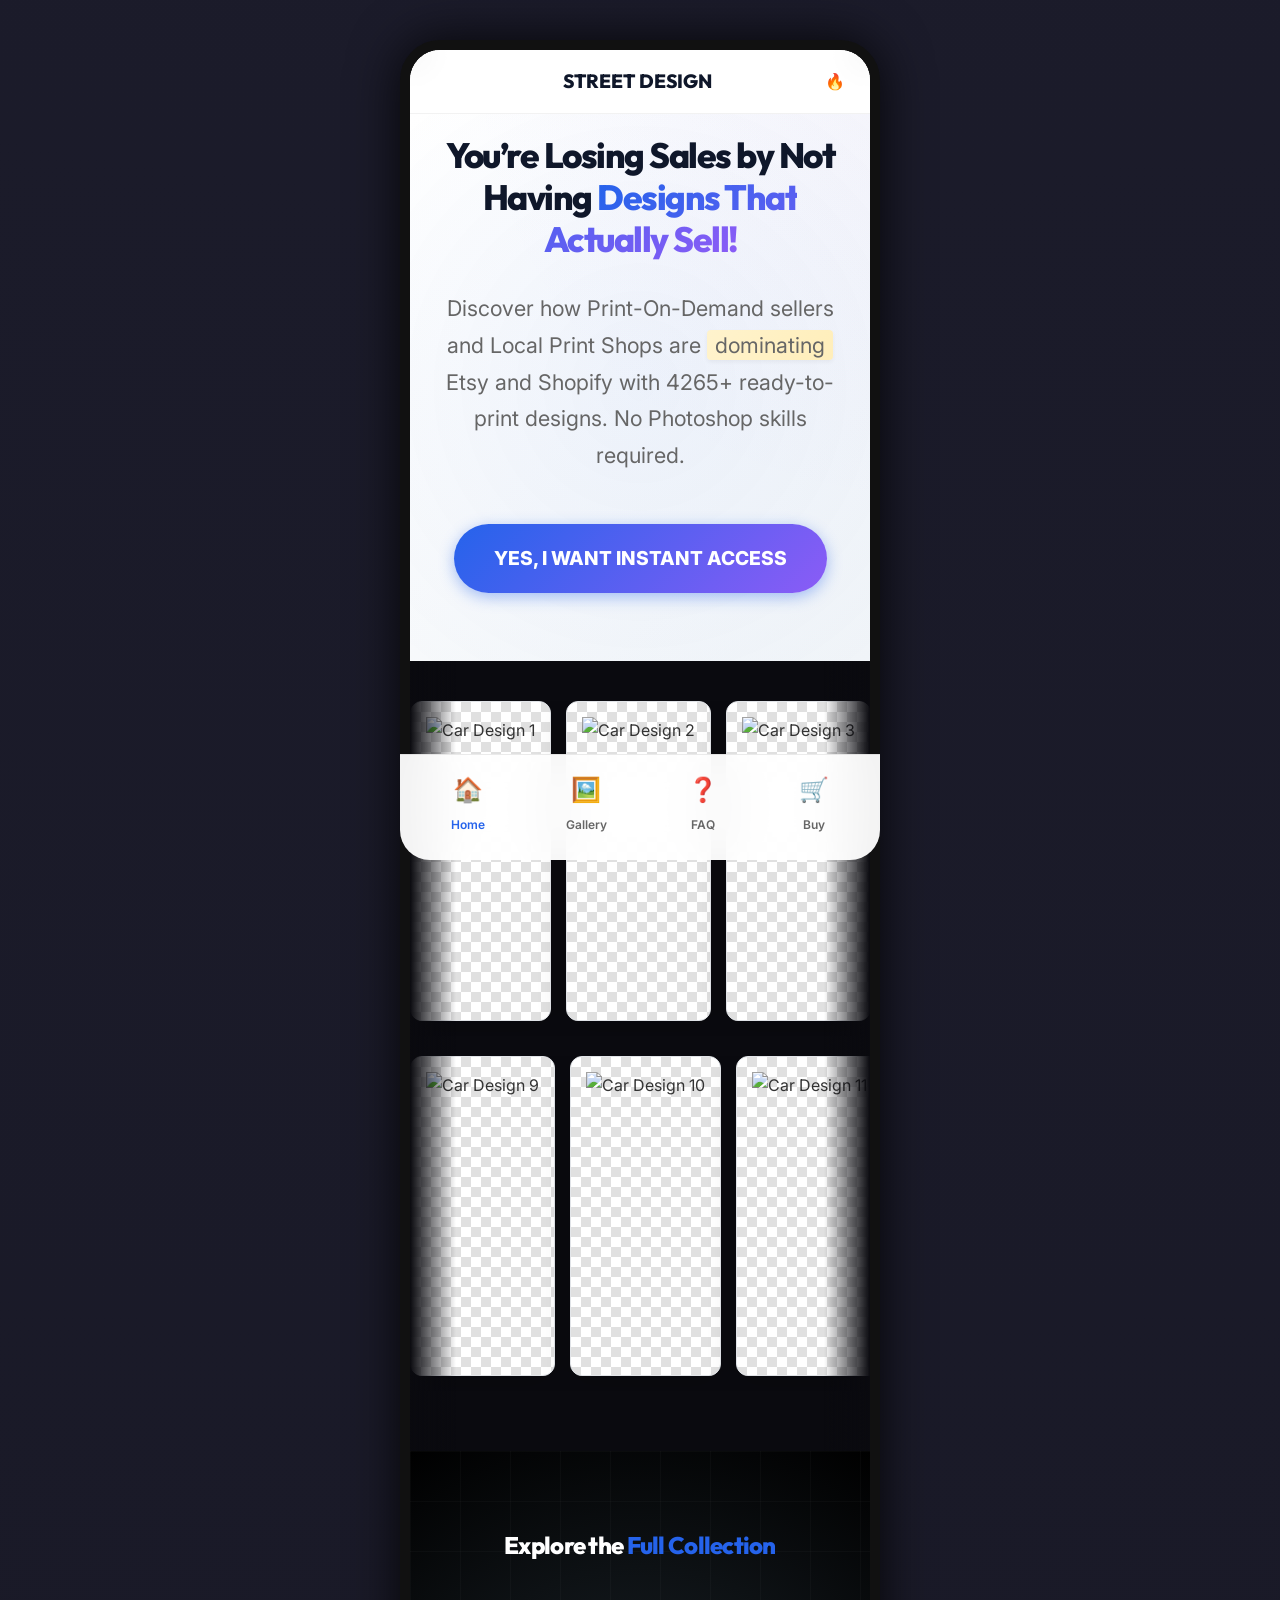
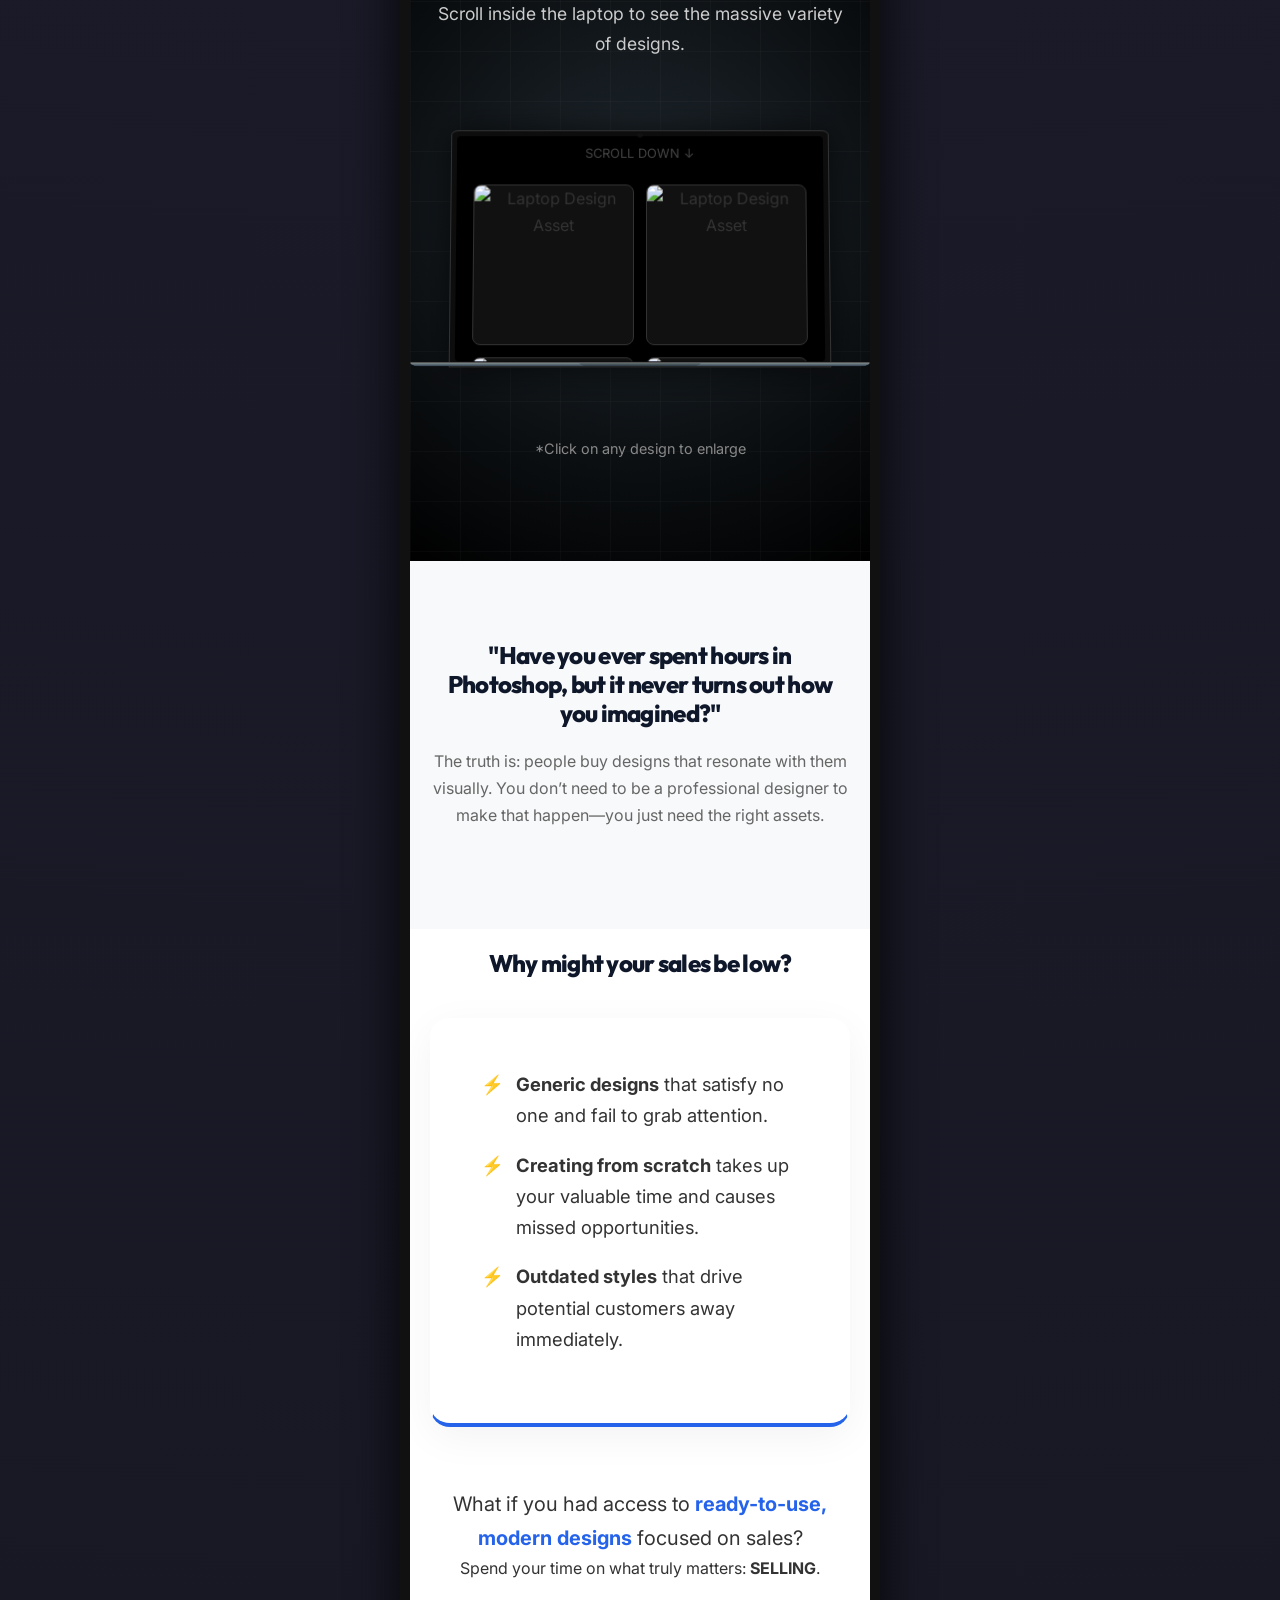
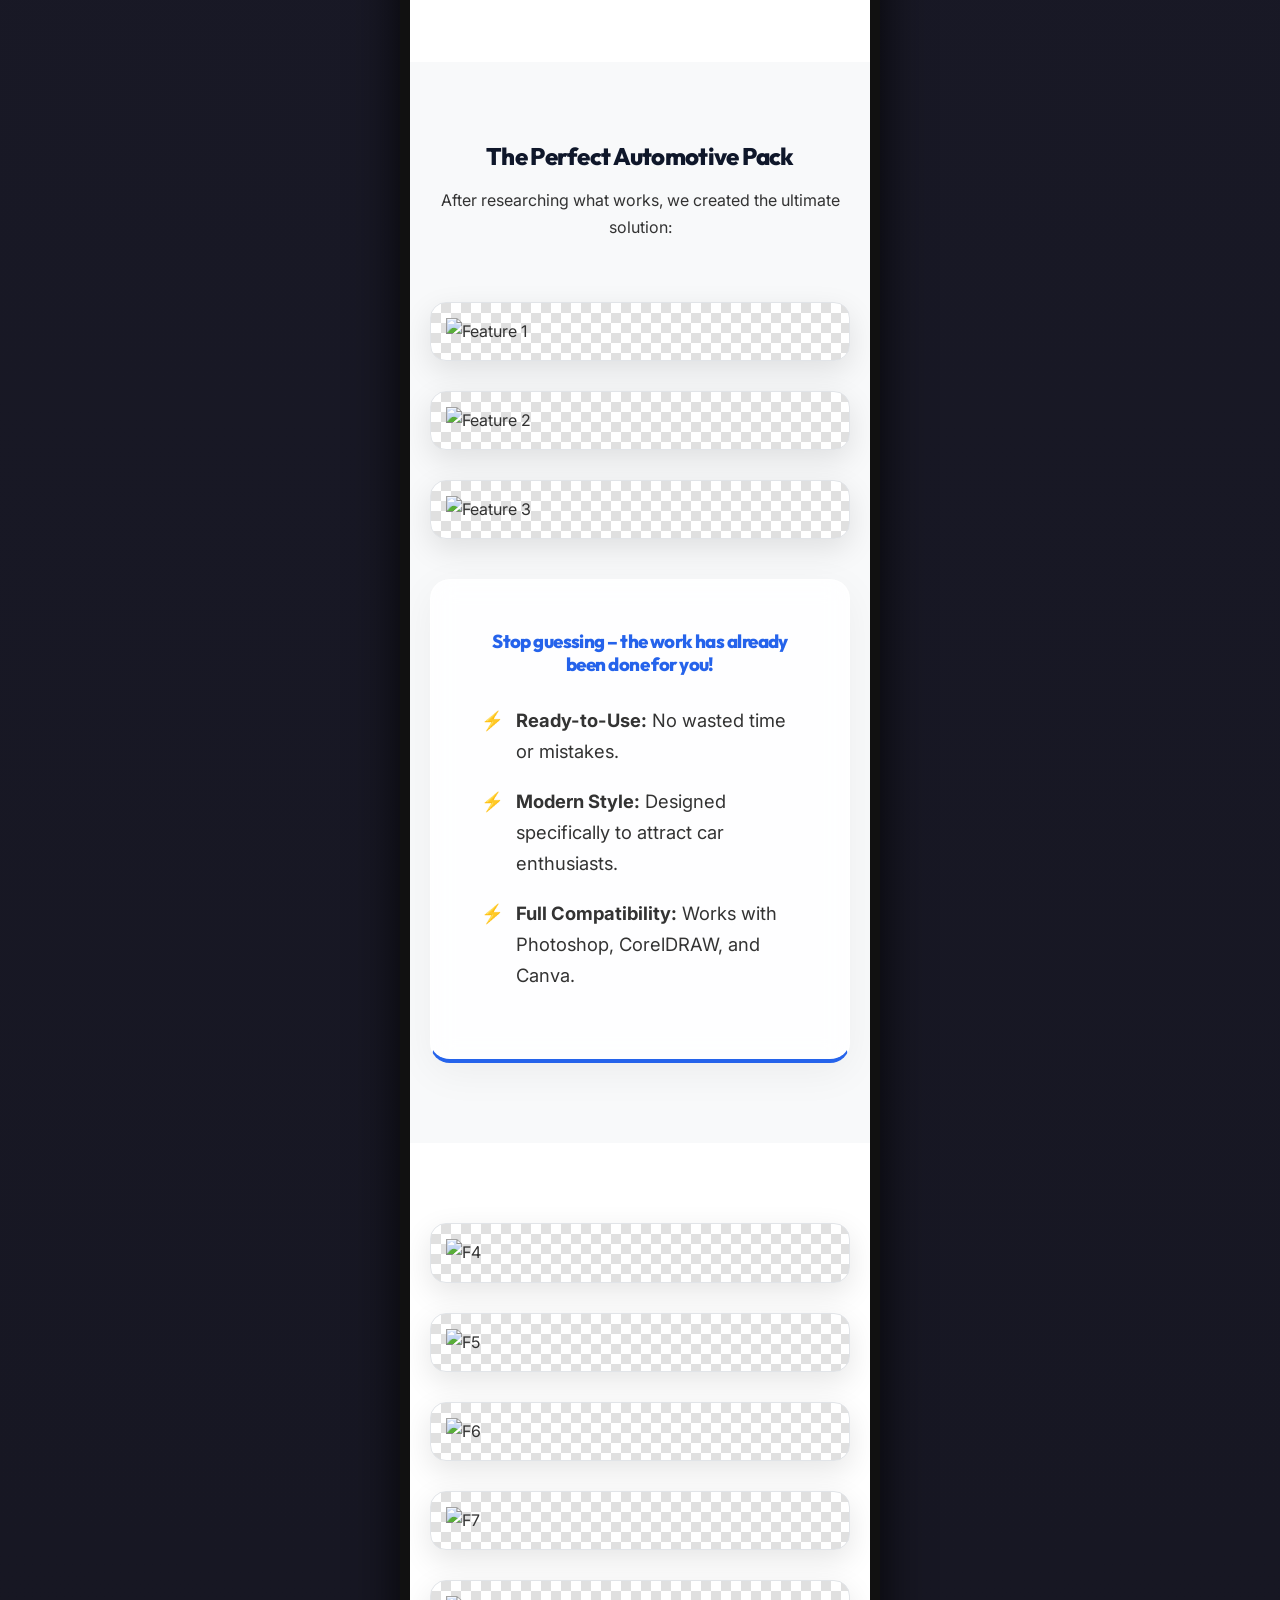
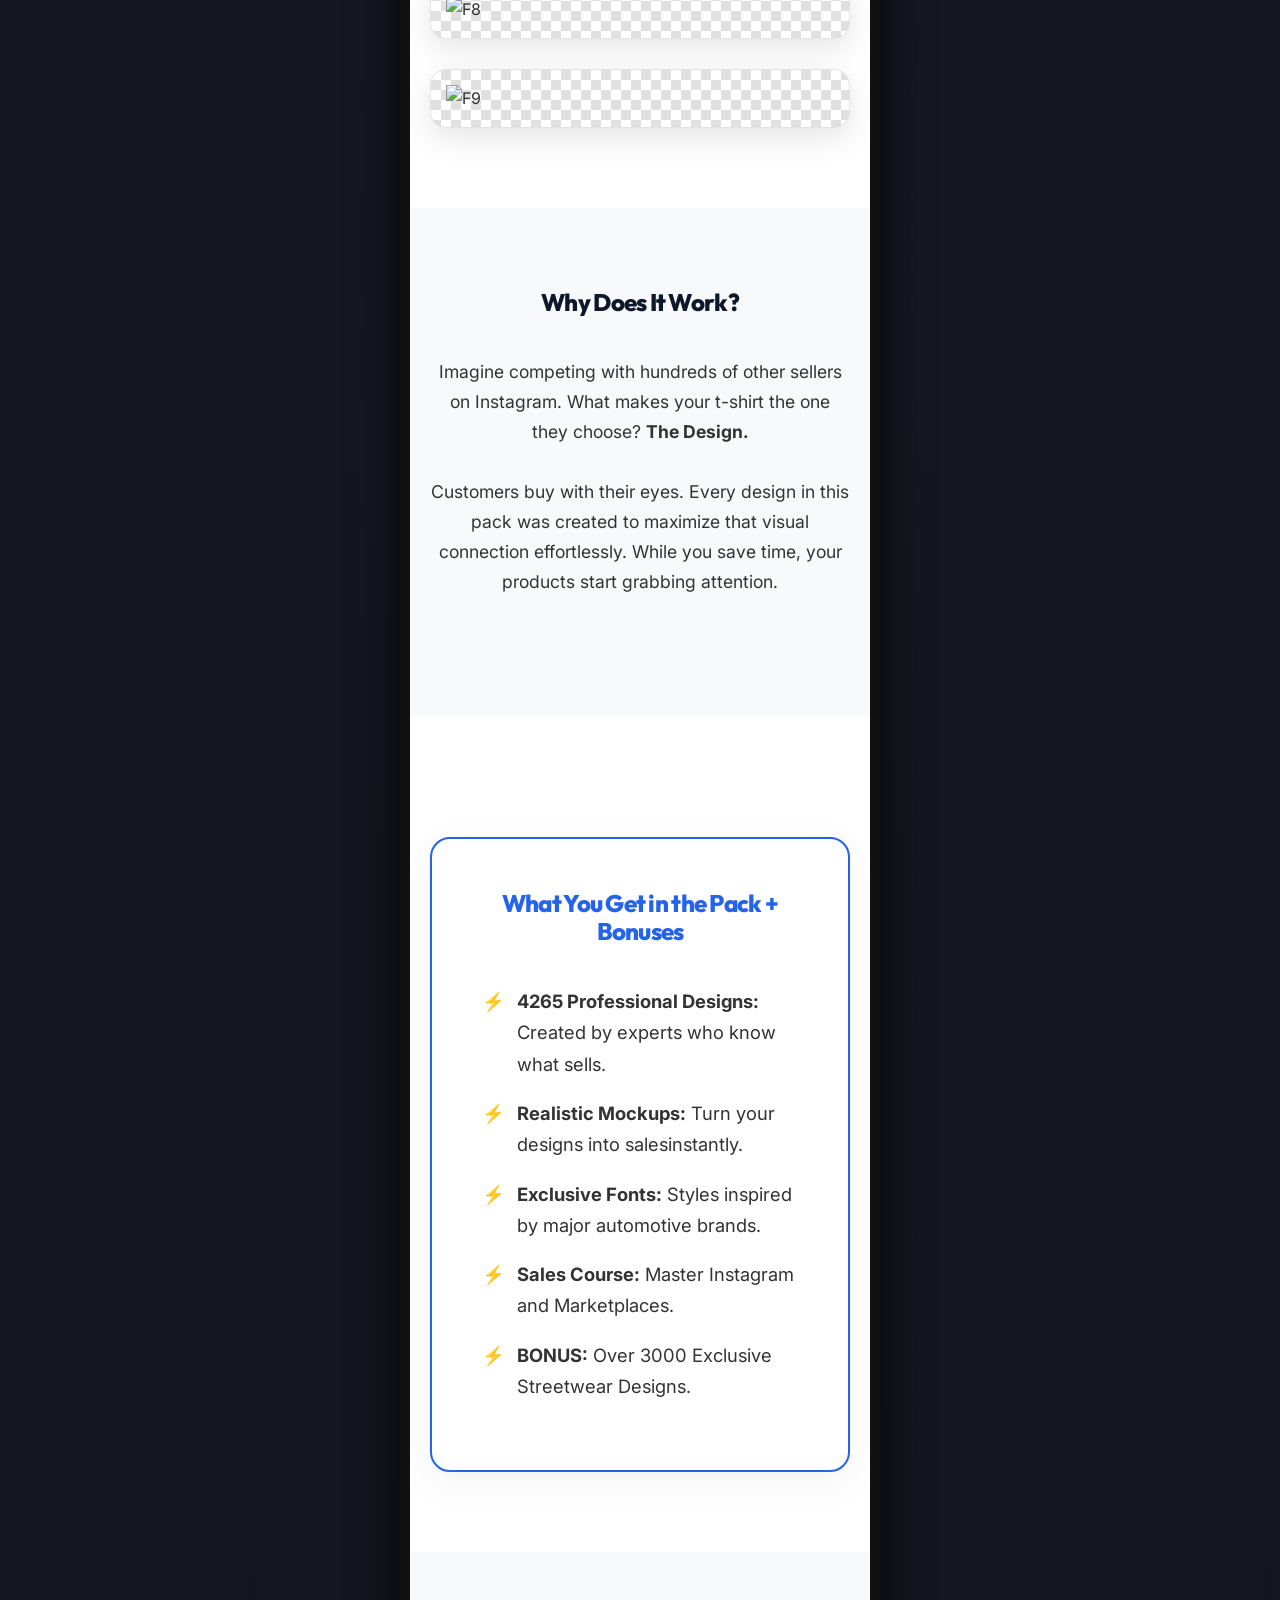
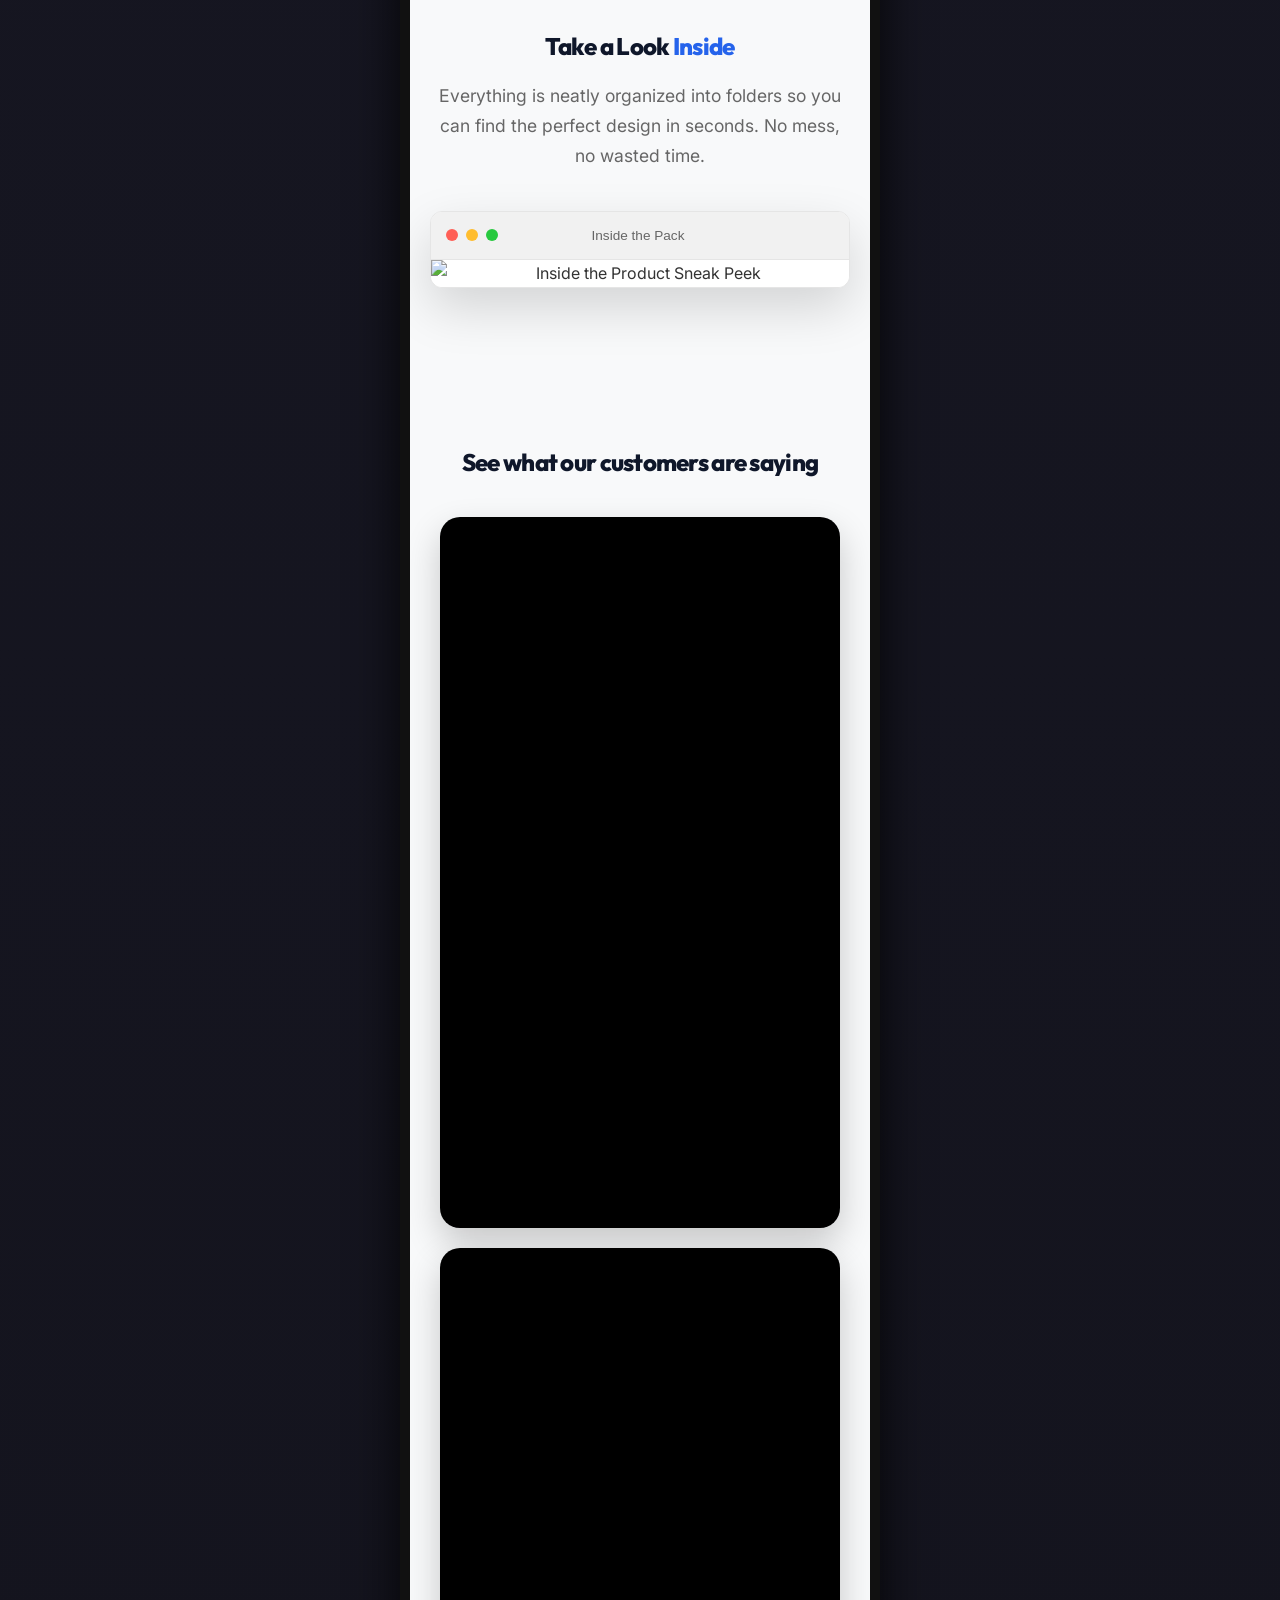
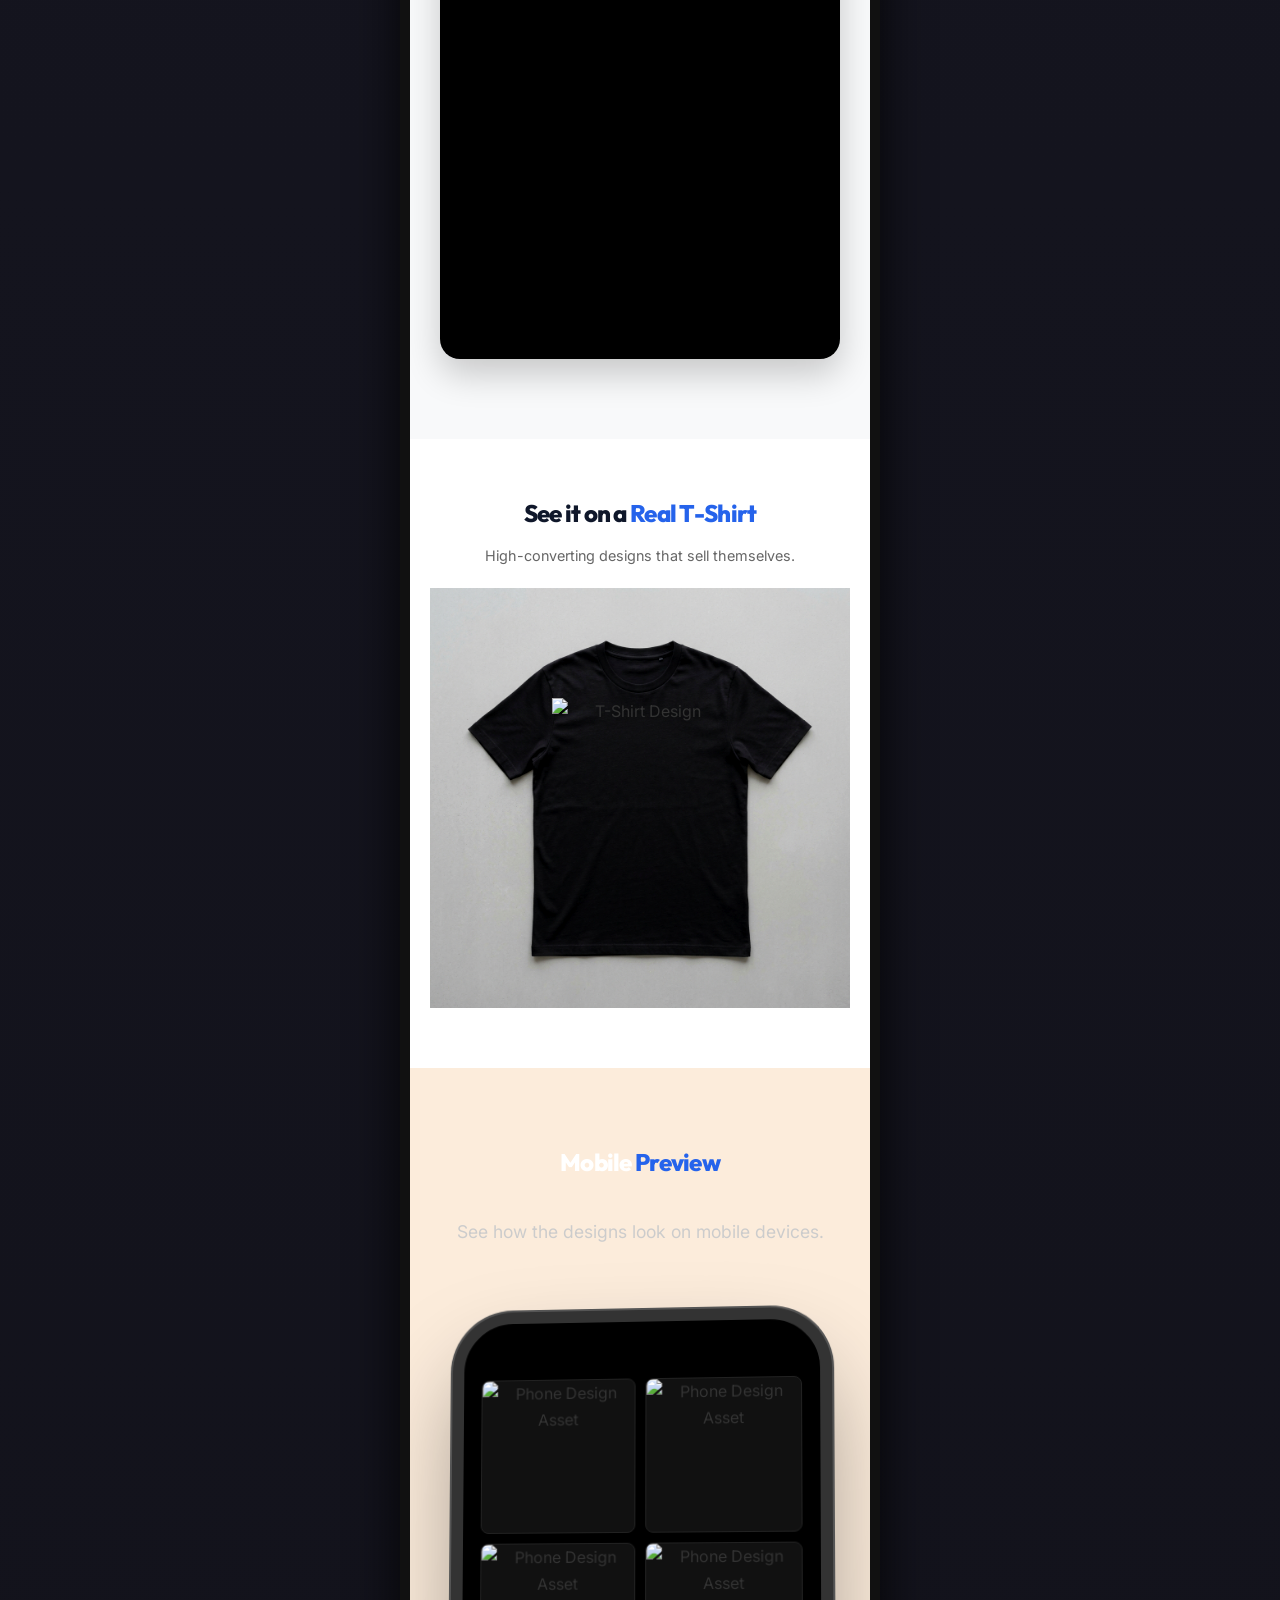
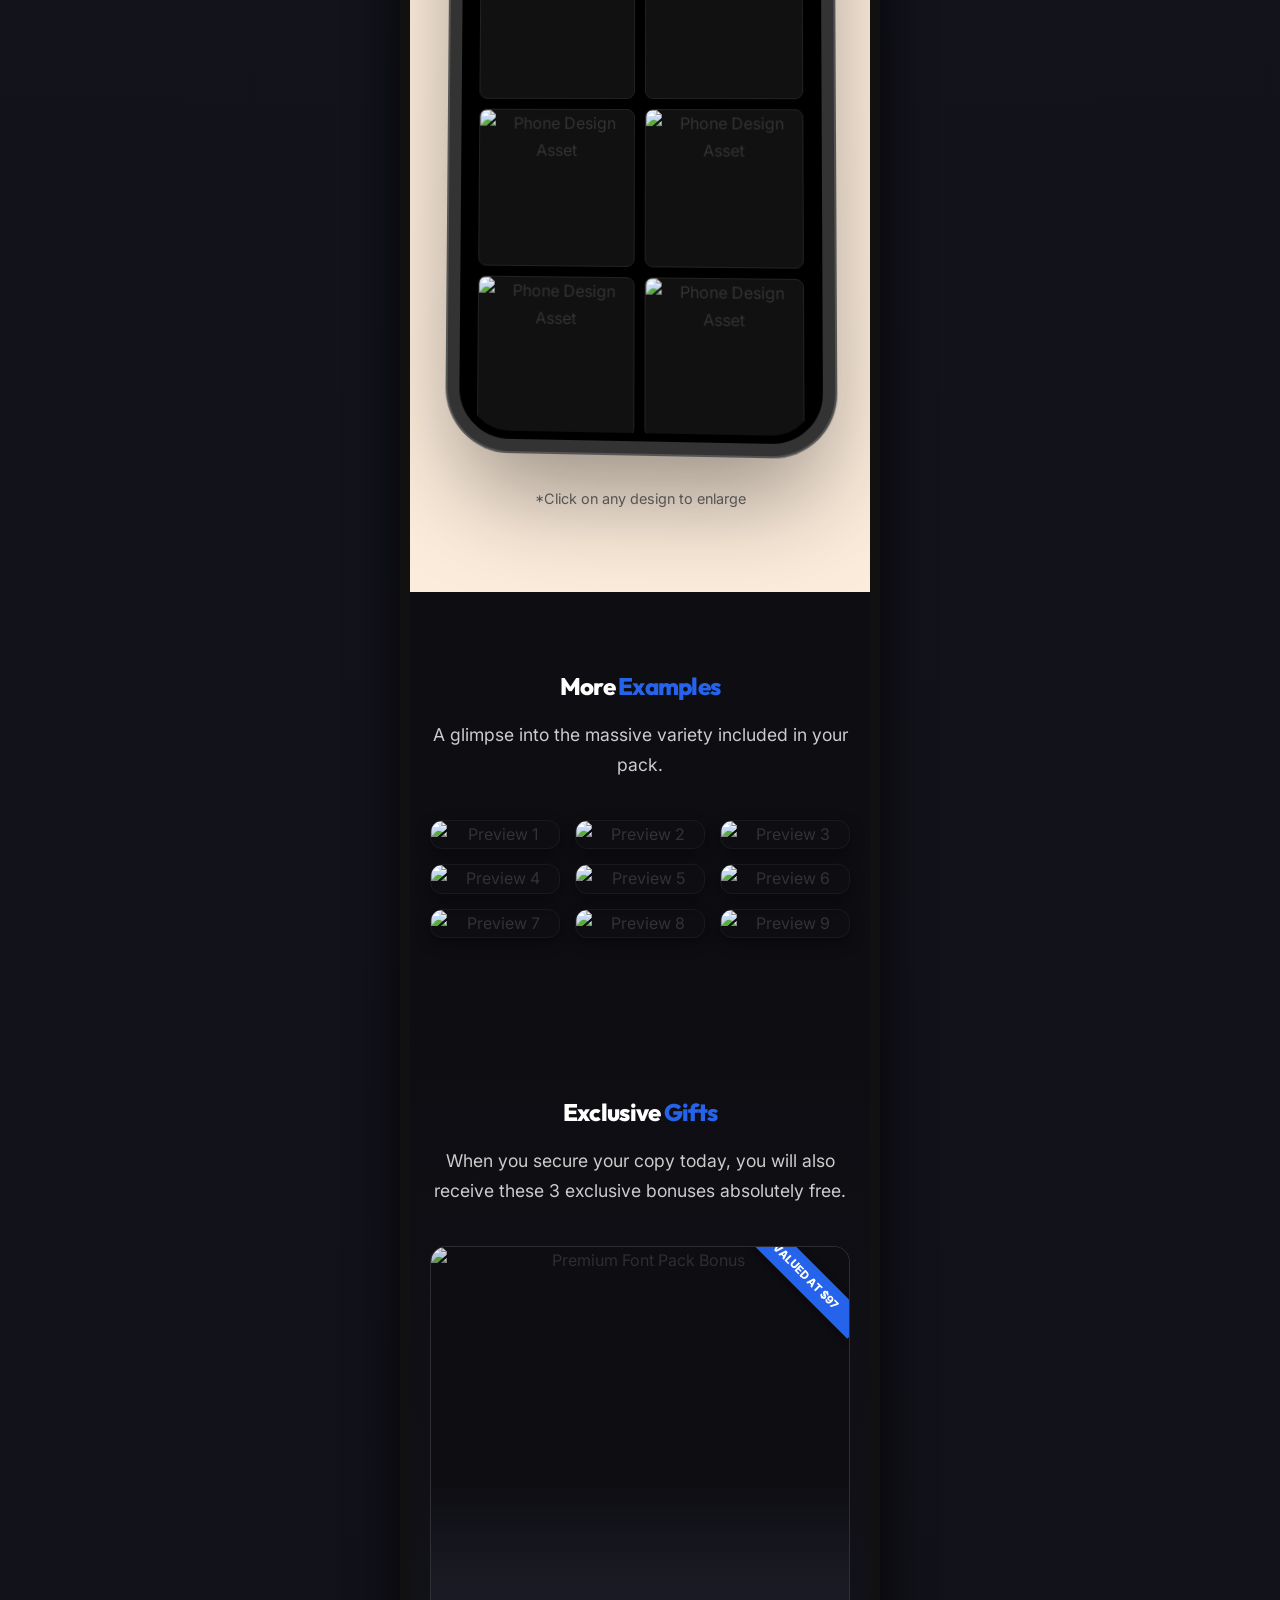
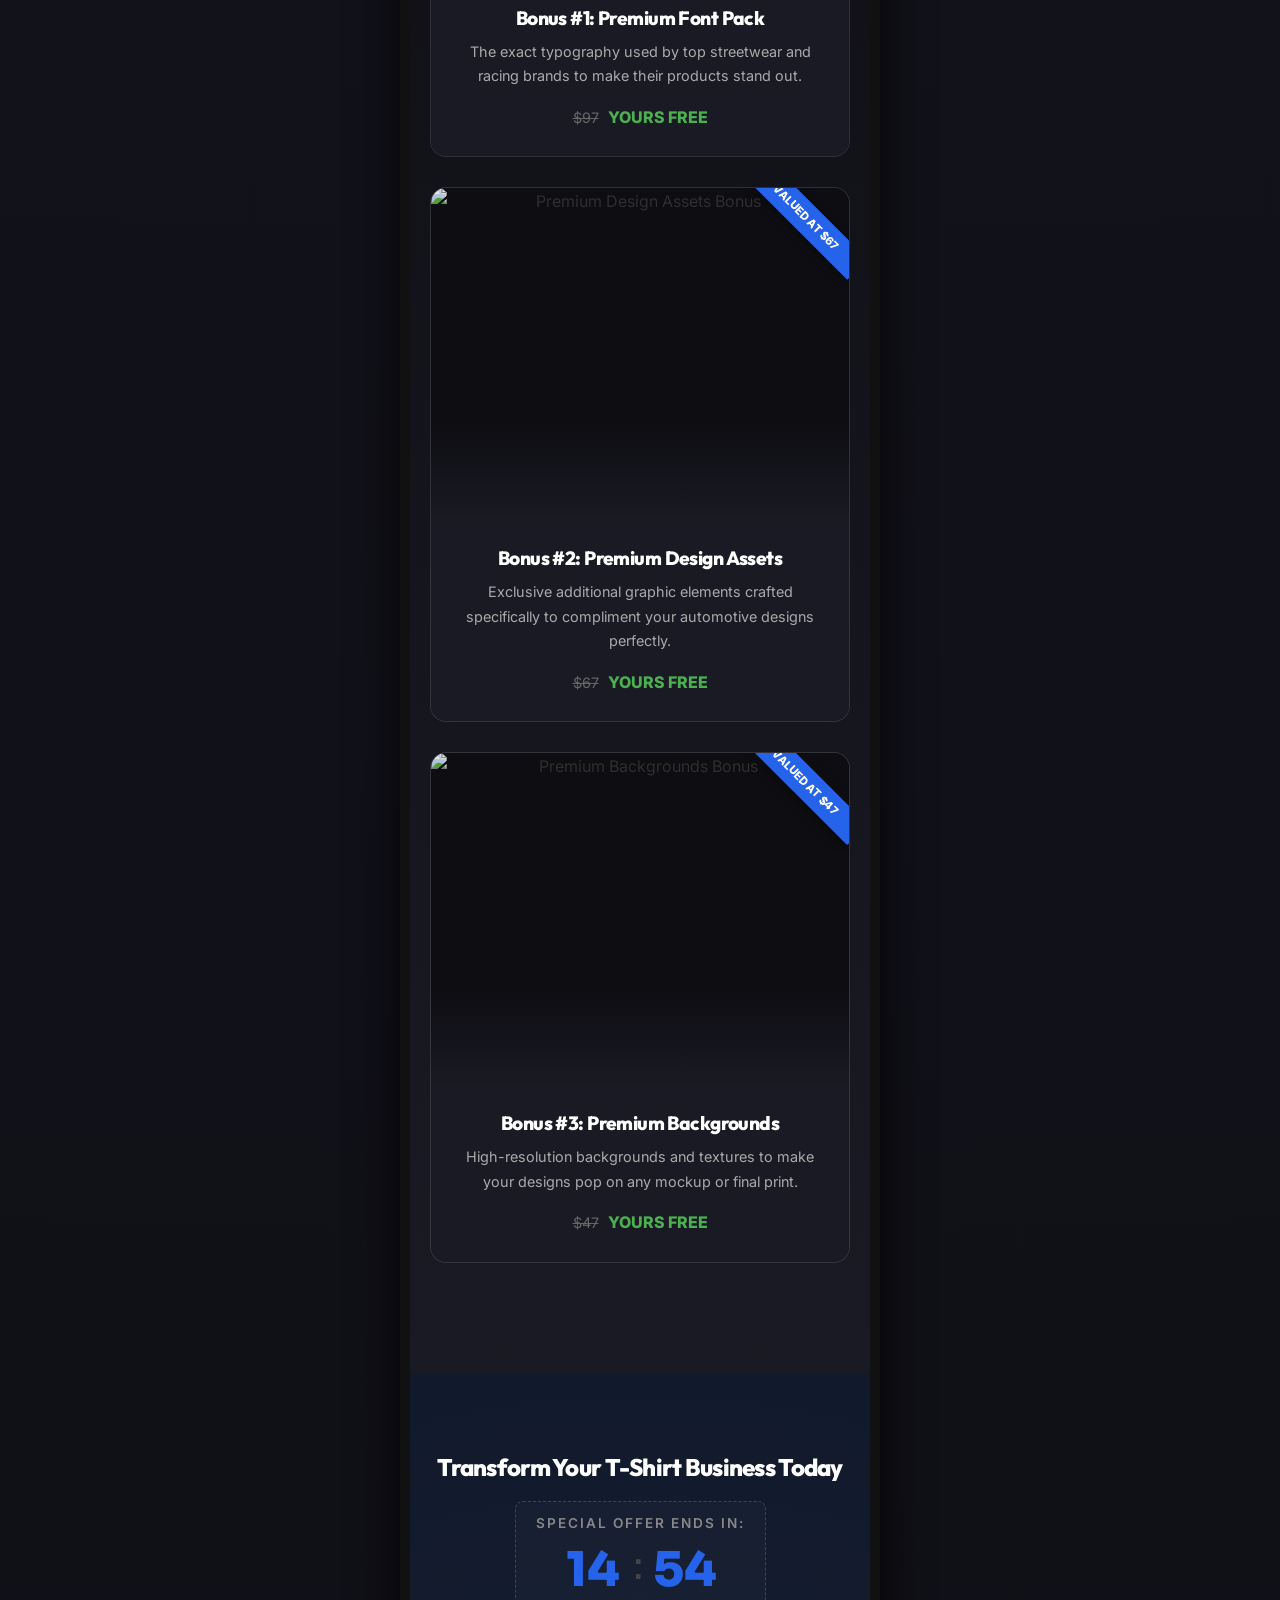
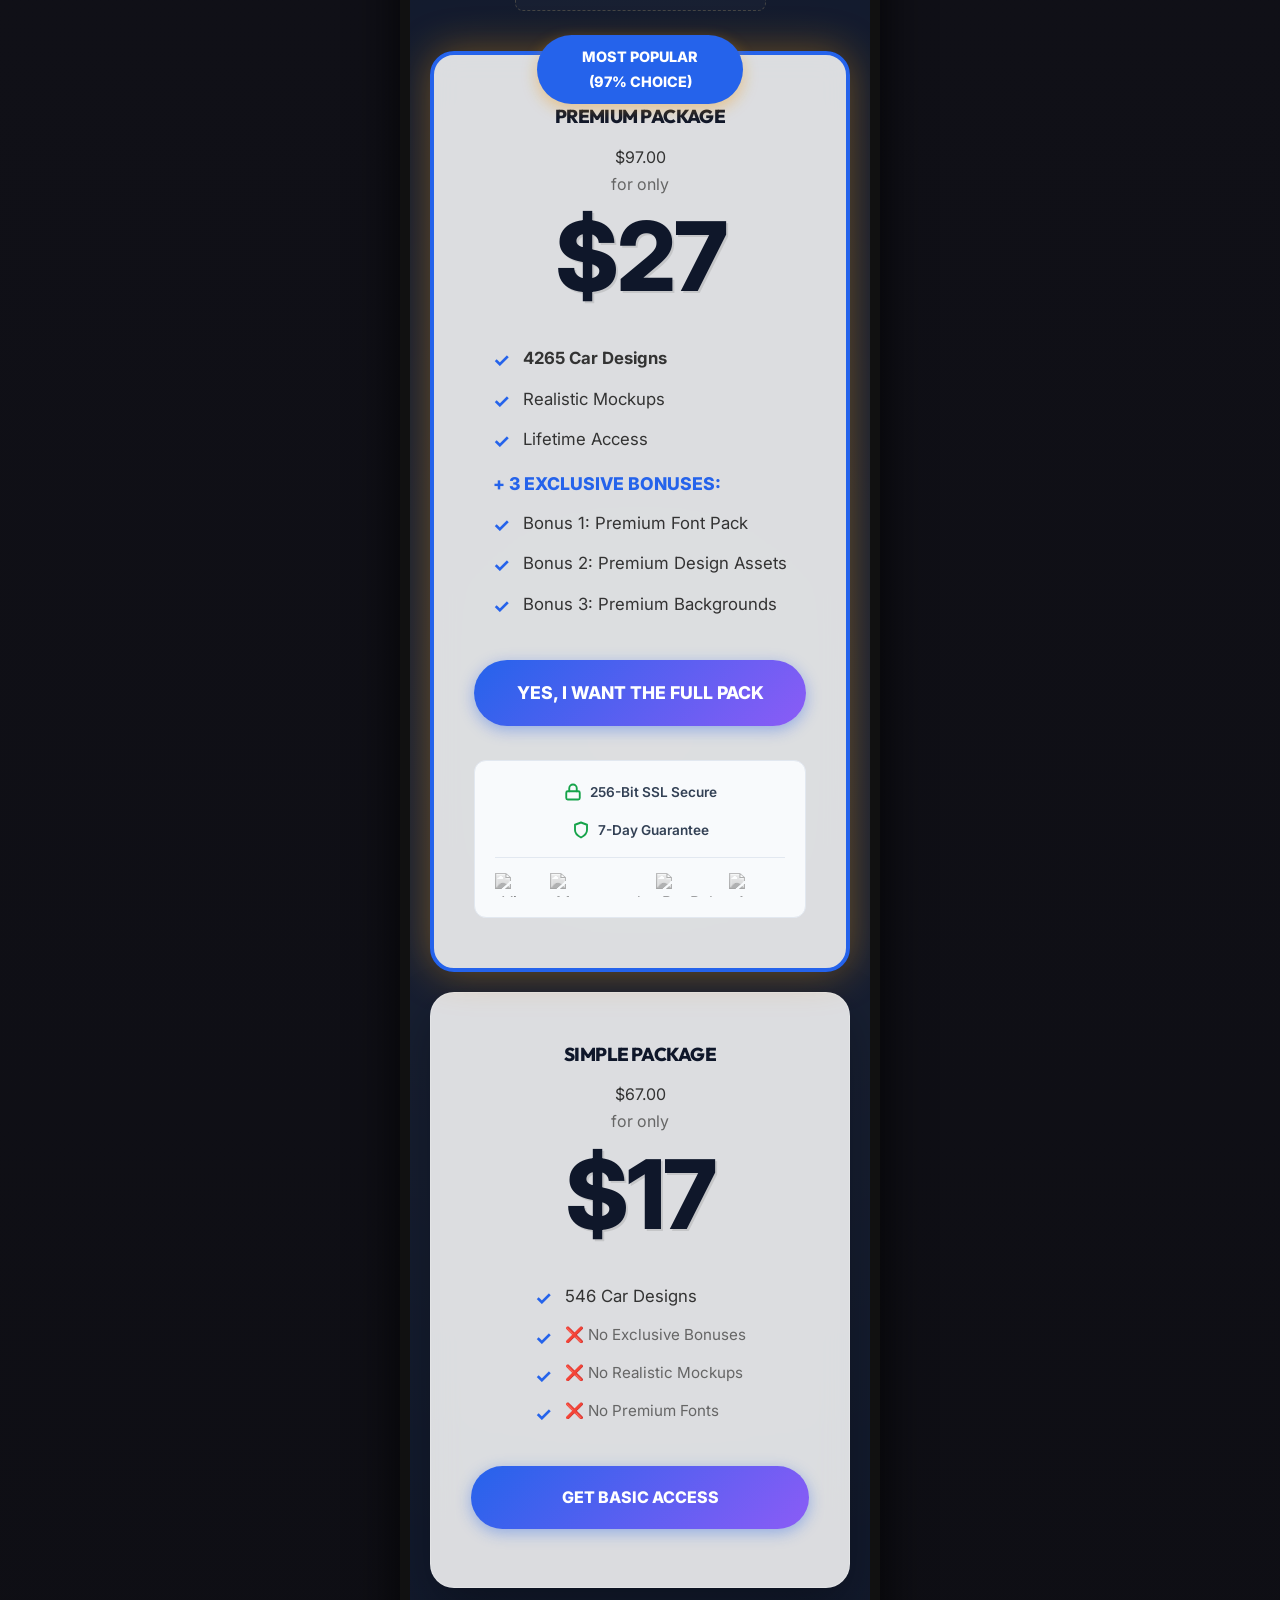
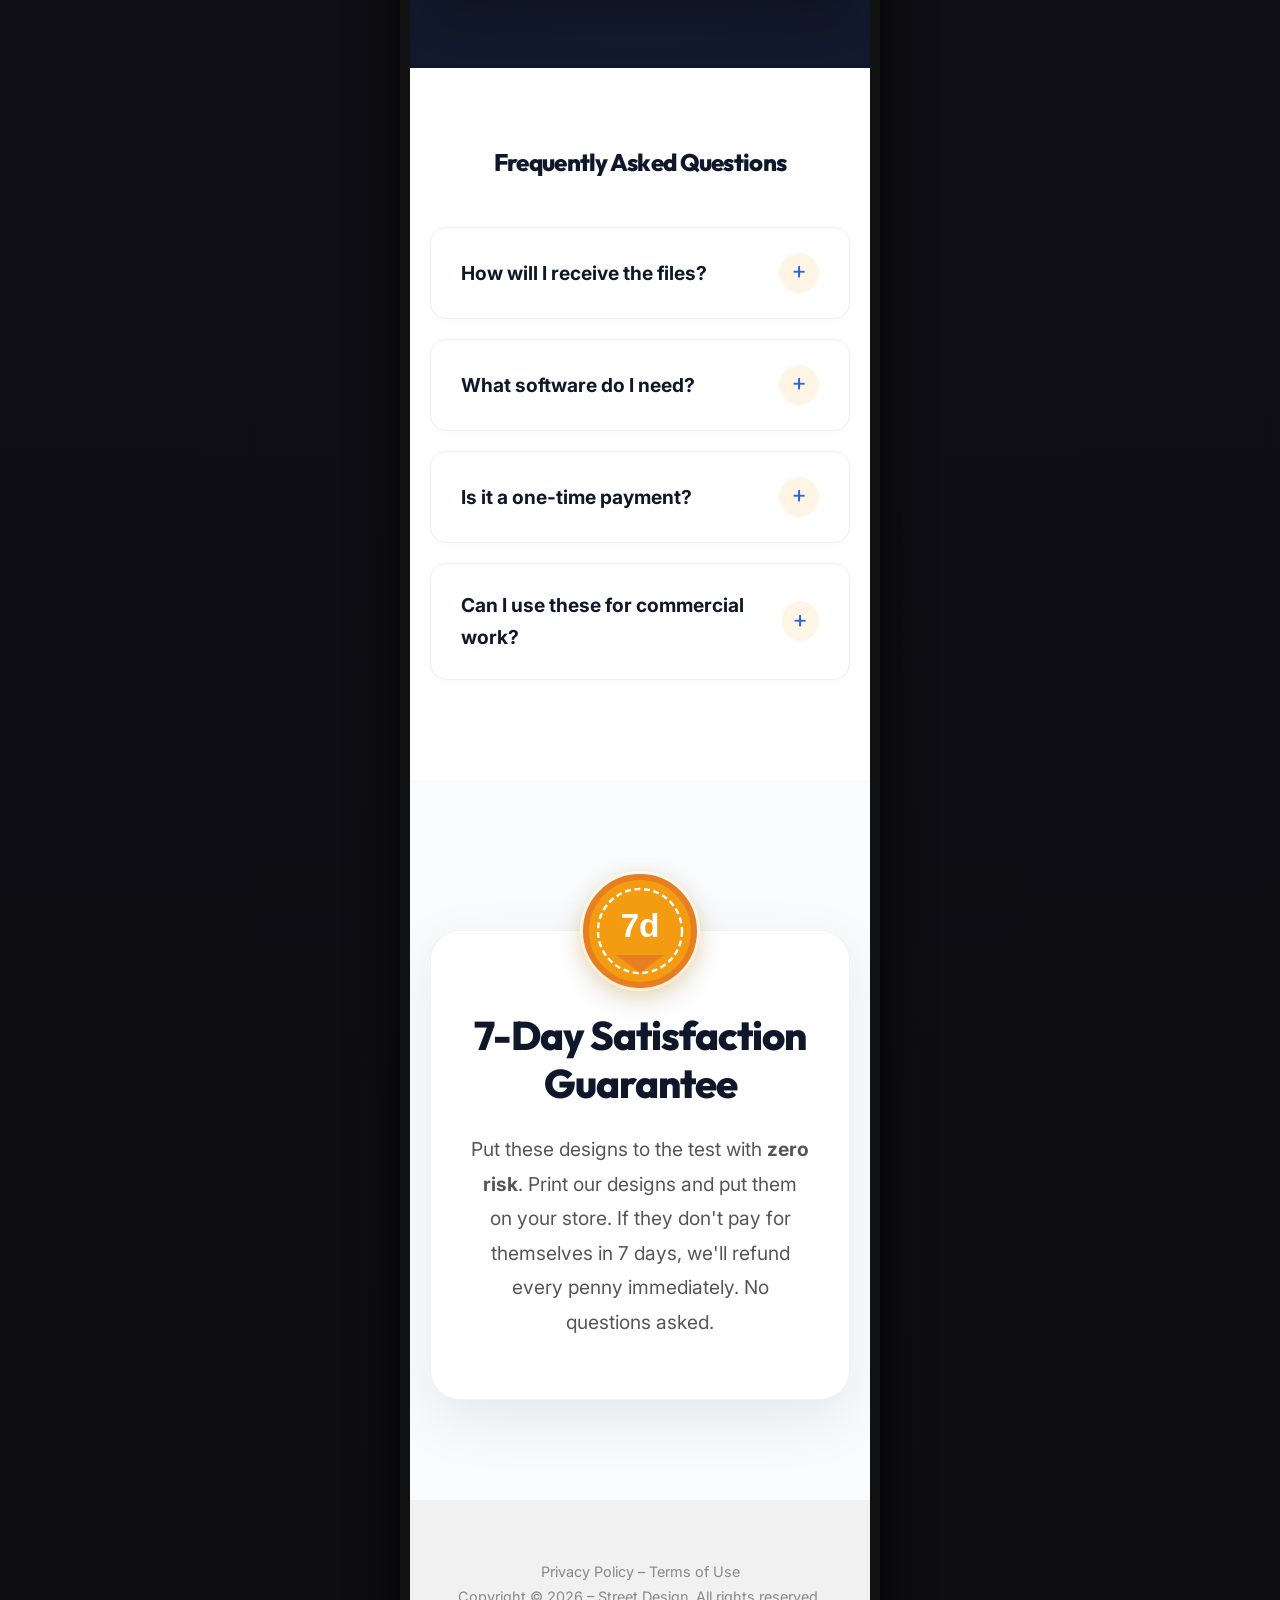
==== index.html @ c2069fb3 "Add files via upload" ====
<!DOCTYPE html>
<html lang="en">

<head>
    <meta charset="UTF-8">
    <meta name="viewport" content="width=device-width, initial-scale=1.0">
    <title>Car Design Pack - Professional Automotive Assets</title>
    <link rel="preconnect" href="https://fonts.googleapis.com">
    <link rel="preconnect" href="https://fonts.gstatic.com" crossorigin>
    <link rel="preconnect" href="https://i.ibb.co">
    <link rel="preconnect" href="https://assets.makefunnels.com.br">
    <link
        href="https://fonts.googleapis.com/css2?family=Inter:wght@400;500;700&family=Outfit:wght@400;600;700;800&family=Sora:wght@400;700;800&display=swap"
        rel="stylesheet">
    <link rel="stylesheet" href="style.css">
    <meta name="description"
        content="4265+ Professional Car Designs for Printers. Boost your sales with clean, ready-to-use vector assets.">

    <!-- Meta Pixel Code -->
    <script>
        !function (f, b, e, v, n, t, s) {
            if (f.fbq) return; n = f.fbq = function () {
                n.callMethod ?
                    n.callMethod.apply(n, arguments) : n.queue.push(arguments)
            };
            if (!f._fbq) f._fbq = n; n.push = n; n.loaded = !0; n.version = '2.0';
            n.queue = []; t = b.createElement(e); t.async = !0;
            t.src = v; s = b.getElementsByTagName(e)[0];
            s.parentNode.insertBefore(t, s)
        }(window, document, 'script',
            'https://connect.facebook.net/en_US/fbevents.js');
        fbq('init', '1552267532691395');
        fbq('track', 'PageView');
    </script>
    <noscript><img height="1" width="1" style="display:none"
            src="https://www.facebook.com/tr?id=1552267532691395&ev=PageView&noscript=1" /></noscript>
    <!-- End Meta Pixel Code -->
</head>

<body>



    <!-- App Container -->
    <main id="app-container">

        <!-- App Header (Sticky Top Bar) -->
        <div class="app-header">
            <div class="app-header-icon" style="opacity: 0;">☰</div> <!-- Placeholder for balance -->
            <div class="app-header-title">STREET DESIGN</div>
            <div class="app-header-icon">🔥</div>
        </div>

        <!-- Hero Section -->
        <header class="text-center">
        <div class="container reveal">
            <h1 class="hero-headline">You’re Losing Sales by Not Having <span class="text-gradient">Designs That Actually
                    Sell!</span></h1>
            <div class="sub-headline reveal reveal-delay-2">
                <p>Discover how Print-On-Demand sellers and Local Print Shops are <span class="highlight-box">dominating</span> Etsy and Shopify with
                    4265+ ready-to-print designs. No Photoshop skills required.</p>
            </div>
            <a href="#pricing" class="btn-cta" style="margin-top: 50px;">YES, I WANT INSTANT ACCESS</a>
        </div>
    </header>

    <!-- Marquee Scroller (Infinite Loop) -->
    <div class="marquee-container">
        <!-- Row 1: Scrolling Left -->
        <div class="marquee-row">
            <div class="marquee-track scroll-left">
                <!-- Group 1 (Images 1-8) -->
                <img src="https://wsrv.nl/?url=i.ibb.co/5gxFddry/1-664.png&w=320&output=webp" alt="Car Design 1" class="marquee-img" fetchpriority="high">
                <img src="https://wsrv.nl/?url=i.ibb.co/tw2442zL/1-667.png&w=320&output=webp" alt="Car Design 2" class="marquee-img" fetchpriority="high">
                <img src="https://wsrv.nl/?url=i.ibb.co/DHF2Kpsx/1-683.png&w=320&output=webp" alt="Car Design 3" class="marquee-img" fetchpriority="high">
                <img src="https://wsrv.nl/?url=i.ibb.co/PZF5z6kv/1-705.png&w=320&output=webp" alt="Car Design 4" class="marquee-img" fetchpriority="high">
                <img src="https://wsrv.nl/?url=i.ibb.co/HpM3Ky6Z/1-712.png&w=320&output=webp" alt="Car Design 5" class="marquee-img">
                <img src="https://wsrv.nl/?url=i.ibb.co/3yQdDx9c/1-713.png&w=320&output=webp" alt="Car Design 6" class="marquee-img">
                <img src="https://wsrv.nl/?url=i.ibb.co/wXP37xv/1-720.png&w=320&output=webp" alt="Car Design 7" class="marquee-img">
                <img src="https://wsrv.nl/?url=i.ibb.co/hxNTkGqR/1-741.png&w=320&output=webp" alt="Car Design 8" class="marquee-img">
                <!-- Duplicate Group 1 -->
                <img src="https://wsrv.nl/?url=i.ibb.co/5gxFddry/1-664.png&w=320&output=webp" alt="Car Design 1" class="marquee-img">
                <img src="https://wsrv.nl/?url=i.ibb.co/tw2442zL/1-667.png&w=320&output=webp" alt="Car Design 2" class="marquee-img">
                <img src="https://wsrv.nl/?url=i.ibb.co/DHF2Kpsx/1-683.png&w=320&output=webp" alt="Car Design 3" class="marquee-img">
                <img src="https://wsrv.nl/?url=i.ibb.co/PZF5z6kv/1-705.png&w=320&output=webp" alt="Car Design 4" class="marquee-img">
                <img src="https://wsrv.nl/?url=i.ibb.co/HpM3Ky6Z/1-712.png&w=320&output=webp" alt="Car Design 5" class="marquee-img">
                <img src="https://wsrv.nl/?url=i.ibb.co/3yQdDx9c/1-713.png&w=320&output=webp" alt="Car Design 6" class="marquee-img">
                <img src="https://wsrv.nl/?url=i.ibb.co/wXP37xv/1-720.png&w=320&output=webp" alt="Car Design 7" class="marquee-img">
                <img src="https://wsrv.nl/?url=i.ibb.co/hxNTkGqR/1-741.png&w=320&output=webp" alt="Car Design 8" class="marquee-img">
            </div>
        </div>

        <!-- Row 2: Scrolling Right -->
        <div class="marquee-row">
            <div class="marquee-track reverse scroll-right">
                <!-- Group 2 (Images 9-16) -->
                <img src="https://wsrv.nl/?url=i.ibb.co/BKYRJXZd/1-780.png&w=320&output=webp" alt="Car Design 9" class="marquee-img">
                <img src="https://wsrv.nl/?url=i.ibb.co/qFYgrXz8/1-823.png&w=320&output=webp" alt="Car Design 10" class="marquee-img">
                <img src="https://wsrv.nl/?url=i.ibb.co/5XnnPRFd/1-849.png&w=320&output=webp" alt="Car Design 11" class="marquee-img">
                <img src="https://wsrv.nl/?url=i.ibb.co/dJ7BkhK9/1-892.png&w=320&output=webp" alt="Car Design 12" class="marquee-img">
                <img src="https://wsrv.nl/?url=i.ibb.co/Tx89Jn6f/1-1076.png&w=320&output=webp" alt="Car Design 13" class="marquee-img">
                <img src="https://wsrv.nl/?url=i.ibb.co/93WTNhCk/1-1222.png&w=320&output=webp" alt="Car Design 14" class="marquee-img">
                <img src="https://wsrv.nl/?url=i.ibb.co/PGQv5PYq/1-1272.png&w=320&output=webp" alt="Car Design 15" class="marquee-img">
                <img src="https://wsrv.nl/?url=i.ibb.co/tw6hYY7Z/1-1353.png&w=320&output=webp" alt="Car Design 16" class="marquee-img">
                <!-- Duplicate Group 2 -->
                <img src="https://wsrv.nl/?url=i.ibb.co/BKYRJXZd/1-780.png&w=320&output=webp" alt="Car Design 9" class="marquee-img">
                <img src="https://wsrv.nl/?url=i.ibb.co/qFYgrXz8/1-823.png&w=320&output=webp" alt="Car Design 10" class="marquee-img">
                <img src="https://wsrv.nl/?url=i.ibb.co/5XnnPRFd/1-849.png&w=320&output=webp" alt="Car Design 11" class="marquee-img">
                <img src="https://wsrv.nl/?url=i.ibb.co/dJ7BkhK9/1-892.png&w=320&output=webp" alt="Car Design 12" class="marquee-img">
                <img src="https://wsrv.nl/?url=i.ibb.co/Tx89Jn6f/1-1076.png&w=320&output=webp" alt="Car Design 13" class="marquee-img">
                <img src="https://wsrv.nl/?url=i.ibb.co/93WTNhCk/1-1222.png&w=320&output=webp" alt="Car Design 14" class="marquee-img">
                <img src="https://wsrv.nl/?url=i.ibb.co/PGQv5PYq/1-1272.png&w=320&output=webp" alt="Car Design 15" class="marquee-img">
                <img src="https://wsrv.nl/?url=i.ibb.co/tw6hYY7Z/1-1353.png&w=320&output=webp" alt="Car Design 16" class="marquee-img">
            </div>
        </div>
    </div>

    <!-- Laptop Showcase Section (Moved to Top) -->
    <section class="section-padding laptop-section text-center">
        <div class="container">
            <h2 class="text-secondary reveal" style="color: #fff; margin-bottom: 40px;">Explore the <span
                    class="text-primary">Full Collection</span></h2>
            <p class="reveal reveal-delay-1" style="color: #ccc; margin-bottom: 50px; font-size: 1.1rem;">Scroll inside
                the laptop to see the massive variety of designs.</p>

            <div class="laptop-container reveal reveal-delay-2">
                <div class="laptop-frame">
                    <div class="laptop-screen-bezel">
                        <div class="laptop-screen-content">
                            <!-- Helper text for user inside screen -->
                            <p style="color: #444; font-size: 0.8rem; margin-bottom: 10px;">SCROLL DOWN &darr;</p>
                            <div class="img-grid-laptop" id="laptopGrid">
                                <!-- Images will be injected here via JS -->
                            </div>
                        </div>
                    </div>
                    <div class="laptop-base"></div>
                </div>
            </div>

            <p style="margin-top: 50px; font-size: 0.9rem; color: #888;">*Click on any design to enlarge</p>
        </div>
    </section>

    <!-- Gallery / Problem Section -->
    <section class="section-padding bg-light">
        <div class="container">
            <div class="text-center reveal">
                <h2>"Have you ever spent hours in Photoshop, but it never turns out how you imagined?"</h2>
                <p class="mt-50" style="color: #666; max-width: 700px; margin: 20px auto;">The truth is: people buy
                    designs that resonate with them visually. You don’t need to be a professional designer to make that
                    happen—you just need the right assets.</p>
            </div>
        </div>
    </section>

    <!-- Agitation Section -->
    <section class="section-padding" style="padding-top: 20px;">
        <div class="container text-center">
            <h2 class="text-secondary reveal">Why might your sales be low?</h2>
            <div class="feature-box reveal reveal-delay-2">
                <ul class="features-list">
                    <li><strong>Generic designs</strong> that satisfy no one and fail to grab attention.</li>
                    <li><strong>Creating from scratch</strong> takes up your valuable time and causes missed
                        opportunities.</li>
                    <li><strong>Outdated styles</strong> that drive potential customers away immediately.</li>
                </ul>
            </div>

            <div class="reveal reveal-delay-3" style="margin-top: 60px;">
                <p style="font-size: 1.25rem;">What if you had access to <span class="text-primary"
                        style="font-weight: bold;">ready-to-use, modern designs</span> focused on sales?</p>
                <p>Spend your time on what truly matters: <strong>SELLING</strong>.</p>
            </div>
        </div>
    </section>

    <!-- Solution Gallery -->
    <section class="section-padding bg-light">
        <div class="container">
            <div class="text-center reveal" style="margin-bottom: 60px;">
                <h2>The Perfect Automotive Pack</h2>
                <p>After researching what works, we created the ultimate solution:</p>
            </div>

            <div class="gallery-grid">
                <div class="gallery-item reveal reveal-delay-1"><img
                        src="https://assets.makefunnels.com.br/media/users/u2955/media-2955-323677ef198982f9918-vp-default-lg-377px.webp"
                        alt="Feature 1"></div>
                <div class="gallery-item reveal reveal-delay-2"><img
                        src="https://assets.makefunnels.com.br/media/users/u2955/media-2955-321677ef1900c6fe364-vp-default-lg-377px.webp"
                        alt="Feature 2"></div>
                <div class="gallery-item reveal reveal-delay-3"><img
                        src="https://assets.makefunnels.com.br/media/users/u2955/media-2955-320677ef18bc76d071-vp-default-lg-377px.webp"
                        alt="Feature 3"></div>
            </div>

            <div class="feature-box text-center reveal">
                <h3 class="text-primary">Stop guessing – the work has already been done for you!</h3>
                <ul class="features-list mt-50" style="margin-top: 30px;">
                    <li><strong>Ready-to-Use:</strong> No wasted time or mistakes.</li>
                    <li><strong>Modern Style:</strong> Designed specifically to attract car enthusiasts.</li>
                    <li><strong>Full Compatibility:</strong> Works with Photoshop, CorelDRAW, and Canva.</li>
                </ul>
            </div>
        </div>
    </section>

    <!-- Massive Gallery Grid -->
    <section class="section-padding">
        <div class="container">
            <div class="gallery-grid" style="grid-template-columns: repeat(auto-fit, minmax(250px, 1fr));">
                <div class="gallery-item reveal"><img
                        src="https://assets.makefunnels.com.br/media/users/u2955/media-2955-363678269693cd64216-vp-default-lg-377px.webp"
                        alt="F4"></div>
                <div class="gallery-item reveal reveal-delay-1"><img
                        src="https://assets.makefunnels.com.br/media/users/u2955/media-2955-35767826950ba68e171-vp-default-lg-377px.webp"
                        alt="F5"></div>
                <div class="gallery-item reveal reveal-delay-2"><img
                        src="https://assets.makefunnels.com.br/media/users/u2955/media-2955-35967826958ab41f754-vp-default-lg-377px.webp"
                        alt="F6"></div>
                <div class="gallery-item reveal"><img
                        src="https://assets.makefunnels.com.br/media/users/u2955/media-2955-317677ef17ea0851876-vp-default-lg-377px.webp"
                        alt="F7"></div>
                <div class="gallery-item reveal reveal-delay-1"><img
                        src="https://assets.makefunnels.com.br/media/users/u2955/media-2955-312677ef16814b96485-vp-default-lg-377px.webp"
                        alt="F8"></div>
                <div class="gallery-item reveal reveal-delay-2"><img
                        src="https://assets.makefunnels.com.br/media/users/u2955/media-2955-315677ef17573266120-vp-default-lg-377px.webp"
                        alt="F9"></div>
            </div>
        </div>
    </section>

    <!-- Why it Works -->
    <section class="section-padding bg-light text-center">
        <div class="container reveal">
            <h2 class="text-secondary">Why Does It Work?</h2>
            <div style="max-width: 800px; margin: 40px auto; font-size: 1.1rem;">
                <p>Imagine competing with hundreds of other sellers on Instagram. What makes your t-shirt the one they
                    choose? <strong>The Design.</strong></p>
                <br>
                <p>Customers buy with their eyes. Every design in this pack was created to maximize that visual
                    connection effortlessly. While you save time, your products start grabbing attention.</p>
            </div>
        </div>
    </section>

    <!-- What You Get -->
    <section class="section-padding">
        <div class="container reveal">
            <div class="feature-box text-center" style="border: 2px solid var(--primary-color);">
                <h2 class="text-primary">What You Get in the Pack + Bonuses</h2>
                <ul class="features-list mt-50" style="margin-top: 40px;">
                    <li><strong>4265 Professional Designs:</strong> Created by experts who know what sells.</li>
                    <li><strong>Realistic Mockups:</strong> Turn your designs into salesinstantly.</li>
                    <li><strong>Exclusive Fonts:</strong> Styles inspired by major automotive brands.</li>
                    <li><strong>Sales Course:</strong> Master Instagram and Marketplaces.</li>
                    <li><strong>BONUS:</strong> Over 3000 Exclusive Streetwear Designs.</li>
                </ul>
            </div>
        </div>
    </section>

    <!-- Inside Look (Sneak Peek) -->
    <section class="section-padding bg-light text-center">
        <div class="container reveal">
            <h2 class="text-secondary" style="margin-bottom: 20px;">Take a Look <span class="text-primary">Inside</span></h2>
            <p style="margin-bottom: 40px; color: #666; font-size: 1.1rem; max-width: 600px; margin-left: auto; margin-right: auto;">Everything is neatly organized into folders so you can find the perfect design in seconds. No mess, no wasted time.</p>
            
            <!-- Mac OS Style Window Frame -->
            <div class="macos-window">
                <div class="macos-header">
                    <div class="macos-buttons">
                        <span class="close"></span>
                        <span class="minimize"></span>
                        <span class="maximize"></span>
                    </div>
                    <div class="macos-title">Inside the Pack</div>
                </div>
                <div class="macos-body">
                    <img src="https://wsrv.nl/?url=i.ibb.co/zWS9XZn7/Pacote-de-arquivos-SVG-de-carros-de-F-rmula-1-Designs-de-corrida.gif&n=-1" alt="Inside the Product Sneak Peek" class="sneak-peek-gif">
                </div>
            </div>
        </div>
    </section>

    <!-- Social Proof (Videos) -->
    <section class="section-padding bg-light text-center">
        <div class="container">
            <h2 class="text-secondary mb-50 reveal">See what our customers are saying</h2>
            <div class="d-flex justify-center gap-20" style="margin-top: 40px;">
                <div class="video-wrapper reveal" style="flex: 1; min-width: 300px;">
                    <iframe src="https://www.youtube.com/embed/xgQaAJuh1Ac?rel=0&modestbranding=1&playsinline=1"
                        allowfullscreen loading="lazy"></iframe>
                </div>
                <div class="video-wrapper reveal reveal-delay-2" style="flex: 1; min-width: 300px;">
                    <iframe src="https://www.youtube.com/embed/u66i_Djf1Sc?rel=0&modestbranding=1&playsinline=1"
                        allowfullscreen loading="lazy"></iframe>
                </div>
            </div>
        </div>
    </section>

    <!-- Animated T-Shirt Mockup Section -->
    <section class="tshirt-section reveal">
        <div class="container">
            <h2 class="text-secondary" style="font-size: 1.5rem;">See it on a <span class="text-primary">Real T-Shirt</span></h2>
            <p style="margin-bottom: 20px; font-size: 0.9rem; color: #666;">High-converting designs that sell themselves.</p>
            
            <div class="tshirt-mockup-wrapper">
                <!-- Background Mockup -->
                <img src="tshirt-mockup.png" alt="Black T-Shirt Mockup" class="tshirt-mockup-img">
                
                <!-- Overlay Design -->
                <img src="https://wsrv.nl/?url=i.ibb.co/zT8yCRCp/1-894.png" alt="T-Shirt Design" class="tshirt-design-overlay" id="tshirtOverlay">
            </div>
        </div>
    </section>

    <!-- Smartphone Showcase Section -->
    <section class="section-padding phone-section text-center">
        <div class="container">
            <h2 class="text-secondary reveal" style="margin-bottom: 40px; color: #fff;">Mobile <span
                    class="text-primary">Preview</span></h2>
            <p class="reveal reveal-delay-1" style="margin-bottom: 50px; font-size: 1.1rem; color: #ccc;">See how the
                designs look on mobile devices.</p>

            <div class="phone-container reveal reveal-delay-2">
                <div class="iphone-frame">
                    <div class="iphone-notch"></div> <!-- Authentic Notch -->
                    <div class="phone-screen">
                        <div class="img-grid-phone" id="phoneGrid">
                            <!-- Images will be injected here via JS -->
                        </div>
                    </div>
                </div>
            </div>

            <p style="margin-top: 30px; font-size: 0.9rem; color: #666;">*Click on any design to enlarge</p>
        </div>
    </section>

    <!-- Lightbox Modal -->
    <div class="lightbox" id="lightbox">
        <span class="lightbox-close">&times;</span>
        <img class="lightbox-content" id="lightboxImg" src="" alt="Full Viewer">
    </div>

    <!-- More Product Previews Section (The 9 New Images) -->
    <section class="section-padding new-gallery-section text-center">
        <div class="container reveal">
            <h2 class="text-secondary" style="margin-bottom: 20px; color: #fff;">More <span class="text-primary">Examples</span></h2>
            <p style="margin-bottom: 40px; color: #ccc; font-size: 1.1rem;">A glimpse into the massive variety included in your pack.</p>
            
            <div class="premium-image-grid">
                <img src="https://wsrv.nl/?url=i.ibb.co/QjQqsVZq/1-1.png" alt="Preview 1" class="premium-grid-img">
                <img src="https://wsrv.nl/?url=i.ibb.co/qFsTNwwp/1-1.jpg" alt="Preview 2" class="premium-grid-img">
                <img src="https://wsrv.nl/?url=i.ibb.co/tTrxb778/1-2.jpg" alt="Preview 3" class="premium-grid-img">
                <img src="https://wsrv.nl/?url=i.ibb.co/WN5Htpzq/1-3.jpg" alt="Preview 4" class="premium-grid-img">
                <img src="https://wsrv.nl/?url=i.ibb.co/MxWFBGK3/1-4.jpg" alt="Preview 5" class="premium-grid-img">
                <img src="https://wsrv.nl/?url=i.ibb.co/ycjtfbg8/1-5.jpg" alt="Preview 6" class="premium-grid-img">
                <img src="https://wsrv.nl/?url=i.ibb.co/fYfCHG5m/1-6.jpg" alt="Preview 7" class="premium-grid-img">
                <img src="https://wsrv.nl/?url=i.ibb.co/Kc0zFj7b/1-7.jpg" alt="Preview 8" class="premium-grid-img">
                <img src="https://wsrv.nl/?url=i.ibb.co/nMszYCd2/1-8.jpg" alt="Preview 9" class="premium-grid-img">
            </div>
        </div>
    </section>

    <!-- Bonus Stacking Section -->
    <section class="section-padding bonus-section">
        <div class="container reveal">
            <h2 class="text-secondary text-center" style="margin-bottom: 20px; color: #fff;">Exclusive <span class="text-primary">Gifts</span></h2>
            <p class="text-center" style="margin-bottom: 40px; color: #ccc; font-size: 1.1rem; max-width: 600px; margin-left: auto; margin-right: auto;">When you secure your copy today, you will also receive these 3 exclusive bonuses absolutely free.</p>

            <!-- Bonus 1 -->
            <div class="bonus-card">
                <div class="bonus-tag">VALUED AT $97</div>
                <div class="bonus-img-wrapper">
                    <img src="https://wsrv.nl/?url=i.ibb.co/h1D7WQRk/il-fullxfull-7124734073-ozs1.jpg" alt="Premium Font Pack Bonus" class="bonus-img">
                </div>
                <div class="bonus-content">
                    <h3>Bonus #1: Premium Font Pack</h3>
                    <p>The exact typography used by top streetwear and racing brands to make their products stand out.</p>
                    <div class="bonus-value"><s>$97</s> <span>YOURS FREE</span></div>
                </div>
            </div>

            <!-- Bonus 2 -->
            <div class="bonus-card">
                <div class="bonus-tag">VALUED AT $67</div>
                <div class="bonus-img-wrapper">
                    <img src="https://wsrv.nl/?url=i.ibb.co/twBhZNSH/il-1588x-N-7670395355-30bb.avif" alt="Premium Design Assets Bonus" class="bonus-img">
                </div>
                <div class="bonus-content">
                    <h3>Bonus #2: Premium Design Assets</h3>
                    <p>Exclusive additional graphic elements crafted specifically to compliment your automotive designs perfectly.</p>
                    <div class="bonus-value"><s>$67</s> <span>YOURS FREE</span></div>
                </div>
            </div>

            <!-- Bonus 3 -->
            <div class="bonus-card">
                <div class="bonus-tag">VALUED AT $47</div>
                <div class="bonus-img-wrapper">
                    <img src="https://wsrv.nl/?url=i.ibb.co/pjt2R9gN/il-1588x-N-7767391574-4kc0.jpg" alt="Premium Backgrounds Bonus" class="bonus-img">
                </div>
                <div class="bonus-content">
                    <h3>Bonus #3: Premium Backgrounds</h3>
                    <p>High-resolution backgrounds and textures to make your designs pop on any mockup or final print.</p>
                    <div class="bonus-value"><s>$47</s> <span>YOURS FREE</span></div>
                </div>
            </div>

        </div>
    </section>

    <!-- Pricing Section -->
    <section class="section-padding pricing-section" id="pricing">
        <div class="container text-center">
            <h2 style="margin-bottom: 20px; position: relative; z-index: 10;" class="reveal">Transform Your T-Shirt
                Business Today</h2>

            <!-- Urgency Countdown -->
            <div class="countdown-wrapper reveal reveal-delay-1">
                <div class="countdown-title">Special Offer Ends In:</div>
                <div class="countdown-timer">
                    <div class="countdown-box" id="minBox">15</div>
                    <div class="countdown-colon">:</div>
                    <div class="countdown-box" id="secBox">00</div>
                </div>
            </div>

            <div class="d-flex justify-center gap-20 align-center" style="align-items: stretch;">
                <!-- Premium Package (Now First) -->
                <div class="pricing-card best-value reveal">
                    <div class="best-value-badge">MOST POPULAR (97% CHOICE)</div>
                    <h3>PREMIUM PACKAGE</h3>
                    <div class="price-original">$97.00</div>
                    <p style="color: #666;">for only</p>
                    <div class="price-final">$27</div>
                    <ul class="pricing-features">
                        <li><strong>4265 Car Designs</strong></li>
                        <li>Realistic Mockups</li>
                        <li>Lifetime Access</li>
                        <div style="margin-top: 15px; margin-bottom: 10px; color: var(--primary-color); font-weight: 800; font-size: 1.1rem; text-align: left; padding-left: 0;">+ 3 EXCLUSIVE BONUSES:</div>
                        <li>Bonus 1: Premium Font Pack</li>
                        <li>Bonus 2: Premium Design Assets</li>
                        <li>Bonus 3: Premium Backgrounds</li>
                    </ul>
                    <a href="https://pay.hotmart.com/G102281667M?checkoutMode=10" class="btn-cta" target="_blank"
                        onclick="fbq('track', 'InitiateCheckout');" style="width: 100%; margin-top: auto; font-size: 1.1rem; padding: 18px;">YES, I WANT THE FULL PACK</a>

                    <!-- Ultimate Security Block -->
                    <div class="security-block">
                        <div class="security-badges-container">
                            <div class="security-badge">
                                <!-- Secure Lock SVG -->
                                <svg xmlns="http://www.w3.org/2000/svg" viewBox="0 0 24 24"><rect x="3" y="11" width="18" height="11" rx="2" ry="2"></rect><path d="M7 11V7a5 5 0 0 1 10 0v4"></path></svg>
                                256-Bit SSL Secure
                            </div>
                            <div class="security-badge">
                                <!-- Shield SVG -->
                                <svg xmlns="http://www.w3.org/2000/svg" viewBox="0 0 24 24"><path d="M12 22s8-4 8-10V5l-8-3-8 3v7c0 6 8 10 8 10z"></path></svg>
                                7-Day Guarantee
                            </div>
                        </div>
                        <div class="payment-methods">
                            <img src="https://unpkg.com/simple-icons@v11/icons/visa.svg" alt="Visa">
                            <img src="https://unpkg.com/simple-icons@v11/icons/mastercard.svg" alt="Mastercard">
                            <img src="https://unpkg.com/simple-icons@v11/icons/paypal.svg" alt="PayPal">
                            <img src="https://unpkg.com/simple-icons@v11/icons/americanexpress.svg" alt="Amex">
                        </div>
                    </div>
                </div>

                <!-- Simple Package -->
                <div class="pricing-card reveal reveal-delay-2">
                    <h3>SIMPLE PACKAGE</h3>
                    <div class="price-original">$67.00</div>
                    <p style="color: #666;">for only</p>
                    <div class="price-final">$17</div>
                    <ul class="pricing-features">
                        <li>546 Car Designs</li>
                        <li style="color: #666; font-size: 0.95rem;">❌ No Exclusive Bonuses</li>
                        <li style="color: #666; font-size: 0.95rem;">❌ No Realistic Mockups</li>
                        <li style="color: #666; font-size: 0.95rem;">❌ No Premium Fonts</li>
                    </ul>
                    <a href="https://pay.hotmart.com/G102281667M?checkoutMode=10" class="btn-cta" target="_blank"
                        onclick="fbq('track', 'InitiateCheckout');"
                        style="width: 100%; margin-top: auto; font-size: 1rem; background-color: #444; border-bottom-color: #222;">GET BASIC
                        ACCESS</a>
                </div>
            </div>
        </div>
    </section>

    <!-- FAQ Section -->
    <section class="section-padding bg-light faq-section">
        <div class="container">
            <h2 class="text-center text-secondary reveal" style="margin-bottom: 50px;">Frequently Asked Questions</h2>
            <div class="faq-container reveal">
                <!-- item 1 -->
                <div class="faq-item">
                    <div class="faq-question">How will I receive the files?</div>
                    <div class="faq-answer">
                        <p>Immediately after payment confirmation, you will receive an email with your access link. It's
                            instant and automatic.</p>
                    </div>
                </div>
                <!-- item 2 -->
                <div class="faq-item">
                    <div class="faq-question">What software do I need?</div>
                    <div class="faq-answer">
                        <p>The files are compatible with Photoshop, CorelDRAW, Illustrator, and Canva. We provide
                            formats like .PSD, .AI, .CDR, .PNG that work in almost any design software.</p>
                    </div>
                </div>
                <!-- item 3 -->
                <div class="faq-item">
                    <div class="faq-question">Is it a one-time payment?</div>
                    <div class="faq-answer">
                        <p>Yes! You pay only once and get lifetime access to the pack and all future updates included.
                        </p>
                    </div>
                </div>
                <!-- item 4 -->
                <div class="faq-item">
                    <div class="faq-question">Can I use these for commercial work?</div>
                    <div class="faq-answer">
                        <p>Absolutely. You have full commercial rights to use these designs on t-shirts, hoodies, mugs,
                            stickers, and any print-on-demand products you sell.</p>
                    </div>
                </div>
            </div>
        </div>
    </section>

    <!-- Guarantee -->
    <!-- Guarantee -->
    <section class="section-padding guarantee-section">
        <div class="container">
            <div class="guarantee-wrapper reveal">
                <div class="guarantee-badge-container">
                    <!-- SVG Badge Icon -->
                    <svg class="guarantee-badge-img" viewBox="0 0 100 100" xmlns="http://www.w3.org/2000/svg">
                        <circle cx="50" cy="50" r="45" fill="#f39c12" stroke="#e67e22" stroke-width="5" />
                        <circle cx="50" cy="50" r="35" fill="none" stroke="#fff" stroke-width="2"
                            stroke-dasharray="5,3" />
                        <text x="50" y="55" font-family="Arial, sans-serif" font-size="28" fill="#fff"
                            text-anchor="middle" font-weight="bold">7d</text>
                        <path d="M50 85 L30 70 L70 70 Z" fill="#e67e22" /> <!-- Ribbon tail stub -->
                    </svg>
                </div>
                <div class="guarantee-content">
                    <h2 class="text-secondary">7-Day Satisfaction Guarantee</h2>
                    <p style="margin-top: 15px;">
                        Put these designs to the test with <strong>zero risk</strong>. Print our designs and put them on your store. If they don't pay for themselves in 7 days, we'll refund every penny immediately. No questions
                        asked.
                    </p>
                </div>
            </div>
        </div>
    </section>

    <!-- Footer -->
    <footer>
        <div class="container">
            <p>Privacy Policy – Terms of Use</p>
            <p>Copyright © 2026 – Street Design. All rights reserved.</p>
        </div>
    </footer>

    <!-- App Bottom Navigation Bar -->
    <nav class="bottom-nav">
        <a href="#" class="nav-item active">
            <span class="nav-icon">🏠</span>
            <span>Home</span>
        </a>
        <a href="#gallery" class="nav-item" onclick="document.querySelector('.laptop-section').scrollIntoView({behavior: 'smooth'})">
            <span class="nav-icon">🖼️</span>
            <span>Gallery</span>
        </a>
        <a href="#faq" class="nav-item" onclick="document.querySelector('.faq-section').scrollIntoView({behavior: 'smooth'})">
            <span class="nav-icon">❓</span>
            <span>FAQ</span>
        </a>
        <a href="#pricing" class="nav-item">
            <span class="nav-icon">🛒</span>
            <span>Buy</span>
        </a>
    </nav>

    </main> <!-- End App Container -->

    <!-- Sticky CTA Bar -->
    <div class="sticky-cta">
        <div class="sticky-text">Running out of time! Get <span class="text-primary">97% OFF</span> now:</div>
        <a href="#pricing" class="btn-sticky">SECURE MY DISCOUNT</a>
    </div>

    <script>
        // Scroll Reveal Logic
        document.addEventListener("DOMContentLoaded", function () {
            const reveals = document.querySelectorAll(".reveal");

            const observer = new IntersectionObserver((entries) => {
                entries.forEach((entry) => {
                    if (entry.isIntersecting) {
                        entry.target.classList.add("active");
                        // Optional: Unobserve after revealing if you want it to trigger only once
                        // observer.unobserve(entry.target);
                    }
                });
            }, {
                threshold: 0.1, // Trigger when 10% of element is visible
                rootMargin: "0px 0px -50px 0px"
            });

            reveals.forEach((element) => {
                observer.observe(element);
            });

            // Add a little smooth scroll for anchor links
            document.querySelectorAll('a[href^="#"]').forEach(anchor => {
                anchor.addEventListener('click', function (e) {
                    e.preventDefault();
                    document.querySelector(this.getAttribute('href')).scrollIntoView({
                        behavior: 'smooth'
                    });
                });
            });

            // FAQ Accordion
            document.querySelectorAll('.faq-question').forEach(question => {
                question.addEventListener('click', () => {
                    const item = question.parentNode;
                    // Close others (optional - keeps unique open)
                    document.querySelectorAll('.faq-item').forEach(otherItem => {
                        if (otherItem !== item) otherItem.classList.remove('active');
                    });
                    item.classList.toggle('active');
                });
            });

            // --- SMARTPHONE GRID LOGIC ---
            const imageUrls = [
                "https://wsrv.nl/?url=i.ibb.co/DDS2npbf/1-690.png", "https://wsrv.nl/?url=i.ibb.co/M5MMbDBm/1-696.png", "https://wsrv.nl/?url=i.ibb.co/KjDXCn5D/1-700.png",
                "https://wsrv.nl/?url=i.ibb.co/0RMhgghp/1-704.png", "https://wsrv.nl/?url=i.ibb.co/20FbPX3P/1-716.png", "https://wsrv.nl/?url=i.ibb.co/MxHSqms3/1-717.png",
                "https://wsrv.nl/?url=i.ibb.co/93Z0DZPL/1-721.png", "https://wsrv.nl/?url=i.ibb.co/v6TYKPCp/1-722.png", "https://wsrv.nl/?url=i.ibb.co/TBBBVMvy/1-740.png",
                "https://wsrv.nl/?url=i.ibb.co/mVDYXXMW/1-752.png", "https://wsrv.nl/?url=i.ibb.co/MxgS2tnx/1-760.png", "https://wsrv.nl/?url=i.ibb.co/YBzFDH4L/1-762.png",
                "https://wsrv.nl/?url=i.ibb.co/C3PXMr3B/1-764.png", "https://wsrv.nl/?url=i.ibb.co/bMx9vJ9f/1-766.png", "https://wsrv.nl/?url=i.ibb.co/JRDtK5FR/1-767.png",
                "https://wsrv.nl/?url=i.ibb.co/1YRv1JKG/1-774.png", "https://wsrv.nl/?url=i.ibb.co/DHgc59VZ/1-781.png", "https://wsrv.nl/?url=i.ibb.co/B5kgqRWw/1-782.png",
                "https://wsrv.nl/?url=i.ibb.co/21hPt2d6/1-784.png", "https://wsrv.nl/?url=i.ibb.co/xtfKG9Sf/1-786.png", "https://wsrv.nl/?url=i.ibb.co/rKvzBG50/1-791.png",
                "https://wsrv.nl/?url=i.ibb.co/hxLs3K68/1-792.png", "https://wsrv.nl/?url=i.ibb.co/23PMvc8d/1-810.png", "https://wsrv.nl/?url=i.ibb.co/fzj1d6L7/1-822.png",
                "https://wsrv.nl/?url=i.ibb.co/SXp2LxMd/1-824.png", "https://wsrv.nl/?url=i.ibb.co/pvRNVpNT/1-854.png", "https://wsrv.nl/?url=i.ibb.co/3mtBmp7c/1-857.png",
                "https://wsrv.nl/?url=i.ibb.co/x8rWD7wY/1-858.png", "https://wsrv.nl/?url=i.ibb.co/4wWF6F9Z/1-861.png", "https://wsrv.nl/?url=i.ibb.co/N2jYxFBP/1-879.png",
                "https://wsrv.nl/?url=i.ibb.co/MyLbfhmB/1-883.png", "https://wsrv.nl/?url=i.ibb.co/D28556X/1-893.png", "https://wsrv.nl/?url=i.ibb.co/FL1Mj0j9/1-921.png",
                "https://wsrv.nl/?url=i.ibb.co/1t4nQ2YG/1-928.png", "https://wsrv.nl/?url=i.ibb.co/hnyn0H6/1-946.png", "https://wsrv.nl/?url=i.ibb.co/qvJMKFp/1-949.png",
                "https://wsrv.nl/?url=i.ibb.co/C5kynfFV/1-951.png", "https://wsrv.nl/?url=i.ibb.co/Jw6gFZck/1-954.png", "https://wsrv.nl/?url=i.ibb.co/8gbNtpML/1-960.png",
                "https://wsrv.nl/?url=i.ibb.co/RGLzCJxc/1-964.png", "https://wsrv.nl/?url=i.ibb.co/hxMGG4T7/1-974.png", "https://wsrv.nl/?url=i.ibb.co/ycFNhvLF/1-997.png",
                "https://wsrv.nl/?url=i.ibb.co/zTGPzGHf/1-1016.png", "https://wsrv.nl/?url=i.ibb.co/cKp45bLX/1-1017.png", "https://wsrv.nl/?url=i.ibb.co/4wgx0kQG/1-1026.png",
                "https://wsrv.nl/?url=i.ibb.co/wF5C4nPR/1-1031.png", "https://wsrv.nl/?url=i.ibb.co/x8rMmVRs/1-1038.png", "https://wsrv.nl/?url=i.ibb.co/Nv1Ff4F/1-1045.png",
                "https://wsrv.nl/?url=i.ibb.co/1J4Dc1Ty/1-1065.png", "https://wsrv.nl/?url=i.ibb.co/kVGr4QDc/1-1069.png", "https://wsrv.nl/?url=i.ibb.co/cK5FZh3b/1-1075.png",
                "https://wsrv.nl/?url=i.ibb.co/Q3TbbSKS/1-1077.png", "https://wsrv.nl/?url=i.ibb.co/jkPg6y6b/1-1079.png", "https://wsrv.nl/?url=i.ibb.co/fV9qJqNz/1-1081.png",
                "https://wsrv.nl/?url=i.ibb.co/hJ4qqW3m/1-1083.png", "https://wsrv.nl/?url=i.ibb.co/jtJd0vT/1-1085.png", "https://wsrv.nl/?url=i.ibb.co/W4PZFFYf/1-1088.png",
                "https://wsrv.nl/?url=i.ibb.co/cVmn7F9/1-1095.png", "https://wsrv.nl/?url=i.ibb.co/8g23WkL1/1-1096.png", "https://wsrv.nl/?url=i.ibb.co/rRV3NZqc/1-1097.png",
                "https://wsrv.nl/?url=i.ibb.co/ZRCTmfJC/1-1108.png", "https://wsrv.nl/?url=i.ibb.co/yc2f3m2W/1-1147.png", "https://wsrv.nl/?url=i.ibb.co/Pzf7pG8L/1-1163.png",
                "https://wsrv.nl/?url=i.ibb.co/nqMj7sHH/1-1228.png", "https://wsrv.nl/?url=i.ibb.co/CpRYrT78/1-1270.png", "https://wsrv.nl/?url=i.ibb.co/pjRphw0D/1-1271.png",
                "https://wsrv.nl/?url=i.ibb.co/dwWd5Zf3/1-1322.png", "https://wsrv.nl/?url=i.ibb.co/WWfC6308/1-1327.png", "https://wsrv.nl/?url=i.ibb.co/VnWmQPy/1-1328.png",
                "https://wsrv.nl/?url=i.ibb.co/HfdfJJfT/1-1338.png", "https://wsrv.nl/?url=i.ibb.co/39g8T2FF/1-1339.png", "https://wsrv.nl/?url=i.ibb.co/8ntNwKL6/1-1346.png",
                "https://wsrv.nl/?url=i.ibb.co/NvYgFqW/1-1349.png", "https://wsrv.nl/?url=i.ibb.co/TxswDztz/1-1360.png", "https://wsrv.nl/?url=i.ibb.co/HLvdcmsL/1-1361.png",
                "https://wsrv.nl/?url=i.ibb.co/pvf6fnT9/1-1364.png", "https://wsrv.nl/?url=i.ibb.co/R4GTTPpg/1-1368.png", "https://wsrv.nl/?url=i.ibb.co/B53vCsHK/1-1373.png",
                "https://wsrv.nl/?url=i.ibb.co/8nYWZ7yD/1-1374.png", "https://wsrv.nl/?url=i.ibb.co/yc3w2WBY/1-1376.png", "https://wsrv.nl/?url=i.ibb.co/qYK9qHxL/1-1415.png",
                "https://wsrv.nl/?url=i.ibb.co/SwDXYqpb/1-1432.png", "https://wsrv.nl/?url=i.ibb.co/dJMFXy8z/1-1475.png", "https://wsrv.nl/?url=i.ibb.co/bRvKC9jP/1-1476.png",
                "https://wsrv.nl/?url=i.ibb.co/FLn0x9fp/1-1513.png", "https://wsrv.nl/?url=i.ibb.co/rjWPZNc/1-1518.png", "https://wsrv.nl/?url=i.ibb.co/B2xK5zWn/1-1556.png",
                "https://wsrv.nl/?url=i.ibb.co/hRBxMK3B/1-1562.png", "https://wsrv.nl/?url=i.ibb.co/HDWxVgN0/1-1586.png", "https://wsrv.nl/?url=i.ibb.co/S4yxYSfd/1-1642.png",
                "https://wsrv.nl/?url=i.ibb.co/9mvtN4T3/1-1664.png", "https://wsrv.nl/?url=i.ibb.co/0yHjZDt6/1-1667.png"
            ];

            const phoneGrid = document.getElementById('phoneGrid');
            const laptopGrid = document.getElementById('laptopGrid'); // ADDED THIS
            const lightbox = document.getElementById('lightbox');
            const lightboxImg = document.getElementById('lightboxImg');
            const lightboxClose = document.querySelector('.lightbox-close');

            // 1. Populate Grids
            imageUrls.forEach(url => {
                // Populate Laptop (New)
                if (laptopGrid) {
                    const imgLap = document.createElement('img');
                    imgLap.src = url;
                    imgLap.classList.add('laptop-img-item');
                    imgLap.alt = 'Laptop Design Asset';
                    imgLap.addEventListener('click', () => {
                        lightboxImg.src = url;
                        lightbox.classList.add('active');
                    });
                    laptopGrid.appendChild(imgLap);
                }

                // Populate Phone (Existing)
                if (phoneGrid) {
                    const imgPhone = document.createElement('img');
                    imgPhone.src = url;
                    imgPhone.classList.add('phone-img-item');
                    imgPhone.alt = 'Phone Design Asset';
                    imgPhone.addEventListener('click', () => {
                        lightboxImg.src = url;
                        lightbox.classList.add('active');
                    });
                    phoneGrid.appendChild(imgPhone);
                }
            });

            // 2. Lightbox Logic
            if (lightbox) { // Check if exists to avoid error if temporarily removed
                lightbox.addEventListener('click', (e) => {
                    if (e.target === lightbox) {
                        lightbox.classList.remove('active');
                    }
                });
            }
            if (lightboxClose) {
                lightboxClose.addEventListener('click', () => {
                    lightbox.classList.remove('active');
                });
            }


            // --- CRO LOGIC ---

            // 1. Sticky CTA Scroll Logic
            const stickyBar = document.querySelector('.sticky-cta');
            window.addEventListener('scroll', () => {
                if (window.scrollY > 600) { // Show after passing hero
                    stickyBar.classList.add('visible');
                } else {
                    stickyBar.classList.remove('visible');
                }
            });

            // 2. Countdown Timer Logic (15 Minute Evergreen)
            function startTimer(duration, minDisplay, secDisplay) {
                let timer = duration, minutes, seconds;
                setInterval(function () {
                    minutes = parseInt(timer / 60, 10);
                    seconds = parseInt(timer % 60, 10);

                    minutes = minutes < 10 ? "0" + minutes : minutes;
                    seconds = seconds < 10 ? "0" + seconds : seconds;

                    if (minDisplay && secDisplay) {
                        minDisplay.textContent = minutes;
                        secDisplay.textContent = seconds;
                    }

                    if (--timer < 0) {
                        timer = duration; // Reset loop
                    }
                }, 1000);
            }

            const minBox = document.getElementById('minBox');
            const secBox = document.getElementById('secBox');

            if (minBox && secBox) {
                const fifteenMinutes = 60 * 15;
                startTimer(fifteenMinutes, minBox, secBox);
            }

            // --- T-SHIRT ANIMATION LOGIC ---
            const tshirtUrls = [
                "https://wsrv.nl/?url=i.ibb.co/zT8yCRCp/1-894.png",
                "https://wsrv.nl/?url=i.ibb.co/ZR3DVwpK/1-764.png",
                "https://wsrv.nl/?url=i.ibb.co/n86HKLYj/1-722.png",
                "https://wsrv.nl/?url=i.ibb.co/v4rwM3rT/1-717.png",
                "https://wsrv.nl/?url=i.ibb.co/bR1ynQtL/1-714.png",
                "https://wsrv.nl/?url=i.ibb.co/m58fp4xK/1-708.png",
                "https://wsrv.nl/?url=i.ibb.co/mrq3qBJb/1-231.png",
                "https://wsrv.nl/?url=i.ibb.co/rKjZQQ74/1-1182.png",
                "https://wsrv.nl/?url=i.ibb.co/XfWgkqtn/1-1142.png",
                "https://wsrv.nl/?url=i.ibb.co/My62gW4q/1-1088.png",
                "https://wsrv.nl/?url=i.ibb.co/j9R4kfjH/1-1085.png",
                "https://wsrv.nl/?url=i.ibb.co/zV1C1rhf/1-1058.png"
            ];
            
            try {
                const tshirtOverlay = document.getElementById('tshirtOverlay');
                if (tshirtOverlay) {
                    let currentTshirtIndex = 0;
                    
                    setInterval(() => {
                        currentTshirtIndex++;
                        if (currentTshirtIndex >= tshirtUrls.length) {
                            currentTshirtIndex = 0;
                        }
                        
                        tshirtOverlay.style.opacity = '0'; // Fade out
                        
                        setTimeout(() => {
                            tshirtOverlay.src = tshirtUrls[currentTshirtIndex];
                            tshirtOverlay.style.opacity = '1'; // Fade in
                        }, 500); // Wait for transition
                        
                    }, 2500);
                }
            } catch (err) {
                console.error("Tshirt animation error:", err);
            }

            // --- PARALLAX EFFECT REMOVED ---
            // Parallax was causing the phone and laptop containers to shift out of bounds on mobile app layout.

            // --- SMART BACKGROUND PRELOADER ---
            // Preloads images after the page finishes loading so they open instantly without breaking the site
            window.addEventListener('load', () => {
                setTimeout(() => {
                    imageUrls.forEach(url => {
                        const preloadedImg = new Image();
                        preloadedImg.src = url;
                    });
                }, 500);
            });
        });
    </script>
</body>

</html>
---- style.css ----
/* Global Styles & Variables (V3 - Dynamic Automotive) */
:root {
  --primary-color: #2563eb;
  /* Electric Blue */
  --primary-hover: #1d4ed8;
  --primary-glow: rgba(37, 99, 235, 0.4);
  --secondary-color: #0f172a;
  /* Slate Dark */
  --bg-color: #ffffff;
  --bg-alt: #f8f9fa;
  --text-color: #333333;
  --text-muted: #666;
  --font-main: 'Inter', sans-serif;
  --font-display: 'Outfit', sans-serif;
  --transition-speed: 0.4s;
  --shadow-card: 0 10px 20px rgba(0, 0, 0, 0.05);
  /* Deeper shadow */
  --shadow-hover: 0 20px 40px rgba(0, 0, 0, 0.12);
  /* Lifted shadow */
}

* {
  margin: 0;
  padding: 0;
  box-sizing: border-box;
}

body {
  font-family: var(--font-main);
  background-color: #0d0d12;
  background-image: radial-gradient(circle at 50% -20%, #1e1e2f 0%, #0d0d12 100%);
  color: var(--text-color);
  line-height: 1.7; /* Optimized for dark mode 'halo effect' */
  overflow-x: hidden;
  width: 100%;
  display: flex;
  justify-content: center;
  align-items: flex-start;
  min-height: 100vh;
}

::-webkit-scrollbar {
  display: none;
}
* {
  scrollbar-width: none;
  -ms-overflow-style: none;
}

#app-container {
  width: 100%;
  max-width: 480px;
  background-color: var(--bg-color);
  min-height: 100vh;
  position: relative;
  overflow-x: hidden;
  box-shadow: 0 0 50px rgba(0,0,0,0.8);
  padding-bottom: 80px; /* Space for bottom nav */
}

#app-container h1 {
  font-size: 2.2rem;
}

@media(min-width: 481px) {
  #app-container {
    margin-top: 40px;
    margin-bottom: 40px;
    border-radius: 40px;
    border: 10px solid #111;
    min-height: calc(100vh - 80px);
  }
}

/* --- APP NAV UI --- */
.app-header {
  position: sticky;
  top: 0;
  width: 100%;
  background: rgba(255, 255, 255, 0.85);
  backdrop-filter: blur(15px);
  -webkit-backdrop-filter: blur(15px);
  z-index: 9999;
  display: flex;
  justify-content: space-between;
  align-items: center;
  padding: 15px 25px;
  border-bottom: 1px solid rgba(0,0,0,0.05);
}

.app-header-title {
  font-family: var(--font-display);
  font-weight: 800;
  font-size: 1.2rem;
  color: var(--secondary-color);
}

.bottom-nav {
  position: fixed;
  bottom: 0;
  left: 50%;
  transform: translateX(-50%);
  width: 100%;
  max-width: 480px;
  background: rgba(255, 255, 255, 0.95);
  backdrop-filter: blur(20px);
  -webkit-backdrop-filter: blur(20px);
  z-index: 9999;
  display: flex;
  justify-content: space-around;
  align-items: center;
  padding: 15px 10px 25px 10px;
  border-top: 1px solid rgba(0,0,0,0.08);
}

@media(min-width: 481px) {
  .bottom-nav {
    border-bottom-left-radius: 30px;
    border-bottom-right-radius: 30px;
    bottom: 40px; /* Match app-container margin */
  }
}

.nav-item {
  display: flex;
  flex-direction: column;
  align-items: center;
  text-decoration: none;
  color: var(--text-muted);
  font-size: 0.75rem;
  font-weight: 600;
  gap: 4px;
  transition: 0.3s;
}

.nav-item.active, .nav-item:hover {
  color: var(--primary-color);
}

.nav-icon {
  font-size: 1.5rem;
}

.sticky-cta {
  display: none !important;
}

h1,
h2,
h3,
h4,
h5,
h6 {
  font-family: var(--font-display);
  color: var(--secondary-color);
  margin-bottom: 1rem;
  line-height: 1.2;
  font-weight: 800;
  letter-spacing: -0.03em; /* Cinematic tight tracking */
}

h1 {
  font-size: 3rem;
  letter-spacing: -1.5px;
}

a {
  text-decoration: none;
  color: inherit;
  transition: var(--transition-speed);
}

img {
  max-width: 100%;
  height: auto;
  display: block;
}

/* Utilities */
.container {
  max-width: 1100px;
  margin: 0 auto;
  padding: 0 20px;
}

.text-center {
  text-align: center;
}

.text-primary {
  color: var(--primary-color);
}

.text-secondary {
  color: var(--secondary-color);
}

.text-gradient {
  background: linear-gradient(135deg, var(--primary-color), #8b5cf6);
  -webkit-background-clip: text;
  -webkit-text-fill-color: transparent;
  background-clip: text;
  color: transparent;
}

.bg-light {
  background-color: var(--bg-alt);
}

.d-flex {
  display: flex;
  flex-wrap: wrap;
}

.justify-center {
  justify-content: center;
}

.align-center {
  align-items: center;
}

.gap-20 {
  gap: 20px;
}

.section-padding {
  padding: 80px 0;
}

.highlight-box {
  background: linear-gradient(120deg, #fff3cd 0%, #ffeeba 100%);
  padding: 2px 8px;
  border-radius: 4px;
  box-shadow: 0 2px 4px rgba(0, 0, 0, 0.05);
}

/* Button Components - ALIVE: Pulse & Glow */
.btn-cta {
  display: inline-block;
  background: linear-gradient(135deg, var(--primary-color) 0%, #8b5cf6 100%); /* Premium Gradient */
  color: #fff;
  font-weight: 800;
  padding: 18px 40px;
  border-radius: 50px;
  /* Modern Pill Shape */
  font-size: 1.2rem;
  text-transform: uppercase;
  border: none;
  cursor: pointer;
  box-shadow: 0 4px 15px var(--primary-glow);
  transition: all 0.3s cubic-bezier(0.175, 0.885, 0.32, 1.275);
  /* Bouncy transition */
  position: relative;
  overflow: hidden;
  z-index: 1;
  animation: pulseGlow 2.5s infinite; /* Hypnotic Glow Pulse */
}

@keyframes pulseGlow {
  0% { box-shadow: 0 0 0 0 var(--primary-glow); }
  70% { box-shadow: 0 0 20px 15px rgba(37, 99, 235, 0); }
  100% { box-shadow: 0 0 0 0 rgba(37, 99, 235, 0); }
}

@keyframes buttonShine {
  0% { left: -100%; }
  20% { left: 100%; }
  100% { left: 100%; }
}

.btn-cta::after {
  content: '';
  position: absolute;
  top: 0;
  left: -100%;
  width: 50%;
  height: 100%;
  background: linear-gradient(to right, transparent, rgba(255, 255, 255, 0.6), transparent);
  transform: skewX(-20deg);
  animation: buttonShine 3s infinite;
}

.btn-cta:hover {
  transform: translateY(-4px) scale(1.02);
  box-shadow: 0 10px 25px var(--primary-glow);
}

.btn-cta:hover::after {
  opacity: 1;
}

/* Sections - ALIVE: Gradients & Patterns */
header {
  padding: 20px 0 60px;
  background: linear-gradient(135deg, #ffffff 0%, #f0f4f8 100%);
  position: relative;
  overflow: hidden;
}

header::before {
  content: '';
  position: absolute;
  top: -50%;
  left: -50%;
  width: 200%;
  height: 200%;
  background: radial-gradient(circle at 50% 50%, rgba(37, 99, 235, 0.05) 0%, transparent 50%),
              radial-gradient(circle at 80% 20%, rgba(139, 92, 246, 0.04) 0%, transparent 40%);
  z-index: 0;
  animation: slowPulse 10s ease-in-out infinite alternate;
}

@keyframes slowPulse {
  0% { transform: scale(1) translate(0, 0); }
  100% { transform: scale(1.1) translate(-2%, 2%); }
}

header .container {
  position: relative;
  z-index: 1;
}

.sub-headline {
  font-size: 1.35rem;
  color: var(--text-muted);
  max-width: 800px;
  margin: 30px auto 0;
}

/* Gallery - ALIVE: Zoom & Tilt */
.gallery-grid {
  display: grid;
  grid-template-columns: repeat(auto-fit, minmax(300px, 1fr));
  gap: 30px;
}

.gallery-item {
  border-radius: 16px;
  overflow: hidden;
  box-shadow: 0 10px 30px rgba(0, 0, 0, 0.1);
  /* Soft shadow */
  transition: all 0.4s ease;
  /* Checkered Transparency Grid */
  background-color: #fff;
  background-image:
    linear-gradient(45deg, #eee 25%, transparent 25%, transparent 75%, #eee 75%, #eee),
    linear-gradient(45deg, #eee 25%, transparent 25%, transparent 75%, #eee 75%, #eee);
  background-position: 0 0, 10px 10px;
  background-size: 20px 20px;
  /* Light gray background */
  padding: 15px;
  border: 1px solid #e1e4e8;
  position: relative;
}

.gallery-item img {
  width: 100%;
  transition: transform 0.6s cubic-bezier(0.25, 0.46, 0.45, 0.94);
}

.gallery-item:hover {
  transform: translateY(-10px);
  box-shadow: var(--shadow-hover);
}

.gallery-item:hover img {
  transform: scale(1.08);
}

/* Feature Box - ALIVE: Floating */
.feature-box {
  background: rgba(255, 255, 255, 0.85);
  backdrop-filter: blur(12px);
  -webkit-backdrop-filter: blur(12px);
  padding: 50px;
  border-radius: 20px;
  box-shadow: 0 10px 40px rgba(0, 0, 0, 0.05);
  margin-top: 40px;
  border: 1px solid rgba(255, 255, 255, 0.5);
  border-bottom: 4px solid var(--primary-color);
  animation: float 6s ease-in-out infinite;
}

.features-list {
  list-style: none;
  font-size: 1.15rem;
  text-align: left;
  max-width: 700px;
  margin: 0 auto;
}

.features-list li {
  margin-bottom: 18px;
  padding-left: 35px;
  position: relative;
}

.features-list li::before {
  content: '⚡';
  /* Changed to bolt for "Alive" feel */
  color: var(--primary-color);
  position: absolute;
  left: 0;
  top: 0;
}

/* Video - ALIVE: Cinema Feel */
.video-wrapper {
  border-radius: 20px;
  overflow: hidden;
  box-shadow: 0 15px 35px rgba(0, 0, 0, 0.2);
  width: 100%;
  max-width: 400px;
  /* Limit width for vertical shorts */
  margin: 0 auto;
  /* Center the vertical video */
  aspect-ratio: 9/16;
  /* Vertical Shorts Ratio */
  background: #000;
  transition: transform 0.3s;
}

.video-wrapper:hover {
  transform: scale(1.02);
}

.video-wrapper iframe {
  width: 100%;
  height: 100%;
  border: none;
}

/* Marquee Scroller */
.marquee-container {
  width: 100%;
  overflow: hidden;
  padding: 10px 0;
  background: #ffffff;
  white-space: nowrap;
}

/* Dual Row Marquee */
.marquee-row {
  display: flex;
  width: 100%;
  overflow: hidden;
  margin-bottom: 20px;
}

.marquee-track {
  display: flex;
  gap: 20px;
  will-change: transform;
}

.marquee-track.scroll-left {
  animation: scrollLeft 25s linear infinite;
}

.marquee-track.scroll-right {
  animation: scrollRight 25s linear infinite;
}

.marquee-track img {
  height: 320px;
  /* Balanced size for dual rows */
  border-radius: 12px;
  box-shadow: 0 10px 30px rgba(0, 0, 0, 0.15);
  /* Soft premium shadow */
  transition: transform 0.3s;
  flex-shrink: 0;
  /* Checkered Transparency Grid */
  background-color: #fff;
  background-image:
    linear-gradient(45deg, #eee 25%, transparent 25%, transparent 75%, #eee 75%, #eee),
    linear-gradient(45deg, #eee 25%, transparent 25%, transparent 75%, #eee 75%, #eee);
  background-position: 0 0, 10px 10px;
  background-size: 20px 20px;
  /* Very light gray card background */
  padding: 15px;
  /* Spacing inside the card */
  border: 1px solid #e1e4e8;
  /* Subtle border */
}

.marquee-track img:hover {
  transform: scale(1.05);
  z-index: 2;
  box-shadow: 0 15px 35px rgba(0, 0, 0, 0.2);
}

.marquee-content {
  display: inline-block;
  animation: scroll 20s linear infinite;
  will-change: transform;
  /* Hardware acceleration for smoother playback */
}

.marquee-content img {
  display: inline-block;
  height: 500px;
  margin: 0 15px;
  border-radius: 16px;
  border: none;
  box-shadow: 0 10px 25px rgba(0, 0, 0, 0.1);
  transition: transform 0.3s;
  decoding: async;
  /* Hint for faster non-blocking decoding */
}

.marquee-content img:hover {
  transform: scale(1.05);
  box-shadow: 0 15px 30px rgba(0, 0, 0, 0.25);
}

/* Pricing - ALIVE: Pop */
.pricing-section {
  background-color: var(--secondary-color);
  color: #fff;
  position: relative;
  overflow: hidden;
  /* Restored to contain the giant background animation */
  z-index: 1;
}

.pricing-section h2 {
  color: #ffffff;
}

.pricing-section::before {
  content: '';
  position: absolute;
  top: -50%;
  left: -50%;
  width: 200%;
  height: 200%;
  background: radial-gradient(circle, rgba(255, 255, 255, 0.05) 0%, transparent 60%);
  animation: rotateBg 20s linear infinite;
}

.pricing-card {
  flex: 1;
  min-width: 300px;
  max-width: 450px;
  background: rgba(255, 255, 255, 0.85); /* More transparent for glassmorphism */
  backdrop-filter: blur(15px);
  -webkit-backdrop-filter: blur(15px);
  color: var(--text-color);
  border-radius: 24px;
  padding: 50px 40px;
  text-align: center;
  position: relative;
  box-shadow: 0 20px 50px rgba(0, 0, 0, 0.3);
  border: 1px solid rgba(255, 255, 255, 0.2);
  z-index: 1;
}

.pricing-card.best-value {
  border: 4px solid var(--primary-color);
  transform: scale(1.05);
  box-shadow: 0 0 40px rgba(243, 156, 18, 0.4);
  /* Gold Glow */
  z-index: 10;
  position: relative;
  overflow: visible;
  /* Allow badge to pop out cleanly */
}

.best-value-badge {
  position: absolute;
  top: -20px;
  left: 50%;
  transform: translateX(-50%);
  background-color: var(--primary-color);
  color: white;
  padding: 10px 25px;
  border-radius: 50px;
  font-weight: 800;
  font-size: 0.9rem;
  text-transform: uppercase;
  box-shadow: 0 5px 15px rgba(243, 156, 18, 0.4);
  animation: bounce 2s infinite;
}

.pricing-card ul {
  list-style: none;
  padding: 0;
  margin: 30px 0;
  text-align: left;
  /* Align text left for better readability */
  display: inline-block;
  /* Keep the block centered */
}

.pricing-card li {
  margin-bottom: 12px;
  position: relative;
  padding-left: 30px;
  color: var(--text-color);
  font-size: 1.05rem;
}

.pricing-card li::before {
  content: '✓';
  position: absolute;
  left: 0;
  color: var(--primary-color);
  font-weight: bold;
  font-size: 1.2rem;
}

.price-final {
  font-size: 6rem;
  /* Bigger impact */
  font-weight: 800;
  color: var(--secondary-color);
  margin: 10px 0;
  line-height: 1;
  text-shadow: 2px 2px 0px rgba(0, 0, 0, 0.1);
  letter-spacing: -2px;
}

/* Animations */
@keyframes float {
  0% {
    transform: translateY(0px);
  }

  50% {
    transform: translateY(-10px);
  }

  100% {
    transform: translateY(0px);
  }
}

@keyframes bounce {

  0%,
  20%,
  50%,
  80%,
  100% {
    transform: translateX(-50%) translateY(0);
  }

  40% {
    transform: translateX(-50%) translateY(-10px);
  }

  60% {
    transform: translateX(-50%) translateY(-5px);
  }
}

@keyframes scrollLeft {
  0% {
    transform: translateX(0);
  }

  100% {
    transform: translateX(-50%);
  }
}

@keyframes scrollRight {
  0% {
    transform: translateX(-50%);
  }

  100% {
    transform: translateX(0);
  }
}

@keyframes rotateBg {
  0% {
    transform: rotate(0deg);
  }

  100% {
    transform: rotate(360deg);
  }
}

/* Scroll Reveal Classes */
.reveal {
  opacity: 1;
  /* Temporary fix: Force visibility */
  transform: translateY(0);
  transition: all 0.8s ease-out;
}

.reveal.active {
  opacity: 1;
  transform: translateY(0);
}

.reveal-delay-1 {
  transition-delay: 0.1s;
}

.reveal-delay-2 {
  transition-delay: 0.2s;
}

.reveal-delay-3 {
  transition-delay: 0.3s;
}

/* Footer */
footer {
  padding: 60px 0;
  text-align: center;
  color: #888;
  font-size: 0.9rem;
  background-color: #f1f1f1;
}

@media (max-width: 768px) {
  h1 {
    font-size: 2.5rem;
  }

  .pricing-card.best-value {
    transform: scale(1);
    margin-top: 30px;
  }

  .marquee-content img {
    height: 150px;
  }
}

/* --- FAQ INTERACTIVE & PREMIUM STYLES --- */
.faq-section {
  background: #fff;
  position: relative;
  z-index: 5;
}

.faq-container {
  max-width: 800px;
  margin: 0 auto;
}

.faq-item {
  background: #fff;
  border-radius: 16px;
  margin-bottom: 20px;
  border: 1px solid #f0f0f0;
  box-shadow: 0 4px 6px rgba(0, 0, 0, 0.02);
  transition: all 0.3s cubic-bezier(0.25, 0.8, 0.25, 1);
  overflow: hidden;
  cursor: pointer;
  position: relative;
}

.faq-item:hover {
  transform: translateY(-5px);
  box-shadow: 0 15px 30px rgba(0, 0, 0, 0.08);
  border-color: rgba(243, 156, 18, 0.3);
}

.faq-item.active {
  border-color: var(--primary-color);
  box-shadow: 0 15px 35px rgba(243, 156, 18, 0.15);
  background: #fffbf2;
  /* Warm tint */
}

.faq-question {
  padding: 25px 30px;
  font-size: 1.2rem;
  font-weight: 700;
  color: var(--secondary-color);
  display: flex;
  justify-content: space-between;
  align-items: center;
  position: relative;
  z-index: 2;
}

/* Animated Plus Icon using pseudo-elements */
.faq-question::after {
  content: '+';
  font-family: "Sora", sans-serif;
  /* Consistent font */
  font-size: 24px;
  font-weight: 400;
  color: var(--primary-color);
  width: 40px;
  height: 40px;
  border-radius: 50%;
  background: rgba(243, 156, 18, 0.1);
  display: flex;
  align-items: center;
  justify-content: center;
  transition: all 0.4s ease;
}

.faq-item:hover .faq-question::after {
  background: var(--primary-color);
  color: #fff;
  transform: rotate(90deg);
}

.faq-item.active .faq-question::after {
  content: '−';
  /* Change to minus or keep plus and rotate */
  transform: rotate(135deg);
  /* Rotate to X */
  background: var(--primary-color);
  color: #fff;
  font-size: 28px;
  /* Slightly larger for X feel */
  line-height: 0.8;
}

.faq-answer {
  max-height: 0;
  opacity: 0;
  transform: translateY(-10px);
  transition: all 0.5s ease;
  padding: 0 30px;
  color: #555;
  font-size: 1.05rem;
  line-height: 1.7;
}

.faq-item.active .faq-answer {
  max-height: 500px;
  /* Allow enough space */
  opacity: 1;
  transform: translateY(0);
  padding-bottom: 30px;
}

/* Bottom Progress Line Effect */
.faq-item::before {
  content: '';
  position: absolute;
  bottom: 0;
  left: 0;
  width: 0%;
  height: 4px;
  background: linear-gradient(90deg, var(--primary-color), var(--primary-hover));
  transition: width 0.6s ease;
  z-index: 10;
}

.faq-item.active::before {
  width: 100%;
}

/* --- LAPTOP SHOWCASE SECTION --- */
.laptop-section {
  background: radial-gradient(circle at center, #1e272e 0%, #000000 100%);
  /* Deep luxurious dark */
  overflow: hidden;
  position: relative;
  padding-bottom: 100px;
}

.laptop-section::before {
  content: '';
  position: absolute;
  top: 0;
  left: 0;
  right: 0;
  bottom: 0;
  background-image:
    linear-gradient(rgba(255, 255, 255, 0.05) 1px, transparent 1px),
    linear-gradient(90deg, rgba(255, 255, 255, 0.05) 1px, transparent 1px);
  background-size: 50px 50px;
  opacity: 0.5;
  pointer-events: none;
}

.laptop-container {
  display: flex;
  justify-content: center;
  align-items: center;
  padding: 20px;
  perspective: 1500px;
  /* Deep perspective for 3D effect */
  margin-top: 30px;
}

/* 3D Premium MacBook CSS */
.laptop-frame {
  width: 800px;
  max-width: 90vw;
  aspect-ratio: 16/10;
  /* Enforce correct MacBook shape */
  height: auto;
  /* Let height adjust automatically */
  position: relative;
  transform-style: preserve-3d;
  transform: rotateX(5deg);
  transition: transform 0.5s ease;
  border-radius: 20px;
  margin: 0 auto;
}

.laptop-frame:hover {
  transform: rotateX(0deg) scale(1.02);
}

/* Top Lid (Screen) - Aluminum Finish */
.laptop-screen-bezel {
  width: 100%;
  height: 100%;
  background: #0d0d0d;
  border-radius: 2% 2% 0 0;
  /* Responsive radius */
  padding: 1.5%;
  /* Responsive padding */
  box-shadow:
    inset 0 0 0 1px #333,
    0 0 30px rgba(0, 0, 0, 0.6);
  position: relative;
  z-index: 10;
  display: flex;
  justify-content: center;
}

/* Webcam Notch */
.laptop-screen-bezel::before {
  content: '';
  position: absolute;
  top: 1.5%;
  left: 50%;
  transform: translateX(-50%);
  width: 1%;
  aspect-ratio: 1/1;
  background: #111;
  border-radius: 50%;
  box-shadow: 0 0 2px rgba(255, 255, 255, 0.1);
  z-index: 20;
}

.laptop-screen-content {
  width: 100%;
  height: 100%;
  background: #000;
  /* Pure black screen background */
  overflow-y: scroll;
  padding: 2%;
  border-radius: 4px;
  /* Custom Scrollbar */
  scrollbar-width: thin;
  scrollbar-color: #333 #000;
  border: none;
}

/* Bottom Base - Metallic Gradient */
.laptop-base {
  position: absolute;
  bottom: -3%;
  /* Relative positioning */
  left: -10%;
  width: 120%;
  height: 5%;
  /* Responsive height */
  background: linear-gradient(to bottom, #7f8c8d, #2c3e50);
  border-radius: 0 0 20px 20px;
  transform: rotateX(70deg);
  transform-origin: top;
  box-shadow: 0 40px 80px rgba(0, 0, 0, 0.8);
  z-index: 5;
  border-top: 2px solid #555;
}

/* Notch / Opening Divot */
.laptop-base::after {
  content: '';
  position: absolute;
  top: 0;
  left: 50%;
  transform: translateX(-50%);
  width: 120px;
  height: 10px;
  background: rgba(0, 0, 0, 0.2);
  border-radius: 0 0 10px 10px;
}

/* Grid for Images (Enhanced) */
.img-grid-laptop {
  display: grid;
  grid-template-columns: repeat(auto-fill, minmax(110px, 1fr));
  gap: 12px;
  padding: 10px;
}

.laptop-img-item {
  width: 100%;
  aspect-ratio: 1/1;
  object-fit: contain;
  background: #121212;
  border-radius: 8px;
  cursor: pointer;
  transition: transform 0.2s;
  border: 1px solid #333;
}

.laptop-img-item:hover {
  transform: scale(1.15);
  z-index: 100;
  border-color: var(--primary-color);
  box-shadow: 0 10px 30px rgba(243, 156, 18, 0.5);
}

/* --- SMARTPHONE SHOWCASE SECTION --- */
.phone-section {
  background-color: #fcecdb;
  /* Light orange/cream tint */
  overflow: hidden;
}

.phone-container {
  display: flex;
  justify-content: center;
  align-items: center;
  padding: 20px;
  perspective: 1000px;
}

/* Realistic iPhone Frame (CSS Only) */
.iphone-frame {
  width: 360px;
  /* Standard phone width */
  height: 720px;
  background: #000;
  border-radius: 50px;
  box-shadow:
    0 0 0 12px #333,
    /* Bezel */
    0 0 0 14px #555,
    /* Outer rim */
    0 50px 100px rgba(0, 0, 0, 0.4);
  /* Shadow */
  position: relative;
  overflow: hidden;
  border: 8px solid #000;
  transform: rotateY(-3deg) rotateX(2deg);
  /* Subtle 3D tilt */
  transition: transform 0.5s ease;
}

.iphone-frame:hover {
  transform: rotateY(0) rotateX(0);
  /* Straighten on hover */
}

/* Notch */
.iphone-frame::before {
  content: '';
  position: absolute;
  top: 0;
  left: 50%;
  transform: translateX(-50%);
  width: 150px;
  height: 30px;
  background: #000;
  border-bottom-left-radius: 20px;
  border-bottom-right-radius: 20px;
  z-index: 100;
}

.phone-screen {
  width: 100%;
  height: 100%;
  background: #000;
  /* Deep black background as requested */
  overflow-y: scroll;
  padding: 50px 10px 80px 10px;
  /* Space for notch and home bar */
  scrollbar-width: thin;
  scrollbar-color: #333 #000;
}

/* Hide scrollbar for Chrome/Safari/Opera */
.phone-screen::-webkit-scrollbar {
  width: 6px;
}

.phone-screen::-webkit-scrollbar-track {
  background: #000;
}

.phone-screen::-webkit-scrollbar-thumb {
  background-color: #333;
  border-radius: 20px;
}

.img-grid-phone {
  display: grid;
  grid-template-columns: 1fr 1fr;
  /* 2 columns */
  gap: 10px;
}

.phone-img-item {
  width: 100%;
  aspect-ratio: 1/1;
  object-fit: contain;
  background: #111;
  border-radius: 8px;
  cursor: pointer;
  transition: transform 0.2s, opacity 0.2s;
  border: 1px solid #222;
}

.phone-img-item:hover {
  transform: scale(0.98);
  opacity: 0.8;
  border-color: var(--primary-color);
}

/* --- LIGHTBOX MODAL --- */
.lightbox {
  position: fixed;
  top: 0;
  left: 0;
  width: 100%;
  height: 100%;
  background: rgba(0, 0, 0, 0.95);
  z-index: 9999;
  display: none;
  justify-content: center;
  align-items: center;
  opacity: 0;
  transition: opacity 0.3s ease;
}

.lightbox.active {
  display: flex;
  /* Flex to center */
  opacity: 1;
}

.lightbox-content {
  max-width: 90%;
  max-height: 90vh;
  border-radius: 8px;
  box-shadow: 0 0 50px rgba(0, 0, 0, 0.5);
  transform: scale(0.9);
  transition: transform 0.3s ease;
}

.lightbox.active .lightbox-content {
  transform: scale(1);
}

.lightbox-close {
  position: absolute;
  top: 30px;
  right: 30px;
  color: #fff;
  font-size: 3rem;
  cursor: pointer;
  line-height: 1;
  z-index: 10001;
}

/* --- CRO ELEMENTS (Minimalist & Clean) --- */

/* 1. Sticky CTA Bar (Sleek Bottom Bar) */
.sticky-cta {
  position: fixed;
  bottom: -100px;
  left: 0;
  width: 100%;
  background: #000;
  /* Solid Black for contrast */
  border-top: 1px solid #222;
  padding: 15px 0;
  z-index: 99999;
  transition: bottom 0.4s ease;
  display: flex;
  justify-content: center;
  align-items: center;
  gap: 30px;
  box-shadow: 0 -5px 20px rgba(0, 0, 0, 0.2);
}

.sticky-cta.visible {
  bottom: 0;
}

.sticky-text {
  color: #fff;
  font-size: 1rem;
  font-weight: 500;
}

.sticky-text span {
  color: var(--primary-color);
  font-weight: 700;
}

.btn-sticky {
  background: var(--primary-color);
  color: #fff;
  padding: 10px 40px;
  border-radius: 4px;
  /* Slightly rounded, professional */
  text-decoration: none;
  font-weight: 700;
  font-size: 0.9rem;
  text-transform: uppercase;
  transition: all 0.3s ease;
}

.btn-sticky:hover {
  background: var(--primary-hover);
  transform: translateY(-2px);
  box-shadow: 0 5px 15px rgba(243, 156, 18, 0.3);
}

@media(max-width: 600px) {
  .sticky-cta {
    padding: 12px 20px;
    justify-content: space-between;
    bottom: -80px;
  }

  .sticky-cta.visible {
    bottom: 0;
  }

  .sticky-text {
    font-size: 0.8rem;
    line-height: 1.2;
  }

  .btn-sticky {
    padding: 8px 20px;
    font-size: 0.8rem;
  }
}

/* 2. Urgency Countdown (Clean Typography) */
.countdown-wrapper {
  text-align: center;
  margin-bottom: 40px;
  display: inline-block;
  padding: 10px 20px;
  border: 1px dashed #444;
  /* Minimal border */
  border-radius: 8px;
  background: rgba(255, 255, 255, 0.02);
}

.countdown-title {
  color: #888;
  font-size: 0.85rem;
  margin-bottom: 5px;
  text-transform: uppercase;
  letter-spacing: 2px;
  font-weight: 600;
}

.countdown-timer {
  display: flex;
  gap: 10px;
  justify-content: center;
  align-items: center;
  font-family: 'Sora', sans-serif;
  color: #fff;
}

/* No boxes, just clean numbers */
.countdown-box {
  font-size: 3rem;
  font-weight: 800;
  line-height: 1;
  min-width: 60px;
  color: var(--primary-color);
}

.countdown-colon {
  font-size: 2.5rem;
  color: #444;
  margin-top: -8px;
  animation: blink 1s infinite;
}

@keyframes blink {
  50% {
    opacity: 0;
  }
}

/* 3. Ultimate Security Block */
.security-block {
  margin-top: 25px;
  padding: 20px;
  background: #f8fafc; /* Very subtle slate/gray */
  border: 1px solid #e2e8f0;
  border-radius: 12px;
  width: 100%;
}

.security-badges-container {
  display: flex;
  justify-content: center;
  flex-wrap: wrap; 
  gap: 15px;
  margin-bottom: 15px;
}

.security-badge {
  display: flex;
  align-items: center;
  justify-content: center;
  gap: 8px;
  font-size: 0.85rem;
  font-weight: 600;
  color: #334155; /* Slate 700 */
  white-space: nowrap; 
}

.security-badge svg {
  width: 18px;
  height: 18px;
  fill: none;
  stroke: #16a34a; /* Green 600 for trust */
  stroke-width: 2.5;
  stroke-linecap: round;
  stroke-linejoin: round;
}

.payment-methods {
  display: flex;
  justify-content: center;
  align-items: center;
  gap: 10px;
  padding-top: 15px;
  border-top: 1px solid #e2e8f0;
}

.payment-methods img {
  height: 24px;
  opacity: 0.7;
  filter: grayscale(100%);
  transition: all 0.3s;
}

.payment-methods:hover img {
  opacity: 1;
  filter: grayscale(0%);
}


/* --- GUARANTEE SECTION (PREMIUM) --- */
.guarantee-section {
  background: #f9fbfd;
  /* Soft premium background */
  padding: 100px 0;
  position: relative;
  overflow: visible;
  /* Allow badge to pop out */
}

.guarantee-wrapper {
  position: relative;
  background: #fff;
  border-radius: 30px;
  padding: 80px 40px 60px;
  /* Top padding increased for badge */
  max-width: 900px;
  margin: 50px auto 0;
  /* Add top margin for badge space */
  box-shadow: 0 20px 60px rgba(0, 0, 0, 0.08);
  text-align: center;
  border: 1px solid rgba(0, 0, 0, 0.05);
  transition: transform 0.3s ease;
}

.guarantee-wrapper:hover {
  transform: translateY(-5px);
  box-shadow: 0 30px 80px rgba(243, 156, 18, 0.15);
  /* Warm glow */
  border-color: rgba(243, 156, 18, 0.2);
}

.guarantee-badge-container {
  position: absolute;
  top: -60px;
  /* Pull badge up */
  left: 50%;
  transform: translateX(-50%);
  width: 120px;
  height: 120px;
  background: #fff;
  border-radius: 50%;
  display: flex;
  align-items: center;
  justify-content: center;
  box-shadow: 0 10px 30px rgba(0, 0, 0, 0.1);
  z-index: 10;
}

.guarantee-badge-img {
  width: 100%;
  /* Adjust based on SVG/Image */
  height: auto;
  filter: drop-shadow(0 5px 10px rgba(243, 156, 18, 0.3));
  animation: pulseBadge 3s infinite;
}

.guarantee-content h2 {
  font-size: 2.5rem;
  color: var(--secondary-color);
  margin-bottom: 25px;
  letter-spacing: -1px;
}

.guarantee-content p {
  font-size: 1.2rem;
  color: #555;
  line-height: 1.8;
  max-width: 750px;
  margin: 0 auto;
}

@keyframes pulseBadge {
  0% {
    transform: scale(1);
  }

  50% {
    transform: scale(1.05);
  }

  100% {
    transform: scale(1);
  }
}

/* --- Animated Backgrounds for PNGs (Black <-> Checkerboard Fade) --- */
@keyframes fadeCheckerToBlack {
  0%, 100% {
    background-color: #ffffff;
  }
  50% {
    background-color: #0d0d0d;
  }
}

.marquee-track img,
.gallery-item {
  background-image: 
    linear-gradient(45deg, rgba(0,0,0,0.12) 25%, transparent 25%, transparent 75%, rgba(0,0,0,0.12) 75%, rgba(0,0,0,0.12)),
    linear-gradient(45deg, rgba(0,0,0,0.12) 25%, transparent 25%, transparent 75%, rgba(0,0,0,0.12) 75%, rgba(0,0,0,0.12)) !important;
  background-size: 20px 20px !important;
  background-position: 0 0, 10px 10px !important;
  animation: fadeCheckerToBlack 5s infinite ease-in-out !important;
}

.laptop-img-item,
.phone-img-item {
  background-color: #111; /* Static for performance */
}

/* --- T-SHIRT MOCKUP SECTION --- */
.tshirt-section {
  background-color: transparent;
  margin: 40px 0;
  padding: 20px 0;
  text-align: center;
}

.tshirt-mockup-wrapper {
  position: relative;
  width: 100%;
  max-width: 480px; /* Much larger (was 380px) */
  margin: 0 auto;
}

.tshirt-mockup-img {
  width: 100%;
  display: block;
  mix-blend-mode: multiply; /* Removes the light gray background perfectly on dark mode */
  filter: contrast(1.1) brightness(0.95);
}

.tshirt-design-overlay {
  position: absolute;
  top: 26%; /* Anchored to upper chest */
  left: 50%;
  transform: translateX(-50%);
  width: 42%; /* Max width on shirt */
  height: 48%; /* Max height bounds to prevent spilling */
  object-fit: contain; /* Scale proportionally without cropping */
  object-position: top center; /* Keep designs anchored near the collar */
  opacity: 1;
  transition: opacity 0.4s ease-in-out;
  filter: drop-shadow(0px 2px 4px rgba(0,0,0,0.5)); /* Adds realism */
}

/* --- BONUS STACKING SECTION --- */
.bonus-section {
  background: linear-gradient(180deg, #0d0d12 0%, #1a1a24 100%); /* Fixed: Dark to slightly lighter dark for premium look */
  position: relative;
}

.bonus-card {
  background: rgba(255, 255, 255, 0.03);
  backdrop-filter: blur(12px); /* Glassmorphism on bonus cards */
  -webkit-backdrop-filter: blur(12px);
  border: 1px solid rgba(255, 255, 255, 0.1);
  border-radius: 16px;
  overflow: hidden;
  margin-bottom: 30px;
  text-align: center;
  transition: transform 0.3s ease;
  position: relative;
}

.bonus-card:hover {
  transform: translateY(-5px);
  border-color: var(--primary-color);
  box-shadow: 0 10px 30px rgba(243, 156, 18, 0.15);
}

.bonus-tag {
  position: absolute;
  top: 15px;
  right: -30px;
  background: var(--primary-color);
  color: #fff;
  font-weight: 800;
  font-size: 0.7rem;
  padding: 5px 30px;
  transform: rotate(45deg);
  box-shadow: 0 2px 10px rgba(0,0,0,0.3);
  text-transform: uppercase;
  z-index: 10;
}

.bonus-img-wrapper {
  width: 100%;
  aspect-ratio: 5/4; /* Better ratio for Etsy-style images */
  background: #0d0d12; /* Match theme background to hide letterboxing gracefully */
  overflow: hidden;
  display: flex;
  align-items: center;
  justify-content: center;
  position: relative;
}

.bonus-img-wrapper::after {
  content: '';
  position: absolute;
  bottom: 0;
  left: 0;
  width: 100%;
  height: 30%; /* Smaller gradient to not cover image details */
  background: linear-gradient(0deg, rgba(26,26,36,1) 0%, transparent 100%);
}

.bonus-img {
  width: 100%;
  height: 100%;
  object-fit: contain; /* CRITICAL: Prevents any cropping! */
  opacity: 0.9;
  transition: opacity 0.3s;
}

/* --- INFINITE MARQUEE VITRINE --- */
.marquee-container {
  overflow: hidden;
  position: relative;
  width: 100%;
  padding: 40px 0;
  background: #0a0a0f; 
}

.marquee-container::before,
.marquee-container::after {
  content: "";
  position: absolute;
  top: 0;
  width: 10%;
  height: 100%;
  z-index: 2;
  pointer-events: none;
}
.marquee-container::before {
  left: 0;
  background: linear-gradient(to right, #0a0a0f 0%, transparent 100%);
}
.marquee-container::after {
  right: 0;
  background: linear-gradient(to left, #0a0a0f 0%, transparent 100%);
}

.marquee-track {
  display: flex;
  gap: 15px;
  width: max-content;
  animation: scroll-marquee 30s linear infinite;
  margin-bottom: 15px;
  will-change: transform; /* Force hardware acceleration */
  transform: translateZ(0); /* Legacy hardware acceleration trigger */
}

.marquee-track.reverse {
  animation-direction: reverse;
  animation-duration: 35s; /* Slightly different speed for organic feel */
}

.marquee-img {
  height: 160px;
  width: auto; /* Allow the image to define its own width based on its natural ratio */
  object-fit: contain; /* Prevents any cropping */
  border-radius: 12px;
  box-shadow: 0 4px 15px rgba(0,0,0,0.5);
  border: 1px solid rgba(255,255,255,0.08);
}

@keyframes scroll-marquee {
  0% { transform: translateX(0); }
  100% { transform: translateX(calc(-50% - 7.5px)); } 
}

/* --- PREMIUM IMAGE GRID --- */
.new-gallery-section {
  background: #0d0d12;
  position: relative;
}

.premium-image-grid {
  display: grid;
  grid-template-columns: repeat(3, 1fr);
  gap: 15px;
  max-width: 800px;
  margin: 0 auto;
}

.premium-grid-img {
  width: 100%;
  height: auto; /* Lets the image define its own natural height, preventing cropping */
  display: block;
  border-radius: 12px;
  box-shadow: 0 5px 15px rgba(0,0,0,0.3);
  transition: transform 0.3s, box-shadow 0.3s;
  border: 1px solid rgba(255,255,255,0.05);
}

.premium-grid-img:hover {
  transform: translateY(-5px) scale(1.02);
  box-shadow: 0 10px 25px rgba(243, 156, 18, 0.2);
  border-color: var(--primary-color);
}

@media (max-width: 600px) {
  .premium-image-grid {
    grid-template-columns: repeat(2, 1fr); /* 2 columns on mobile */
  }
}

.bonus-card:hover .bonus-img {
  opacity: 1;
}

.bonus-content {
  padding: 25px 20px;
  position: relative;
  z-index: 2;
  background: #1a1a24;
}

.bonus-content h3 {
  color: #fff;
  font-size: 1.2rem;
  margin-bottom: 10px;
}

.bonus-content p {
  color: #aaa;
  font-size: 0.9rem;
  margin-bottom: 15px;
}

.bonus-value {
  color: #fff;
  font-weight: 700;
  font-size: 1rem;
}

.bonus-value span {
  color: #4CAF50; /* Green FREE text */
  font-weight: 800;
  margin-left: 5px;
}

.bonus-value s {
  color: #666;
  font-weight: 400;
  font-size: 0.9rem;
}

/* --- SNEAK PEEK MAC OS WINDOW --- */
.macos-window {
  max-width: 800px;
  margin: 0 auto;
  border-radius: 12px;
  overflow: hidden;
  box-shadow: 0 20px 50px rgba(0,0,0,0.15);
  background: #fff;
  border: 1px solid #e5e5e5;
  transition: transform 0.3s;
}

.macos-window:hover {
  transform: translateY(-5px);
}

.macos-header {
  background: #f1f1f1;
  padding: 12px 15px;
  display: flex;
  align-items: center;
  border-bottom: 1px solid #e5e5e5;
}

.macos-buttons {
  display: flex;
  gap: 8px;
}

.macos-buttons span {
  width: 12px;
  height: 12px;
  border-radius: 50%;
  display: inline-block;
}

.macos-buttons .close { background: #ff5f56; }
.macos-buttons .minimize { background: #ffbd2e; }
.macos-buttons .maximize { background: #27c93f; }

.macos-title {
  flex-grow: 1;
  text-align: center;
  color: #666;
  font-size: 0.85rem;
  font-family: -apple-system, BlinkMacSystemFont, "Segoe UI", Roboto, sans-serif;
  font-weight: 500;
  margin-right: 56px; /* offset buttons to keep text truly centered */
}

.macos-body {
  padding: 0;
  background: #fff;
}

.sneak-peek-gif {
  width: 100%;
  display: block;
  border-bottom-left-radius: 12px;
  border-bottom-right-radius: 12px;
}

.tshirt-design-overlay.fade-out {
  opacity: 0;
}
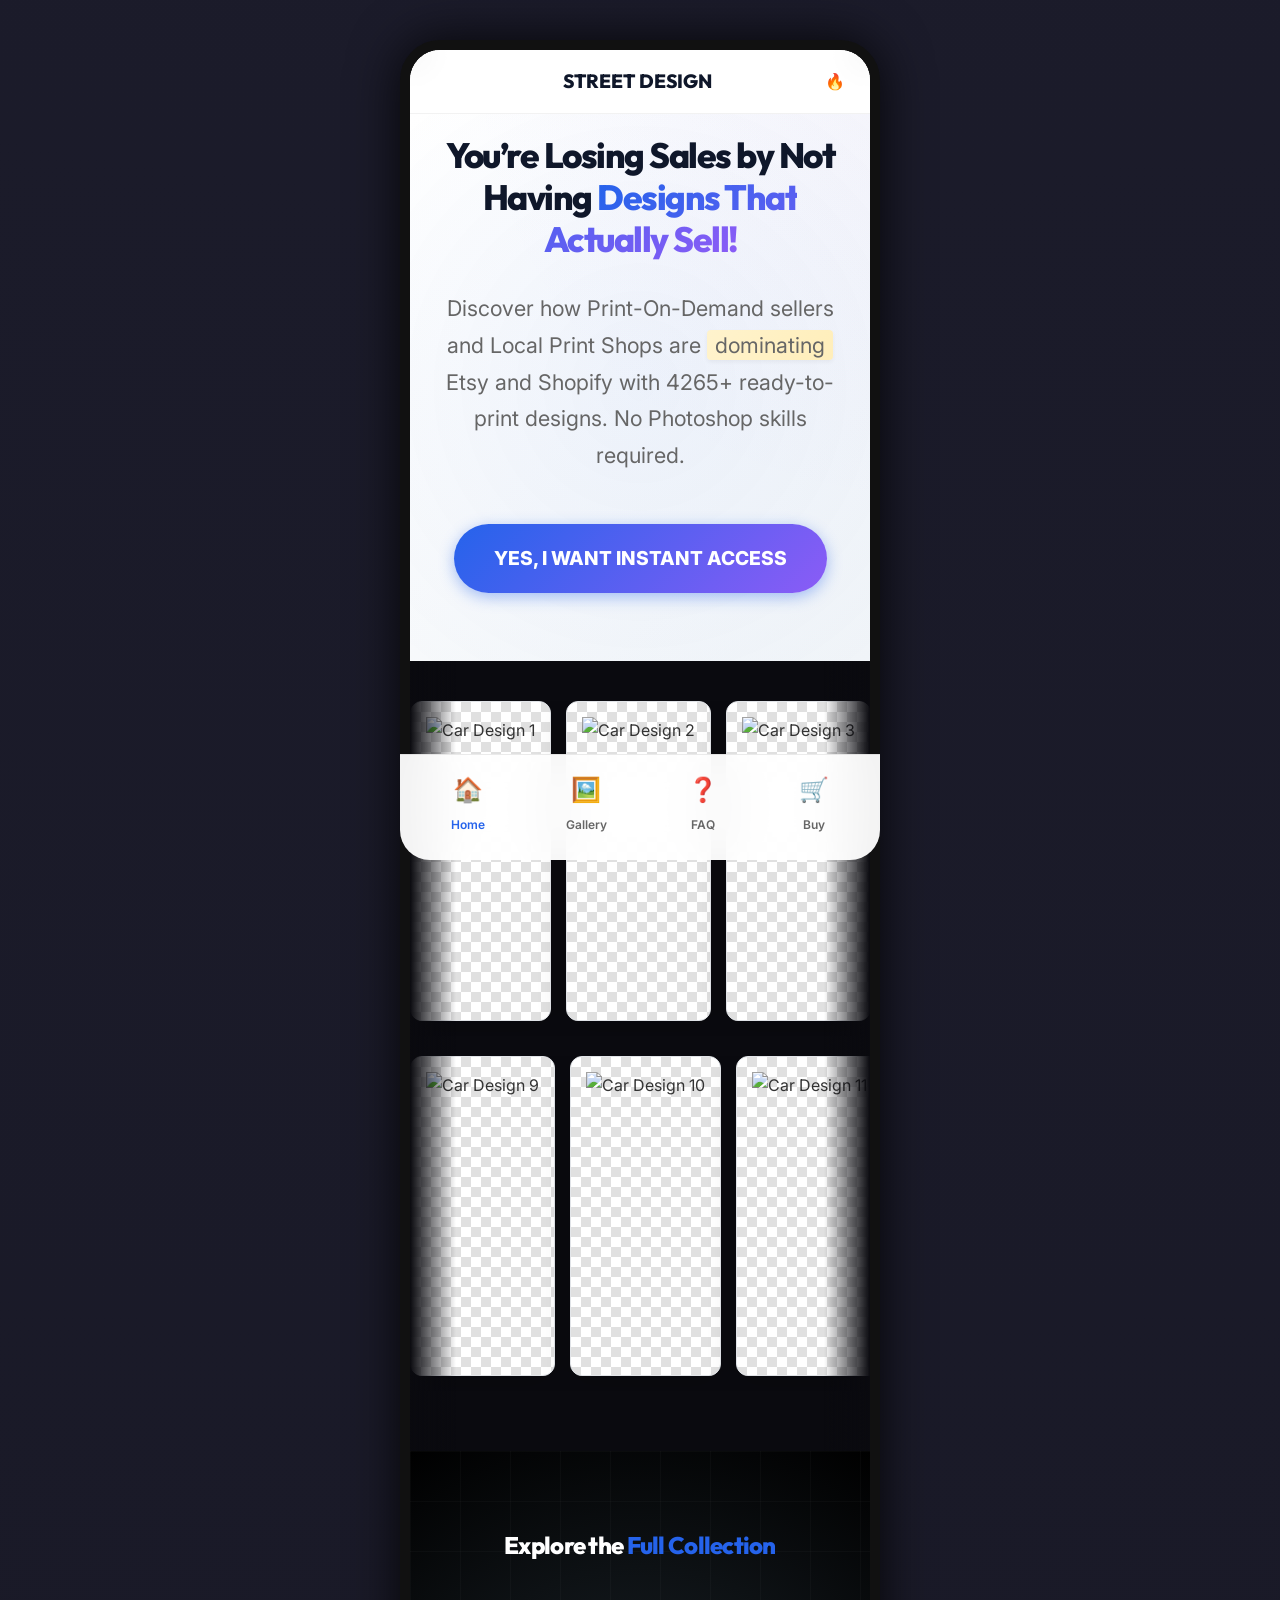
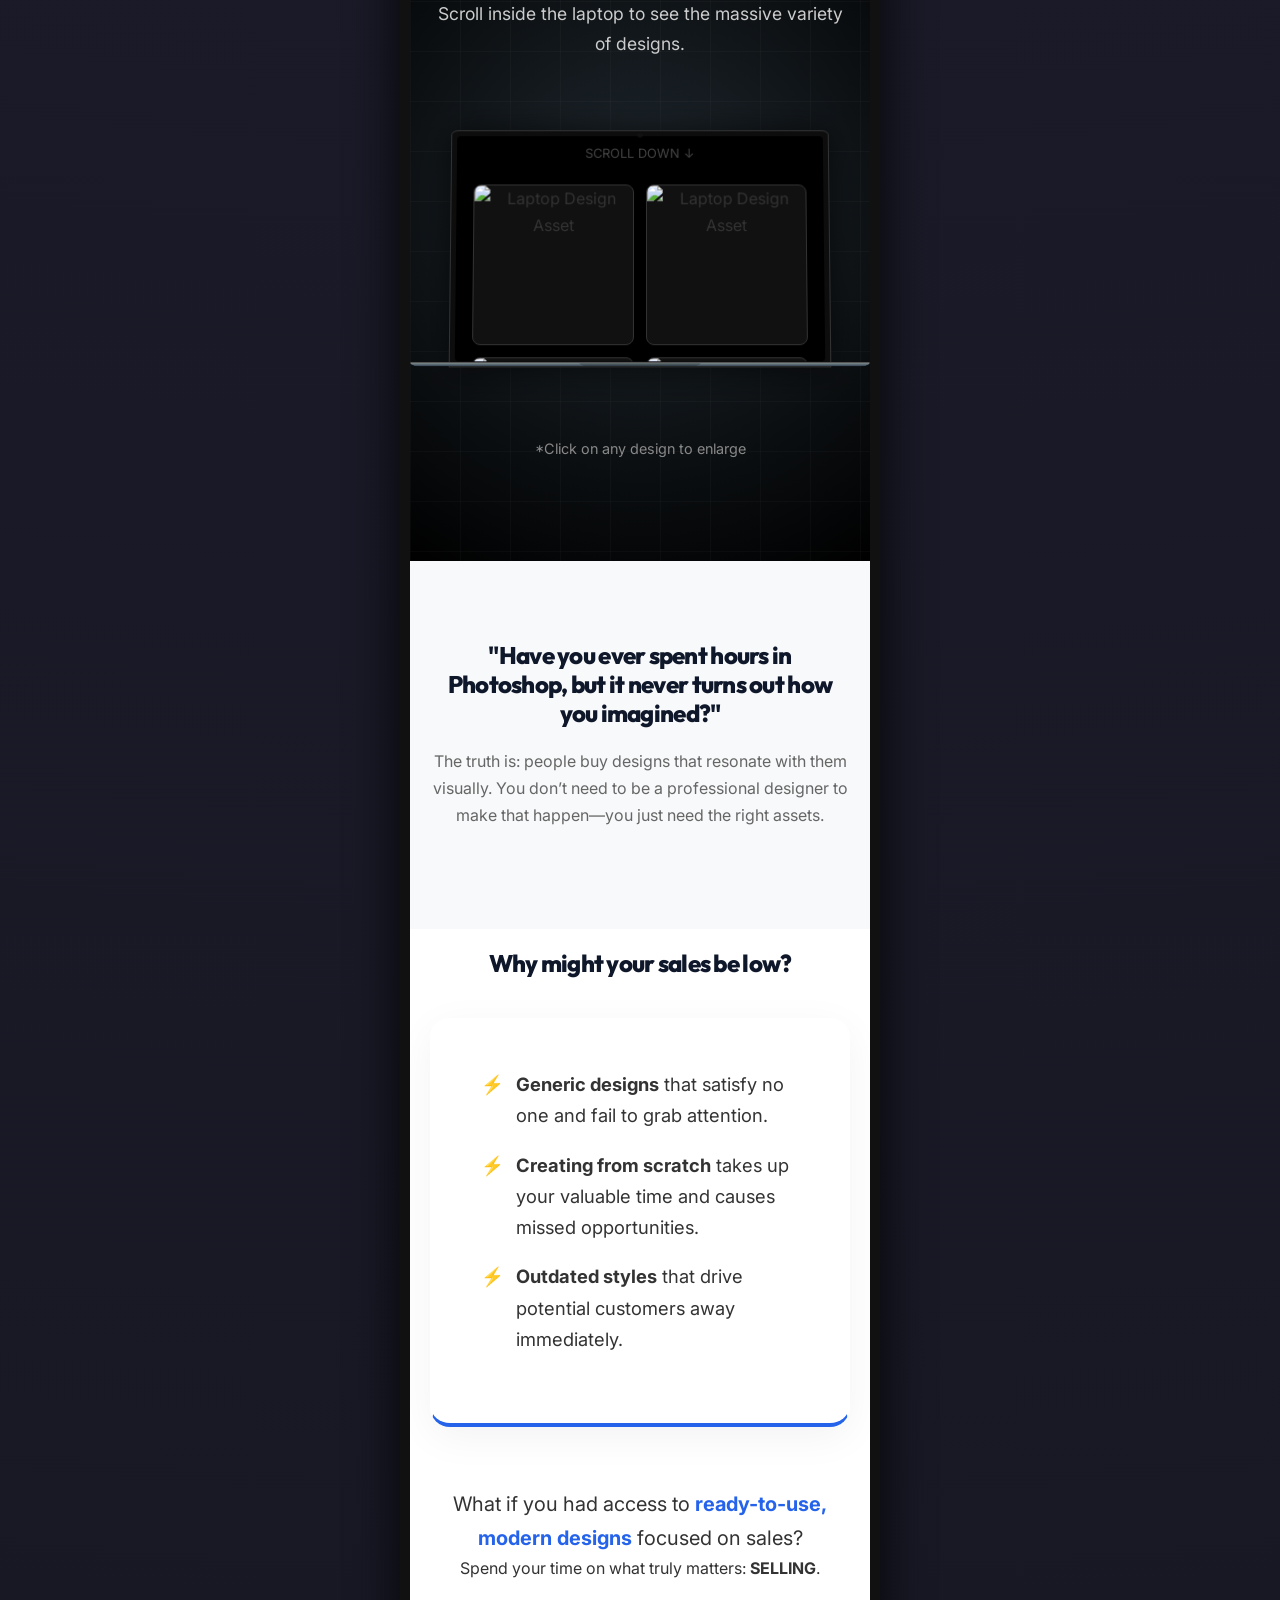
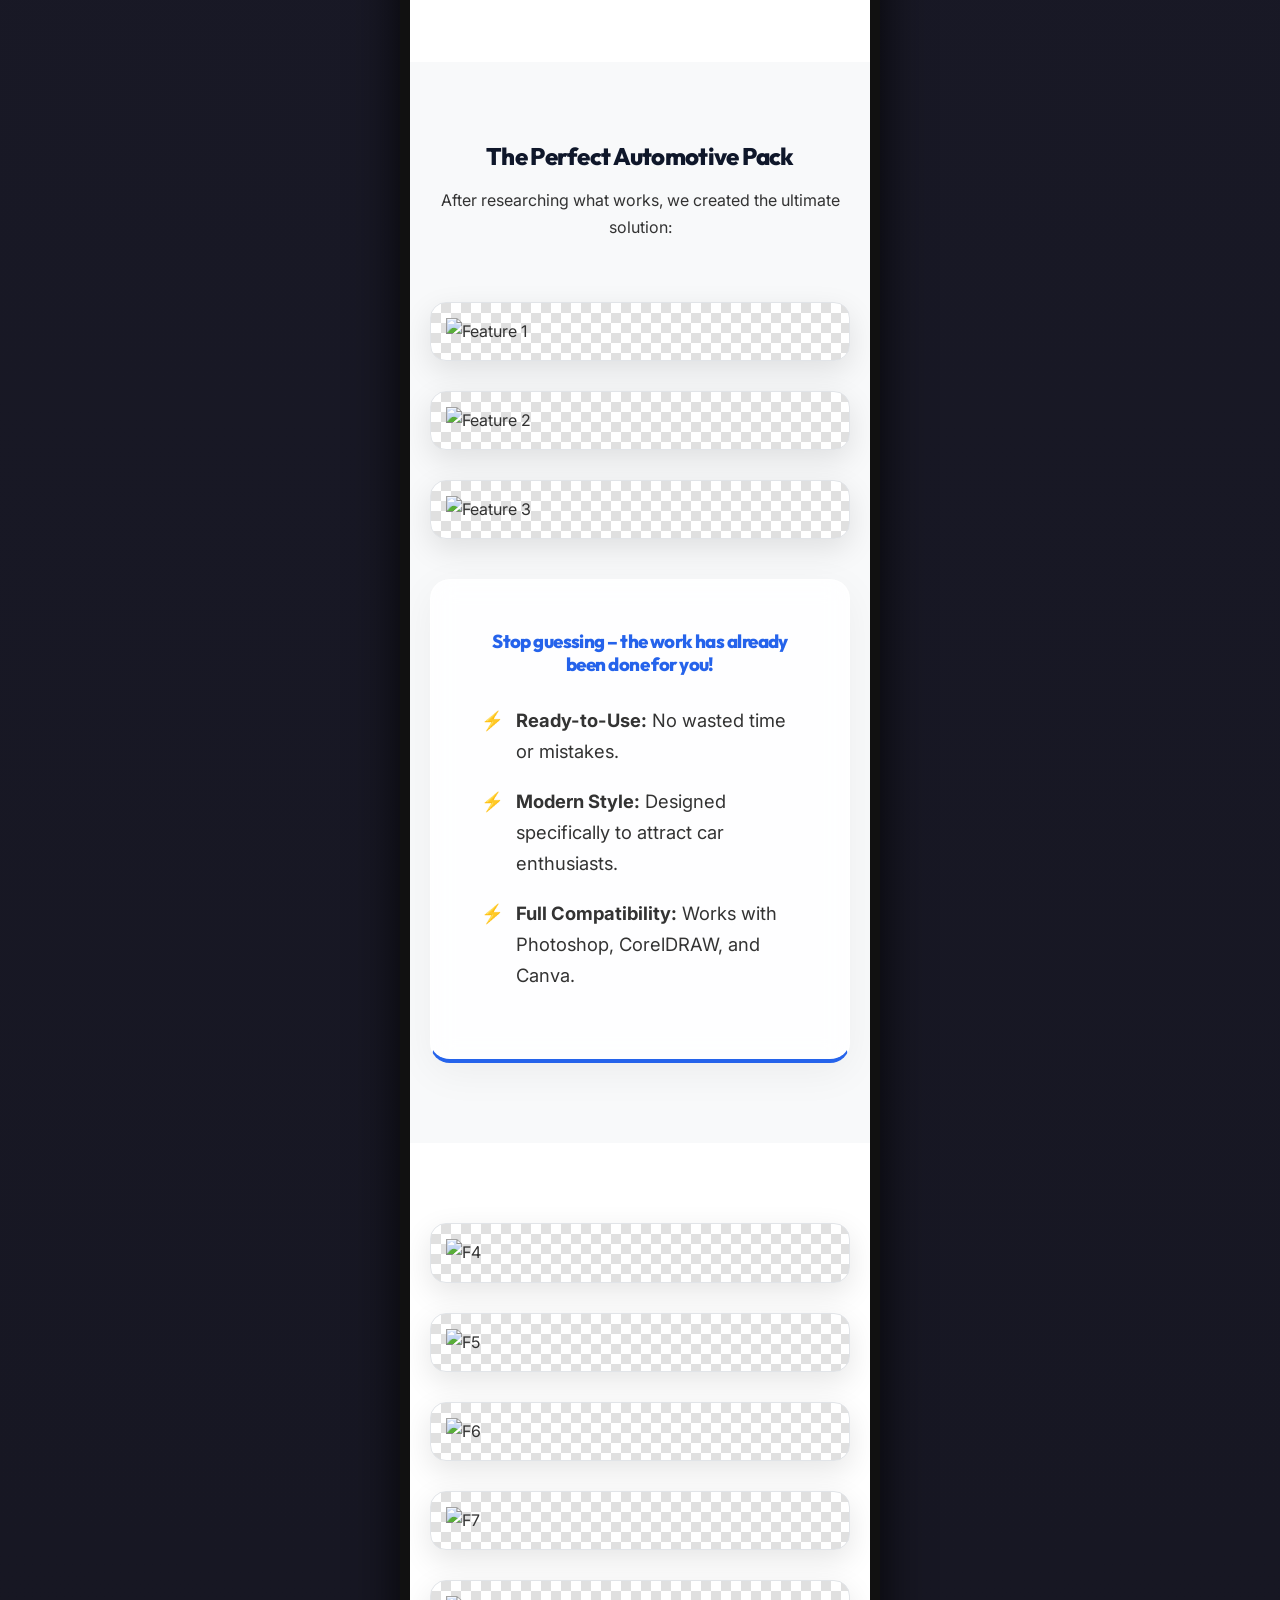
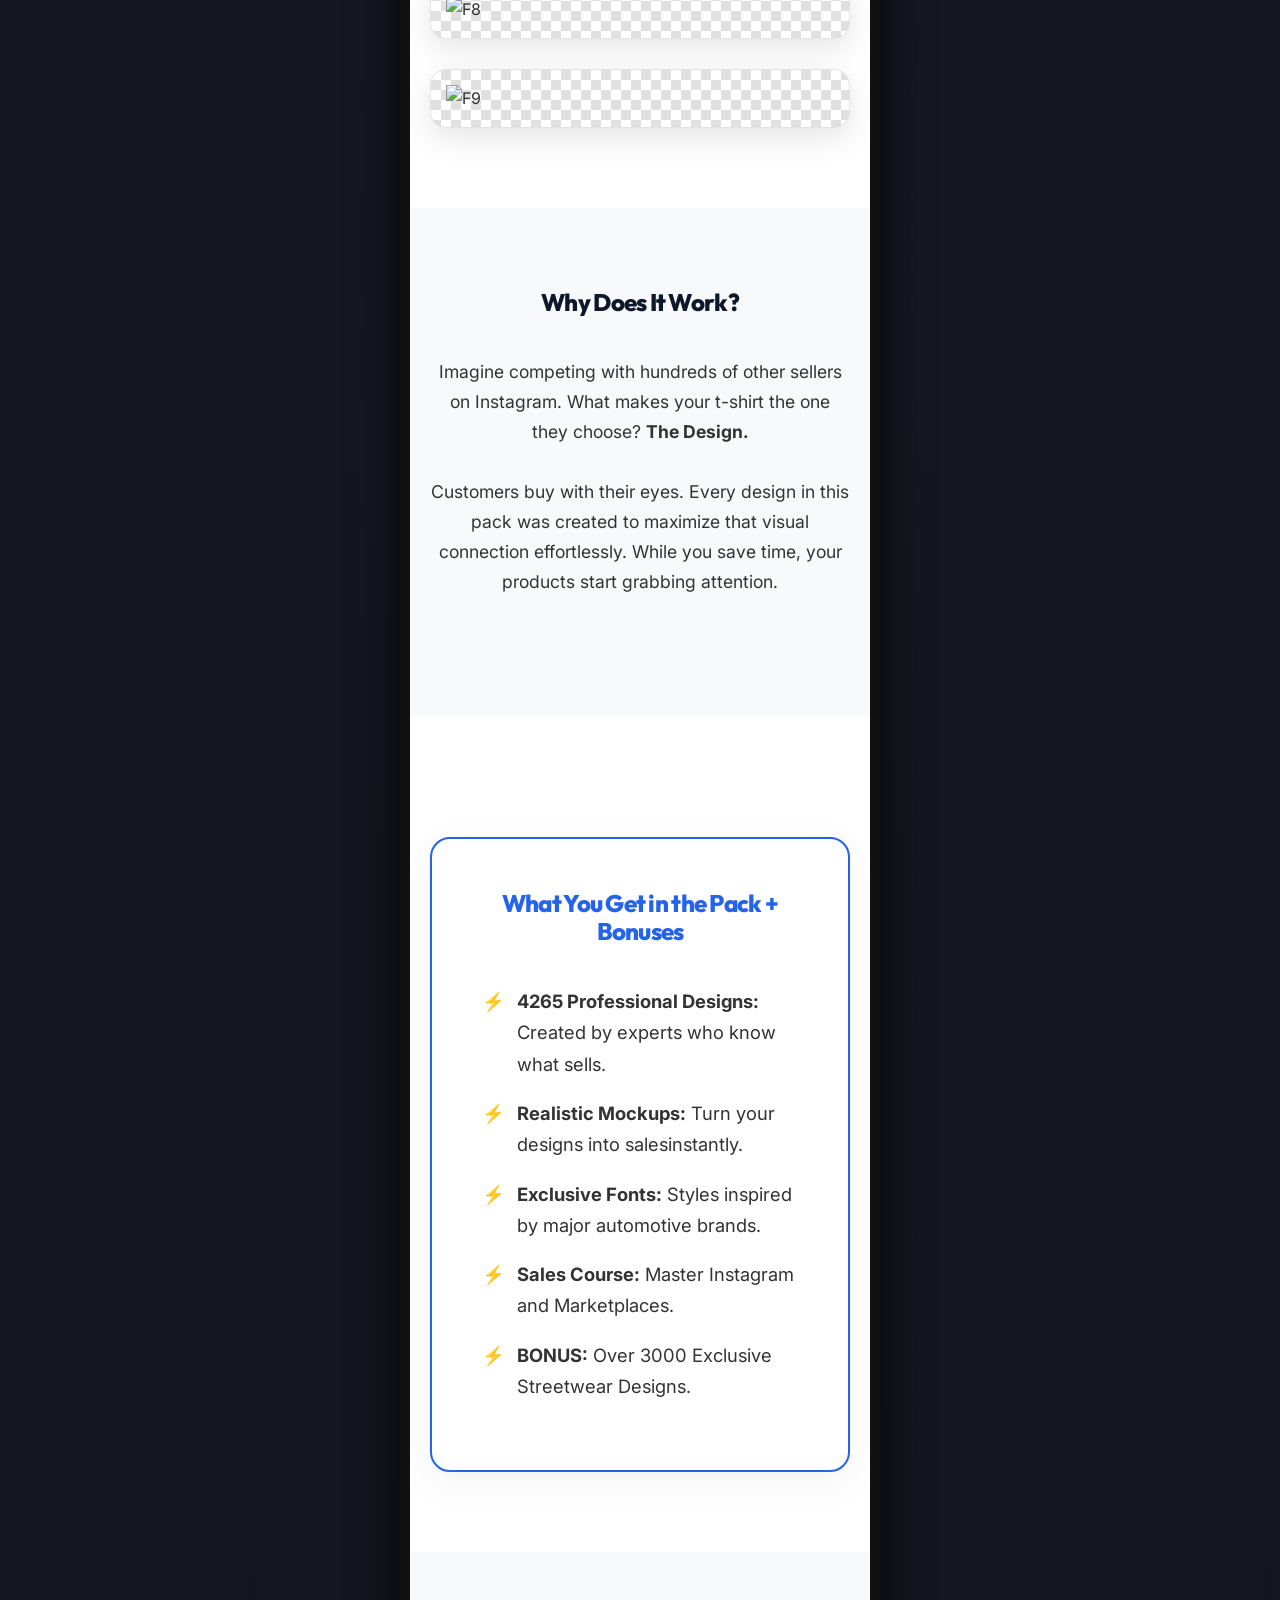
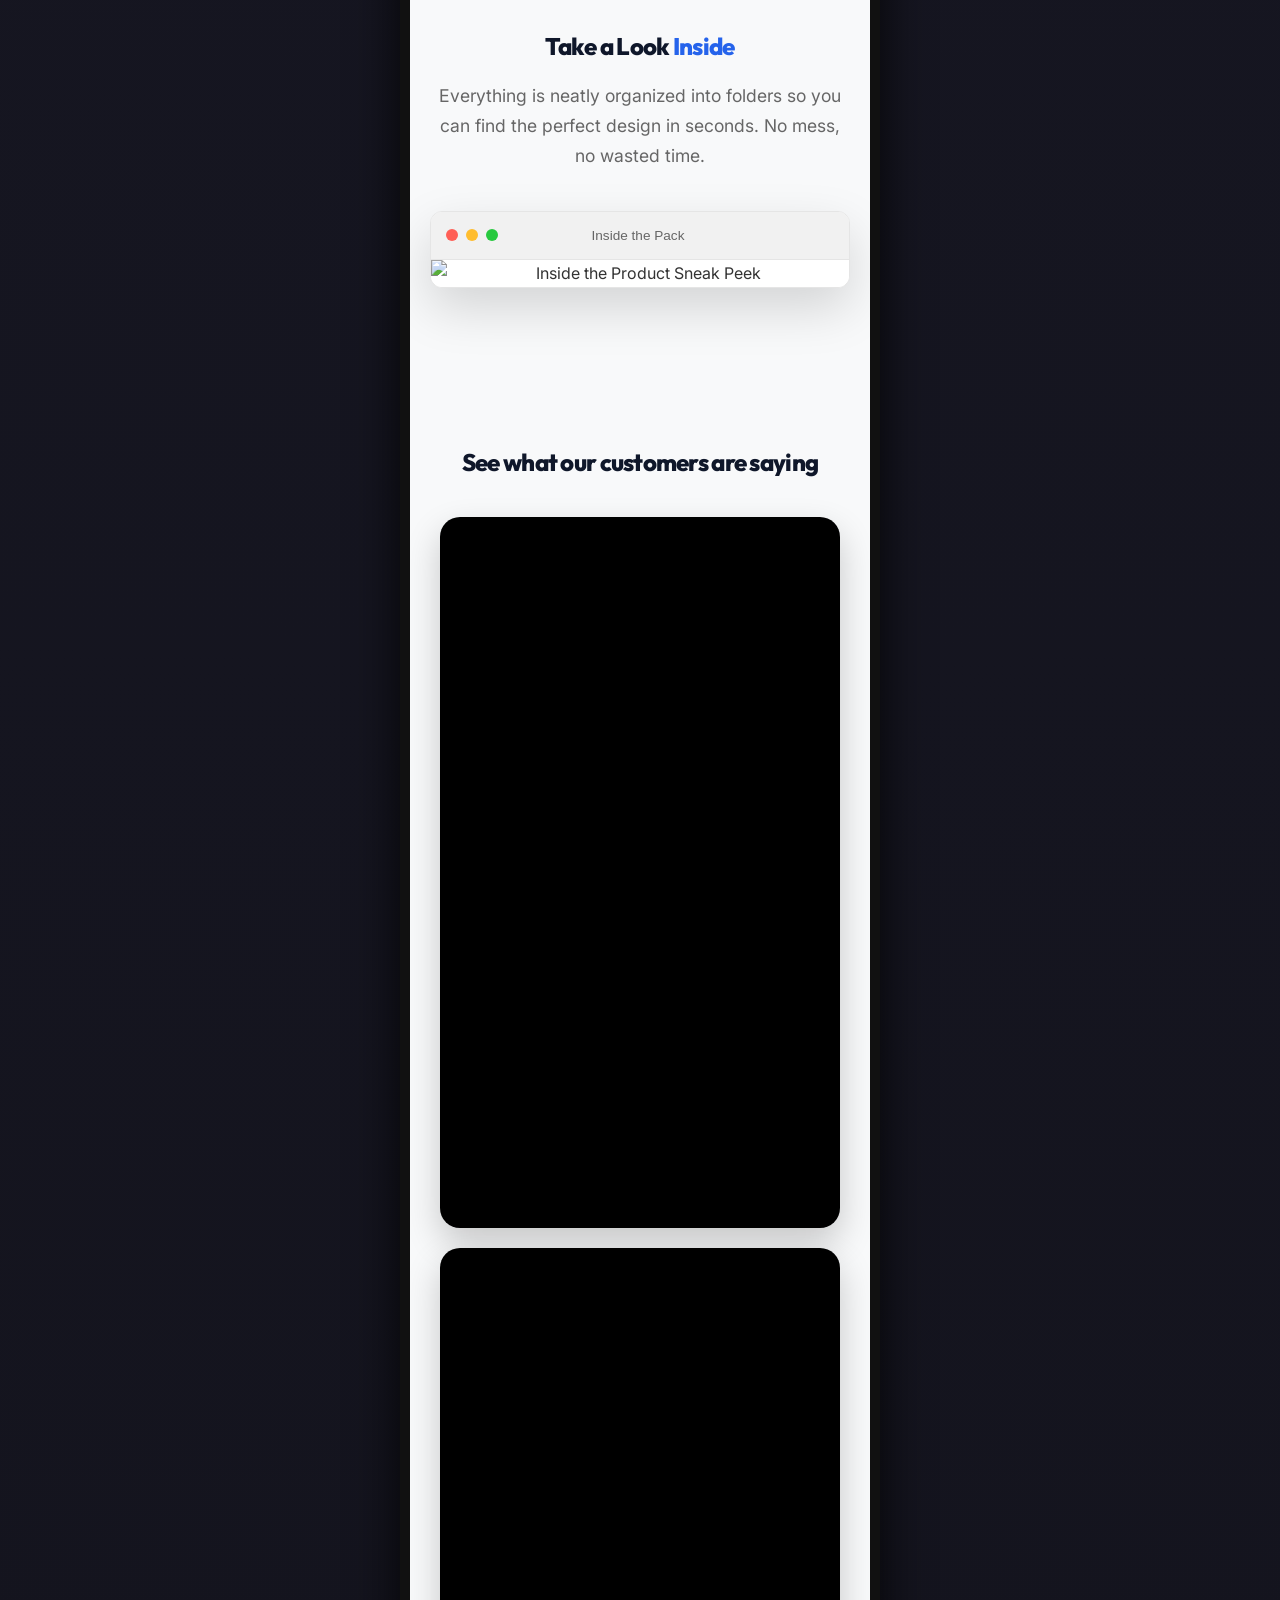
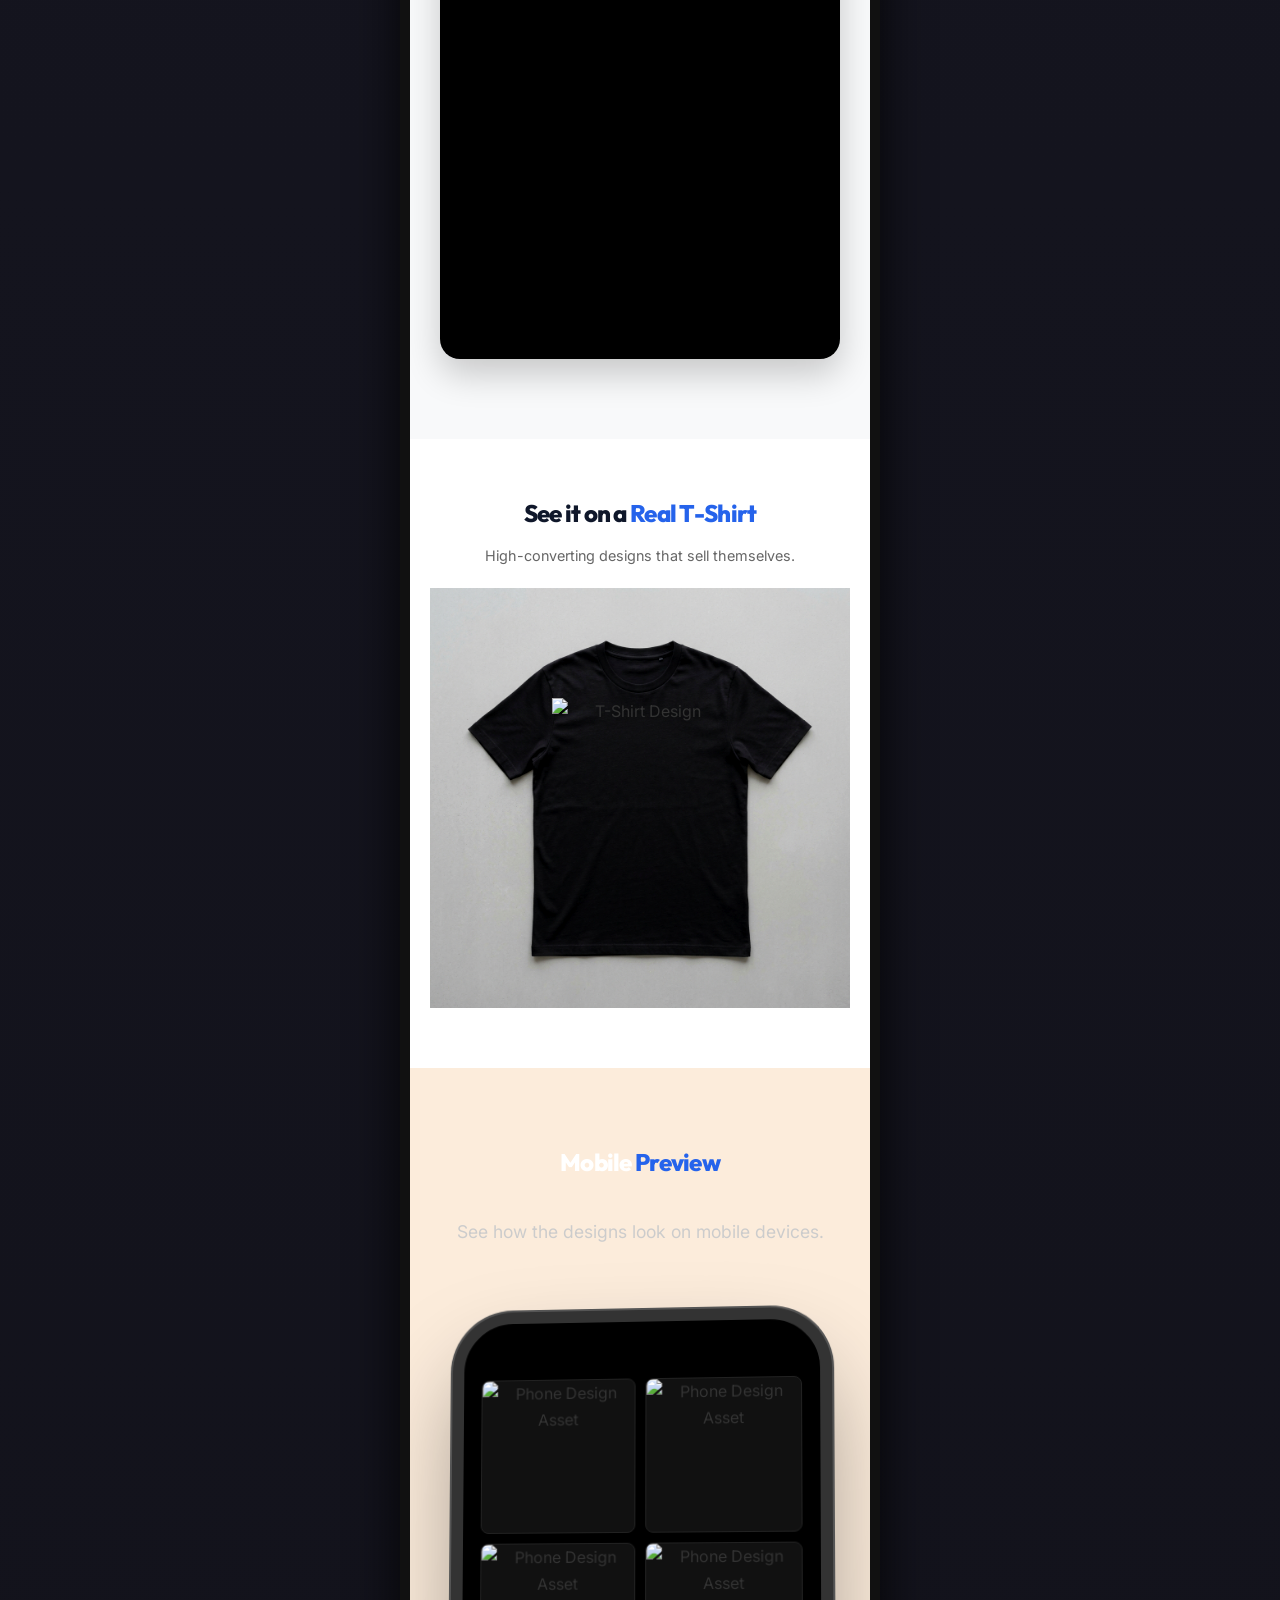
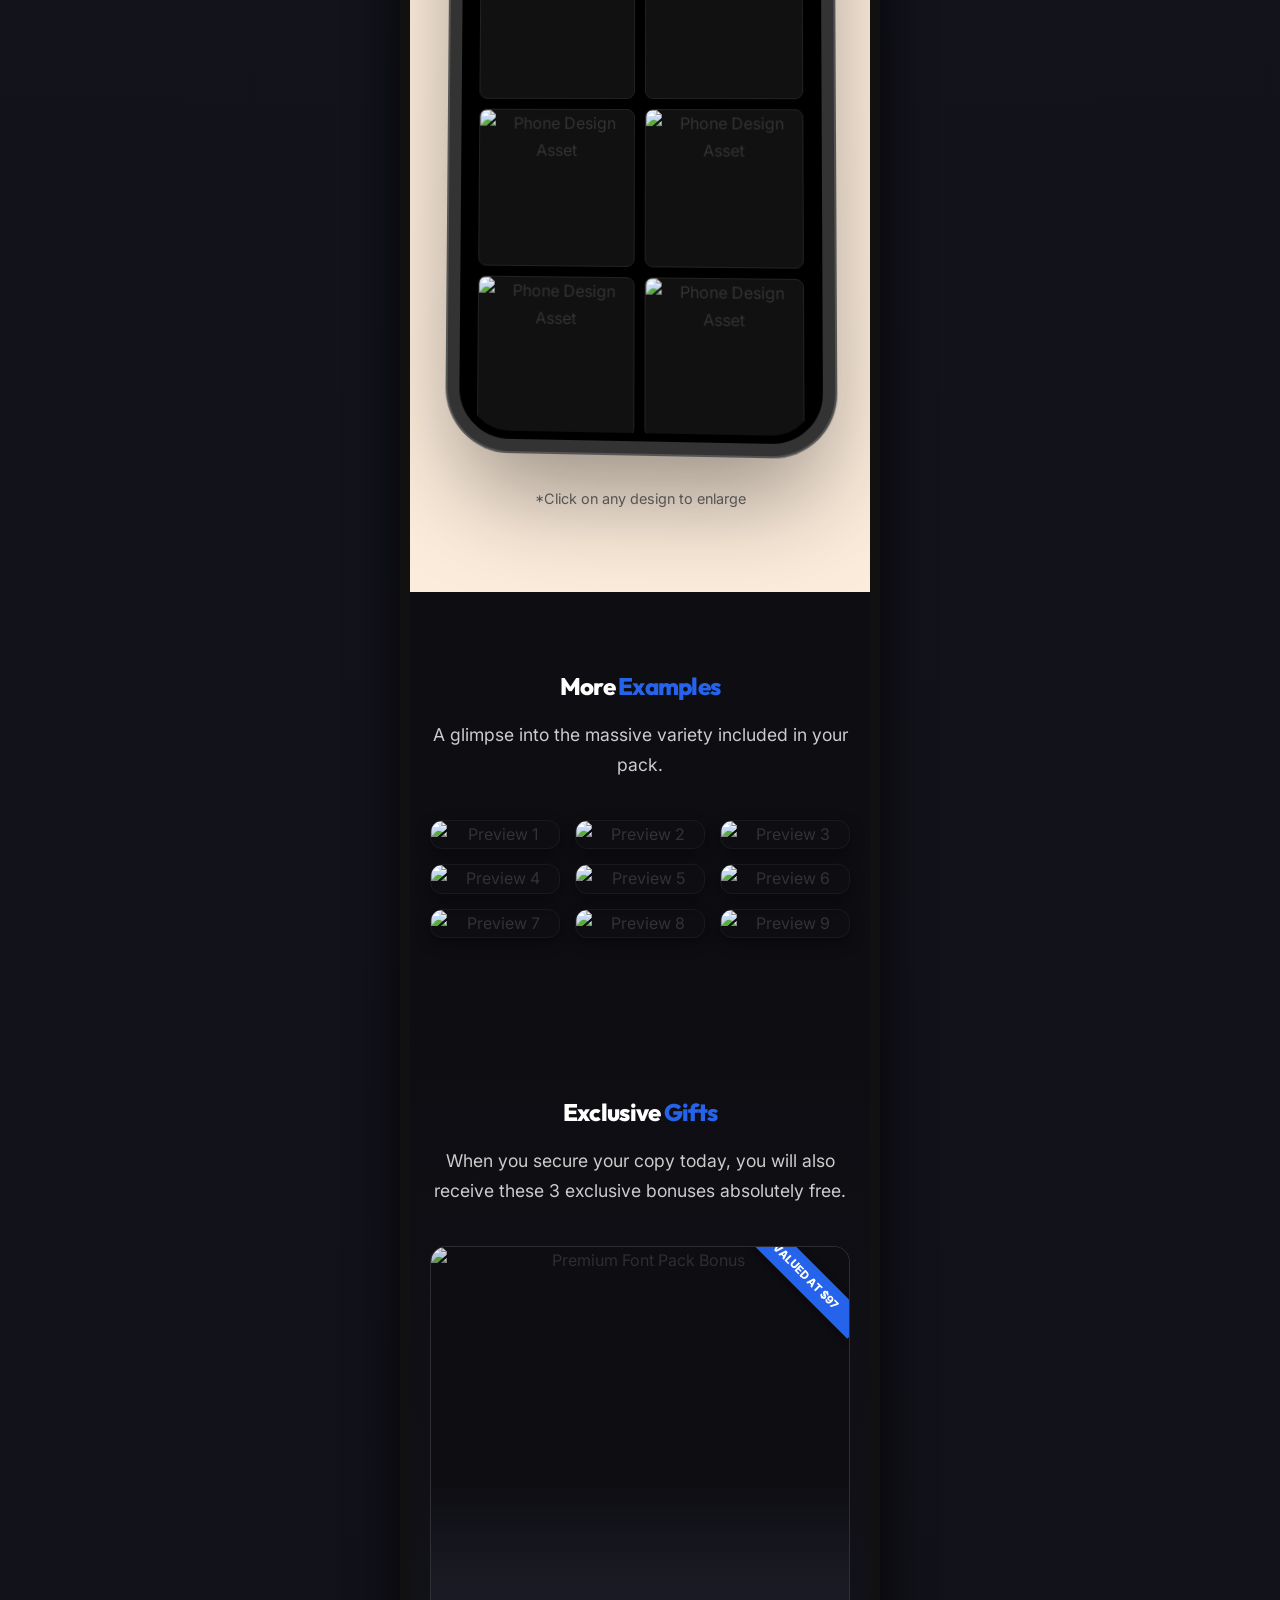
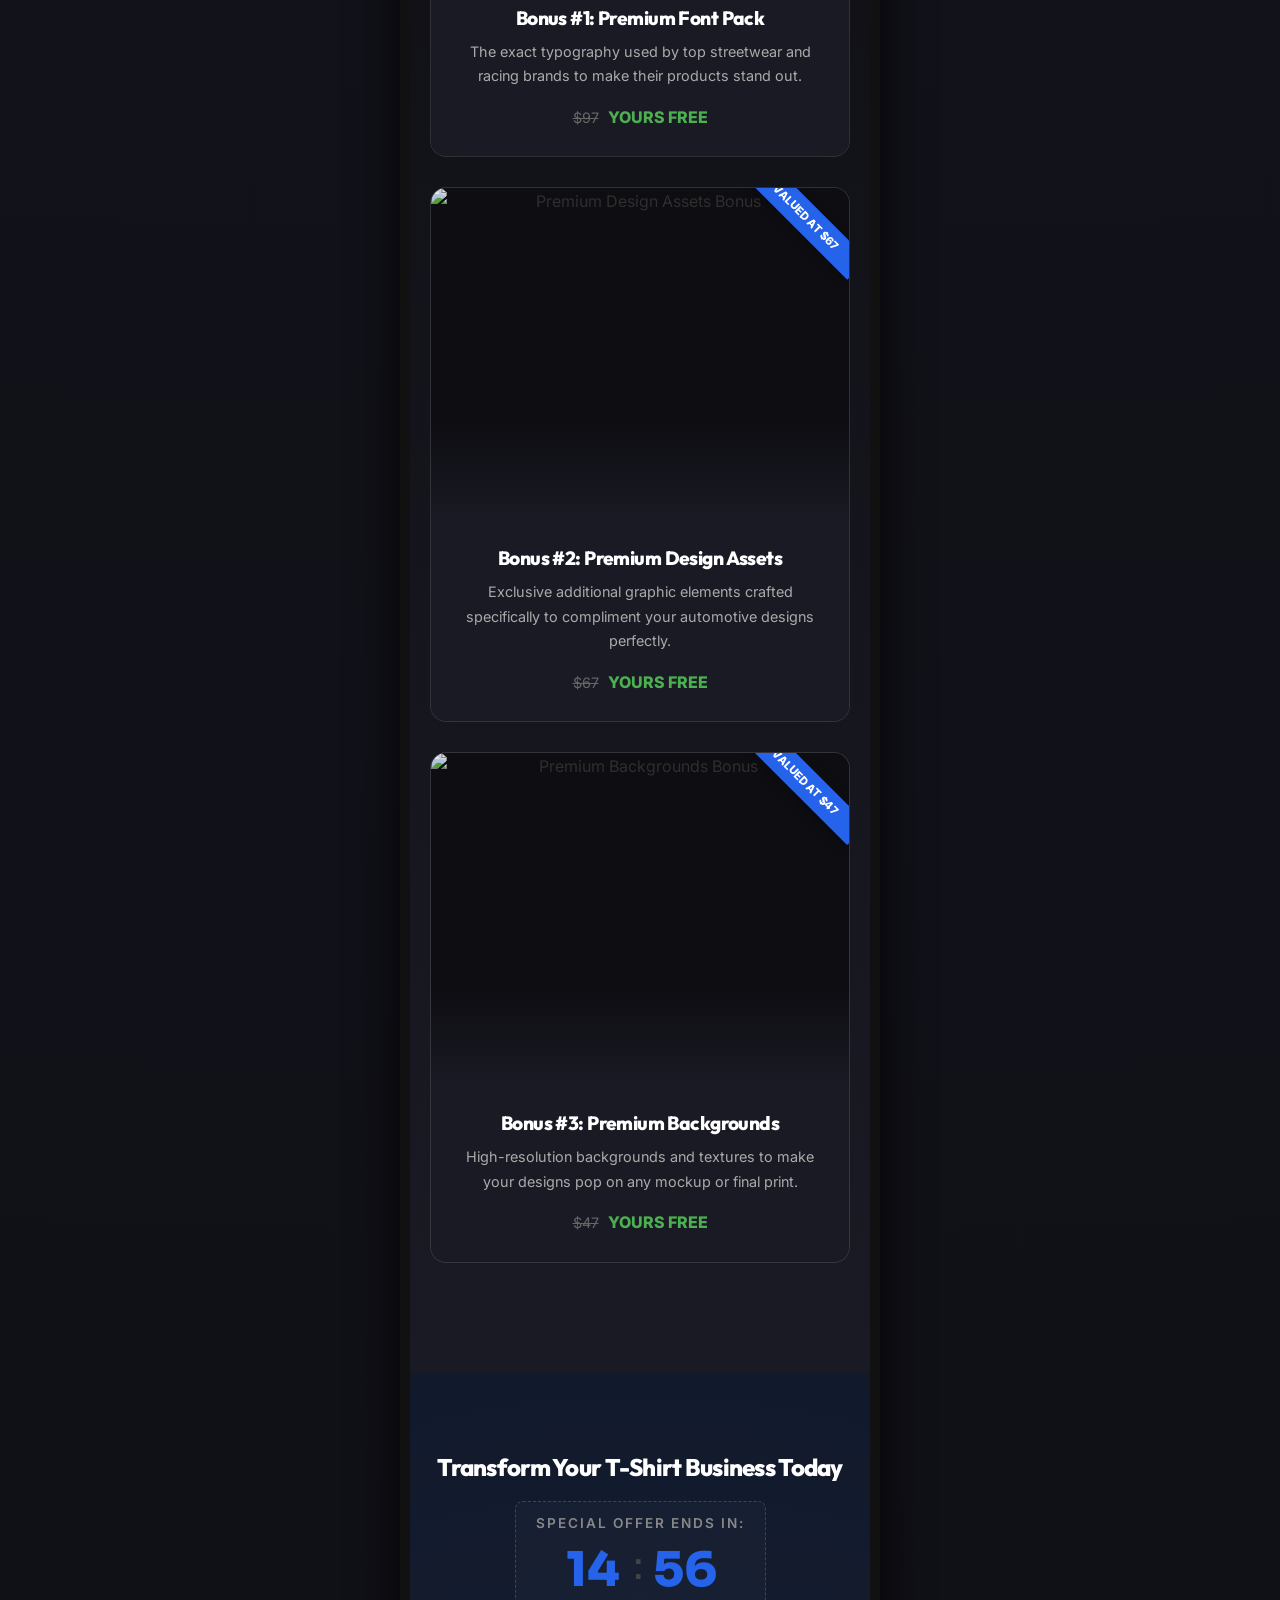
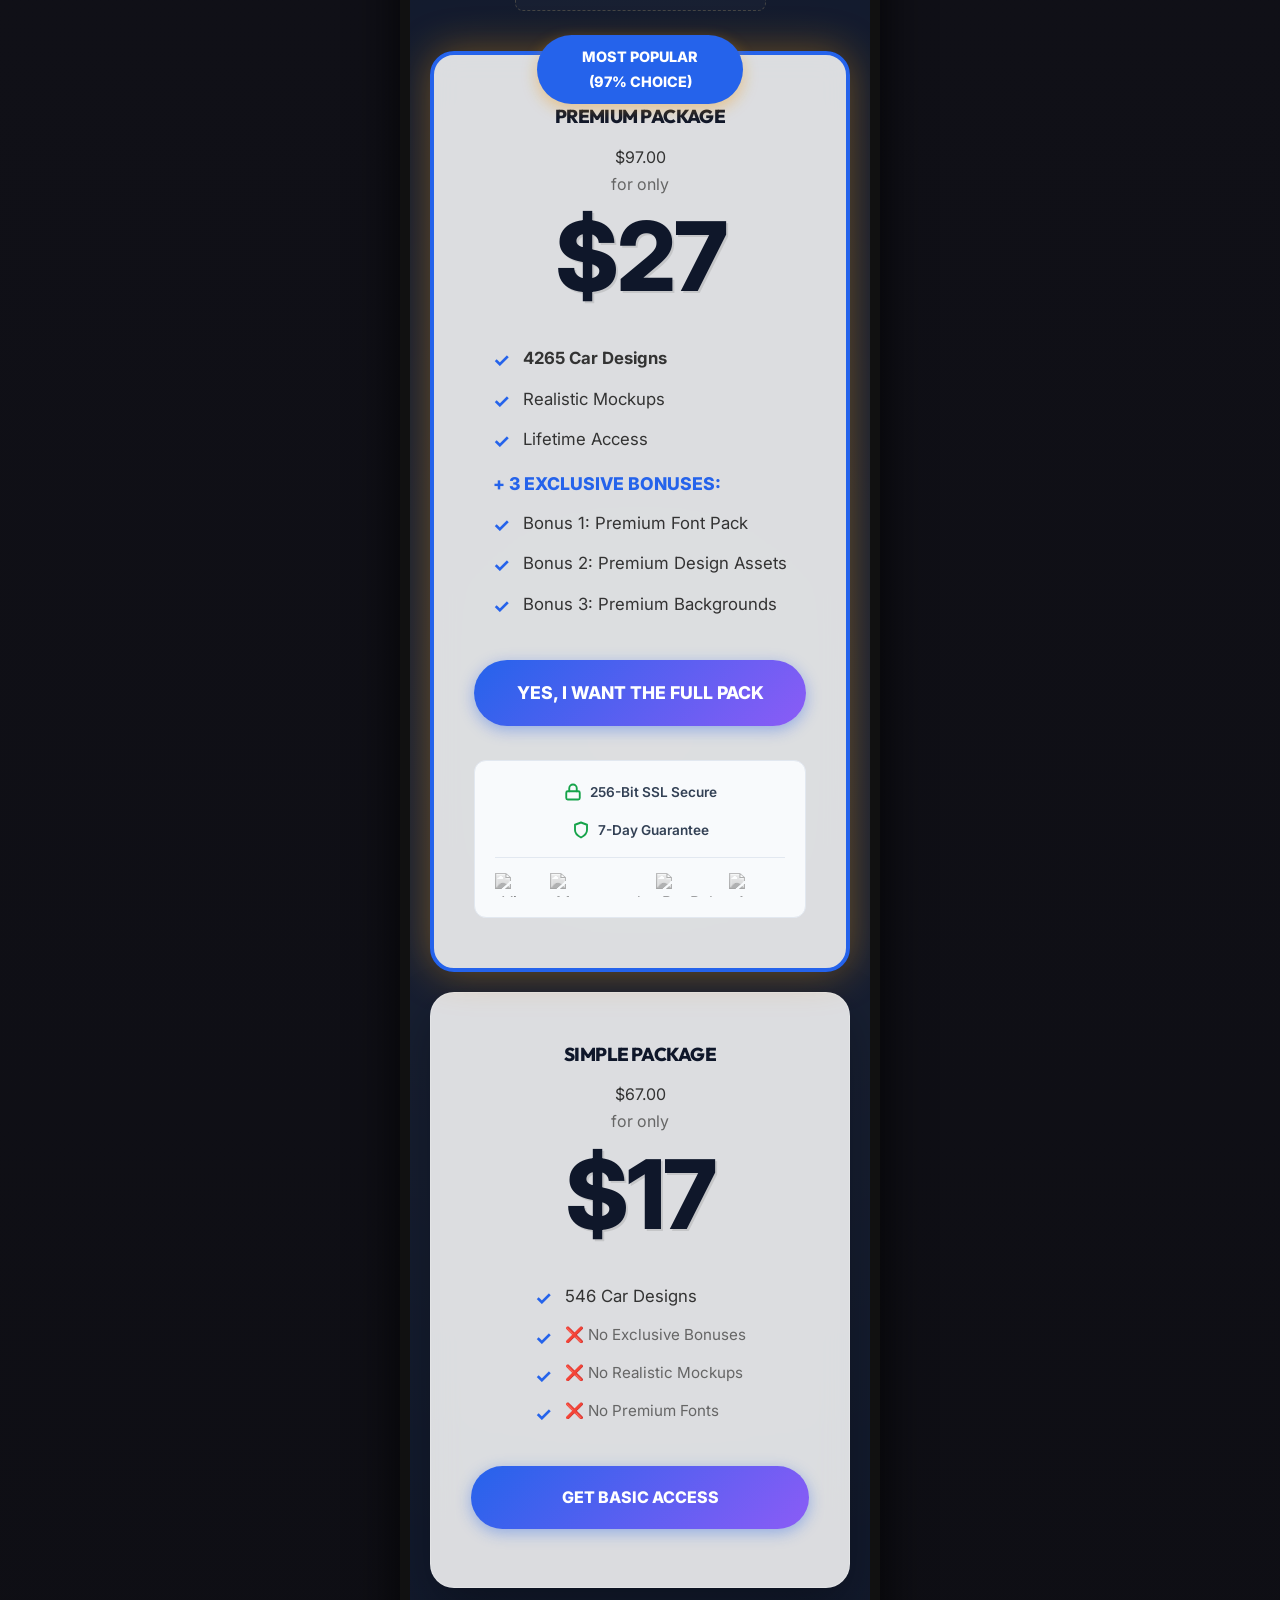
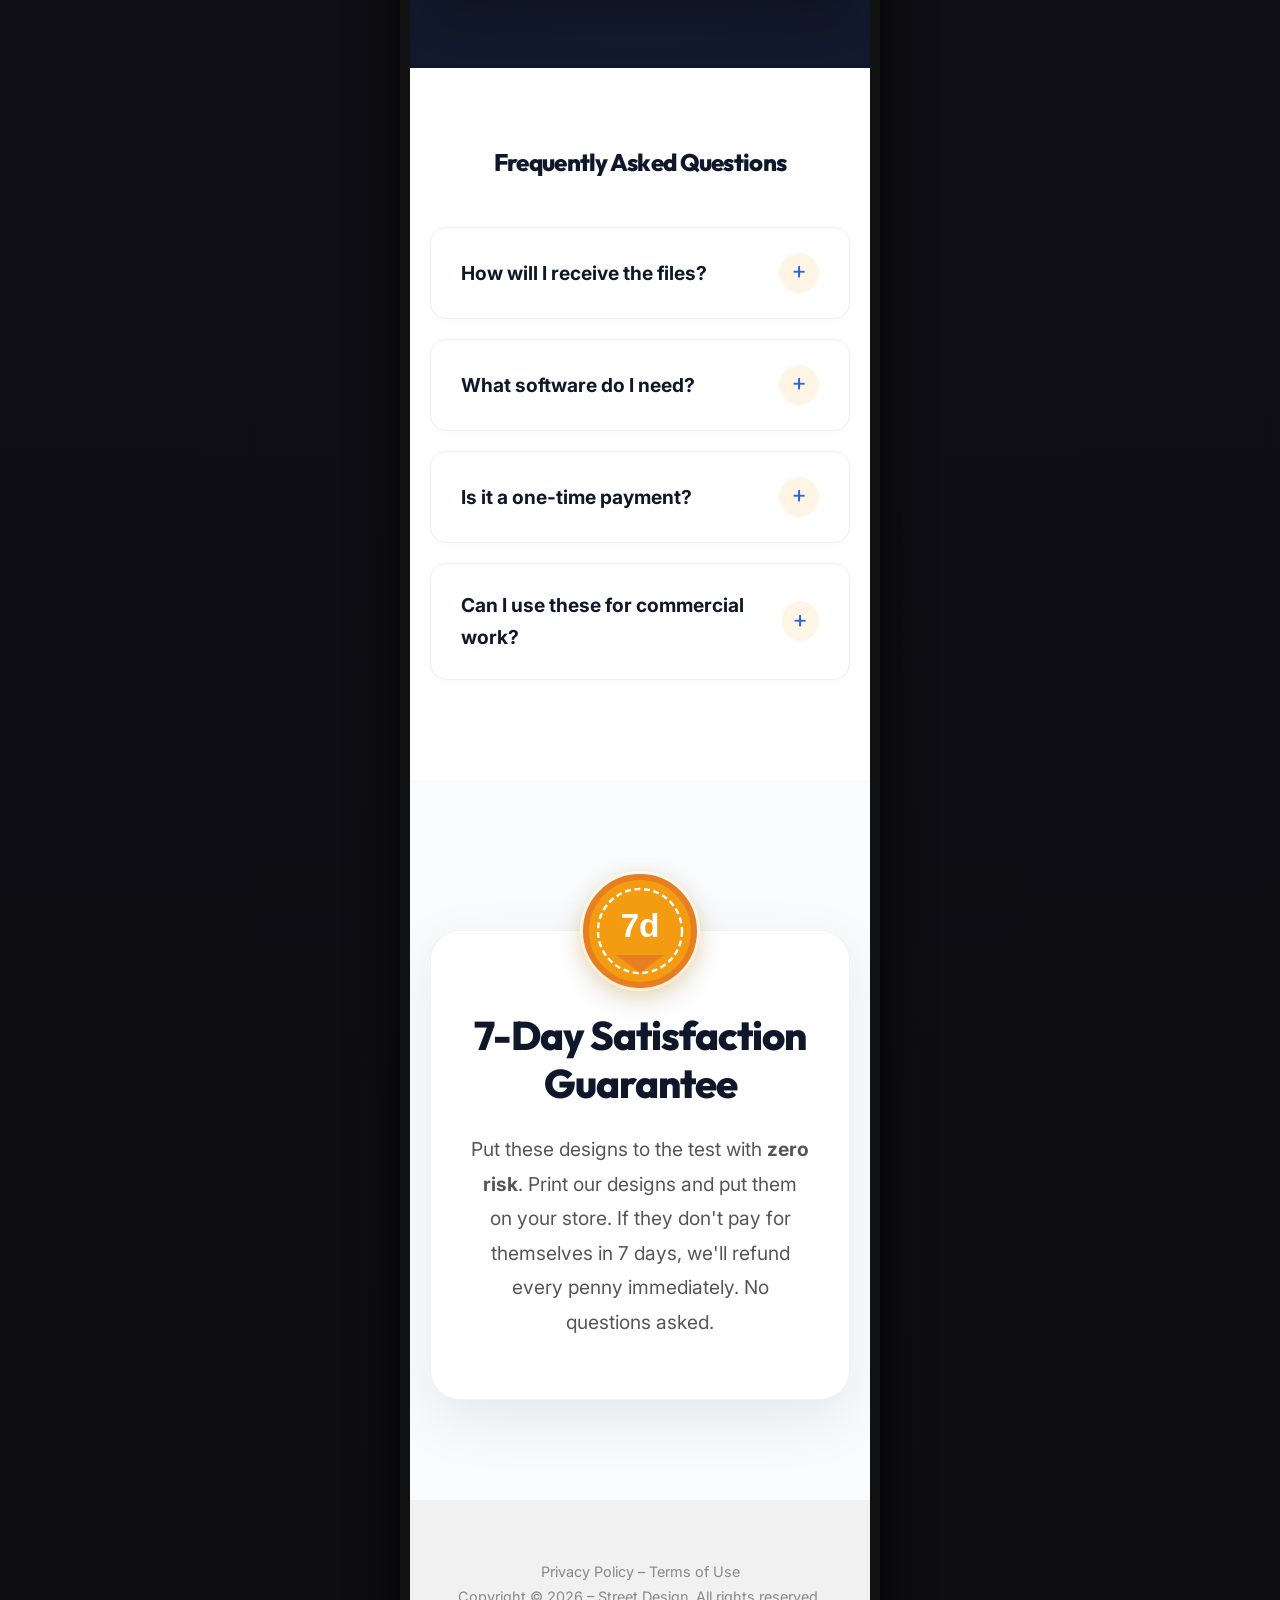
==== commit 141ccf8e: "Add files via upload" ====
--- a/index.html
+++ b/index.html
@@ -448,7 +448,7 @@
                         <li>Bonus 2: Premium Design Assets</li>
                         <li>Bonus 3: Premium Backgrounds</li>
                     </ul>
-                    <a href="https://pay.hotmart.com/G102281667M?checkoutMode=10" class="btn-cta" target="_blank"
+                    <a href="https://pay.hotmart.com/G102281667M?off=qed9t01t&checkoutMode=10" class="btn-cta" target="_blank"
                         onclick="fbq('track', 'InitiateCheckout');" style="width: 100%; margin-top: auto; font-size: 1.1rem; padding: 18px;">YES, I WANT THE FULL PACK</a>
 
                     <!-- Ultimate Security Block -->
@@ -486,7 +486,7 @@
                         <li style="color: #666; font-size: 0.95rem;">❌ No Realistic Mockups</li>
                         <li style="color: #666; font-size: 0.95rem;">❌ No Premium Fonts</li>
                     </ul>
-                    <a href="https://pay.hotmart.com/G102281667M?checkoutMode=10" class="btn-cta" target="_blank"
+                    <a href="https://pay.hotmart.com/G102281667M?off=rmfv3y5n&checkoutMode=10" class="btn-cta" target="_blank"
                         onclick="fbq('track', 'InitiateCheckout');"
                         style="width: 100%; margin-top: auto; font-size: 1rem; background-color: #444; border-bottom-color: #222;">GET BASIC
                         ACCESS</a>
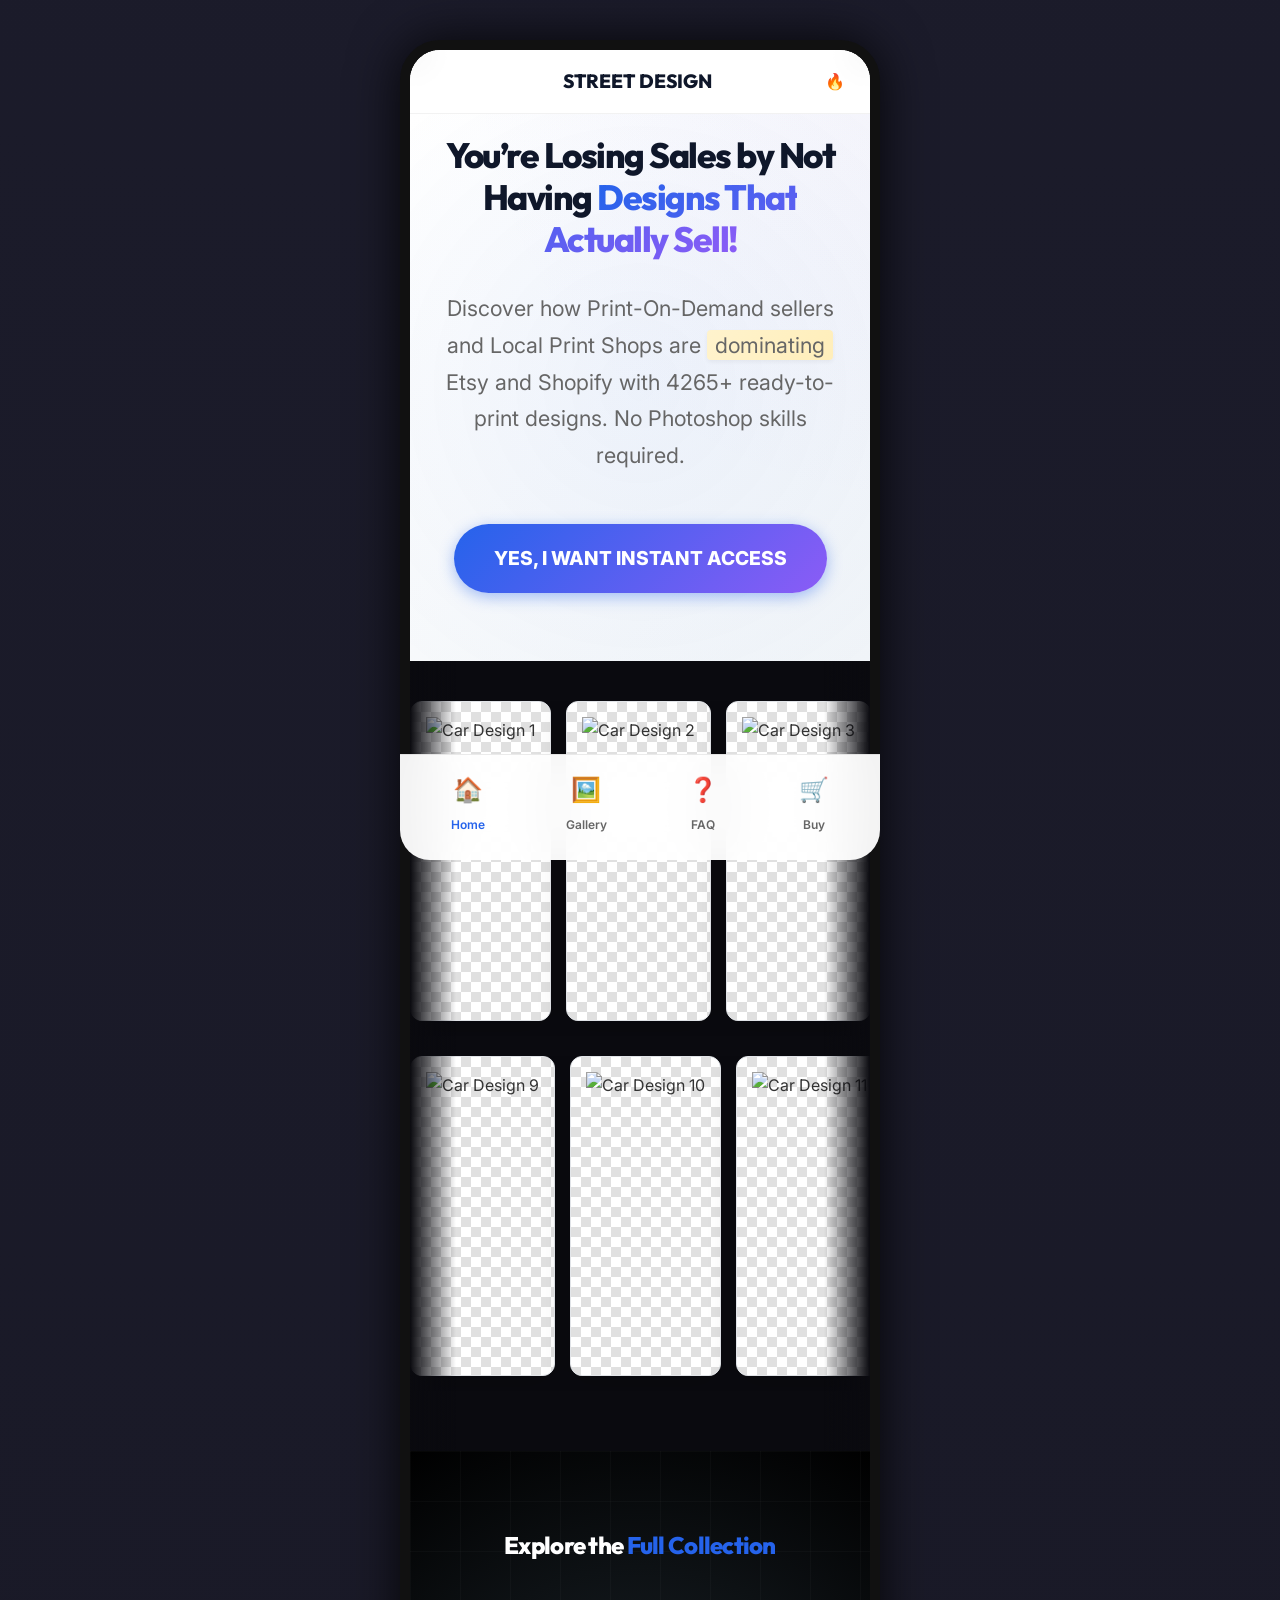
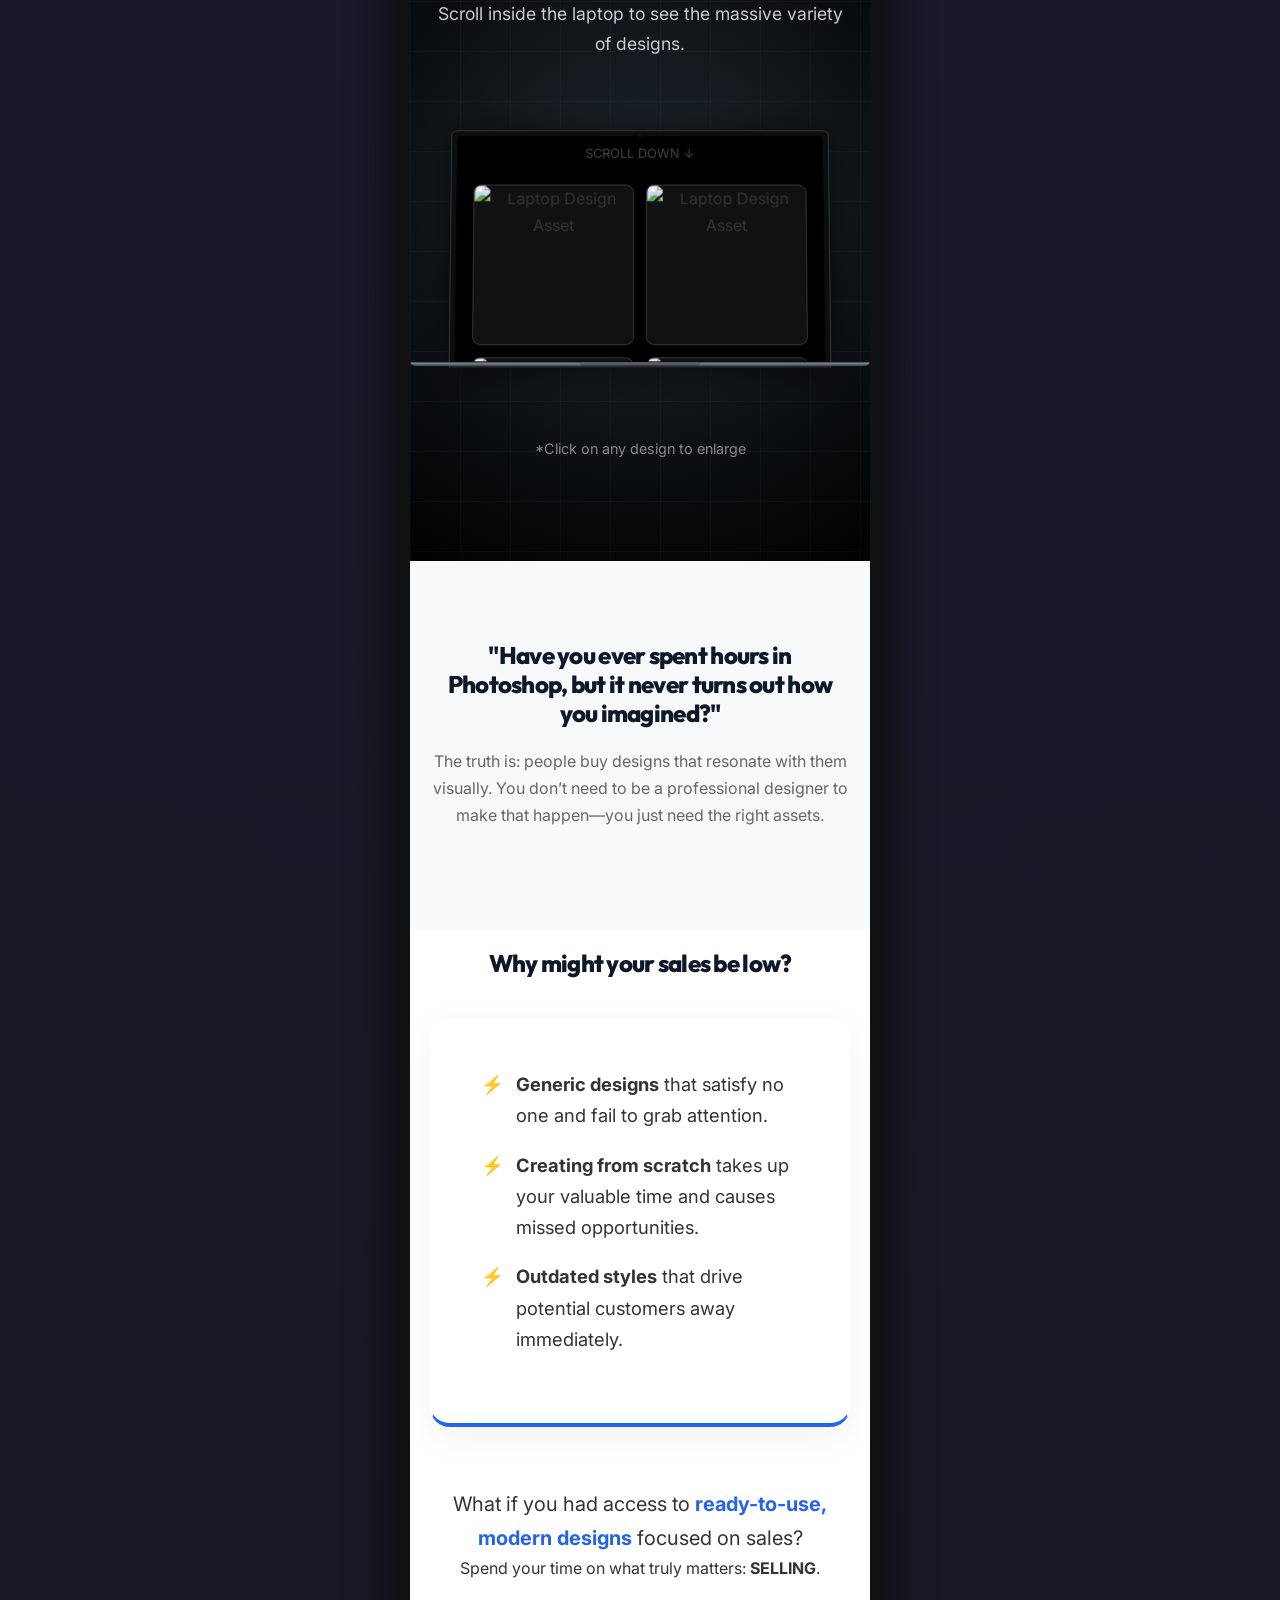
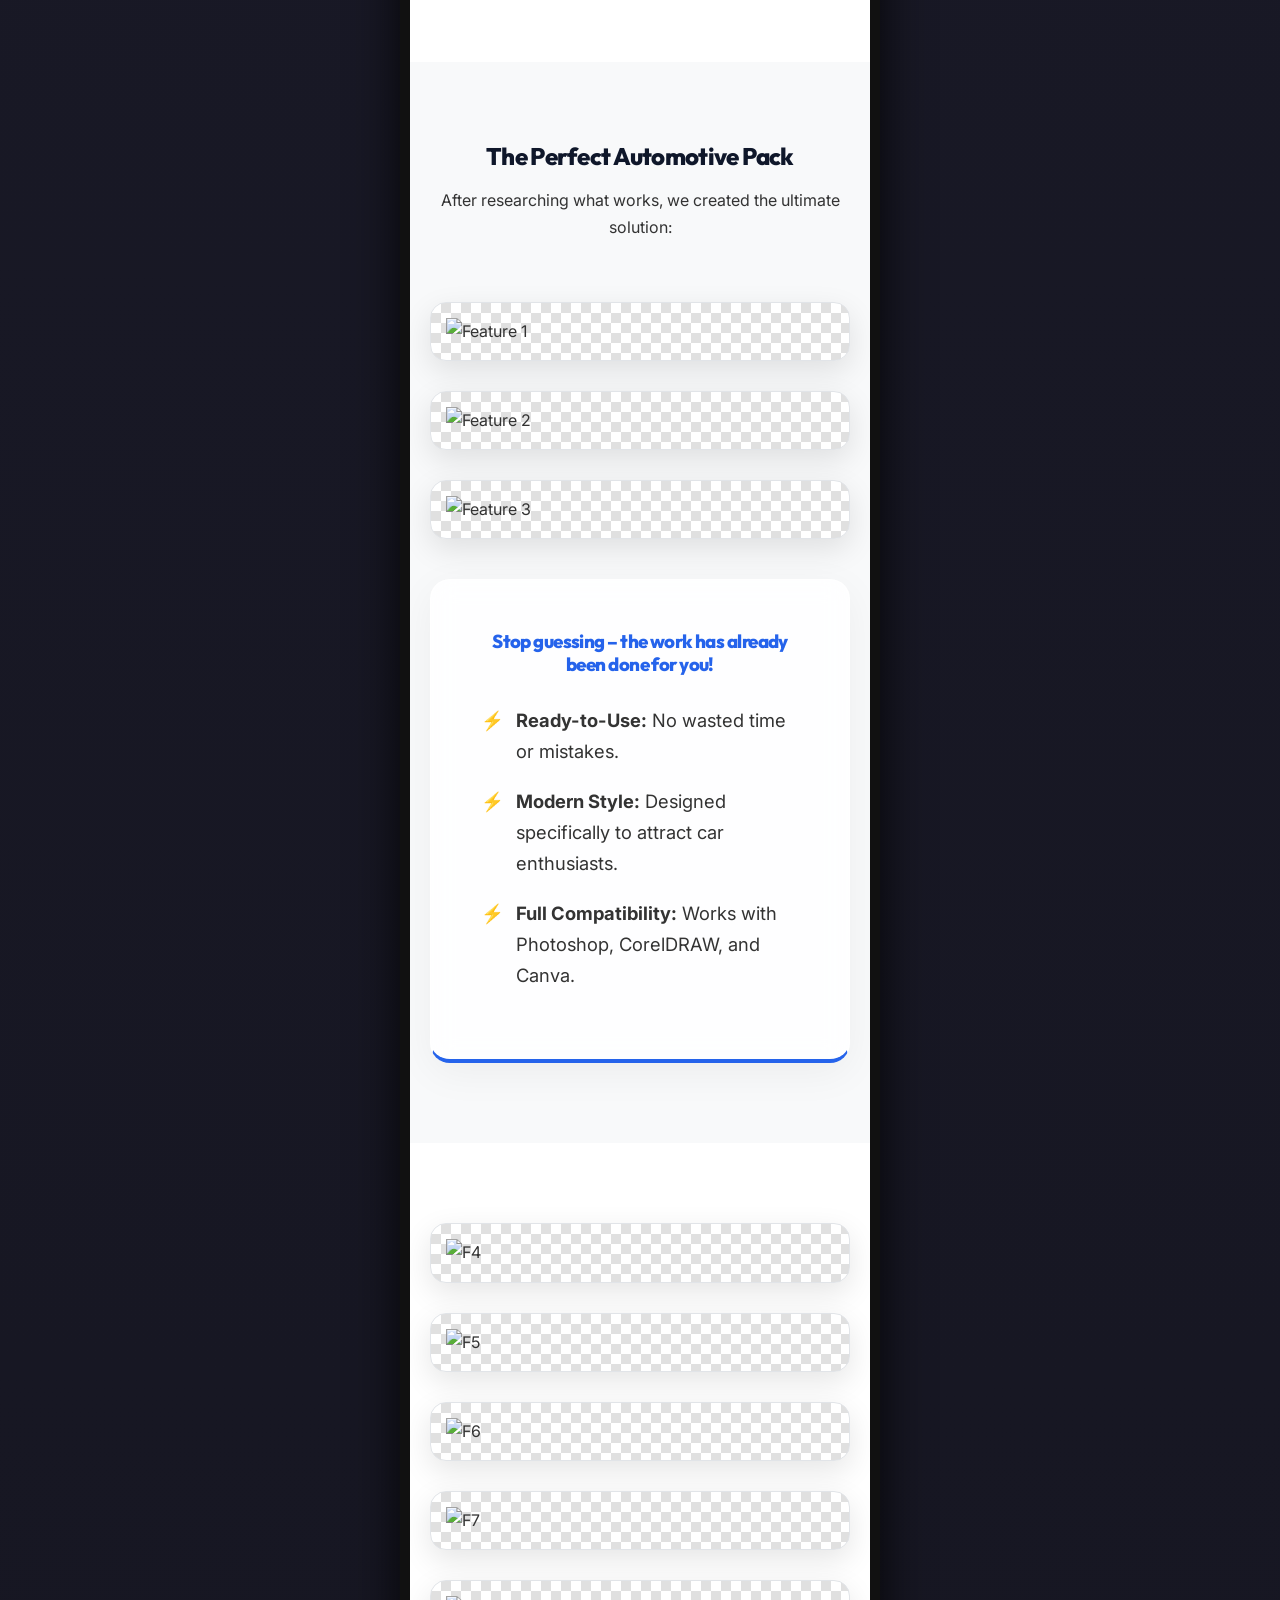
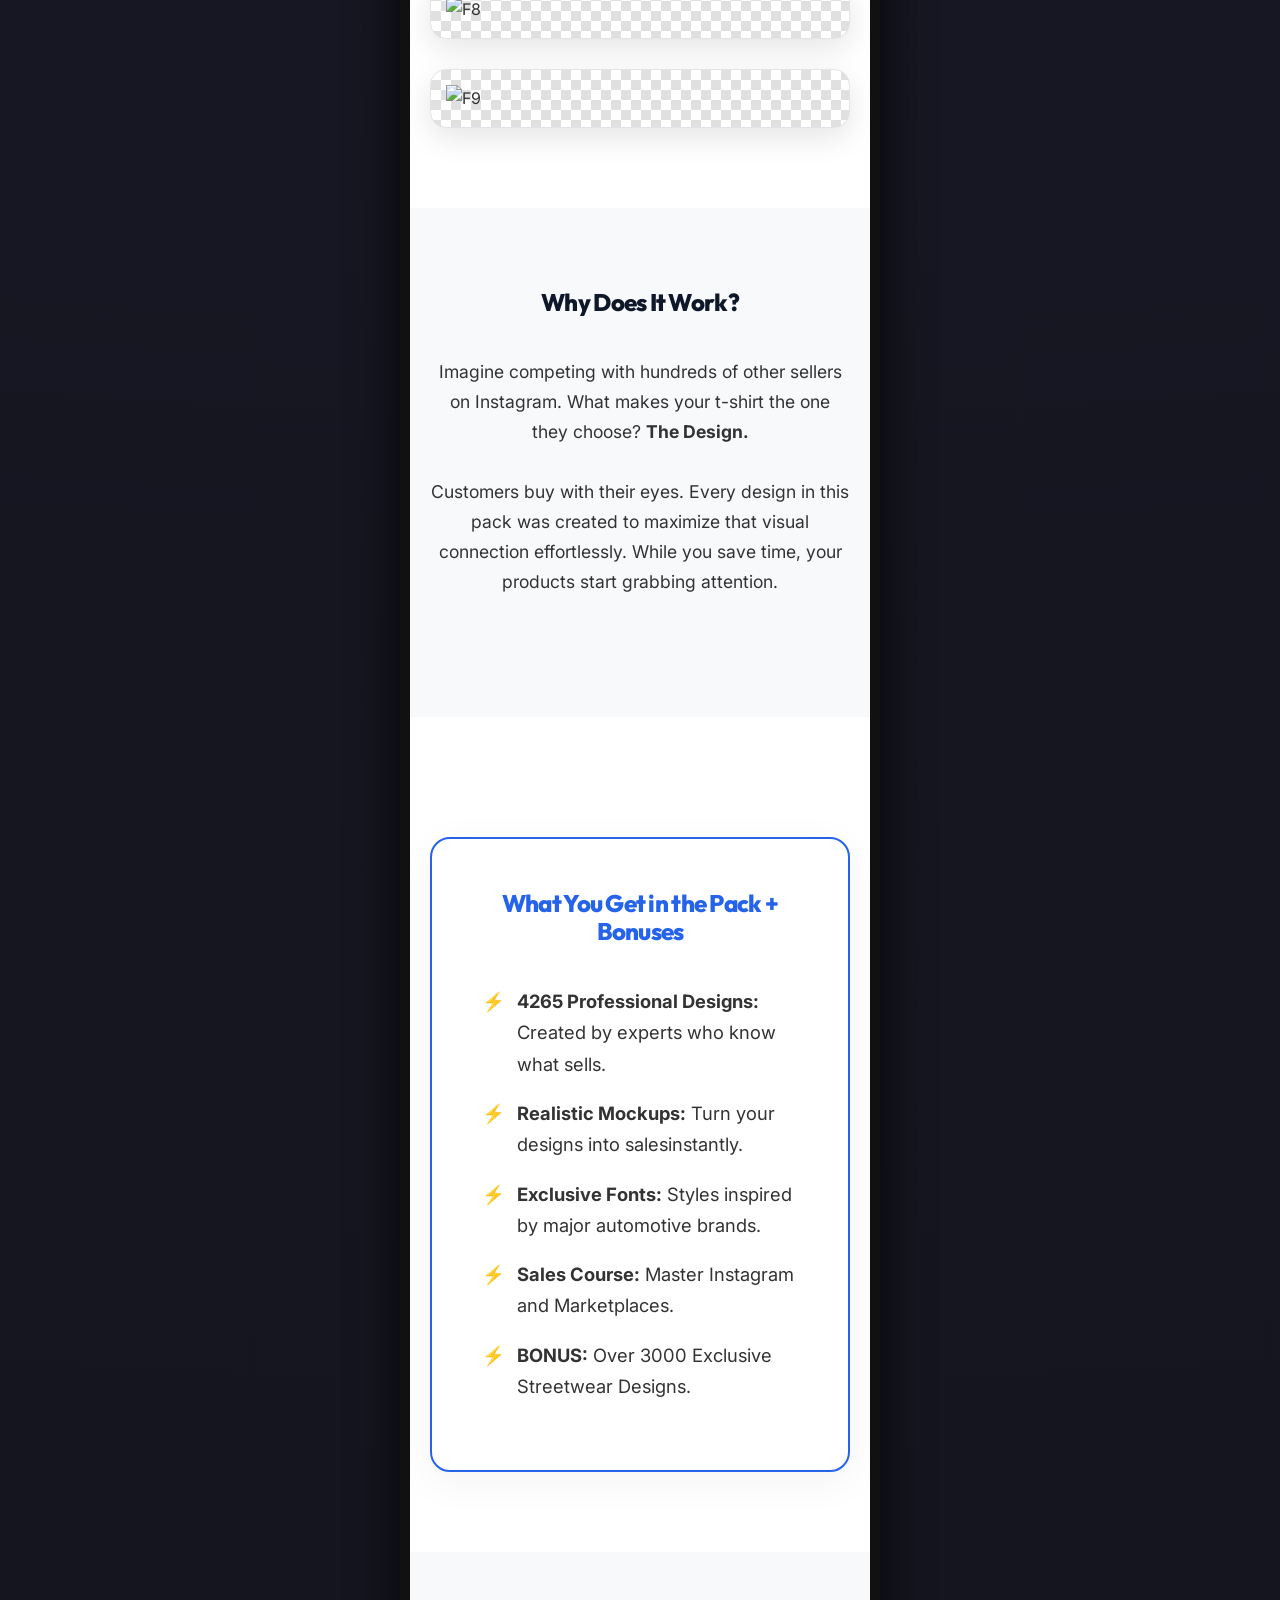
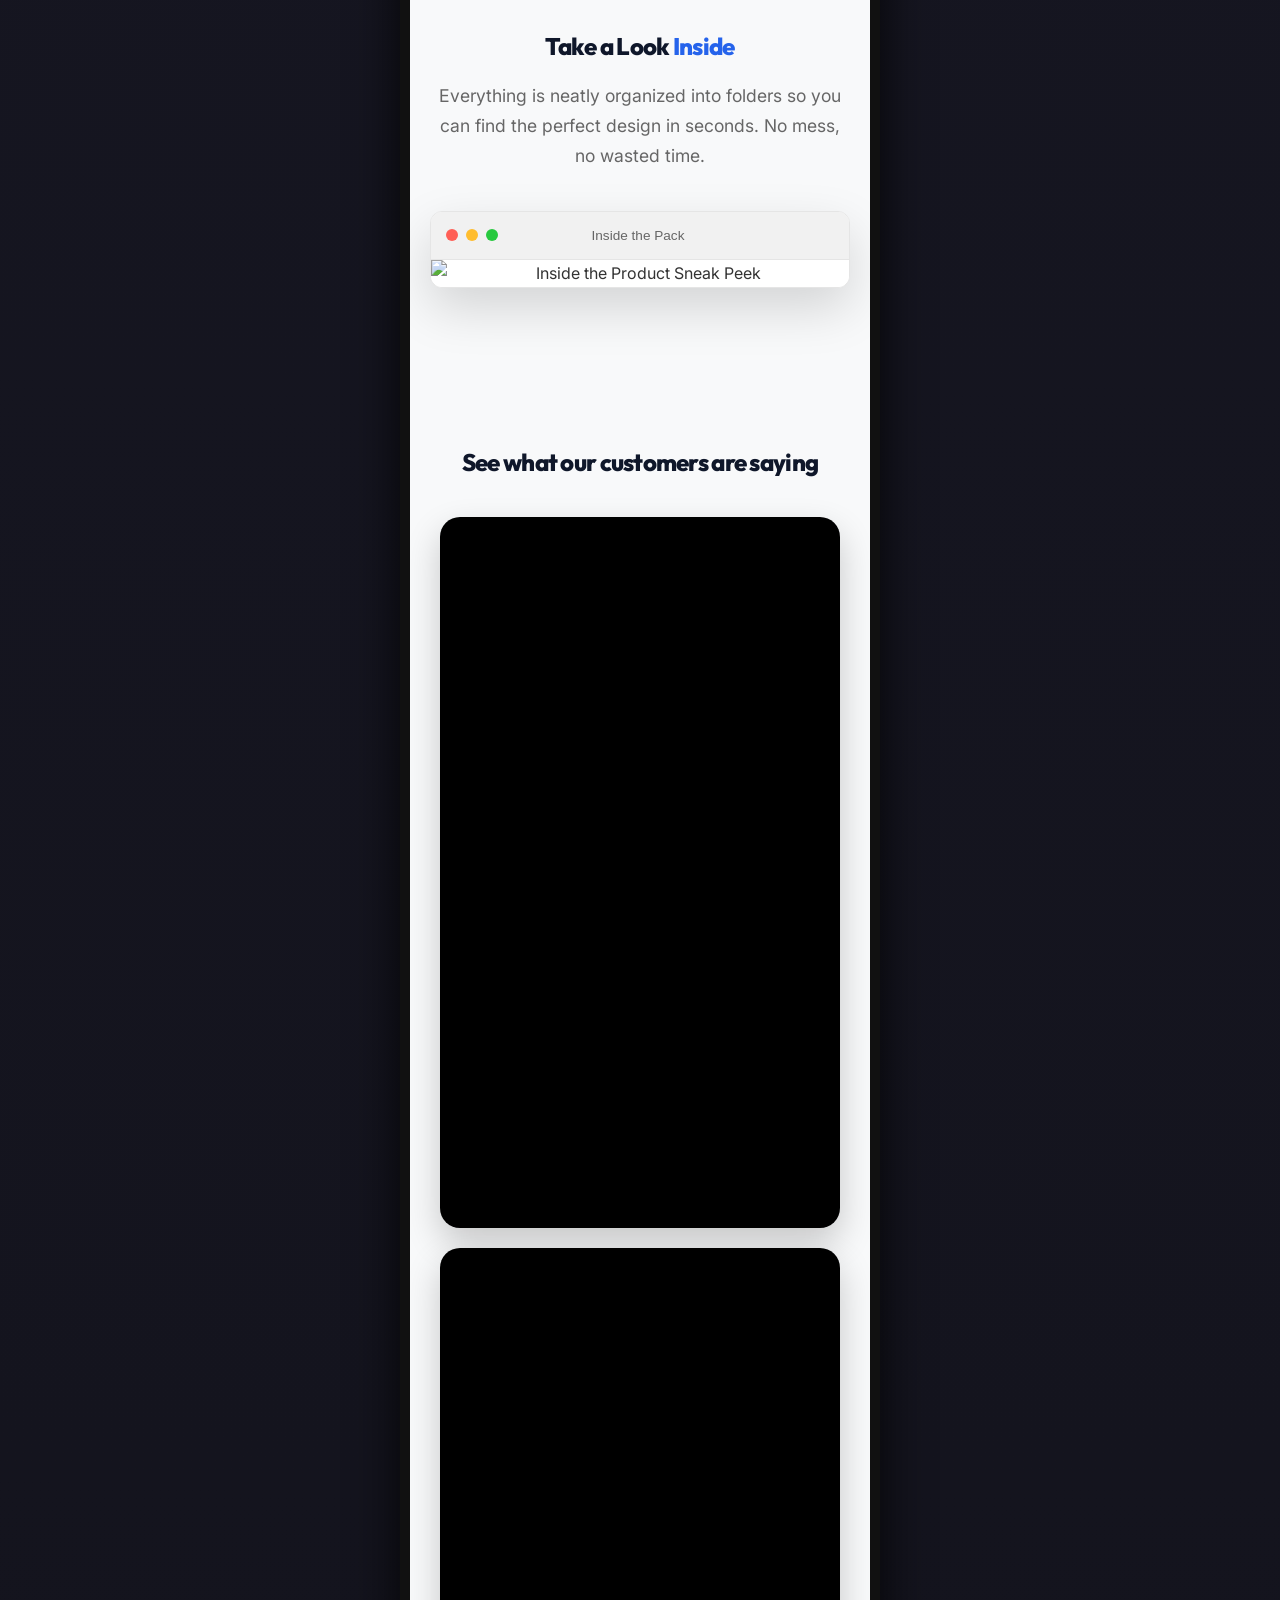
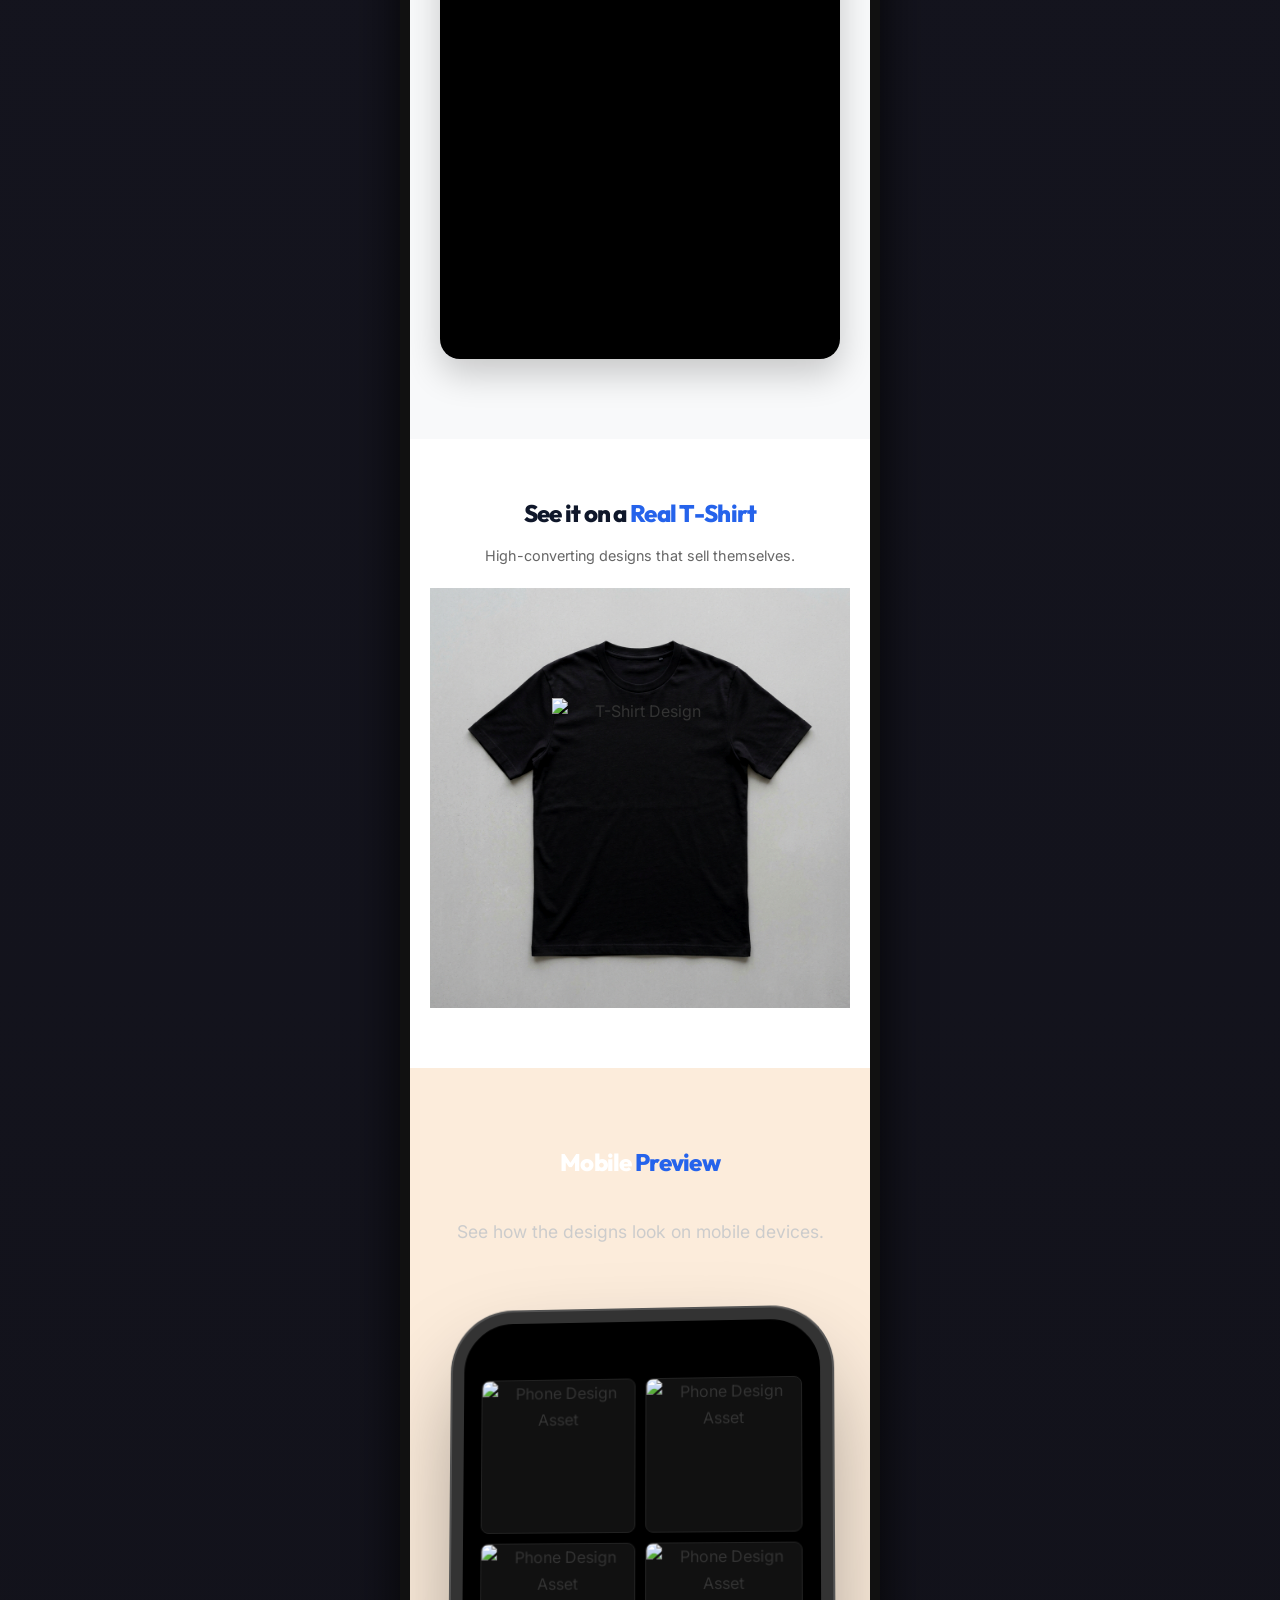
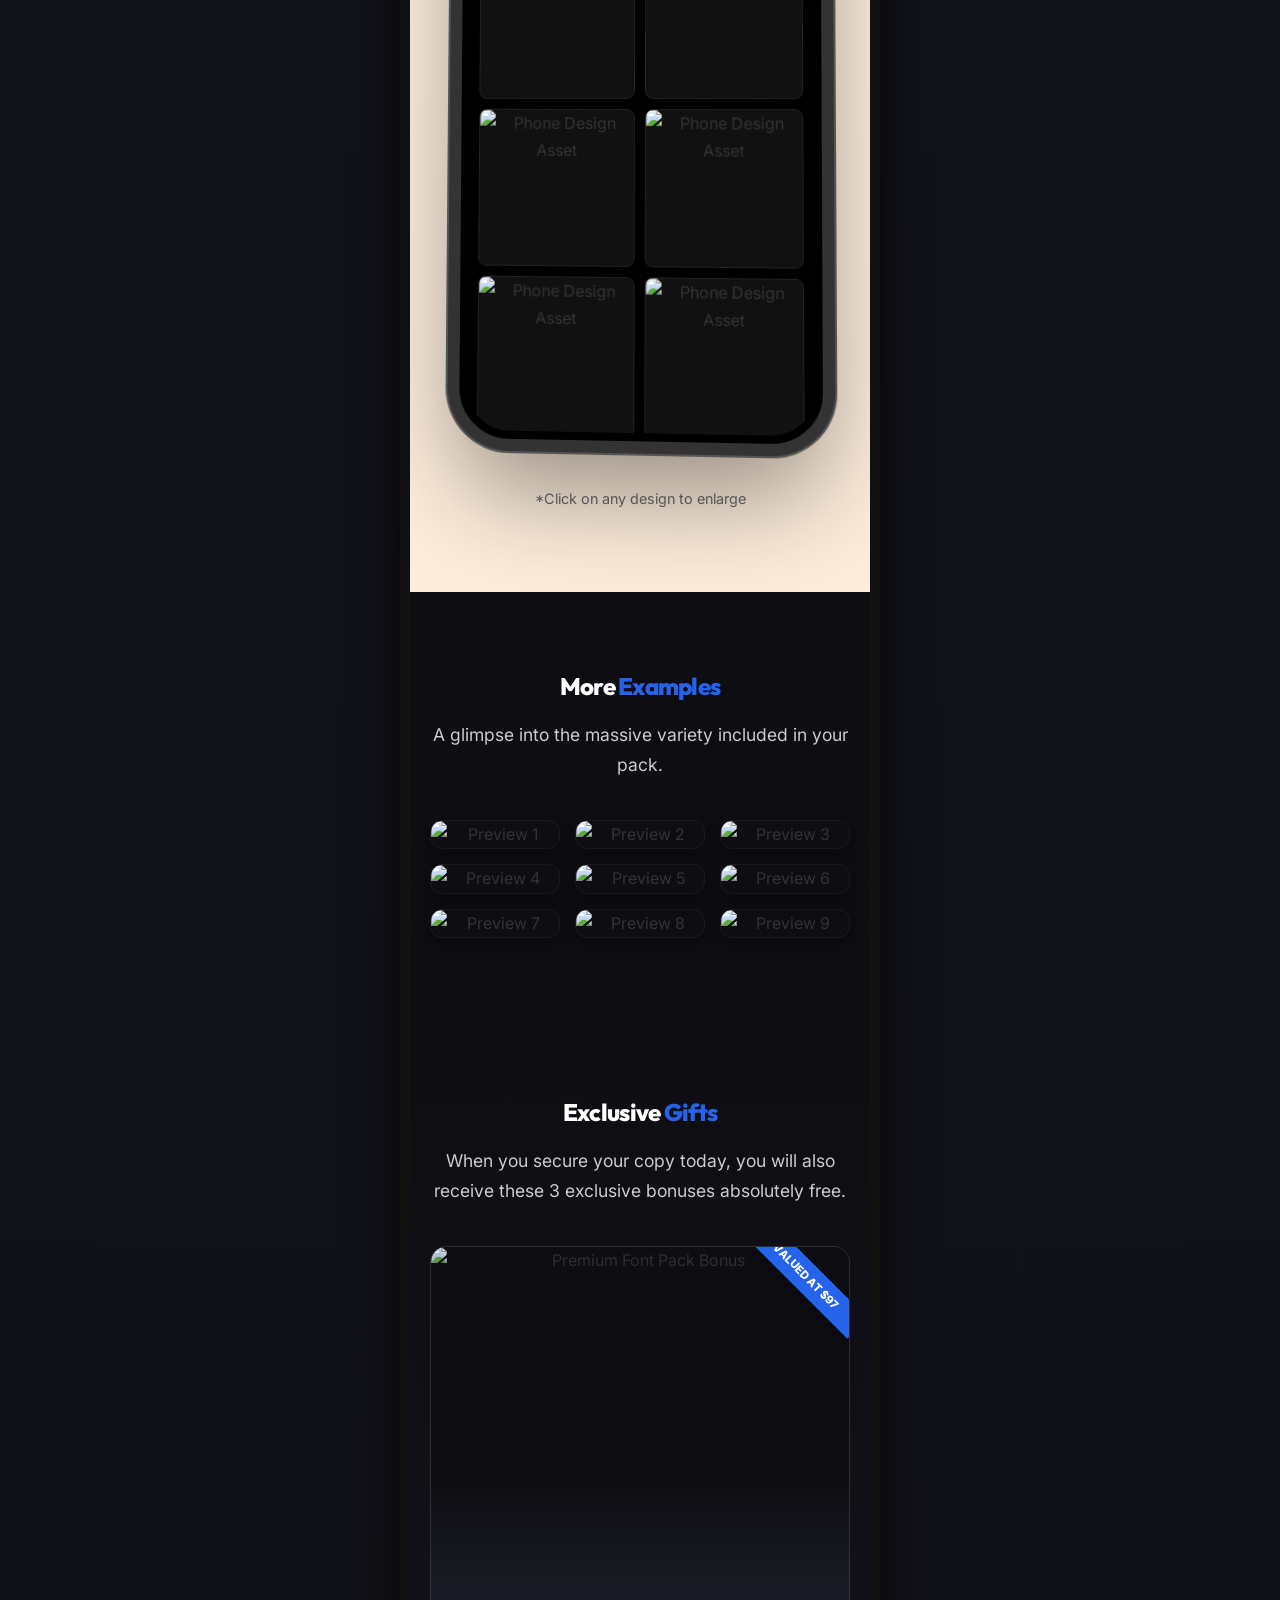
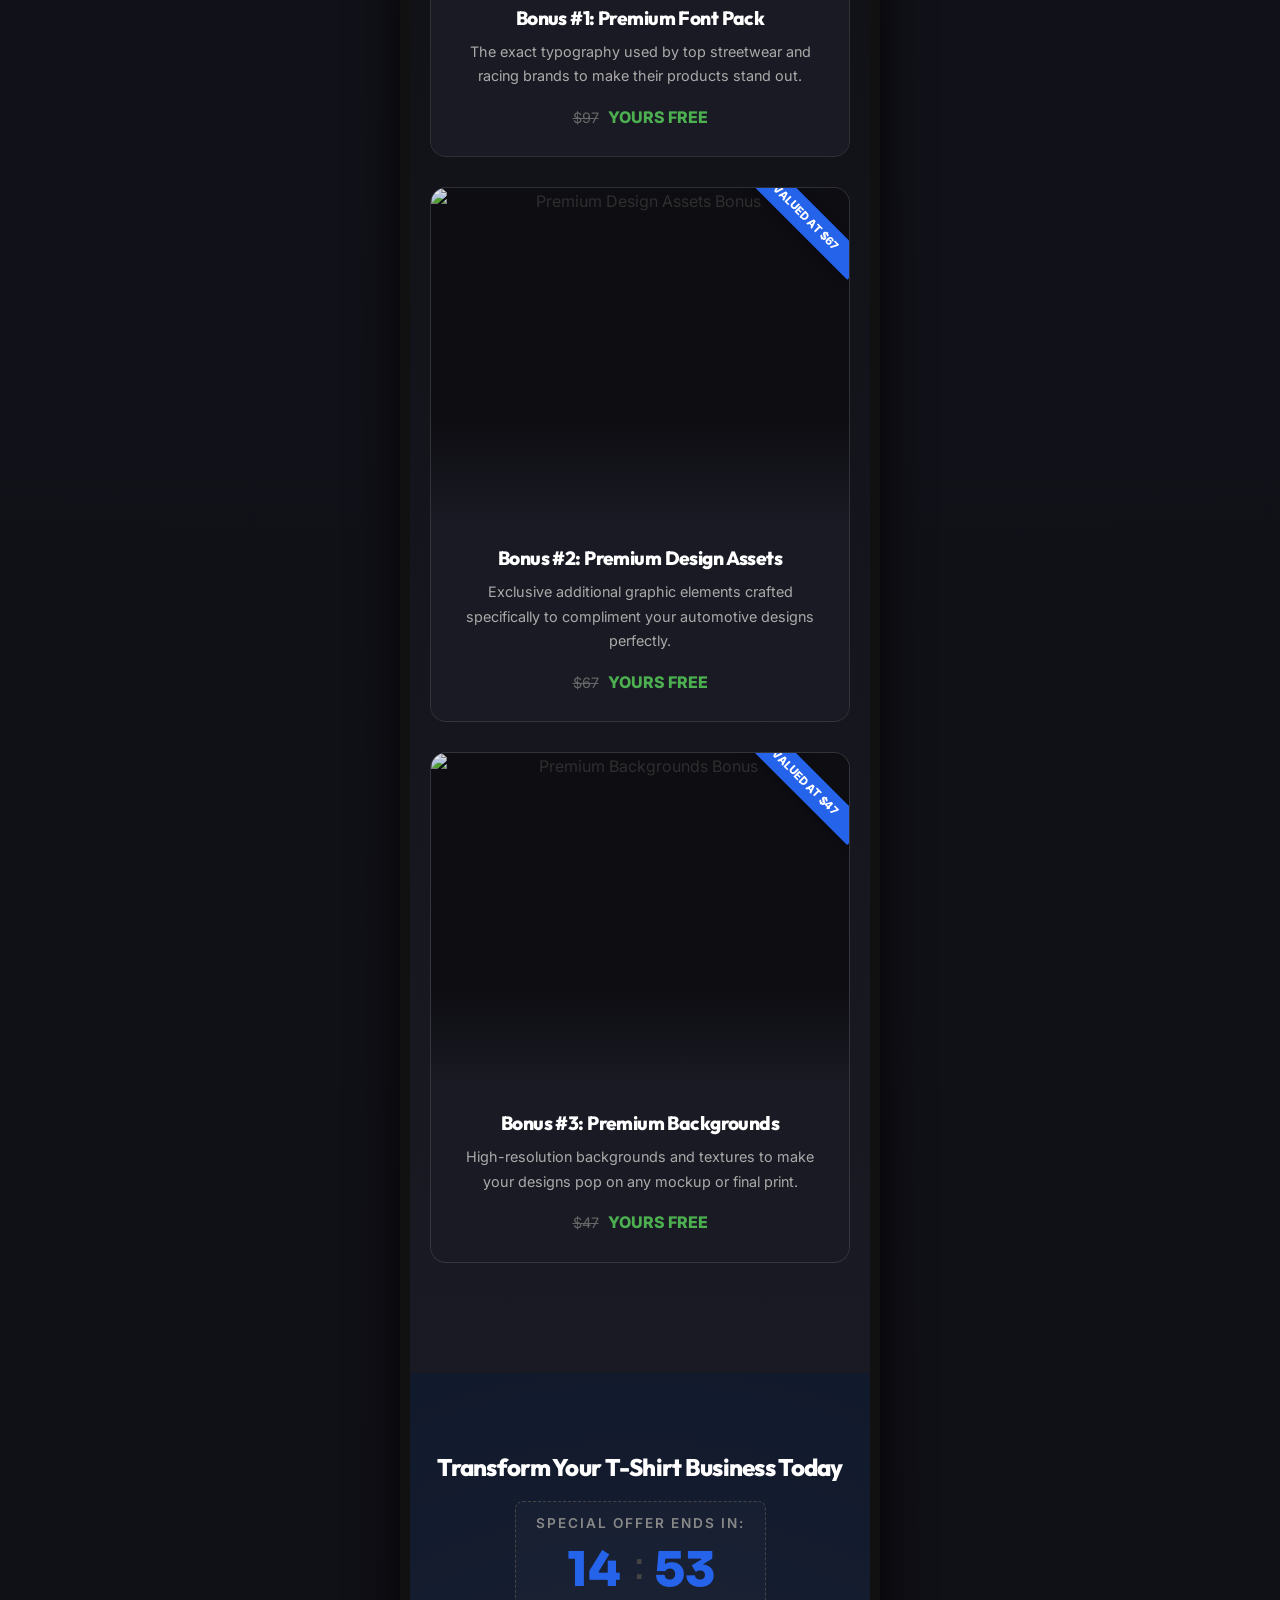
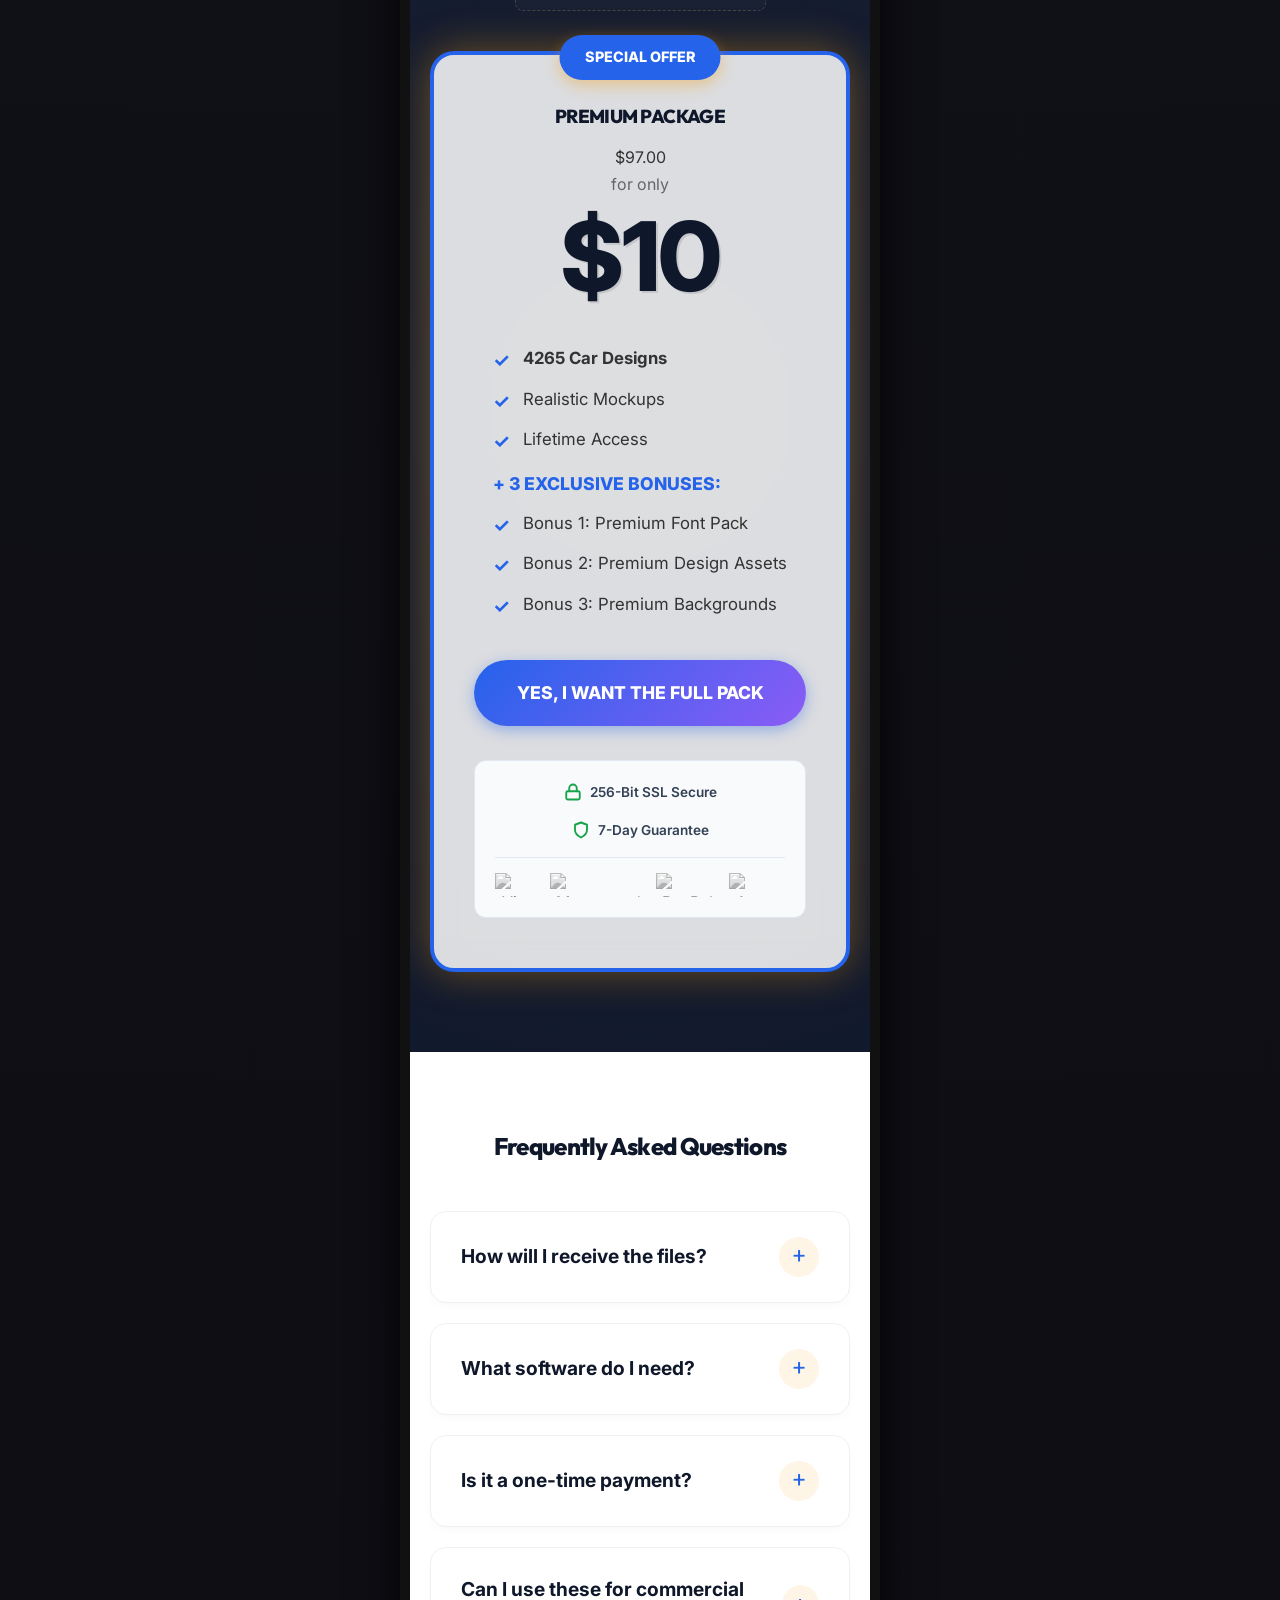
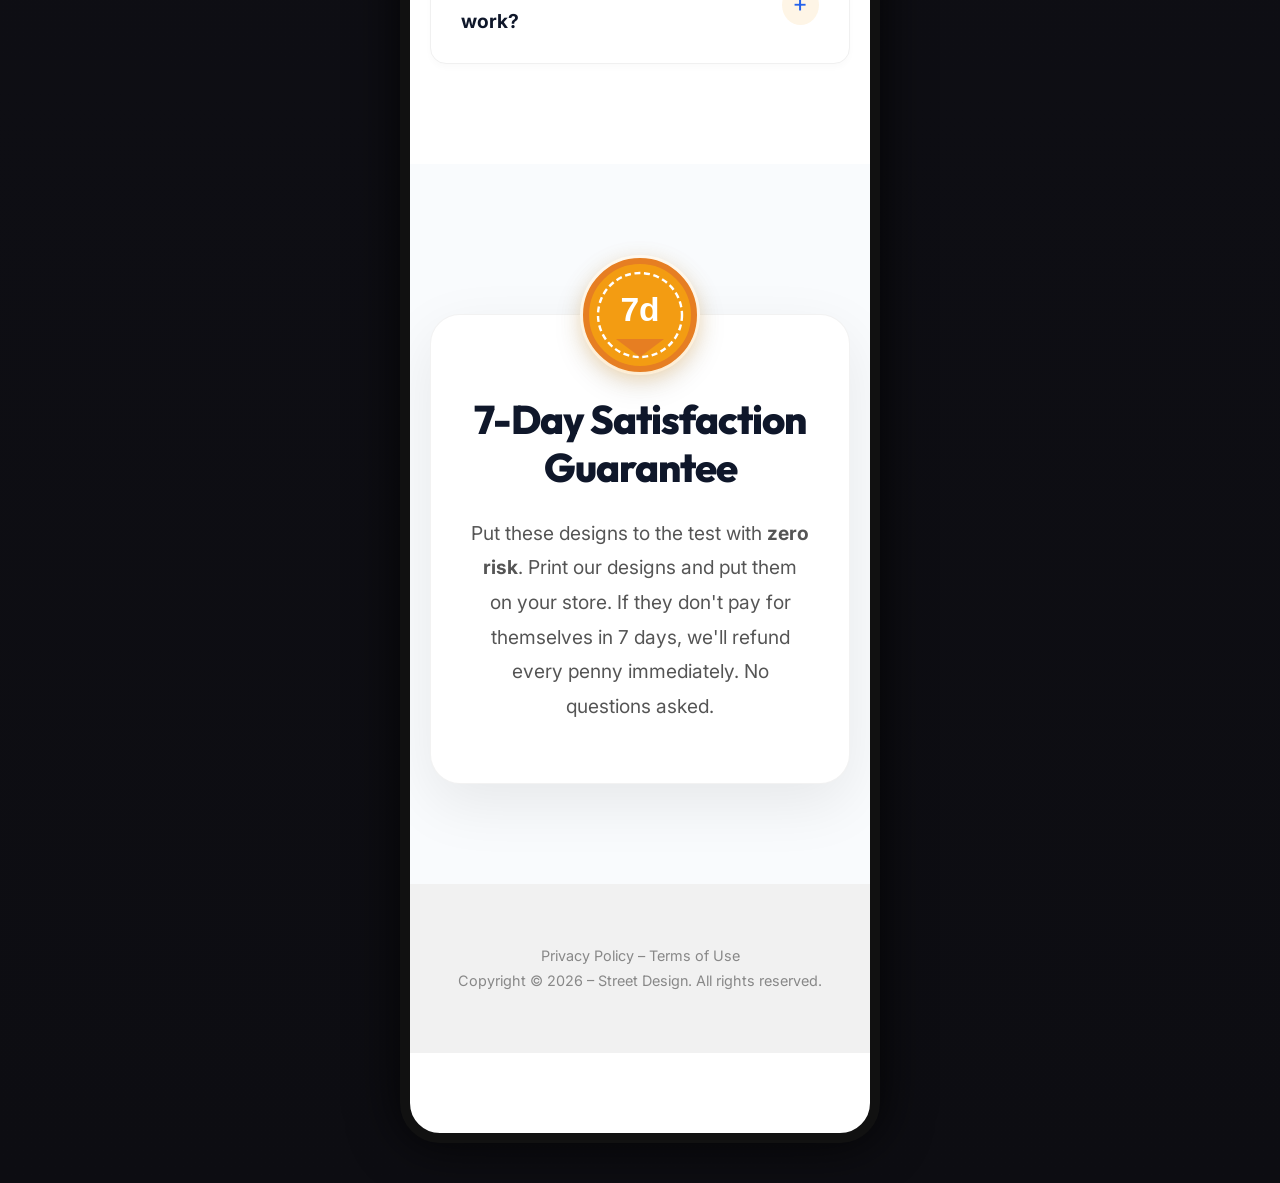
==== commit e81b4561: "Add files via upload" ====
--- a/index.html
+++ b/index.html
@@ -434,11 +434,11 @@
             <div class="d-flex justify-center gap-20 align-center" style="align-items: stretch;">
                 <!-- Premium Package (Now First) -->
                 <div class="pricing-card best-value reveal">
-                    <div class="best-value-badge">MOST POPULAR (97% CHOICE)</div>
+                    <div class="best-value-badge">SPECIAL OFFER</div>
                     <h3>PREMIUM PACKAGE</h3>
                     <div class="price-original">$97.00</div>
                     <p style="color: #666;">for only</p>
-                    <div class="price-final">$27</div>
+                    <div class="price-final">$10</div>
                     <ul class="pricing-features">
                         <li><strong>4265 Car Designs</strong></li>
                         <li>Realistic Mockups</li>
@@ -474,23 +474,7 @@
                     </div>
                 </div>
 
-                <!-- Simple Package -->
-                <div class="pricing-card reveal reveal-delay-2">
-                    <h3>SIMPLE PACKAGE</h3>
-                    <div class="price-original">$67.00</div>
-                    <p style="color: #666;">for only</p>
-                    <div class="price-final">$17</div>
-                    <ul class="pricing-features">
-                        <li>546 Car Designs</li>
-                        <li style="color: #666; font-size: 0.95rem;">❌ No Exclusive Bonuses</li>
-                        <li style="color: #666; font-size: 0.95rem;">❌ No Realistic Mockups</li>
-                        <li style="color: #666; font-size: 0.95rem;">❌ No Premium Fonts</li>
-                    </ul>
-                    <a href="https://pay.hotmart.com/G102281667M?off=rmfv3y5n&checkoutMode=10" class="btn-cta" target="_blank"
-                        onclick="fbq('track', 'InitiateCheckout');"
-                        style="width: 100%; margin-top: auto; font-size: 1rem; background-color: #444; border-bottom-color: #222;">GET BASIC
-                        ACCESS</a>
-                </div>
+
             </div>
         </div>
     </section>
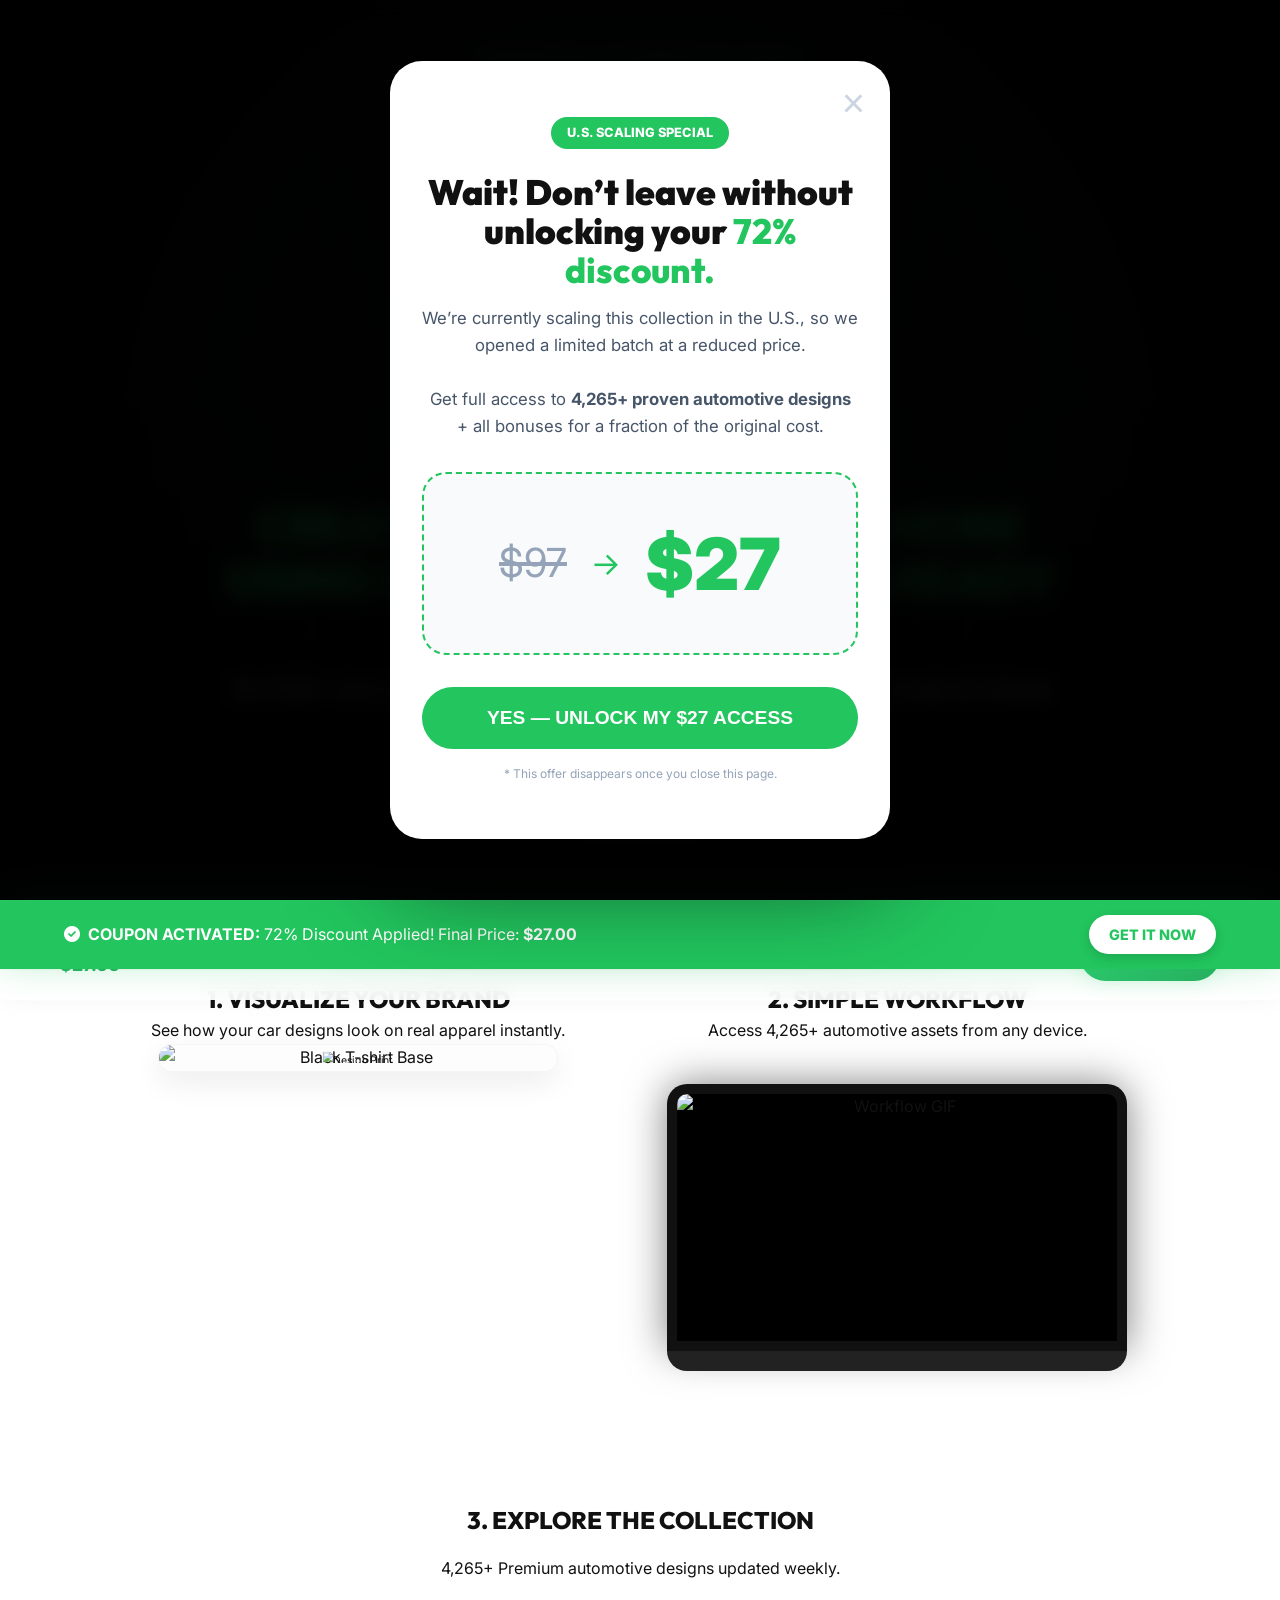
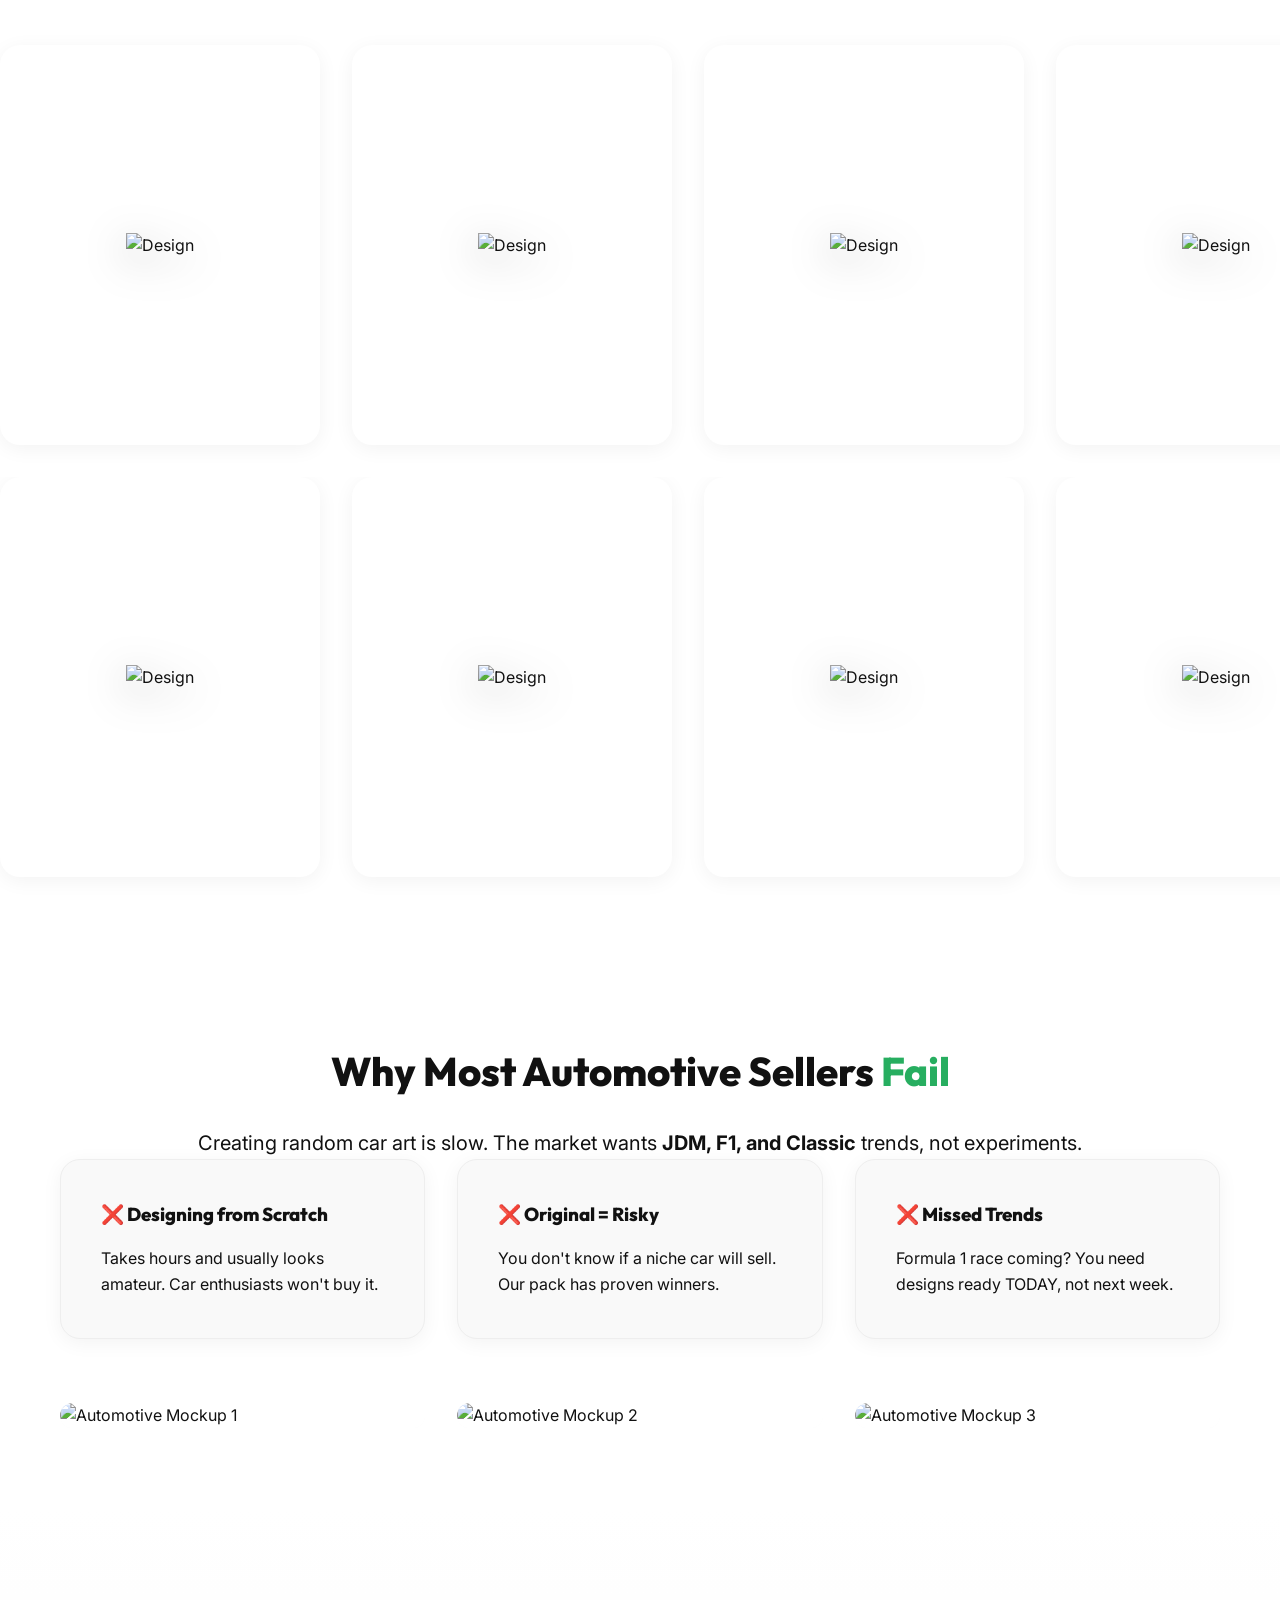
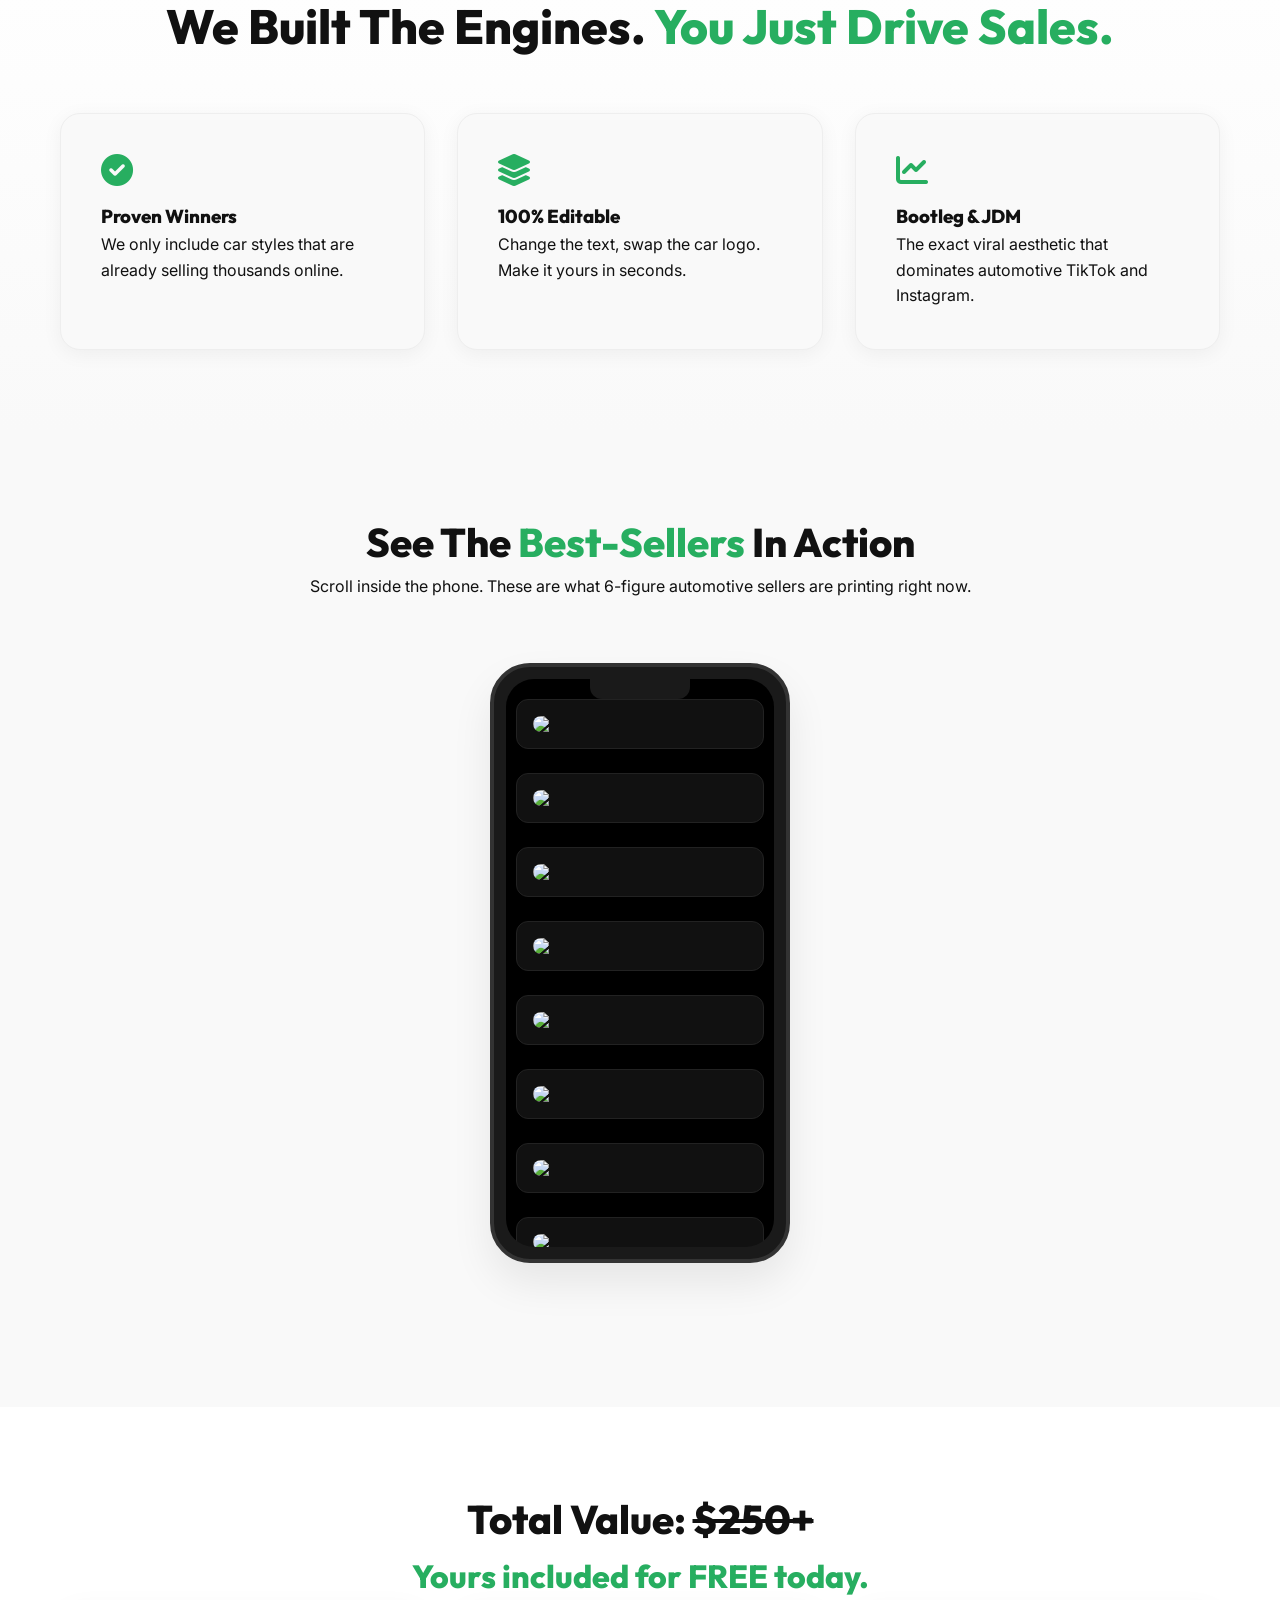
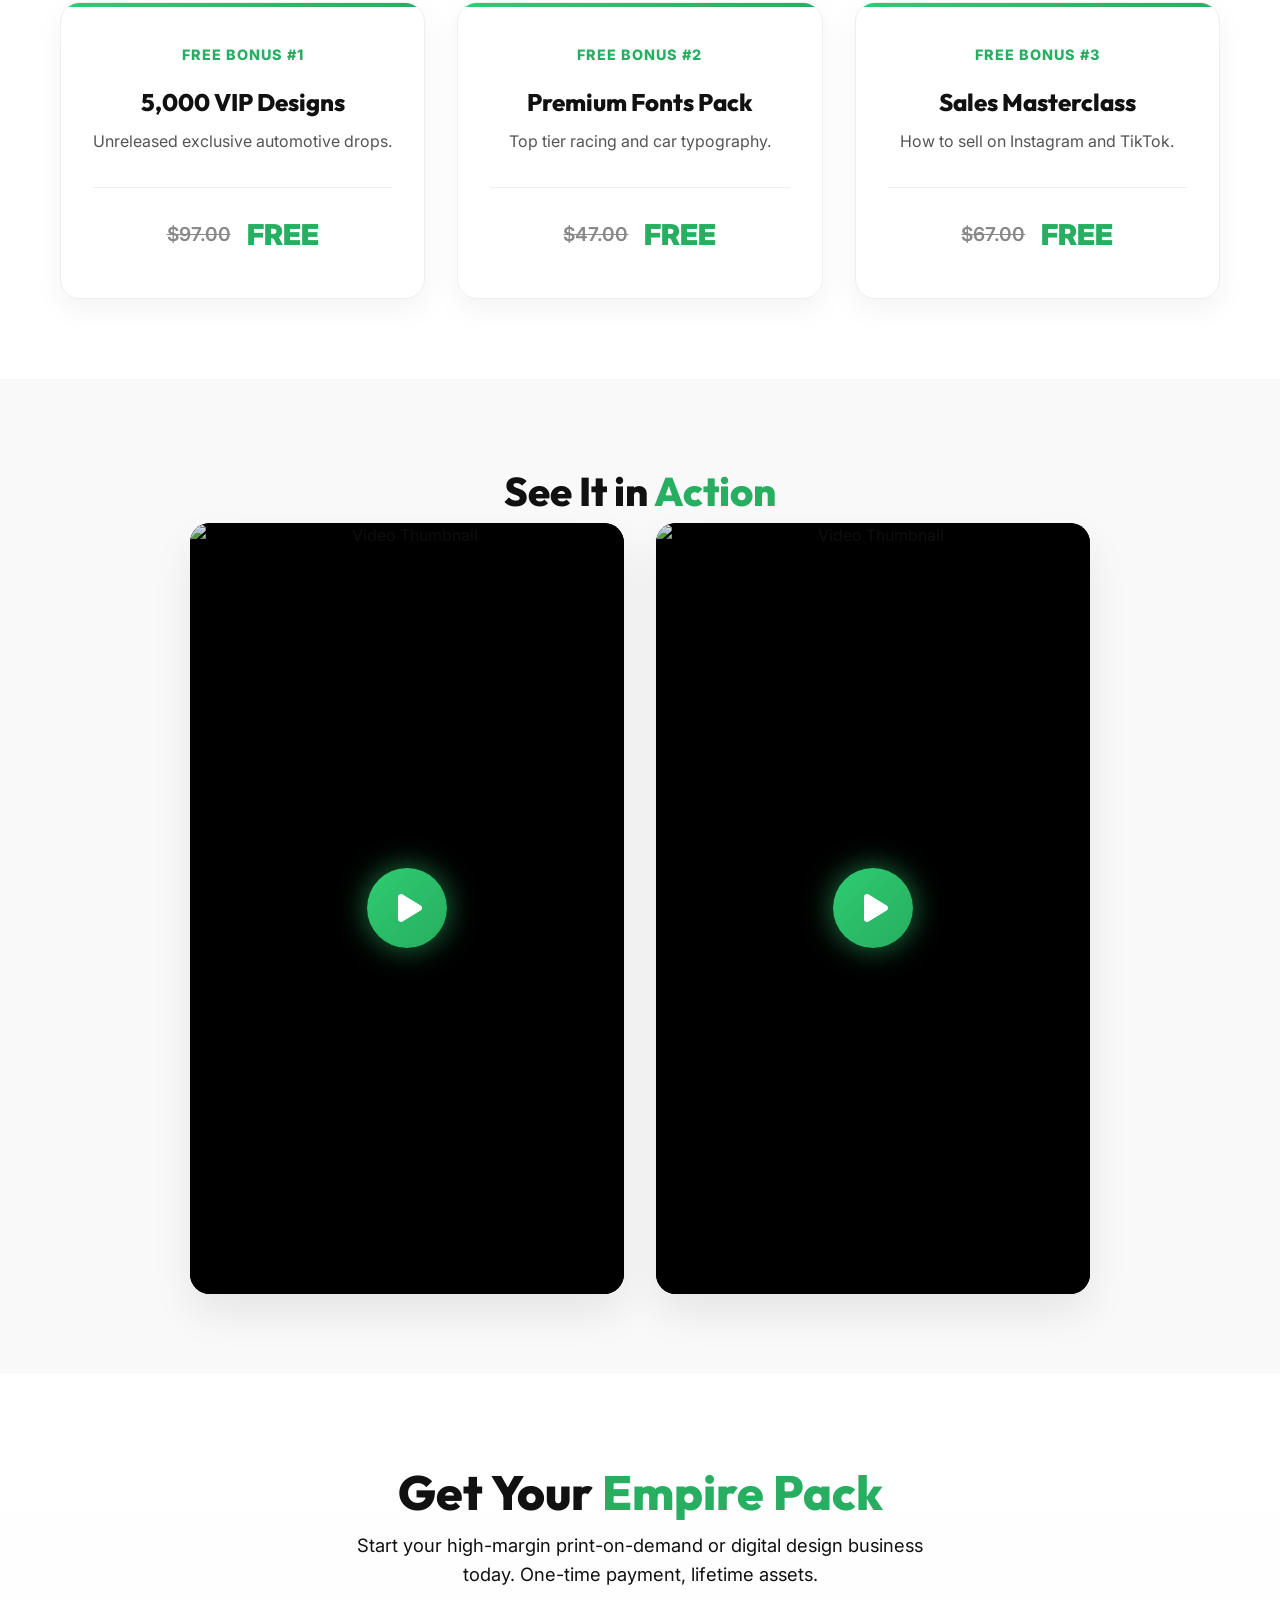
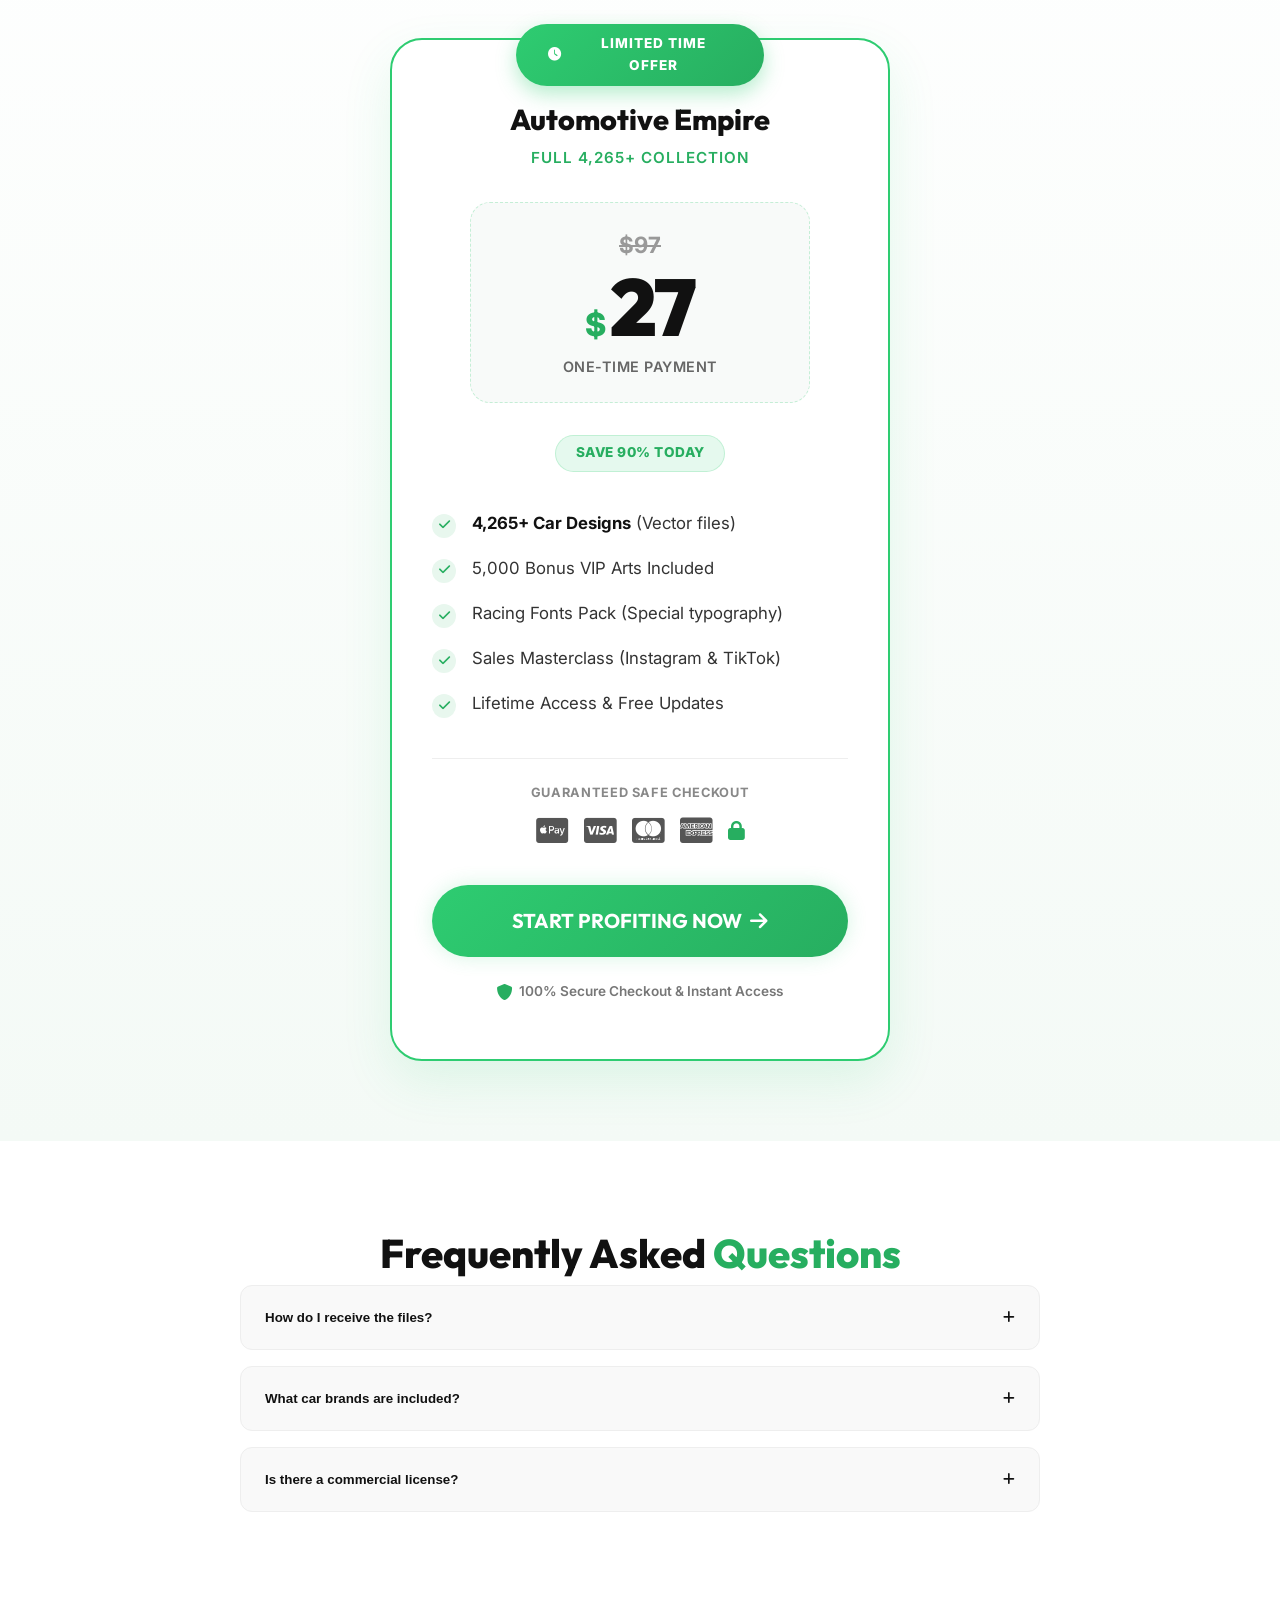
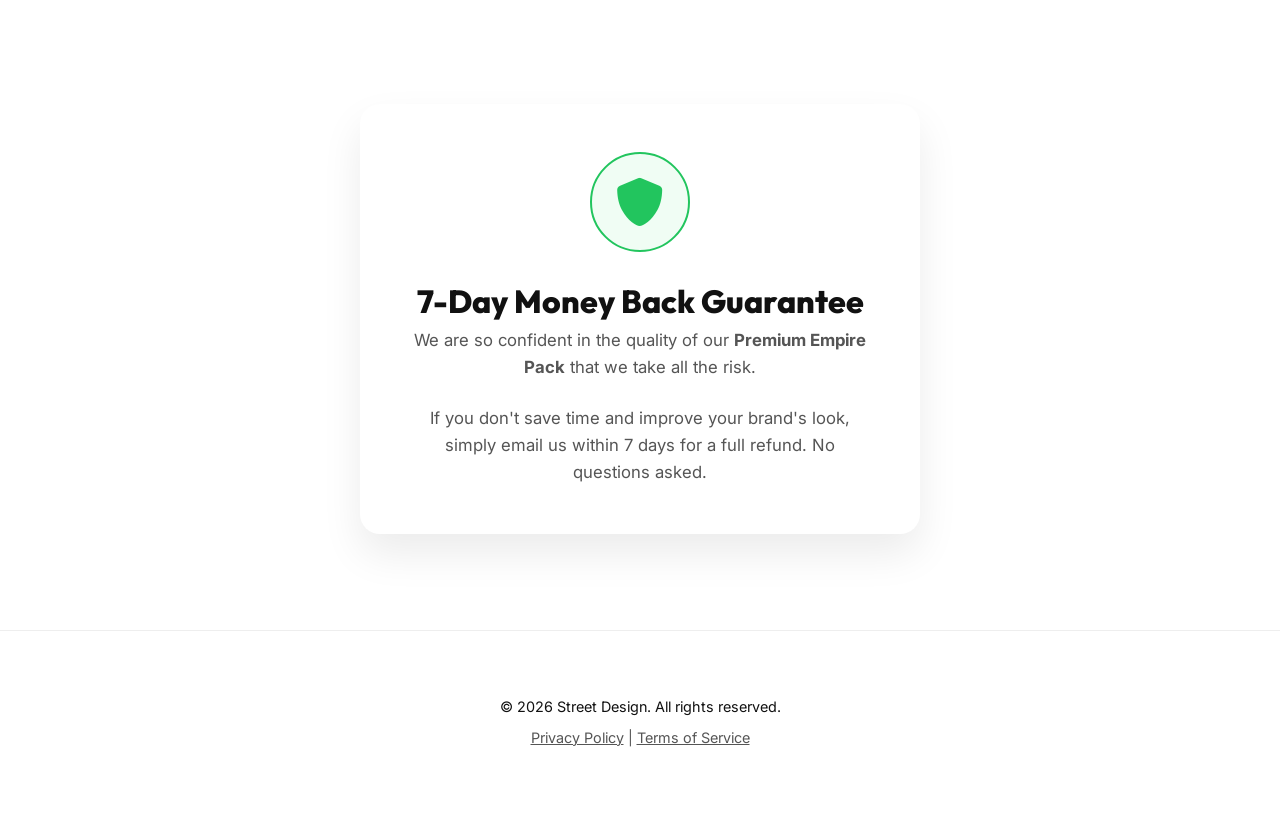
==== commit 99def329: "Add files via upload" ====
--- a/index.html
+++ b/index.html
@@ -1,813 +1,605 @@
-<!DOCTYPE html>
-<html lang="en">
-
-<head>
-    <meta charset="UTF-8">
-    <meta name="viewport" content="width=device-width, initial-scale=1.0">
-    <title>Car Design Pack - Professional Automotive Assets</title>
-    <link rel="preconnect" href="https://fonts.googleapis.com">
-    <link rel="preconnect" href="https://fonts.gstatic.com" crossorigin>
-    <link rel="preconnect" href="https://i.ibb.co">
-    <link rel="preconnect" href="https://assets.makefunnels.com.br">
-    <link
-        href="https://fonts.googleapis.com/css2?family=Inter:wght@400;500;700&family=Outfit:wght@400;600;700;800&family=Sora:wght@400;700;800&display=swap"
-        rel="stylesheet">
-    <link rel="stylesheet" href="style.css">
-    <meta name="description"
-        content="4265+ Professional Car Designs for Printers. Boost your sales with clean, ready-to-use vector assets.">
-
-    <!-- Meta Pixel Code -->
-    <script>
-        !function (f, b, e, v, n, t, s) {
-            if (f.fbq) return; n = f.fbq = function () {
-                n.callMethod ?
-                    n.callMethod.apply(n, arguments) : n.queue.push(arguments)
-            };
-            if (!f._fbq) f._fbq = n; n.push = n; n.loaded = !0; n.version = '2.0';
-            n.queue = []; t = b.createElement(e); t.async = !0;
-            t.src = v; s = b.getElementsByTagName(e)[0];
-            s.parentNode.insertBefore(t, s)
-        }(window, document, 'script',
-            'https://connect.facebook.net/en_US/fbevents.js');
-        fbq('init', '1552267532691395');
-        fbq('track', 'PageView');
-    </script>
-    <noscript><img height="1" width="1" style="display:none"
-            src="https://www.facebook.com/tr?id=1552267532691395&ev=PageView&noscript=1" /></noscript>
-    <!-- End Meta Pixel Code -->
-</head>
-
-<body>
-
-
-
-    <!-- App Container -->
-    <main id="app-container">
-
-        <!-- App Header (Sticky Top Bar) -->
-        <div class="app-header">
-            <div class="app-header-icon" style="opacity: 0;">☰</div> <!-- Placeholder for balance -->
-            <div class="app-header-title">STREET DESIGN</div>
-            <div class="app-header-icon">🔥</div>
-        </div>
-
-        <!-- Hero Section -->
-        <header class="text-center">
-        <div class="container reveal">
-            <h1 class="hero-headline">You’re Losing Sales by Not Having <span class="text-gradient">Designs That Actually
-                    Sell!</span></h1>
-            <div class="sub-headline reveal reveal-delay-2">
-                <p>Discover how Print-On-Demand sellers and Local Print Shops are <span class="highlight-box">dominating</span> Etsy and Shopify with
-                    4265+ ready-to-print designs. No Photoshop skills required.</p>
-            </div>
-            <a href="#pricing" class="btn-cta" style="margin-top: 50px;">YES, I WANT INSTANT ACCESS</a>
-        </div>
-    </header>
-
-    <!-- Marquee Scroller (Infinite Loop) -->
-    <div class="marquee-container">
-        <!-- Row 1: Scrolling Left -->
-        <div class="marquee-row">
-            <div class="marquee-track scroll-left">
-                <!-- Group 1 (Images 1-8) -->
-                <img src="https://wsrv.nl/?url=i.ibb.co/5gxFddry/1-664.png&w=320&output=webp" alt="Car Design 1" class="marquee-img" fetchpriority="high">
-                <img src="https://wsrv.nl/?url=i.ibb.co/tw2442zL/1-667.png&w=320&output=webp" alt="Car Design 2" class="marquee-img" fetchpriority="high">
-                <img src="https://wsrv.nl/?url=i.ibb.co/DHF2Kpsx/1-683.png&w=320&output=webp" alt="Car Design 3" class="marquee-img" fetchpriority="high">
-                <img src="https://wsrv.nl/?url=i.ibb.co/PZF5z6kv/1-705.png&w=320&output=webp" alt="Car Design 4" class="marquee-img" fetchpriority="high">
-                <img src="https://wsrv.nl/?url=i.ibb.co/HpM3Ky6Z/1-712.png&w=320&output=webp" alt="Car Design 5" class="marquee-img">
-                <img src="https://wsrv.nl/?url=i.ibb.co/3yQdDx9c/1-713.png&w=320&output=webp" alt="Car Design 6" class="marquee-img">
-                <img src="https://wsrv.nl/?url=i.ibb.co/wXP37xv/1-720.png&w=320&output=webp" alt="Car Design 7" class="marquee-img">
-                <img src="https://wsrv.nl/?url=i.ibb.co/hxNTkGqR/1-741.png&w=320&output=webp" alt="Car Design 8" class="marquee-img">
-                <!-- Duplicate Group 1 -->
-                <img src="https://wsrv.nl/?url=i.ibb.co/5gxFddry/1-664.png&w=320&output=webp" alt="Car Design 1" class="marquee-img">
-                <img src="https://wsrv.nl/?url=i.ibb.co/tw2442zL/1-667.png&w=320&output=webp" alt="Car Design 2" class="marquee-img">
-                <img src="https://wsrv.nl/?url=i.ibb.co/DHF2Kpsx/1-683.png&w=320&output=webp" alt="Car Design 3" class="marquee-img">
-                <img src="https://wsrv.nl/?url=i.ibb.co/PZF5z6kv/1-705.png&w=320&output=webp" alt="Car Design 4" class="marquee-img">
-                <img src="https://wsrv.nl/?url=i.ibb.co/HpM3Ky6Z/1-712.png&w=320&output=webp" alt="Car Design 5" class="marquee-img">
-                <img src="https://wsrv.nl/?url=i.ibb.co/3yQdDx9c/1-713.png&w=320&output=webp" alt="Car Design 6" class="marquee-img">
-                <img src="https://wsrv.nl/?url=i.ibb.co/wXP37xv/1-720.png&w=320&output=webp" alt="Car Design 7" class="marquee-img">
-                <img src="https://wsrv.nl/?url=i.ibb.co/hxNTkGqR/1-741.png&w=320&output=webp" alt="Car Design 8" class="marquee-img">
-            </div>
-        </div>
-
-        <!-- Row 2: Scrolling Right -->
-        <div class="marquee-row">
-            <div class="marquee-track reverse scroll-right">
-                <!-- Group 2 (Images 9-16) -->
-                <img src="https://wsrv.nl/?url=i.ibb.co/BKYRJXZd/1-780.png&w=320&output=webp" alt="Car Design 9" class="marquee-img">
-                <img src="https://wsrv.nl/?url=i.ibb.co/qFYgrXz8/1-823.png&w=320&output=webp" alt="Car Design 10" class="marquee-img">
-                <img src="https://wsrv.nl/?url=i.ibb.co/5XnnPRFd/1-849.png&w=320&output=webp" alt="Car Design 11" class="marquee-img">
-                <img src="https://wsrv.nl/?url=i.ibb.co/dJ7BkhK9/1-892.png&w=320&output=webp" alt="Car Design 12" class="marquee-img">
-                <img src="https://wsrv.nl/?url=i.ibb.co/Tx89Jn6f/1-1076.png&w=320&output=webp" alt="Car Design 13" class="marquee-img">
-                <img src="https://wsrv.nl/?url=i.ibb.co/93WTNhCk/1-1222.png&w=320&output=webp" alt="Car Design 14" class="marquee-img">
-                <img src="https://wsrv.nl/?url=i.ibb.co/PGQv5PYq/1-1272.png&w=320&output=webp" alt="Car Design 15" class="marquee-img">
-                <img src="https://wsrv.nl/?url=i.ibb.co/tw6hYY7Z/1-1353.png&w=320&output=webp" alt="Car Design 16" class="marquee-img">
-                <!-- Duplicate Group 2 -->
-                <img src="https://wsrv.nl/?url=i.ibb.co/BKYRJXZd/1-780.png&w=320&output=webp" alt="Car Design 9" class="marquee-img">
-                <img src="https://wsrv.nl/?url=i.ibb.co/qFYgrXz8/1-823.png&w=320&output=webp" alt="Car Design 10" class="marquee-img">
-                <img src="https://wsrv.nl/?url=i.ibb.co/5XnnPRFd/1-849.png&w=320&output=webp" alt="Car Design 11" class="marquee-img">
-                <img src="https://wsrv.nl/?url=i.ibb.co/dJ7BkhK9/1-892.png&w=320&output=webp" alt="Car Design 12" class="marquee-img">
-                <img src="https://wsrv.nl/?url=i.ibb.co/Tx89Jn6f/1-1076.png&w=320&output=webp" alt="Car Design 13" class="marquee-img">
-                <img src="https://wsrv.nl/?url=i.ibb.co/93WTNhCk/1-1222.png&w=320&output=webp" alt="Car Design 14" class="marquee-img">
-                <img src="https://wsrv.nl/?url=i.ibb.co/PGQv5PYq/1-1272.png&w=320&output=webp" alt="Car Design 15" class="marquee-img">
-                <img src="https://wsrv.nl/?url=i.ibb.co/tw6hYY7Z/1-1353.png&w=320&output=webp" alt="Car Design 16" class="marquee-img">
-            </div>
-        </div>
-    </div>
-
-    <!-- Laptop Showcase Section (Moved to Top) -->
-    <section class="section-padding laptop-section text-center">
-        <div class="container">
-            <h2 class="text-secondary reveal" style="color: #fff; margin-bottom: 40px;">Explore the <span
-                    class="text-primary">Full Collection</span></h2>
-            <p class="reveal reveal-delay-1" style="color: #ccc; margin-bottom: 50px; font-size: 1.1rem;">Scroll inside
-                the laptop to see the massive variety of designs.</p>
-
-            <div class="laptop-container reveal reveal-delay-2">
-                <div class="laptop-frame">
-                    <div class="laptop-screen-bezel">
-                        <div class="laptop-screen-content">
-                            <!-- Helper text for user inside screen -->
-                            <p style="color: #444; font-size: 0.8rem; margin-bottom: 10px;">SCROLL DOWN &darr;</p>
-                            <div class="img-grid-laptop" id="laptopGrid">
-                                <!-- Images will be injected here via JS -->
-                            </div>
-                        </div>
-                    </div>
-                    <div class="laptop-base"></div>
-                </div>
-            </div>
-
-            <p style="margin-top: 50px; font-size: 0.9rem; color: #888;">*Click on any design to enlarge</p>
-        </div>
-    </section>
-
-    <!-- Gallery / Problem Section -->
-    <section class="section-padding bg-light">
-        <div class="container">
-            <div class="text-center reveal">
-                <h2>"Have you ever spent hours in Photoshop, but it never turns out how you imagined?"</h2>
-                <p class="mt-50" style="color: #666; max-width: 700px; margin: 20px auto;">The truth is: people buy
-                    designs that resonate with them visually. You don’t need to be a professional designer to make that
-                    happen—you just need the right assets.</p>
-            </div>
-        </div>
-    </section>
-
-    <!-- Agitation Section -->
-    <section class="section-padding" style="padding-top: 20px;">
-        <div class="container text-center">
-            <h2 class="text-secondary reveal">Why might your sales be low?</h2>
-            <div class="feature-box reveal reveal-delay-2">
-                <ul class="features-list">
-                    <li><strong>Generic designs</strong> that satisfy no one and fail to grab attention.</li>
-                    <li><strong>Creating from scratch</strong> takes up your valuable time and causes missed
-                        opportunities.</li>
-                    <li><strong>Outdated styles</strong> that drive potential customers away immediately.</li>
-                </ul>
-            </div>
-
-            <div class="reveal reveal-delay-3" style="margin-top: 60px;">
-                <p style="font-size: 1.25rem;">What if you had access to <span class="text-primary"
-                        style="font-weight: bold;">ready-to-use, modern designs</span> focused on sales?</p>
-                <p>Spend your time on what truly matters: <strong>SELLING</strong>.</p>
-            </div>
-        </div>
-    </section>
-
-    <!-- Solution Gallery -->
-    <section class="section-padding bg-light">
-        <div class="container">
-            <div class="text-center reveal" style="margin-bottom: 60px;">
-                <h2>The Perfect Automotive Pack</h2>
-                <p>After researching what works, we created the ultimate solution:</p>
-            </div>
-
-            <div class="gallery-grid">
-                <div class="gallery-item reveal reveal-delay-1"><img
-                        src="https://assets.makefunnels.com.br/media/users/u2955/media-2955-323677ef198982f9918-vp-default-lg-377px.webp"
-                        alt="Feature 1"></div>
-                <div class="gallery-item reveal reveal-delay-2"><img
-                        src="https://assets.makefunnels.com.br/media/users/u2955/media-2955-321677ef1900c6fe364-vp-default-lg-377px.webp"
-                        alt="Feature 2"></div>
-                <div class="gallery-item reveal reveal-delay-3"><img
-                        src="https://assets.makefunnels.com.br/media/users/u2955/media-2955-320677ef18bc76d071-vp-default-lg-377px.webp"
-                        alt="Feature 3"></div>
-            </div>
-
-            <div class="feature-box text-center reveal">
-                <h3 class="text-primary">Stop guessing – the work has already been done for you!</h3>
-                <ul class="features-list mt-50" style="margin-top: 30px;">
-                    <li><strong>Ready-to-Use:</strong> No wasted time or mistakes.</li>
-                    <li><strong>Modern Style:</strong> Designed specifically to attract car enthusiasts.</li>
-                    <li><strong>Full Compatibility:</strong> Works with Photoshop, CorelDRAW, and Canva.</li>
-                </ul>
-            </div>
-        </div>
-    </section>
-
-    <!-- Massive Gallery Grid -->
-    <section class="section-padding">
-        <div class="container">
-            <div class="gallery-grid" style="grid-template-columns: repeat(auto-fit, minmax(250px, 1fr));">
-                <div class="gallery-item reveal"><img
-                        src="https://assets.makefunnels.com.br/media/users/u2955/media-2955-363678269693cd64216-vp-default-lg-377px.webp"
-                        alt="F4"></div>
-                <div class="gallery-item reveal reveal-delay-1"><img
-                        src="https://assets.makefunnels.com.br/media/users/u2955/media-2955-35767826950ba68e171-vp-default-lg-377px.webp"
-                        alt="F5"></div>
-                <div class="gallery-item reveal reveal-delay-2"><img
-                        src="https://assets.makefunnels.com.br/media/users/u2955/media-2955-35967826958ab41f754-vp-default-lg-377px.webp"
-                        alt="F6"></div>
-                <div class="gallery-item reveal"><img
-                        src="https://assets.makefunnels.com.br/media/users/u2955/media-2955-317677ef17ea0851876-vp-default-lg-377px.webp"
-                        alt="F7"></div>
-                <div class="gallery-item reveal reveal-delay-1"><img
-                        src="https://assets.makefunnels.com.br/media/users/u2955/media-2955-312677ef16814b96485-vp-default-lg-377px.webp"
-                        alt="F8"></div>
-                <div class="gallery-item reveal reveal-delay-2"><img
-                        src="https://assets.makefunnels.com.br/media/users/u2955/media-2955-315677ef17573266120-vp-default-lg-377px.webp"
-                        alt="F9"></div>
-            </div>
-        </div>
-    </section>
-
-    <!-- Why it Works -->
-    <section class="section-padding bg-light text-center">
-        <div class="container reveal">
-            <h2 class="text-secondary">Why Does It Work?</h2>
-            <div style="max-width: 800px; margin: 40px auto; font-size: 1.1rem;">
-                <p>Imagine competing with hundreds of other sellers on Instagram. What makes your t-shirt the one they
-                    choose? <strong>The Design.</strong></p>
-                <br>
-                <p>Customers buy with their eyes. Every design in this pack was created to maximize that visual
-                    connection effortlessly. While you save time, your products start grabbing attention.</p>
-            </div>
-        </div>
-    </section>
-
-    <!-- What You Get -->
-    <section class="section-padding">
-        <div class="container reveal">
-            <div class="feature-box text-center" style="border: 2px solid var(--primary-color);">
-                <h2 class="text-primary">What You Get in the Pack + Bonuses</h2>
-                <ul class="features-list mt-50" style="margin-top: 40px;">
-                    <li><strong>4265 Professional Designs:</strong> Created by experts who know what sells.</li>
-                    <li><strong>Realistic Mockups:</strong> Turn your designs into salesinstantly.</li>
-                    <li><strong>Exclusive Fonts:</strong> Styles inspired by major automotive brands.</li>
-                    <li><strong>Sales Course:</strong> Master Instagram and Marketplaces.</li>
-                    <li><strong>BONUS:</strong> Over 3000 Exclusive Streetwear Designs.</li>
-                </ul>
-            </div>
-        </div>
-    </section>
-
-    <!-- Inside Look (Sneak Peek) -->
-    <section class="section-padding bg-light text-center">
-        <div class="container reveal">
-            <h2 class="text-secondary" style="margin-bottom: 20px;">Take a Look <span class="text-primary">Inside</span></h2>
-            <p style="margin-bottom: 40px; color: #666; font-size: 1.1rem; max-width: 600px; margin-left: auto; margin-right: auto;">Everything is neatly organized into folders so you can find the perfect design in seconds. No mess, no wasted time.</p>
-            
-            <!-- Mac OS Style Window Frame -->
-            <div class="macos-window">
-                <div class="macos-header">
-                    <div class="macos-buttons">
-                        <span class="close"></span>
-                        <span class="minimize"></span>
-                        <span class="maximize"></span>
-                    </div>
-                    <div class="macos-title">Inside the Pack</div>
-                </div>
-                <div class="macos-body">
-                    <img src="https://wsrv.nl/?url=i.ibb.co/zWS9XZn7/Pacote-de-arquivos-SVG-de-carros-de-F-rmula-1-Designs-de-corrida.gif&n=-1" alt="Inside the Product Sneak Peek" class="sneak-peek-gif">
-                </div>
-            </div>
-        </div>
-    </section>
-
-    <!-- Social Proof (Videos) -->
-    <section class="section-padding bg-light text-center">
-        <div class="container">
-            <h2 class="text-secondary mb-50 reveal">See what our customers are saying</h2>
-            <div class="d-flex justify-center gap-20" style="margin-top: 40px;">
-                <div class="video-wrapper reveal" style="flex: 1; min-width: 300px;">
-                    <iframe src="https://www.youtube.com/embed/xgQaAJuh1Ac?rel=0&modestbranding=1&playsinline=1"
-                        allowfullscreen loading="lazy"></iframe>
-                </div>
-                <div class="video-wrapper reveal reveal-delay-2" style="flex: 1; min-width: 300px;">
-                    <iframe src="https://www.youtube.com/embed/u66i_Djf1Sc?rel=0&modestbranding=1&playsinline=1"
-                        allowfullscreen loading="lazy"></iframe>
-                </div>
-            </div>
-        </div>
-    </section>
-
-    <!-- Animated T-Shirt Mockup Section -->
-    <section class="tshirt-section reveal">
-        <div class="container">
-            <h2 class="text-secondary" style="font-size: 1.5rem;">See it on a <span class="text-primary">Real T-Shirt</span></h2>
-            <p style="margin-bottom: 20px; font-size: 0.9rem; color: #666;">High-converting designs that sell themselves.</p>
-            
-            <div class="tshirt-mockup-wrapper">
-                <!-- Background Mockup -->
-                <img src="tshirt-mockup.png" alt="Black T-Shirt Mockup" class="tshirt-mockup-img">
-                
-                <!-- Overlay Design -->
-                <img src="https://wsrv.nl/?url=i.ibb.co/zT8yCRCp/1-894.png" alt="T-Shirt Design" class="tshirt-design-overlay" id="tshirtOverlay">
-            </div>
-        </div>
-    </section>
-
-    <!-- Smartphone Showcase Section -->
-    <section class="section-padding phone-section text-center">
-        <div class="container">
-            <h2 class="text-secondary reveal" style="margin-bottom: 40px; color: #fff;">Mobile <span
-                    class="text-primary">Preview</span></h2>
-            <p class="reveal reveal-delay-1" style="margin-bottom: 50px; font-size: 1.1rem; color: #ccc;">See how the
-                designs look on mobile devices.</p>
-
-            <div class="phone-container reveal reveal-delay-2">
-                <div class="iphone-frame">
-                    <div class="iphone-notch"></div> <!-- Authentic Notch -->
-                    <div class="phone-screen">
-                        <div class="img-grid-phone" id="phoneGrid">
-                            <!-- Images will be injected here via JS -->
-                        </div>
-                    </div>
-                </div>
-            </div>
-
-            <p style="margin-top: 30px; font-size: 0.9rem; color: #666;">*Click on any design to enlarge</p>
-        </div>
-    </section>
-
-    <!-- Lightbox Modal -->
-    <div class="lightbox" id="lightbox">
-        <span class="lightbox-close">&times;</span>
-        <img class="lightbox-content" id="lightboxImg" src="" alt="Full Viewer">
-    </div>
-
-    <!-- More Product Previews Section (The 9 New Images) -->
-    <section class="section-padding new-gallery-section text-center">
-        <div class="container reveal">
-            <h2 class="text-secondary" style="margin-bottom: 20px; color: #fff;">More <span class="text-primary">Examples</span></h2>
-            <p style="margin-bottom: 40px; color: #ccc; font-size: 1.1rem;">A glimpse into the massive variety included in your pack.</p>
-            
-            <div class="premium-image-grid">
-                <img src="https://wsrv.nl/?url=i.ibb.co/QjQqsVZq/1-1.png" alt="Preview 1" class="premium-grid-img">
-                <img src="https://wsrv.nl/?url=i.ibb.co/qFsTNwwp/1-1.jpg" alt="Preview 2" class="premium-grid-img">
-                <img src="https://wsrv.nl/?url=i.ibb.co/tTrxb778/1-2.jpg" alt="Preview 3" class="premium-grid-img">
-                <img src="https://wsrv.nl/?url=i.ibb.co/WN5Htpzq/1-3.jpg" alt="Preview 4" class="premium-grid-img">
-                <img src="https://wsrv.nl/?url=i.ibb.co/MxWFBGK3/1-4.jpg" alt="Preview 5" class="premium-grid-img">
-                <img src="https://wsrv.nl/?url=i.ibb.co/ycjtfbg8/1-5.jpg" alt="Preview 6" class="premium-grid-img">
-                <img src="https://wsrv.nl/?url=i.ibb.co/fYfCHG5m/1-6.jpg" alt="Preview 7" class="premium-grid-img">
-                <img src="https://wsrv.nl/?url=i.ibb.co/Kc0zFj7b/1-7.jpg" alt="Preview 8" class="premium-grid-img">
-                <img src="https://wsrv.nl/?url=i.ibb.co/nMszYCd2/1-8.jpg" alt="Preview 9" class="premium-grid-img">
-            </div>
-        </div>
-    </section>
-
-    <!-- Bonus Stacking Section -->
-    <section class="section-padding bonus-section">
-        <div class="container reveal">
-            <h2 class="text-secondary text-center" style="margin-bottom: 20px; color: #fff;">Exclusive <span class="text-primary">Gifts</span></h2>
-            <p class="text-center" style="margin-bottom: 40px; color: #ccc; font-size: 1.1rem; max-width: 600px; margin-left: auto; margin-right: auto;">When you secure your copy today, you will also receive these 3 exclusive bonuses absolutely free.</p>
-
-            <!-- Bonus 1 -->
-            <div class="bonus-card">
-                <div class="bonus-tag">VALUED AT $97</div>
-                <div class="bonus-img-wrapper">
-                    <img src="https://wsrv.nl/?url=i.ibb.co/h1D7WQRk/il-fullxfull-7124734073-ozs1.jpg" alt="Premium Font Pack Bonus" class="bonus-img">
-                </div>
-                <div class="bonus-content">
-                    <h3>Bonus #1: Premium Font Pack</h3>
-                    <p>The exact typography used by top streetwear and racing brands to make their products stand out.</p>
-                    <div class="bonus-value"><s>$97</s> <span>YOURS FREE</span></div>
-                </div>
-            </div>
-
-            <!-- Bonus 2 -->
-            <div class="bonus-card">
-                <div class="bonus-tag">VALUED AT $67</div>
-                <div class="bonus-img-wrapper">
-                    <img src="https://wsrv.nl/?url=i.ibb.co/twBhZNSH/il-1588x-N-7670395355-30bb.avif" alt="Premium Design Assets Bonus" class="bonus-img">
-                </div>
-                <div class="bonus-content">
-                    <h3>Bonus #2: Premium Design Assets</h3>
-                    <p>Exclusive additional graphic elements crafted specifically to compliment your automotive designs perfectly.</p>
-                    <div class="bonus-value"><s>$67</s> <span>YOURS FREE</span></div>
-                </div>
-            </div>
-
-            <!-- Bonus 3 -->
-            <div class="bonus-card">
-                <div class="bonus-tag">VALUED AT $47</div>
-                <div class="bonus-img-wrapper">
-                    <img src="https://wsrv.nl/?url=i.ibb.co/pjt2R9gN/il-1588x-N-7767391574-4kc0.jpg" alt="Premium Backgrounds Bonus" class="bonus-img">
-                </div>
-                <div class="bonus-content">
-                    <h3>Bonus #3: Premium Backgrounds</h3>
-                    <p>High-resolution backgrounds and textures to make your designs pop on any mockup or final print.</p>
-                    <div class="bonus-value"><s>$47</s> <span>YOURS FREE</span></div>
-                </div>
-            </div>
-
-        </div>
-    </section>
-
-    <!-- Pricing Section -->
-    <section class="section-padding pricing-section" id="pricing">
-        <div class="container text-center">
-            <h2 style="margin-bottom: 20px; position: relative; z-index: 10;" class="reveal">Transform Your T-Shirt
-                Business Today</h2>
-
-            <!-- Urgency Countdown -->
-            <div class="countdown-wrapper reveal reveal-delay-1">
-                <div class="countdown-title">Special Offer Ends In:</div>
-                <div class="countdown-timer">
-                    <div class="countdown-box" id="minBox">15</div>
-                    <div class="countdown-colon">:</div>
-                    <div class="countdown-box" id="secBox">00</div>
-                </div>
-            </div>
-
-            <div class="d-flex justify-center gap-20 align-center" style="align-items: stretch;">
-                <!-- Premium Package (Now First) -->
-                <div class="pricing-card best-value reveal">
-                    <div class="best-value-badge">SPECIAL OFFER</div>
-                    <h3>PREMIUM PACKAGE</h3>
-                    <div class="price-original">$97.00</div>
-                    <p style="color: #666;">for only</p>
-                    <div class="price-final">$10</div>
-                    <ul class="pricing-features">
-                        <li><strong>4265 Car Designs</strong></li>
-                        <li>Realistic Mockups</li>
-                        <li>Lifetime Access</li>
-                        <div style="margin-top: 15px; margin-bottom: 10px; color: var(--primary-color); font-weight: 800; font-size: 1.1rem; text-align: left; padding-left: 0;">+ 3 EXCLUSIVE BONUSES:</div>
-                        <li>Bonus 1: Premium Font Pack</li>
-                        <li>Bonus 2: Premium Design Assets</li>
-                        <li>Bonus 3: Premium Backgrounds</li>
-                    </ul>
-                    <a href="https://pay.hotmart.com/G102281667M?off=qed9t01t&checkoutMode=10" class="btn-cta" target="_blank"
-                        onclick="fbq('track', 'InitiateCheckout');" style="width: 100%; margin-top: auto; font-size: 1.1rem; padding: 18px;">YES, I WANT THE FULL PACK</a>
-
-                    <!-- Ultimate Security Block -->
-                    <div class="security-block">
-                        <div class="security-badges-container">
-                            <div class="security-badge">
-                                <!-- Secure Lock SVG -->
-                                <svg xmlns="http://www.w3.org/2000/svg" viewBox="0 0 24 24"><rect x="3" y="11" width="18" height="11" rx="2" ry="2"></rect><path d="M7 11V7a5 5 0 0 1 10 0v4"></path></svg>
-                                256-Bit SSL Secure
-                            </div>
-                            <div class="security-badge">
-                                <!-- Shield SVG -->
-                                <svg xmlns="http://www.w3.org/2000/svg" viewBox="0 0 24 24"><path d="M12 22s8-4 8-10V5l-8-3-8 3v7c0 6 8 10 8 10z"></path></svg>
-                                7-Day Guarantee
-                            </div>
-                        </div>
-                        <div class="payment-methods">
-                            <img src="https://unpkg.com/simple-icons@v11/icons/visa.svg" alt="Visa">
-                            <img src="https://unpkg.com/simple-icons@v11/icons/mastercard.svg" alt="Mastercard">
-                            <img src="https://unpkg.com/simple-icons@v11/icons/paypal.svg" alt="PayPal">
-                            <img src="https://unpkg.com/simple-icons@v11/icons/americanexpress.svg" alt="Amex">
-                        </div>
-                    </div>
-                </div>
-
-
-            </div>
-        </div>
-    </section>
-
-    <!-- FAQ Section -->
-    <section class="section-padding bg-light faq-section">
-        <div class="container">
-            <h2 class="text-center text-secondary reveal" style="margin-bottom: 50px;">Frequently Asked Questions</h2>
-            <div class="faq-container reveal">
-                <!-- item 1 -->
-                <div class="faq-item">
-                    <div class="faq-question">How will I receive the files?</div>
-                    <div class="faq-answer">
-                        <p>Immediately after payment confirmation, you will receive an email with your access link. It's
-                            instant and automatic.</p>
-                    </div>
-                </div>
-                <!-- item 2 -->
-                <div class="faq-item">
-                    <div class="faq-question">What software do I need?</div>
-                    <div class="faq-answer">
-                        <p>The files are compatible with Photoshop, CorelDRAW, Illustrator, and Canva. We provide
-                            formats like .PSD, .AI, .CDR, .PNG that work in almost any design software.</p>
-                    </div>
-                </div>
-                <!-- item 3 -->
-                <div class="faq-item">
-                    <div class="faq-question">Is it a one-time payment?</div>
-                    <div class="faq-answer">
-                        <p>Yes! You pay only once and get lifetime access to the pack and all future updates included.
-                        </p>
-                    </div>
-                </div>
-                <!-- item 4 -->
-                <div class="faq-item">
-                    <div class="faq-question">Can I use these for commercial work?</div>
-                    <div class="faq-answer">
-                        <p>Absolutely. You have full commercial rights to use these designs on t-shirts, hoodies, mugs,
-                            stickers, and any print-on-demand products you sell.</p>
-                    </div>
-                </div>
-            </div>
-        </div>
-    </section>
-
-    <!-- Guarantee -->
-    <!-- Guarantee -->
-    <section class="section-padding guarantee-section">
-        <div class="container">
-            <div class="guarantee-wrapper reveal">
-                <div class="guarantee-badge-container">
-                    <!-- SVG Badge Icon -->
-                    <svg class="guarantee-badge-img" viewBox="0 0 100 100" xmlns="http://www.w3.org/2000/svg">
-                        <circle cx="50" cy="50" r="45" fill="#f39c12" stroke="#e67e22" stroke-width="5" />
-                        <circle cx="50" cy="50" r="35" fill="none" stroke="#fff" stroke-width="2"
-                            stroke-dasharray="5,3" />
-                        <text x="50" y="55" font-family="Arial, sans-serif" font-size="28" fill="#fff"
-                            text-anchor="middle" font-weight="bold">7d</text>
-                        <path d="M50 85 L30 70 L70 70 Z" fill="#e67e22" /> <!-- Ribbon tail stub -->
-                    </svg>
-                </div>
-                <div class="guarantee-content">
-                    <h2 class="text-secondary">7-Day Satisfaction Guarantee</h2>
-                    <p style="margin-top: 15px;">
-                        Put these designs to the test with <strong>zero risk</strong>. Print our designs and put them on your store. If they don't pay for themselves in 7 days, we'll refund every penny immediately. No questions
-                        asked.
-                    </p>
-                </div>
-            </div>
-        </div>
-    </section>
-
-    <!-- Footer -->
-    <footer>
-        <div class="container">
-            <p>Privacy Policy – Terms of Use</p>
-            <p>Copyright © 2026 – Street Design. All rights reserved.</p>
-        </div>
-    </footer>
-
-    <!-- App Bottom Navigation Bar -->
-    <nav class="bottom-nav">
-        <a href="#" class="nav-item active">
-            <span class="nav-icon">🏠</span>
-            <span>Home</span>
-        </a>
-        <a href="#gallery" class="nav-item" onclick="document.querySelector('.laptop-section').scrollIntoView({behavior: 'smooth'})">
-            <span class="nav-icon">🖼️</span>
-            <span>Gallery</span>
-        </a>
-        <a href="#faq" class="nav-item" onclick="document.querySelector('.faq-section').scrollIntoView({behavior: 'smooth'})">
-            <span class="nav-icon">❓</span>
-            <span>FAQ</span>
-        </a>
-        <a href="#pricing" class="nav-item">
-            <span class="nav-icon">🛒</span>
-            <span>Buy</span>
-        </a>
-    </nav>
-
-    </main> <!-- End App Container -->
-
-    <!-- Sticky CTA Bar -->
-    <div class="sticky-cta">
-        <div class="sticky-text">Running out of time! Get <span class="text-primary">97% OFF</span> now:</div>
-        <a href="#pricing" class="btn-sticky">SECURE MY DISCOUNT</a>
-    </div>
-
-    <script>
-        // Scroll Reveal Logic
-        document.addEventListener("DOMContentLoaded", function () {
-            const reveals = document.querySelectorAll(".reveal");
-
-            const observer = new IntersectionObserver((entries) => {
-                entries.forEach((entry) => {
-                    if (entry.isIntersecting) {
-                        entry.target.classList.add("active");
-                        // Optional: Unobserve after revealing if you want it to trigger only once
-                        // observer.unobserve(entry.target);
-                    }
-                });
-            }, {
-                threshold: 0.1, // Trigger when 10% of element is visible
-                rootMargin: "0px 0px -50px 0px"
-            });
-
-            reveals.forEach((element) => {
-                observer.observe(element);
-            });
-
-            // Add a little smooth scroll for anchor links
-            document.querySelectorAll('a[href^="#"]').forEach(anchor => {
-                anchor.addEventListener('click', function (e) {
-                    e.preventDefault();
-                    document.querySelector(this.getAttribute('href')).scrollIntoView({
-                        behavior: 'smooth'
-                    });
-                });
-            });
-
-            // FAQ Accordion
-            document.querySelectorAll('.faq-question').forEach(question => {
-                question.addEventListener('click', () => {
-                    const item = question.parentNode;
-                    // Close others (optional - keeps unique open)
-                    document.querySelectorAll('.faq-item').forEach(otherItem => {
-                        if (otherItem !== item) otherItem.classList.remove('active');
-                    });
-                    item.classList.toggle('active');
-                });
-            });
-
-            // --- SMARTPHONE GRID LOGIC ---
-            const imageUrls = [
-                "https://wsrv.nl/?url=i.ibb.co/DDS2npbf/1-690.png", "https://wsrv.nl/?url=i.ibb.co/M5MMbDBm/1-696.png", "https://wsrv.nl/?url=i.ibb.co/KjDXCn5D/1-700.png",
-                "https://wsrv.nl/?url=i.ibb.co/0RMhgghp/1-704.png", "https://wsrv.nl/?url=i.ibb.co/20FbPX3P/1-716.png", "https://wsrv.nl/?url=i.ibb.co/MxHSqms3/1-717.png",
-                "https://wsrv.nl/?url=i.ibb.co/93Z0DZPL/1-721.png", "https://wsrv.nl/?url=i.ibb.co/v6TYKPCp/1-722.png", "https://wsrv.nl/?url=i.ibb.co/TBBBVMvy/1-740.png",
-                "https://wsrv.nl/?url=i.ibb.co/mVDYXXMW/1-752.png", "https://wsrv.nl/?url=i.ibb.co/MxgS2tnx/1-760.png", "https://wsrv.nl/?url=i.ibb.co/YBzFDH4L/1-762.png",
-                "https://wsrv.nl/?url=i.ibb.co/C3PXMr3B/1-764.png", "https://wsrv.nl/?url=i.ibb.co/bMx9vJ9f/1-766.png", "https://wsrv.nl/?url=i.ibb.co/JRDtK5FR/1-767.png",
-                "https://wsrv.nl/?url=i.ibb.co/1YRv1JKG/1-774.png", "https://wsrv.nl/?url=i.ibb.co/DHgc59VZ/1-781.png", "https://wsrv.nl/?url=i.ibb.co/B5kgqRWw/1-782.png",
-                "https://wsrv.nl/?url=i.ibb.co/21hPt2d6/1-784.png", "https://wsrv.nl/?url=i.ibb.co/xtfKG9Sf/1-786.png", "https://wsrv.nl/?url=i.ibb.co/rKvzBG50/1-791.png",
-                "https://wsrv.nl/?url=i.ibb.co/hxLs3K68/1-792.png", "https://wsrv.nl/?url=i.ibb.co/23PMvc8d/1-810.png", "https://wsrv.nl/?url=i.ibb.co/fzj1d6L7/1-822.png",
-                "https://wsrv.nl/?url=i.ibb.co/SXp2LxMd/1-824.png", "https://wsrv.nl/?url=i.ibb.co/pvRNVpNT/1-854.png", "https://wsrv.nl/?url=i.ibb.co/3mtBmp7c/1-857.png",
-                "https://wsrv.nl/?url=i.ibb.co/x8rWD7wY/1-858.png", "https://wsrv.nl/?url=i.ibb.co/4wWF6F9Z/1-861.png", "https://wsrv.nl/?url=i.ibb.co/N2jYxFBP/1-879.png",
-                "https://wsrv.nl/?url=i.ibb.co/MyLbfhmB/1-883.png", "https://wsrv.nl/?url=i.ibb.co/D28556X/1-893.png", "https://wsrv.nl/?url=i.ibb.co/FL1Mj0j9/1-921.png",
-                "https://wsrv.nl/?url=i.ibb.co/1t4nQ2YG/1-928.png", "https://wsrv.nl/?url=i.ibb.co/hnyn0H6/1-946.png", "https://wsrv.nl/?url=i.ibb.co/qvJMKFp/1-949.png",
-                "https://wsrv.nl/?url=i.ibb.co/C5kynfFV/1-951.png", "https://wsrv.nl/?url=i.ibb.co/Jw6gFZck/1-954.png", "https://wsrv.nl/?url=i.ibb.co/8gbNtpML/1-960.png",
-                "https://wsrv.nl/?url=i.ibb.co/RGLzCJxc/1-964.png", "https://wsrv.nl/?url=i.ibb.co/hxMGG4T7/1-974.png", "https://wsrv.nl/?url=i.ibb.co/ycFNhvLF/1-997.png",
-                "https://wsrv.nl/?url=i.ibb.co/zTGPzGHf/1-1016.png", "https://wsrv.nl/?url=i.ibb.co/cKp45bLX/1-1017.png", "https://wsrv.nl/?url=i.ibb.co/4wgx0kQG/1-1026.png",
-                "https://wsrv.nl/?url=i.ibb.co/wF5C4nPR/1-1031.png", "https://wsrv.nl/?url=i.ibb.co/x8rMmVRs/1-1038.png", "https://wsrv.nl/?url=i.ibb.co/Nv1Ff4F/1-1045.png",
-                "https://wsrv.nl/?url=i.ibb.co/1J4Dc1Ty/1-1065.png", "https://wsrv.nl/?url=i.ibb.co/kVGr4QDc/1-1069.png", "https://wsrv.nl/?url=i.ibb.co/cK5FZh3b/1-1075.png",
-                "https://wsrv.nl/?url=i.ibb.co/Q3TbbSKS/1-1077.png", "https://wsrv.nl/?url=i.ibb.co/jkPg6y6b/1-1079.png", "https://wsrv.nl/?url=i.ibb.co/fV9qJqNz/1-1081.png",
-                "https://wsrv.nl/?url=i.ibb.co/hJ4qqW3m/1-1083.png", "https://wsrv.nl/?url=i.ibb.co/jtJd0vT/1-1085.png", "https://wsrv.nl/?url=i.ibb.co/W4PZFFYf/1-1088.png",
-                "https://wsrv.nl/?url=i.ibb.co/cVmn7F9/1-1095.png", "https://wsrv.nl/?url=i.ibb.co/8g23WkL1/1-1096.png", "https://wsrv.nl/?url=i.ibb.co/rRV3NZqc/1-1097.png",
-                "https://wsrv.nl/?url=i.ibb.co/ZRCTmfJC/1-1108.png", "https://wsrv.nl/?url=i.ibb.co/yc2f3m2W/1-1147.png", "https://wsrv.nl/?url=i.ibb.co/Pzf7pG8L/1-1163.png",
-                "https://wsrv.nl/?url=i.ibb.co/nqMj7sHH/1-1228.png", "https://wsrv.nl/?url=i.ibb.co/CpRYrT78/1-1270.png", "https://wsrv.nl/?url=i.ibb.co/pjRphw0D/1-1271.png",
-                "https://wsrv.nl/?url=i.ibb.co/dwWd5Zf3/1-1322.png", "https://wsrv.nl/?url=i.ibb.co/WWfC6308/1-1327.png", "https://wsrv.nl/?url=i.ibb.co/VnWmQPy/1-1328.png",
-                "https://wsrv.nl/?url=i.ibb.co/HfdfJJfT/1-1338.png", "https://wsrv.nl/?url=i.ibb.co/39g8T2FF/1-1339.png", "https://wsrv.nl/?url=i.ibb.co/8ntNwKL6/1-1346.png",
-                "https://wsrv.nl/?url=i.ibb.co/NvYgFqW/1-1349.png", "https://wsrv.nl/?url=i.ibb.co/TxswDztz/1-1360.png", "https://wsrv.nl/?url=i.ibb.co/HLvdcmsL/1-1361.png",
-                "https://wsrv.nl/?url=i.ibb.co/pvf6fnT9/1-1364.png", "https://wsrv.nl/?url=i.ibb.co/R4GTTPpg/1-1368.png", "https://wsrv.nl/?url=i.ibb.co/B53vCsHK/1-1373.png",
-                "https://wsrv.nl/?url=i.ibb.co/8nYWZ7yD/1-1374.png", "https://wsrv.nl/?url=i.ibb.co/yc3w2WBY/1-1376.png", "https://wsrv.nl/?url=i.ibb.co/qYK9qHxL/1-1415.png",
-                "https://wsrv.nl/?url=i.ibb.co/SwDXYqpb/1-1432.png", "https://wsrv.nl/?url=i.ibb.co/dJMFXy8z/1-1475.png", "https://wsrv.nl/?url=i.ibb.co/bRvKC9jP/1-1476.png",
-                "https://wsrv.nl/?url=i.ibb.co/FLn0x9fp/1-1513.png", "https://wsrv.nl/?url=i.ibb.co/rjWPZNc/1-1518.png", "https://wsrv.nl/?url=i.ibb.co/B2xK5zWn/1-1556.png",
-                "https://wsrv.nl/?url=i.ibb.co/hRBxMK3B/1-1562.png", "https://wsrv.nl/?url=i.ibb.co/HDWxVgN0/1-1586.png", "https://wsrv.nl/?url=i.ibb.co/S4yxYSfd/1-1642.png",
-                "https://wsrv.nl/?url=i.ibb.co/9mvtN4T3/1-1664.png", "https://wsrv.nl/?url=i.ibb.co/0yHjZDt6/1-1667.png"
-            ];
-
-            const phoneGrid = document.getElementById('phoneGrid');
-            const laptopGrid = document.getElementById('laptopGrid'); // ADDED THIS
-            const lightbox = document.getElementById('lightbox');
-            const lightboxImg = document.getElementById('lightboxImg');
-            const lightboxClose = document.querySelector('.lightbox-close');
-
-            // 1. Populate Grids
-            imageUrls.forEach(url => {
-                // Populate Laptop (New)
-                if (laptopGrid) {
-                    const imgLap = document.createElement('img');
-                    imgLap.src = url;
-                    imgLap.classList.add('laptop-img-item');
-                    imgLap.alt = 'Laptop Design Asset';
-                    imgLap.addEventListener('click', () => {
-                        lightboxImg.src = url;
-                        lightbox.classList.add('active');
-                    });
-                    laptopGrid.appendChild(imgLap);
-                }
-
-                // Populate Phone (Existing)
-                if (phoneGrid) {
-                    const imgPhone = document.createElement('img');
-                    imgPhone.src = url;
-                    imgPhone.classList.add('phone-img-item');
-                    imgPhone.alt = 'Phone Design Asset';
-                    imgPhone.addEventListener('click', () => {
-                        lightboxImg.src = url;
-                        lightbox.classList.add('active');
-                    });
-                    phoneGrid.appendChild(imgPhone);
-                }
-            });
-
-            // 2. Lightbox Logic
-            if (lightbox) { // Check if exists to avoid error if temporarily removed
-                lightbox.addEventListener('click', (e) => {
-                    if (e.target === lightbox) {
-                        lightbox.classList.remove('active');
-                    }
-                });
-            }
-            if (lightboxClose) {
-                lightboxClose.addEventListener('click', () => {
-                    lightbox.classList.remove('active');
-                });
-            }
-
-
-            // --- CRO LOGIC ---
-
-            // 1. Sticky CTA Scroll Logic
-            const stickyBar = document.querySelector('.sticky-cta');
-            window.addEventListener('scroll', () => {
-                if (window.scrollY > 600) { // Show after passing hero
-                    stickyBar.classList.add('visible');
-                } else {
-                    stickyBar.classList.remove('visible');
-                }
-            });
-
-            // 2. Countdown Timer Logic (15 Minute Evergreen)
-            function startTimer(duration, minDisplay, secDisplay) {
-                let timer = duration, minutes, seconds;
-                setInterval(function () {
-                    minutes = parseInt(timer / 60, 10);
-                    seconds = parseInt(timer % 60, 10);
-
-                    minutes = minutes < 10 ? "0" + minutes : minutes;
-                    seconds = seconds < 10 ? "0" + seconds : seconds;
-
-                    if (minDisplay && secDisplay) {
-                        minDisplay.textContent = minutes;
-                        secDisplay.textContent = seconds;
-                    }
-
-                    if (--timer < 0) {
-                        timer = duration; // Reset loop
-                    }
-                }, 1000);
-            }
-
-            const minBox = document.getElementById('minBox');
-            const secBox = document.getElementById('secBox');
-
-            if (minBox && secBox) {
-                const fifteenMinutes = 60 * 15;
-                startTimer(fifteenMinutes, minBox, secBox);
-            }
-
-            // --- T-SHIRT ANIMATION LOGIC ---
-            const tshirtUrls = [
-                "https://wsrv.nl/?url=i.ibb.co/zT8yCRCp/1-894.png",
-                "https://wsrv.nl/?url=i.ibb.co/ZR3DVwpK/1-764.png",
-                "https://wsrv.nl/?url=i.ibb.co/n86HKLYj/1-722.png",
-                "https://wsrv.nl/?url=i.ibb.co/v4rwM3rT/1-717.png",
-                "https://wsrv.nl/?url=i.ibb.co/bR1ynQtL/1-714.png",
-                "https://wsrv.nl/?url=i.ibb.co/m58fp4xK/1-708.png",
-                "https://wsrv.nl/?url=i.ibb.co/mrq3qBJb/1-231.png",
-                "https://wsrv.nl/?url=i.ibb.co/rKjZQQ74/1-1182.png",
-                "https://wsrv.nl/?url=i.ibb.co/XfWgkqtn/1-1142.png",
-                "https://wsrv.nl/?url=i.ibb.co/My62gW4q/1-1088.png",
-                "https://wsrv.nl/?url=i.ibb.co/j9R4kfjH/1-1085.png",
-                "https://wsrv.nl/?url=i.ibb.co/zV1C1rhf/1-1058.png"
-            ];
-            
-            try {
-                const tshirtOverlay = document.getElementById('tshirtOverlay');
-                if (tshirtOverlay) {
-                    let currentTshirtIndex = 0;
-                    
-                    setInterval(() => {
-                        currentTshirtIndex++;
-                        if (currentTshirtIndex >= tshirtUrls.length) {
-                            currentTshirtIndex = 0;
-                        }
-                        
-                        tshirtOverlay.style.opacity = '0'; // Fade out
-                        
-                        setTimeout(() => {
-                            tshirtOverlay.src = tshirtUrls[currentTshirtIndex];
-                            tshirtOverlay.style.opacity = '1'; // Fade in
-                        }, 500); // Wait for transition
-                        
-                    }, 2500);
-                }
-            } catch (err) {
-                console.error("Tshirt animation error:", err);
-            }
-
-            // --- PARALLAX EFFECT REMOVED ---
-            // Parallax was causing the phone and laptop containers to shift out of bounds on mobile app layout.
-
-            // --- SMART BACKGROUND PRELOADER ---
-            // Preloads images after the page finishes loading so they open instantly without breaking the site
-            window.addEventListener('load', () => {
-                setTimeout(() => {
-                    imageUrls.forEach(url => {
-                        const preloadedImg = new Image();
-                        preloadedImg.src = url;
-                    });
-                }, 500);
-            });
-        });
-    </script>
-</body>
-
-</html>
+<!DOCTYPE html>
+<html lang="en-US">
+
+<head>
+    <meta charset="UTF-8">
+    <meta name="viewport" content="width=device-width, initial-scale=1.0">
+    <title>Car Design Pack | 4,265+ Professional Automotive Assets</title>
+    
+    <!-- Video and Resource Preloading for Instant Start -->
+    <link rel="preload" href="Video Hero.mp4" as="video" type="video/mp4">
+    <link rel="preconnect" href="https://fonts.googleapis.com">
+    <link rel="preconnect" href="https://fonts.gstatic.com" crossorigin>
+    <link rel="preconnect" href="https://cdnjs.cloudflare.com">
+
+    <link rel="stylesheet" href="style.css">
+    <link rel="stylesheet" href="https://cdnjs.cloudflare.com/ajax/libs/font-awesome/6.0.0/css/all.min.css">
+
+    <!-- Meta Pixel Code -->
+    <script>
+        !function (f, b, e, v, n, t, s) {
+            if (f.fbq) return; n = f.fbq = function () {
+                n.callMethod ?
+                    n.callMethod.apply(n, arguments) : n.queue.push(arguments)
+            };
+            if (!f._fbq) f._fbq = n; n.push = n; n.loaded = !0; n.version = '2.0';
+            n.queue = []; t = b.createElement(e); t.async = !0;
+            t.src = v; s = b.getElementsByTagName(e)[0];
+            s.parentNode.insertBefore(t, s)
+        }(window, document, 'script',
+            'https://connect.facebook.net/en_US/fbevents.js');
+        fbq('init', '1552267532691395');
+        fbq('track', 'PageView');
+    </script>
+    <noscript><img height="1" width="1" style="display:none"
+            src="https://www.facebook.com/tr?id=1552267532691395&ev=PageView&noscript=1" /></noscript>
+    <!-- End Meta Pixel Code -->
+</head>
+
+<body>
+
+    <!-- Background Decoration -->
+    <div class="bg-blob"></div>
+
+    <style>
+        /* Nike Inspired Video Hero */
+        .video-hero {
+            position: relative;
+            width: 100%;
+            height: 100vh;
+            min-height: 700px;
+            background: radial-gradient(circle, #141c16 0%, #000000 100%);
+            overflow: hidden;
+            display: flex;
+            flex-direction: column;
+            justify-content: flex-end;
+            align-items: center;
+            padding-bottom: 8vh;
+        }
+
+        .hero-video {
+            position: absolute;
+            top: 0;
+            left: 0;
+            width: 100%;
+            height: 100%;
+            object-fit: cover;
+            z-index: 0;
+            opacity: 0;
+            transition: opacity 1s cubic-bezier(0.4, 0, 0.2, 1);
+        }
+
+        .hero-video.loaded {
+            opacity: 1;
+        }
+
+        .video-overlay {
+            position: absolute;
+            bottom: 0;
+            left: 0;
+            width: 100%;
+            height: 60%;
+            background: linear-gradient(to top, rgba(0,0,0,0.95) 0%, rgba(0,0,0,0.3) 50%, rgba(0,0,0,0) 100%);
+            z-index: 1;
+        }
+
+        .hero-content {
+            position: relative;
+            z-index: 10;
+            text-align: center;
+            color: #fff;
+            width: 100%;
+            max-width: 900px;
+            padding: 0 20px;
+        }
+
+        .hero-subtitle {
+            position: absolute;
+            top: 5vh;
+            left: 0;
+            width: 100%;
+            text-align: center;
+            font-size: 1.2rem;
+            font-weight: 600;
+            letter-spacing: 2px;
+            color: var(--primary-color, #2ECC71); /* Using car theme green */
+            text-transform: uppercase;
+            z-index: 20;
+        }
+
+        .hero-headline {
+            font-size: 3rem;
+            font-weight: 900;
+            line-height: 1.1;
+            margin-bottom: 1rem;
+            text-transform: uppercase;
+            letter-spacing: -1px;
+            background: linear-gradient(135deg, #2ECC71 0%, #27AE60 100%);
+            -webkit-background-clip: text;
+            -webkit-text-fill-color: transparent;
+            filter: drop-shadow(0 4px 15px rgba(0,0,0,0.8));
+        }
+
+        .hero-desc {
+            font-size: 1.2rem;
+            color: #eee;
+            margin-bottom: 2rem;
+            font-weight: 400;
+        }
+
+        .btn-nike {
+            display: inline-block;
+            background: #fff;
+            color: #000;
+            font-weight: 700;
+            font-size: 1.1rem;
+            padding: 16px 40px;
+            border-radius: 50px;
+            text-decoration: none;
+            transition: all 0.3s ease;
+        }
+
+        .btn-nike:hover {
+            background: #eee;
+            transform: scale(1.05);
+        }
+
+        @media (max-width: 768px) {
+            .hero-headline {
+                font-size: 1.8rem;
+                line-height: 1.2;
+                margin-bottom: 0.8rem;
+            }
+            .hero-desc {
+                font-size: 1rem;
+                margin-bottom: 1.5rem;
+            }
+            .hero-subtitle {
+                font-size: 0.9rem;
+                top: 3vh;
+            }
+            .video-hero {
+                height: 95vh;
+                padding-bottom: 4vh;
+            }
+            .hero-video {
+                object-fit: cover;
+                object-position: center;
+                width: 100%;
+                height: 100%;
+            }
+        }
+    </style>
+
+    <!-- Cinematic Video Hero Section (Nike Inspired) -->
+    <section class="video-hero">
+        <!-- Video Background Layer -->
+        <video autoplay loop muted playsinline preload="auto" class="hero-video">
+            <source src="Video Hero.mp4" type="video/mp4">
+        </video>
+
+        <!-- Gradient Overlay -->
+        <div class="video-overlay"></div>
+
+        <!-- Top Badge / Subtitle -->
+        <span class="hero-subtitle">Premium Automotive Pack</span>
+
+        <!-- Hero Content Overlay (Bottom Centered) -->
+        <div class="hero-content">
+            <h1 class="hero-headline">
+                Create car t-shirts and more using designs that are already selling.
+            </h1>
+            <p class="hero-desc">
+                Get 4,265+ viral automotive designs (Formula 1, JDM, and Supercars) that people are already searching for.
+            </p>
+            
+            <a href="https://pay.hotmart.com/G102281667M?off=qed9t01t&checkoutMode=10" class="btn-nike">
+                Buy Now
+            </a>
+        </div>
+    </section>
+
+    <!-- Showcase Tools Section -->
+    <section class="section-py" style="background: var(--bg-main); padding-top: 5rem;">
+        <div class="container">
+            <div style="display: flex; flex-wrap: wrap; align-items: flex-start; justify-content: center; gap: 4rem;">
+                <!-- Mockup Display Column -->
+                <div class="reveal" style="flex: 1; min-width: 300px; max-width: 450px; text-align: center;">
+                    <h3 class="mb-4" style="font-size: 1.5rem; font-weight: 800; color: #111;">1. VISUALIZE YOUR BRAND</h3>
+                    <p class="text-muted mb-6">See how your car designs look on real apparel instantly.</p>
+                    <div class="mockup-display-container" style="margin: 0 auto;">
+                        <img src="Brand/assets/mockups/white-tshirt.png" id="mockup-base-white" class="mockup-base-layer" alt="White T-shirt Base">
+                        <img src="Brand/assets/mockups/black-tshirt.png" id="mockup-base-black" class="mockup-base-layer active" alt="Black T-shirt Base">
+                        <div class="mockup-print-area">
+                            <img src="car imagens/Blusa preta (1).png" id="mockup-print" alt="Design Print" style="transform: scale(0.82) translate(0%, 1%);">
+                        </div>
+                    </div>
+                </div>
+
+                <!-- Laptop Mockup Column -->
+                <div class="reveal delay-100" style="flex: 1; min-width: 300px; max-width: 500px; text-align: center; padding: 0 20px;">
+                    <h3 class="mb-4" style="font-size: 1.5rem; font-weight: 800; color: #111;">2. SIMPLE WORKFLOW</h3>
+                    <p class="text-muted mb-6">Access 4,265+ automotive assets from any device.</p>
+                    <div class="laptop-mockup" style="margin: 40px auto 0;">
+                        <div class="laptop-screen">
+                            <div class="laptop-display-wrapper">
+                                <img src="https://wsrv.nl/?url=i.ibb.co/zWS9XZn7/Pacote-de-arquivos-SVG-de-carros-de-F-rmula-1-Designs-de-corrida.gif&n=-1" alt="Workflow GIF" loading="lazy">
+                            </div>
+                        </div>
+                        <div class="laptop-base"></div>
+                    </div>
+                </div>
+            </div>
+
+        </div>
+    </section>
+
+    <!-- Carousels Section (Moved outside container for full-width) -->
+    <section class="reveal" style="background: var(--bg-main); padding: 50px 0; overflow: hidden; width: 100%;">
+        <div class="container text-center" style="margin-bottom: 2rem;">
+            <h3 style="font-size: 1.5rem; font-weight: 800; margin-bottom: 1rem;">3. EXPLORE THE COLLECTION</h3>
+            <p class="text-muted">4,265+ Premium automotive designs updated weekly.</p>
+        </div>
+        
+        <div class="carousel-wrapper">
+            <!-- Carousel 1: Right to Left -->
+            <div class="carousel-track">
+                <div class="carousel-item"><img src="carrossel/1 MUSTANG.png" alt="Design" loading="lazy"></div>
+                <div class="carousel-item"><img src="carrossel/10.png" alt="Design" loading="lazy"></div>
+                <div class="carousel-item"><img src="carrossel/11.png" alt="Design" loading="lazy"></div>
+                <div class="carousel-item"><img src="carrossel/13.png" alt="Design" loading="lazy"></div>
+                <div class="carousel-item"><img src="carrossel/4 CHALLENGER.png" alt="Design" loading="lazy"></div>
+                <div class="carousel-item"><img src="carrossel/7.png" alt="Design" loading="lazy"></div>
+                <div class="carousel-item"><img src="carrossel/70 CHALLENGER 2.png" alt="Design" loading="lazy"></div>
+                <div class="carousel-item"><img src="carrossel/911 2025 V2.png" alt="Design" loading="lazy"></div>
+                <div class="carousel-item"><img src="carrossel/ACURA NSX 2017 W.png" alt="Design" loading="lazy"></div>
+                <div class="carousel-item"><img src="carrossel/AMG 2.png" alt="Design" loading="lazy"></div>
+                <div class="carousel-item"><img src="carrossel/AUDI RS Q8.png" alt="Design" loading="lazy"></div>
+                <div class="carousel-item"><img src="carrossel/AVENTADOR W.png" alt="Design" loading="lazy"></div>
+                <!-- Duplicates for loop -->
+                <div class="carousel-item"><img src="carrossel/1 MUSTANG.png" alt="Design" loading="lazy"></div>
+                <div class="carousel-item"><img src="carrossel/10.png" alt="Design" loading="lazy"></div>
+                <div class="carousel-item"><img src="carrossel/11.png" alt="Design" loading="lazy"></div>
+                <div class="carousel-item"><img src="carrossel/13.png" alt="Design" loading="lazy"></div>
+                <div class="carousel-item"><img src="carrossel/4 CHALLENGER.png" alt="Design" loading="lazy"></div>
+                <div class="carousel-item"><img src="carrossel/7.png" alt="Design" loading="lazy"></div>
+                <div class="carousel-item"><img src="carrossel/70 CHALLENGER 2.png" alt="Design" loading="lazy"></div>
+                <div class="carousel-item"><img src="carrossel/911 2025 V2.png" alt="Design" loading="lazy"></div>
+                <div class="carousel-item"><img src="carrossel/ACURA NSX 2017 W.png" alt="Design" loading="lazy"></div>
+                <div class="carousel-item"><img src="carrossel/AMG 2.png" alt="Design" loading="lazy"></div>
+                <div class="carousel-item"><img src="carrossel/AUDI RS Q8.png" alt="Design" loading="lazy"></div>
+                <div class="carousel-item"><img src="carrossel/AVENTADOR W.png" alt="Design" loading="lazy"></div>
+            </div>
+        </div>
+        
+        <div class="carousel-wrapper" style="padding-top: 0;">
+            <!-- Carousel 2: Left to Right -->
+            <div class="carousel-track reverse">
+                <div class="carousel-item"><img src="carrossel/BMW 4 SERIES.png" alt="Design" loading="lazy"></div>
+                <div class="carousel-item"><img src="carrossel/BMW M4 F84.png" alt="Design" loading="lazy"></div>
+                <div class="carousel-item"><img src="carrossel/BMW M8 v2.png" alt="Design" loading="lazy"></div>
+                <div class="carousel-item"><img src="carrossel/BUGATTI CHIRON black.png" alt="Design" loading="lazy"></div>
+                <div class="carousel-item"><img src="carrossel/FERRARI F8 TRIBUTO - BLACK.png" alt="Design" loading="lazy"></div>
+                <div class="carousel-item"><img src="carrossel/FORD GT 1.png" alt="Design" loading="lazy"></div>
+                <div class="carousel-item"><img src="carrossel/audi e-tron gt 2.png" alt="Design" loading="lazy"></div>
+                <div class="carousel-item"><img src="carrossel/audi r8 v10 w.png" alt="Design" loading="lazy"></div>
+                <div class="carousel-item"><img src="carrossel/audi r8.png" alt="Design" loading="lazy"></div>
+                <div class="carousel-item"><img src="carrossel/bmw 730 2.png" alt="Design" loading="lazy"></div>
+                <div class="carousel-item"><img src="carrossel/bmw m2 02.png" alt="Design" loading="lazy"></div>
+                <div class="carousel-item"><img src="carrossel/bmw m5.png" alt="Design" loading="lazy"></div>
+                <div class="carousel-item"><img src="carrossel/charger 1970 v2.png" alt="Design" loading="lazy"></div>
+                <!-- Duplicates for loop -->
+                <div class="carousel-item"><img src="carrossel/BMW 4 SERIES.png" alt="Design" loading="lazy"></div>
+                <div class="carousel-item"><img src="carrossel/BMW M4 F84.png" alt="Design" loading="lazy"></div>
+                <div class="carousel-item"><img src="carrossel/BMW M8 v2.png" alt="Design" loading="lazy"></div>
+                <div class="carousel-item"><img src="carrossel/BUGATTI CHIRON black.png" alt="Design" loading="lazy"></div>
+                <div class="carousel-item"><img src="carrossel/FERRARI F8 TRIBUTO - BLACK.png" alt="Design" loading="lazy"></div>
+                <div class="carousel-item"><img src="carrossel/FORD GT 1.png" alt="Design" loading="lazy"></div>
+                <div class="carousel-item"><img src="carrossel/audi e-tron gt 2.png" alt="Design" loading="lazy"></div>
+                <div class="carousel-item"><img src="carrossel/audi r8 v10 w.png" alt="Design" loading="lazy"></div>
+                <div class="carousel-item"><img src="carrossel/audi r8.png" alt="Design" loading="lazy"></div>
+                <div class="carousel-item"><img src="carrossel/bmw 730 2.png" alt="Design" loading="lazy"></div>
+                <div class="carousel-item"><img src="carrossel/bmw m2 02.png" alt="Design" loading="lazy"></div>
+                <div class="carousel-item"><img src="carrossel/bmw m5.png" alt="Design" loading="lazy"></div>
+                <div class="carousel-item"><img src="carrossel/charger 1970 v2.png" alt="Design" loading="lazy"></div>
+            </div>
+        </div>
+    </section>
+
+    <section>
+        <div class="container">
+        </div>
+    </section>
+
+    <!-- Problem / Pain Points -->
+    <section class="section-py" style="background: var(--bg-main);">
+        <div class="container">
+            <div class="max-w-md text-center mb-8">
+                <h2 style="font-size: 2.5rem; margin-bottom: 1.5rem;">Why Most Automotive Sellers <span class="text-highlight">Fail</span></h2>
+                <p class="text-muted" style="font-size: 1.25rem;">Creating random car art is slow. The market wants <strong>JDM, F1, and Classic</strong> trends, not experiments.</p>
+            </div>
+
+            <div class="grid-gallery">
+                <div class="card reveal">
+                    <h3 style="margin-bottom: 1rem;">❌ Designing from Scratch</h3>
+                    <p class="text-muted">Takes hours and usually looks amateur. Car enthusiasts won't buy it.</p>
+                </div>
+                <div class="card reveal delay-100">
+                    <h3 style="margin-bottom: 1rem;">❌ Original = Risky</h3>
+                    <p class="text-muted">You don't know if a niche car will sell. Our pack has proven winners.</p>
+                </div>
+                <div class="card reveal delay-200">
+                    <h3 style="margin-bottom: 1rem;">❌ Missed Trends</h3>
+                    <p class="text-muted">Formula 1 race coming? You need designs ready TODAY, not next week.</p>
+                </div>
+            </div>
+
+            <!-- New Mockup Gallery (Matching Brand Style) -->
+            <div class="grid-gallery" style="margin-top: 4rem;">
+                <div class="photo-panel reveal">
+                    <img src="1 mockup.jpg" alt="Automotive Mockup 1" loading="lazy">
+                </div>
+                <div class="photo-panel reveal delay-100">
+                    <img src="2 mockup.jpg" alt="Automotive Mockup 2" loading="lazy">
+                </div>
+                <div class="photo-panel reveal delay-200">
+                    <img src="3 mockup.jpg" alt="Automotive Mockup 3" loading="lazy">
+                </div>
+            </div>
+        </div>
+    </section>
+
+    <!-- Solution Section -->
+    <section class="section-py text-center" style="background: linear-gradient(180deg, var(--bg-main) 0%, var(--bg-card) 100%);">
+        <div class="container">
+            <h2 class="max-w-md mb-4 reveal" style="font-size: 3rem;">We Built The Engines. <span class="text-highlight">You Just Drive Sales.</span></h2>
+            <div class="grid-gallery" style="text-align: left; margin-top: 3rem;">
+                <div class="card reveal">
+                    <i class="fas fa-check-circle text-highlight" style="font-size: 2rem; margin-bottom: 1rem;"></i>
+                    <h3>Proven Winners</h3>
+                    <p class="text-muted">We only include car styles that are already selling thousands online.</p>
+                </div>
+                <div class="card reveal delay-100">
+                    <i class="fas fa-layer-group text-highlight" style="font-size: 2rem; margin-bottom: 1rem;"></i>
+                    <h3>100% Editable</h3>
+                    <p class="text-muted">Change the text, swap the car logo. Make it yours in seconds.</p>
+                </div>
+                <div class="card reveal delay-200">
+                    <i class="fas fa-chart-line text-highlight" style="font-size: 2rem; margin-bottom: 1rem;"></i>
+                    <h3>Bootleg & JDM</h3>
+                    <p class="text-muted">The exact viral aesthetic that dominates automotive TikTok and Instagram.</p>
+                </div>
+            </div>
+        </div>
+    </section>
+
+    <!-- Smartphone Showcase Section -->
+    <section class="section-py text-center reveal" style="background: var(--bg-card);">
+        <div class="container">
+            <h2 class="mb-4" style="font-size: 2.5rem;">See The <span class="text-highlight">Best-Sellers</span> In Action</h2>
+            <p class="text-muted mb-8">Scroll inside the phone. These are what 6-figure automotive sellers are printing right now.</p>
+
+            <div class="iphone-frame">
+                <div class="iphone-notch"></div>
+                <div class="iphone-screen">
+                    <div class="mockup-grid" id="phoneGrid">
+                        <!-- Car images will be injected via JS -->
+                    </div>
+                </div>
+            </div>
+        </div>
+    </section>
+
+    <!-- Exclusive Bonuses Section -->
+    <section class="section-py text-center reveal" style="background: var(--bg-main);">
+        <div class="container">
+            <h2 class="mb-4" style="font-size: 2.5rem;">Total Value: <span style="text-decoration: line-through;" class="text-muted">$250+</span></h2>
+            <h3 class="mb-8 text-highlight" style="font-size: 2rem;">Yours included for FREE today.</h3>
+
+            <div class="bonus-grid">
+                <div class="bonus-card">
+                    <div class="bonus-tag">FREE BONUS #1</div>
+                    <h4>5,000 VIP Designs</h4>
+                    <p class="text-muted">Unreleased exclusive automotive drops.</p>
+                    <div class="bonus-price"><span class="old-price">$97.00</span><span class="new-price">FREE</span></div>
+                </div>
+                <div class="bonus-card">
+                    <div class="bonus-tag">FREE BONUS #2</div>
+                    <h4>Premium Fonts Pack</h4>
+                    <p class="text-muted">Top tier racing and car typography.</p>
+                    <div class="bonus-price"><span class="old-price">$47.00</span><span class="new-price">FREE</span></div>
+                </div>
+                <div class="bonus-card">
+                    <div class="bonus-tag">FREE BONUS #3</div>
+                    <h4>Sales Masterclass</h4>
+                    <p class="text-muted">How to sell on Instagram and TikTok.</p>
+                    <div class="bonus-price"><span class="old-price">$67.00</span><span class="new-price">FREE</span></div>
+                </div>
+            </div>
+        </div>
+    </section>
+
+    <!-- Social Proof Video -->
+    <section class="section-py text-center reveal" style="background: var(--bg-card); color: var(--text-main);">
+        <div class="container">
+            <h2 class="mb-8" style="font-size: 2.5rem;">See It in <span class="text-highlight">Action</span></h2>
+            <div class="video-grid">
+                <div class="video-card">
+                    <div class="video-facade" data-video-id="u66i_Djf1Sc">
+                        <img src="https://img.youtube.com/vi/u66i_Djf1Sc/maxresdefault.jpg" alt="Video Thumbnail" class="video-thumb">
+                        <div class="custom-play-button"><i class="fas fa-play"></i></div>
+                    </div>
+                </div>
+                <div class="video-card">
+                    <div class="video-facade" data-video-id="xgQaAJuh1Ac">
+                        <img src="https://img.youtube.com/vi/xgQaAJuh1Ac/maxresdefault.jpg" alt="Video Thumbnail" class="video-thumb">
+                        <div class="custom-play-button"><i class="fas fa-play"></i></div>
+                    </div>
+                </div>
+            </div>
+        </div>
+    </section>
+
+    <!-- Pricing Section -->
+    <section id="pricing" class="section-py text-center reveal" style="background: linear-gradient(180deg, var(--bg-main) 0%, #f4faf6 100%);">
+        <div class="container">
+            <h2 class="mb-4" style="font-size: 3rem; font-weight: 800;">Get Your <span class="text-highlight">Empire Pack</span></h2>
+            <p class="text-muted mb-12" style="max-width: 600px; margin: 0 auto 3rem; font-size: 1.15rem;">Start your high-margin print-on-demand or digital design business today. One-time payment, lifetime assets.</p>
+            
+            <div class="pricing-card featured" style="max-width: 500px; margin: 0 auto;">
+                <div class="badge-popular"><i class="fas fa-clock" style="margin-right: 6px;"></i>Limited Time Offer</div>
+                
+                <h3 style="font-size: 1.8rem; font-weight: 800; color: var(--text-main); margin-bottom: 0.25rem;">Automotive Empire</h3>
+                <p class="text-muted" style="font-weight: 600; font-size: 0.95rem; text-transform: uppercase; letter-spacing: 1px; color: var(--primary-color);">Full 4,265+ Collection</p>
+                
+                <div class="pricing-box-centered">
+                    <span class="price-old-dashed">$97</span>
+                    <div class="price-main-centered">
+                        <span class="currency">$</span>
+                        <span class="amount">27</span>
+                    </div>
+                    <p class="price-period">one-time payment</p>
+                </div>
+                
+                <div class="discount-pill">
+                    <span class="discount-badge">Save 90% TODAY</span>
+                </div>
+                
+                <ul class="pricing-features">
+                    <li>
+                        <div class="feature-icon"><i class="fas fa-check"></i></div>
+                        <div class="feature-text"><strong>4,265+ Car Designs</strong> (Vector files)</div>
+                    </li>
+                    <li>
+                        <div class="feature-icon"><i class="fas fa-check"></i></div>
+                        <div class="feature-text">5,000 Bonus VIP Arts Included</div>
+                    </li>
+                    <li>
+                        <div class="feature-icon"><i class="fas fa-check"></i></div>
+                        <div class="feature-text">Racing Fonts Pack (Special typography)</div>
+                    </li>
+                    <li>
+                        <div class="feature-icon"><i class="fas fa-check"></i></div>
+                        <div class="feature-text">Sales Masterclass (Instagram & TikTok)</div>
+                    </li>
+                    <li>
+                        <div class="feature-icon"><i class="fas fa-check"></i></div>
+                        <div class="feature-text">Lifetime Access & Free Updates</div>
+                    </li>
+                </ul>
+
+                <!-- Trust Badges (Guaranteed Safe Checkout) -->
+                <div class="trust-badges" style="margin-bottom: 2rem; border-top: 1px solid #eee; padding-top: 1.5rem;">
+                    <p style="font-size: 0.8rem; text-transform: uppercase; letter-spacing: 0.05em; margin-bottom: 0.8rem; color: #888; font-weight: 700;">
+                        Guaranteed Safe Checkout</p>
+                    <div style="font-size: 1.8rem; color: #555; display: flex; justify-content: center; gap: 1rem; align-items: center;">
+                        <i class="fab fa-cc-apple-pay"></i>
+                        <i class="fab fa-cc-visa"></i>
+                        <i class="fab fa-cc-mastercard"></i>
+                        <i class="fab fa-cc-amex"></i>
+                        <i class="fas fa-lock" style="font-size: 1.2rem; color: #27ae60;"></i>
+                    </div>
+                </div>
+                
+                <a href="https://pay.hotmart.com/G102281667M?off=qed9t01t&checkoutMode=10" class="btn-cta pricing-btn">
+                    Start Profiting Now <i class="fas fa-arrow-right" style="margin-left: 8px;"></i>
+                </a>
+                
+                <div class="secure-checkout" style="margin-top: 1.5rem;">
+                    <i class="fas fa-shield-alt"></i> 100% Secure Checkout & Instant Access
+                </div>
+            </div>
+        </div>
+    </section>
+
+    <!-- FAQ Section -->
+    <section class="section-py reveal" style="background: var(--bg-main);">
+        <div class="container">
+            <h2 class="text-center mb-12" style="font-size: 2.5rem;">Frequently Asked <span class="text-highlight">Questions</span></h2>
+            <div class="faq-container">
+                <div class="faq-item">
+                    <button class="faq-question"><span>How do I receive the files?</span><i class="fas fa-plus faq-icon"></i></button>
+                    <div class="faq-answer"><p>Instantly! You'll receive an email with a secure download link immediately after purchase.</p></div>
+                </div>
+                <div class="faq-item">
+                    <button class="faq-question"><span>What car brands are included?</span><i class="fas fa-plus faq-icon"></i></button>
+                    <div class="faq-answer"><p>We include a massive variety of Formula 1, JDM (Japanese Domestic Market), Classic Muscle Cars, and Modern Supercars.</p></div>
+                </div>
+                <div class="faq-item">
+                    <button class="faq-question"><span>Is there a commercial license?</span><i class="fas fa-plus faq-icon"></i></button>
+                    <div class="faq-answer"><p>Yes! You have full rights to use these designs on products you sell. You keep 100% of the profit.</p></div>
+                </div>
+            </div>
+        </div>
+    </section>
+
+    <!-- Guarantee Section -->
+    <section class="section-py text-center reveal" style="padding-bottom: 6rem; background: var(--bg-main);">
+        <div class="container" style="max-width: 600px; margin: 0 auto;">
+            <div class="guarantee-box">
+                <div class="guarantee-seal">
+                    <i class="fas fa-shield-alt"></i>
+                </div>
+                <h2 class="mb-4" style="font-size: 2rem;">7-Day Money Back Guarantee</h2>
+                <p class="text-muted" style="margin-bottom: 1.5rem; font-size: 1.05rem; line-height: 1.6;">
+                    We are so confident in the quality of our <strong>Premium Empire Pack</strong> that we take all the risk.
+                </p>
+                <p class="text-muted" style="font-size: 1.05rem; line-height: 1.6;">
+                    If you don't save time and improve your brand's look, simply email us within 7 days for a full refund. No questions asked.
+                </p>
+            </div>
+        </div>
+    </section>
+
+    <!-- Footer -->
+    <footer style="padding: 4rem 0; text-align: center; background: var(--bg-main); border-top: 1px solid var(--border-subtle); font-size: 0.9rem;">
+        <p>&copy; 2026 Street Design. All rights reserved.</p>
+        <p style="margin-top: 0.5rem; color: var(--text-muted);">
+            <a href="#" style="color: var(--text-muted); text-decoration: underline;">Privacy Policy</a> | 
+            <a href="#" style="color: var(--text-muted); text-decoration: underline;">Terms of Service</a>
+        </p>
+    </footer>
+
+    <!-- Sticky CTA -->
+    <div id="sticky-cta" class="sticky-cta-bar">
+        <div class="container" style="display: flex; justify-content: space-between; align-items: center;">
+            <div class="sticky-info"><strong>Car Design Pack</strong> <span class="text-highlight">$27.00</span></div>
+            <a href="#pricing" class="btn-cta" style="padding: 0.8rem 2rem; font-size: 1rem;">Buy Now</a>
+        </div>
+    </div>
+
+    <!-- Discount Popup (97 to 27) -->
+    <div id="discount-popup" class="offer-popup-overlay">
+        <div class="offer-popup-content">
+            <button id="close-offer" class="offer-close-btn">&times;</button>
+            <div class="offer-badge">U.S. SCALING SPECIAL</div>
+            <h2 class="offer-title">Wait! Don’t leave without unlocking your <span class="text-highlight" style="color: #22c55e;">72% discount.</span></h2>
+            <p class="offer-text">
+                We’re currently scaling this collection in the U.S., so we opened a limited batch at a reduced price.
+                <br><br>
+                Get full access to <strong>4,265+ proven automotive designs</strong> + all bonuses for a fraction of the original cost.
+            </p>
+            
+            <div class="offer-price-box">
+                <span class="price-old">$97</span>
+                <span class="price-arrow">&rarr;</span>
+                <span class="price-new">$27</span>
+            </div>
+
+            <button id="btn-activate-offer" class="btn-nike" style="width: 100%; padding: 20px; font-size: 1.2rem; background: #22c55e; color: white; border: none; cursor: pointer; font-weight: 800; border-radius: 50px;">YES — UNLOCK MY $27 ACCESS</button>
+            <p style="font-size: 0.75rem; margin-top: 15px; color: #94a3b8;">* This offer disappears once you close this page.</p>
+        </div>
+    </div>
+
+    <!-- Success Coupon Bar -->
+    <div id="coupon-success-bar" class="success-bar-bottom">
+        <div class="container" style="display: flex; justify-content: space-between; align-items: center; max-width: 1200px; margin: 0 auto; padding: 0 1.5rem;">
+            <span><i class="fas fa-check-circle"></i> &nbsp;<strong>COUPON ACTIVATED:</strong> 72% Discount Applied! Final Price: <strong>$27.00</strong></span>
+            <a href="#pricing" style="background: white; color: #22c55e; padding: 8px 20px; border-radius: 50px; text-decoration: none; font-weight: 800; font-size: 0.9rem; box-shadow: 0 4px 12px rgba(0,0,0,0.15);">GET IT NOW</a>
+        </div>
+    </div>
+
+    <script src="script.js"></script>
+</body>
+
+</html>
--- a/style.css
+++ b/style.css
@@ -1,1774 +1,931 @@
-/* Global Styles & Variables (V3 - Dynamic Automotive) */
-:root {
-  --primary-color: #2563eb;
-  /* Electric Blue */
-  --primary-hover: #1d4ed8;
-  --primary-glow: rgba(37, 99, 235, 0.4);
-  --secondary-color: #0f172a;
-  /* Slate Dark */
-  --bg-color: #ffffff;
-  --bg-alt: #f8f9fa;
-  --text-color: #333333;
-  --text-muted: #666;
-  --font-main: 'Inter', sans-serif;
-  --font-display: 'Outfit', sans-serif;
-  --transition-speed: 0.4s;
-  --shadow-card: 0 10px 20px rgba(0, 0, 0, 0.05);
-  /* Deeper shadow */
-  --shadow-hover: 0 20px 40px rgba(0, 0, 0, 0.12);
-  /* Lifted shadow */
-}
-
-* {
-  margin: 0;
-  padding: 0;
-  box-sizing: border-box;
-}
-
-body {
-  font-family: var(--font-main);
-  background-color: #0d0d12;
-  background-image: radial-gradient(circle at 50% -20%, #1e1e2f 0%, #0d0d12 100%);
-  color: var(--text-color);
-  line-height: 1.7; /* Optimized for dark mode 'halo effect' */
-  overflow-x: hidden;
-  width: 100%;
-  display: flex;
-  justify-content: center;
-  align-items: flex-start;
-  min-height: 100vh;
-}
-
-::-webkit-scrollbar {
-  display: none;
-}
-* {
-  scrollbar-width: none;
-  -ms-overflow-style: none;
-}
-
-#app-container {
-  width: 100%;
-  max-width: 480px;
-  background-color: var(--bg-color);
-  min-height: 100vh;
-  position: relative;
-  overflow-x: hidden;
-  box-shadow: 0 0 50px rgba(0,0,0,0.8);
-  padding-bottom: 80px; /* Space for bottom nav */
-}
-
-#app-container h1 {
-  font-size: 2.2rem;
-}
-
-@media(min-width: 481px) {
-  #app-container {
-    margin-top: 40px;
-    margin-bottom: 40px;
-    border-radius: 40px;
-    border: 10px solid #111;
-    min-height: calc(100vh - 80px);
-  }
-}
-
-/* --- APP NAV UI --- */
-.app-header {
-  position: sticky;
-  top: 0;
-  width: 100%;
-  background: rgba(255, 255, 255, 0.85);
-  backdrop-filter: blur(15px);
-  -webkit-backdrop-filter: blur(15px);
-  z-index: 9999;
-  display: flex;
-  justify-content: space-between;
-  align-items: center;
-  padding: 15px 25px;
-  border-bottom: 1px solid rgba(0,0,0,0.05);
-}
-
-.app-header-title {
-  font-family: var(--font-display);
-  font-weight: 800;
-  font-size: 1.2rem;
-  color: var(--secondary-color);
-}
-
-.bottom-nav {
-  position: fixed;
-  bottom: 0;
-  left: 50%;
-  transform: translateX(-50%);
-  width: 100%;
-  max-width: 480px;
-  background: rgba(255, 255, 255, 0.95);
-  backdrop-filter: blur(20px);
-  -webkit-backdrop-filter: blur(20px);
-  z-index: 9999;
-  display: flex;
-  justify-content: space-around;
-  align-items: center;
-  padding: 15px 10px 25px 10px;
-  border-top: 1px solid rgba(0,0,0,0.08);
-}
-
-@media(min-width: 481px) {
-  .bottom-nav {
-    border-bottom-left-radius: 30px;
-    border-bottom-right-radius: 30px;
-    bottom: 40px; /* Match app-container margin */
-  }
-}
-
-.nav-item {
-  display: flex;
-  flex-direction: column;
-  align-items: center;
-  text-decoration: none;
-  color: var(--text-muted);
-  font-size: 0.75rem;
-  font-weight: 600;
-  gap: 4px;
-  transition: 0.3s;
-}
-
-.nav-item.active, .nav-item:hover {
-  color: var(--primary-color);
-}
-
-.nav-icon {
-  font-size: 1.5rem;
-}
-
-.sticky-cta {
-  display: none !important;
-}
-
-h1,
-h2,
-h3,
-h4,
-h5,
-h6 {
-  font-family: var(--font-display);
-  color: var(--secondary-color);
-  margin-bottom: 1rem;
-  line-height: 1.2;
-  font-weight: 800;
-  letter-spacing: -0.03em; /* Cinematic tight tracking */
-}
-
-h1 {
-  font-size: 3rem;
-  letter-spacing: -1.5px;
-}
-
-a {
-  text-decoration: none;
-  color: inherit;
-  transition: var(--transition-speed);
-}
-
-img {
-  max-width: 100%;
-  height: auto;
-  display: block;
-}
-
-/* Utilities */
-.container {
-  max-width: 1100px;
-  margin: 0 auto;
-  padding: 0 20px;
-}
-
-.text-center {
-  text-align: center;
-}
-
-.text-primary {
-  color: var(--primary-color);
-}
-
-.text-secondary {
-  color: var(--secondary-color);
-}
-
-.text-gradient {
-  background: linear-gradient(135deg, var(--primary-color), #8b5cf6);
-  -webkit-background-clip: text;
-  -webkit-text-fill-color: transparent;
-  background-clip: text;
-  color: transparent;
-}
-
-.bg-light {
-  background-color: var(--bg-alt);
-}
-
-.d-flex {
-  display: flex;
-  flex-wrap: wrap;
-}
-
-.justify-center {
-  justify-content: center;
-}
-
-.align-center {
-  align-items: center;
-}
-
-.gap-20 {
-  gap: 20px;
-}
-
-.section-padding {
-  padding: 80px 0;
-}
-
-.highlight-box {
-  background: linear-gradient(120deg, #fff3cd 0%, #ffeeba 100%);
-  padding: 2px 8px;
-  border-radius: 4px;
-  box-shadow: 0 2px 4px rgba(0, 0, 0, 0.05);
-}
-
-/* Button Components - ALIVE: Pulse & Glow */
-.btn-cta {
-  display: inline-block;
-  background: linear-gradient(135deg, var(--primary-color) 0%, #8b5cf6 100%); /* Premium Gradient */
-  color: #fff;
-  font-weight: 800;
-  padding: 18px 40px;
-  border-radius: 50px;
-  /* Modern Pill Shape */
-  font-size: 1.2rem;
-  text-transform: uppercase;
-  border: none;
-  cursor: pointer;
-  box-shadow: 0 4px 15px var(--primary-glow);
-  transition: all 0.3s cubic-bezier(0.175, 0.885, 0.32, 1.275);
-  /* Bouncy transition */
-  position: relative;
-  overflow: hidden;
-  z-index: 1;
-  animation: pulseGlow 2.5s infinite; /* Hypnotic Glow Pulse */
-}
-
-@keyframes pulseGlow {
-  0% { box-shadow: 0 0 0 0 var(--primary-glow); }
-  70% { box-shadow: 0 0 20px 15px rgba(37, 99, 235, 0); }
-  100% { box-shadow: 0 0 0 0 rgba(37, 99, 235, 0); }
-}
-
-@keyframes buttonShine {
-  0% { left: -100%; }
-  20% { left: 100%; }
-  100% { left: 100%; }
-}
-
-.btn-cta::after {
-  content: '';
-  position: absolute;
-  top: 0;
-  left: -100%;
-  width: 50%;
-  height: 100%;
-  background: linear-gradient(to right, transparent, rgba(255, 255, 255, 0.6), transparent);
-  transform: skewX(-20deg);
-  animation: buttonShine 3s infinite;
-}
-
-.btn-cta:hover {
-  transform: translateY(-4px) scale(1.02);
-  box-shadow: 0 10px 25px var(--primary-glow);
-}
-
-.btn-cta:hover::after {
-  opacity: 1;
-}
-
-/* Sections - ALIVE: Gradients & Patterns */
-header {
-  padding: 20px 0 60px;
-  background: linear-gradient(135deg, #ffffff 0%, #f0f4f8 100%);
-  position: relative;
-  overflow: hidden;
-}
-
-header::before {
-  content: '';
-  position: absolute;
-  top: -50%;
-  left: -50%;
-  width: 200%;
-  height: 200%;
-  background: radial-gradient(circle at 50% 50%, rgba(37, 99, 235, 0.05) 0%, transparent 50%),
-              radial-gradient(circle at 80% 20%, rgba(139, 92, 246, 0.04) 0%, transparent 40%);
-  z-index: 0;
-  animation: slowPulse 10s ease-in-out infinite alternate;
-}
-
-@keyframes slowPulse {
-  0% { transform: scale(1) translate(0, 0); }
-  100% { transform: scale(1.1) translate(-2%, 2%); }
-}
-
-header .container {
-  position: relative;
-  z-index: 1;
-}
-
-.sub-headline {
-  font-size: 1.35rem;
-  color: var(--text-muted);
-  max-width: 800px;
-  margin: 30px auto 0;
-}
-
-/* Gallery - ALIVE: Zoom & Tilt */
-.gallery-grid {
-  display: grid;
-  grid-template-columns: repeat(auto-fit, minmax(300px, 1fr));
-  gap: 30px;
-}
-
-.gallery-item {
-  border-radius: 16px;
-  overflow: hidden;
-  box-shadow: 0 10px 30px rgba(0, 0, 0, 0.1);
-  /* Soft shadow */
-  transition: all 0.4s ease;
-  /* Checkered Transparency Grid */
-  background-color: #fff;
-  background-image:
-    linear-gradient(45deg, #eee 25%, transparent 25%, transparent 75%, #eee 75%, #eee),
-    linear-gradient(45deg, #eee 25%, transparent 25%, transparent 75%, #eee 75%, #eee);
-  background-position: 0 0, 10px 10px;
-  background-size: 20px 20px;
-  /* Light gray background */
-  padding: 15px;
-  border: 1px solid #e1e4e8;
-  position: relative;
-}
-
-.gallery-item img {
-  width: 100%;
-  transition: transform 0.6s cubic-bezier(0.25, 0.46, 0.45, 0.94);
-}
-
-.gallery-item:hover {
-  transform: translateY(-10px);
-  box-shadow: var(--shadow-hover);
-}
-
-.gallery-item:hover img {
-  transform: scale(1.08);
-}
-
-/* Feature Box - ALIVE: Floating */
-.feature-box {
-  background: rgba(255, 255, 255, 0.85);
-  backdrop-filter: blur(12px);
-  -webkit-backdrop-filter: blur(12px);
-  padding: 50px;
-  border-radius: 20px;
-  box-shadow: 0 10px 40px rgba(0, 0, 0, 0.05);
-  margin-top: 40px;
-  border: 1px solid rgba(255, 255, 255, 0.5);
-  border-bottom: 4px solid var(--primary-color);
-  animation: float 6s ease-in-out infinite;
-}
-
-.features-list {
-  list-style: none;
-  font-size: 1.15rem;
-  text-align: left;
-  max-width: 700px;
-  margin: 0 auto;
-}
-
-.features-list li {
-  margin-bottom: 18px;
-  padding-left: 35px;
-  position: relative;
-}
-
-.features-list li::before {
-  content: '⚡';
-  /* Changed to bolt for "Alive" feel */
-  color: var(--primary-color);
-  position: absolute;
-  left: 0;
-  top: 0;
-}
-
-/* Video - ALIVE: Cinema Feel */
-.video-wrapper {
-  border-radius: 20px;
-  overflow: hidden;
-  box-shadow: 0 15px 35px rgba(0, 0, 0, 0.2);
-  width: 100%;
-  max-width: 400px;
-  /* Limit width for vertical shorts */
-  margin: 0 auto;
-  /* Center the vertical video */
-  aspect-ratio: 9/16;
-  /* Vertical Shorts Ratio */
-  background: #000;
-  transition: transform 0.3s;
-}
-
-.video-wrapper:hover {
-  transform: scale(1.02);
-}
-
-.video-wrapper iframe {
-  width: 100%;
-  height: 100%;
-  border: none;
-}
-
-/* Marquee Scroller */
-.marquee-container {
-  width: 100%;
-  overflow: hidden;
-  padding: 10px 0;
-  background: #ffffff;
-  white-space: nowrap;
-}
-
-/* Dual Row Marquee */
-.marquee-row {
-  display: flex;
-  width: 100%;
-  overflow: hidden;
-  margin-bottom: 20px;
-}
-
-.marquee-track {
-  display: flex;
-  gap: 20px;
-  will-change: transform;
-}
-
-.marquee-track.scroll-left {
-  animation: scrollLeft 25s linear infinite;
-}
-
-.marquee-track.scroll-right {
-  animation: scrollRight 25s linear infinite;
-}
-
-.marquee-track img {
-  height: 320px;
-  /* Balanced size for dual rows */
-  border-radius: 12px;
-  box-shadow: 0 10px 30px rgba(0, 0, 0, 0.15);
-  /* Soft premium shadow */
-  transition: transform 0.3s;
-  flex-shrink: 0;
-  /* Checkered Transparency Grid */
-  background-color: #fff;
-  background-image:
-    linear-gradient(45deg, #eee 25%, transparent 25%, transparent 75%, #eee 75%, #eee),
-    linear-gradient(45deg, #eee 25%, transparent 25%, transparent 75%, #eee 75%, #eee);
-  background-position: 0 0, 10px 10px;
-  background-size: 20px 20px;
-  /* Very light gray card background */
-  padding: 15px;
-  /* Spacing inside the card */
-  border: 1px solid #e1e4e8;
-  /* Subtle border */
-}
-
-.marquee-track img:hover {
-  transform: scale(1.05);
-  z-index: 2;
-  box-shadow: 0 15px 35px rgba(0, 0, 0, 0.2);
-}
-
-.marquee-content {
-  display: inline-block;
-  animation: scroll 20s linear infinite;
-  will-change: transform;
-  /* Hardware acceleration for smoother playback */
-}
-
-.marquee-content img {
-  display: inline-block;
-  height: 500px;
-  margin: 0 15px;
-  border-radius: 16px;
-  border: none;
-  box-shadow: 0 10px 25px rgba(0, 0, 0, 0.1);
-  transition: transform 0.3s;
-  decoding: async;
-  /* Hint for faster non-blocking decoding */
-}
-
-.marquee-content img:hover {
-  transform: scale(1.05);
-  box-shadow: 0 15px 30px rgba(0, 0, 0, 0.25);
-}
-
-/* Pricing - ALIVE: Pop */
-.pricing-section {
-  background-color: var(--secondary-color);
-  color: #fff;
-  position: relative;
-  overflow: hidden;
-  /* Restored to contain the giant background animation */
-  z-index: 1;
-}
-
-.pricing-section h2 {
-  color: #ffffff;
-}
-
-.pricing-section::before {
-  content: '';
-  position: absolute;
-  top: -50%;
-  left: -50%;
-  width: 200%;
-  height: 200%;
-  background: radial-gradient(circle, rgba(255, 255, 255, 0.05) 0%, transparent 60%);
-  animation: rotateBg 20s linear infinite;
-}
-
-.pricing-card {
-  flex: 1;
-  min-width: 300px;
-  max-width: 450px;
-  background: rgba(255, 255, 255, 0.85); /* More transparent for glassmorphism */
-  backdrop-filter: blur(15px);
-  -webkit-backdrop-filter: blur(15px);
-  color: var(--text-color);
-  border-radius: 24px;
-  padding: 50px 40px;
-  text-align: center;
-  position: relative;
-  box-shadow: 0 20px 50px rgba(0, 0, 0, 0.3);
-  border: 1px solid rgba(255, 255, 255, 0.2);
-  z-index: 1;
-}
-
-.pricing-card.best-value {
-  border: 4px solid var(--primary-color);
-  transform: scale(1.05);
-  box-shadow: 0 0 40px rgba(243, 156, 18, 0.4);
-  /* Gold Glow */
-  z-index: 10;
-  position: relative;
-  overflow: visible;
-  /* Allow badge to pop out cleanly */
-}
-
-.best-value-badge {
-  position: absolute;
-  top: -20px;
-  left: 50%;
-  transform: translateX(-50%);
-  background-color: var(--primary-color);
-  color: white;
-  padding: 10px 25px;
-  border-radius: 50px;
-  font-weight: 800;
-  font-size: 0.9rem;
-  text-transform: uppercase;
-  box-shadow: 0 5px 15px rgba(243, 156, 18, 0.4);
-  animation: bounce 2s infinite;
-}
-
-.pricing-card ul {
-  list-style: none;
-  padding: 0;
-  margin: 30px 0;
-  text-align: left;
-  /* Align text left for better readability */
-  display: inline-block;
-  /* Keep the block centered */
-}
-
-.pricing-card li {
-  margin-bottom: 12px;
-  position: relative;
-  padding-left: 30px;
-  color: var(--text-color);
-  font-size: 1.05rem;
-}
-
-.pricing-card li::before {
-  content: '✓';
-  position: absolute;
-  left: 0;
-  color: var(--primary-color);
-  font-weight: bold;
-  font-size: 1.2rem;
-}
-
-.price-final {
-  font-size: 6rem;
-  /* Bigger impact */
-  font-weight: 800;
-  color: var(--secondary-color);
-  margin: 10px 0;
-  line-height: 1;
-  text-shadow: 2px 2px 0px rgba(0, 0, 0, 0.1);
-  letter-spacing: -2px;
-}
-
-/* Animations */
-@keyframes float {
-  0% {
-    transform: translateY(0px);
-  }
-
-  50% {
-    transform: translateY(-10px);
-  }
-
-  100% {
-    transform: translateY(0px);
-  }
-}
-
-@keyframes bounce {
-
-  0%,
-  20%,
-  50%,
-  80%,
-  100% {
-    transform: translateX(-50%) translateY(0);
-  }
-
-  40% {
-    transform: translateX(-50%) translateY(-10px);
-  }
-
-  60% {
-    transform: translateX(-50%) translateY(-5px);
-  }
-}
-
-@keyframes scrollLeft {
-  0% {
-    transform: translateX(0);
-  }
-
-  100% {
-    transform: translateX(-50%);
-  }
-}
-
-@keyframes scrollRight {
-  0% {
-    transform: translateX(-50%);
-  }
-
-  100% {
-    transform: translateX(0);
-  }
-}
-
-@keyframes rotateBg {
-  0% {
-    transform: rotate(0deg);
-  }
-
-  100% {
-    transform: rotate(360deg);
-  }
-}
-
-/* Scroll Reveal Classes */
-.reveal {
-  opacity: 1;
-  /* Temporary fix: Force visibility */
-  transform: translateY(0);
-  transition: all 0.8s ease-out;
-}
-
-.reveal.active {
-  opacity: 1;
-  transform: translateY(0);
-}
-
-.reveal-delay-1 {
-  transition-delay: 0.1s;
-}
-
-.reveal-delay-2 {
-  transition-delay: 0.2s;
-}
-
-.reveal-delay-3 {
-  transition-delay: 0.3s;
-}
-
-/* Footer */
-footer {
-  padding: 60px 0;
-  text-align: center;
-  color: #888;
-  font-size: 0.9rem;
-  background-color: #f1f1f1;
-}
-
-@media (max-width: 768px) {
-  h1 {
-    font-size: 2.5rem;
-  }
-
-  .pricing-card.best-value {
-    transform: scale(1);
-    margin-top: 30px;
-  }
-
-  .marquee-content img {
-    height: 150px;
-  }
-}
-
-/* --- FAQ INTERACTIVE & PREMIUM STYLES --- */
-.faq-section {
-  background: #fff;
-  position: relative;
-  z-index: 5;
-}
-
-.faq-container {
-  max-width: 800px;
-  margin: 0 auto;
-}
-
-.faq-item {
-  background: #fff;
-  border-radius: 16px;
-  margin-bottom: 20px;
-  border: 1px solid #f0f0f0;
-  box-shadow: 0 4px 6px rgba(0, 0, 0, 0.02);
-  transition: all 0.3s cubic-bezier(0.25, 0.8, 0.25, 1);
-  overflow: hidden;
-  cursor: pointer;
-  position: relative;
-}
-
-.faq-item:hover {
-  transform: translateY(-5px);
-  box-shadow: 0 15px 30px rgba(0, 0, 0, 0.08);
-  border-color: rgba(243, 156, 18, 0.3);
-}
-
-.faq-item.active {
-  border-color: var(--primary-color);
-  box-shadow: 0 15px 35px rgba(243, 156, 18, 0.15);
-  background: #fffbf2;
-  /* Warm tint */
-}
-
-.faq-question {
-  padding: 25px 30px;
-  font-size: 1.2rem;
-  font-weight: 700;
-  color: var(--secondary-color);
-  display: flex;
-  justify-content: space-between;
-  align-items: center;
-  position: relative;
-  z-index: 2;
-}
-
-/* Animated Plus Icon using pseudo-elements */
-.faq-question::after {
-  content: '+';
-  font-family: "Sora", sans-serif;
-  /* Consistent font */
-  font-size: 24px;
-  font-weight: 400;
-  color: var(--primary-color);
-  width: 40px;
-  height: 40px;
-  border-radius: 50%;
-  background: rgba(243, 156, 18, 0.1);
-  display: flex;
-  align-items: center;
-  justify-content: center;
-  transition: all 0.4s ease;
-}
-
-.faq-item:hover .faq-question::after {
-  background: var(--primary-color);
-  color: #fff;
-  transform: rotate(90deg);
-}
-
-.faq-item.active .faq-question::after {
-  content: '−';
-  /* Change to minus or keep plus and rotate */
-  transform: rotate(135deg);
-  /* Rotate to X */
-  background: var(--primary-color);
-  color: #fff;
-  font-size: 28px;
-  /* Slightly larger for X feel */
-  line-height: 0.8;
-}
-
-.faq-answer {
-  max-height: 0;
-  opacity: 0;
-  transform: translateY(-10px);
-  transition: all 0.5s ease;
-  padding: 0 30px;
-  color: #555;
-  font-size: 1.05rem;
-  line-height: 1.7;
-}
-
-.faq-item.active .faq-answer {
-  max-height: 500px;
-  /* Allow enough space */
-  opacity: 1;
-  transform: translateY(0);
-  padding-bottom: 30px;
-}
-
-/* Bottom Progress Line Effect */
-.faq-item::before {
-  content: '';
-  position: absolute;
-  bottom: 0;
-  left: 0;
-  width: 0%;
-  height: 4px;
-  background: linear-gradient(90deg, var(--primary-color), var(--primary-hover));
-  transition: width 0.6s ease;
-  z-index: 10;
-}
-
-.faq-item.active::before {
-  width: 100%;
-}
-
-/* --- LAPTOP SHOWCASE SECTION --- */
-.laptop-section {
-  background: radial-gradient(circle at center, #1e272e 0%, #000000 100%);
-  /* Deep luxurious dark */
-  overflow: hidden;
-  position: relative;
-  padding-bottom: 100px;
-}
-
-.laptop-section::before {
-  content: '';
-  position: absolute;
-  top: 0;
-  left: 0;
-  right: 0;
-  bottom: 0;
-  background-image:
-    linear-gradient(rgba(255, 255, 255, 0.05) 1px, transparent 1px),
-    linear-gradient(90deg, rgba(255, 255, 255, 0.05) 1px, transparent 1px);
-  background-size: 50px 50px;
-  opacity: 0.5;
-  pointer-events: none;
-}
-
-.laptop-container {
-  display: flex;
-  justify-content: center;
-  align-items: center;
-  padding: 20px;
-  perspective: 1500px;
-  /* Deep perspective for 3D effect */
-  margin-top: 30px;
-}
-
-/* 3D Premium MacBook CSS */
-.laptop-frame {
-  width: 800px;
-  max-width: 90vw;
-  aspect-ratio: 16/10;
-  /* Enforce correct MacBook shape */
-  height: auto;
-  /* Let height adjust automatically */
-  position: relative;
-  transform-style: preserve-3d;
-  transform: rotateX(5deg);
-  transition: transform 0.5s ease;
-  border-radius: 20px;
-  margin: 0 auto;
-}
-
-.laptop-frame:hover {
-  transform: rotateX(0deg) scale(1.02);
-}
-
-/* Top Lid (Screen) - Aluminum Finish */
-.laptop-screen-bezel {
-  width: 100%;
-  height: 100%;
-  background: #0d0d0d;
-  border-radius: 2% 2% 0 0;
-  /* Responsive radius */
-  padding: 1.5%;
-  /* Responsive padding */
-  box-shadow:
-    inset 0 0 0 1px #333,
-    0 0 30px rgba(0, 0, 0, 0.6);
-  position: relative;
-  z-index: 10;
-  display: flex;
-  justify-content: center;
-}
-
-/* Webcam Notch */
-.laptop-screen-bezel::before {
-  content: '';
-  position: absolute;
-  top: 1.5%;
-  left: 50%;
-  transform: translateX(-50%);
-  width: 1%;
-  aspect-ratio: 1/1;
-  background: #111;
-  border-radius: 50%;
-  box-shadow: 0 0 2px rgba(255, 255, 255, 0.1);
-  z-index: 20;
-}
-
-.laptop-screen-content {
-  width: 100%;
-  height: 100%;
-  background: #000;
-  /* Pure black screen background */
-  overflow-y: scroll;
-  padding: 2%;
-  border-radius: 4px;
-  /* Custom Scrollbar */
-  scrollbar-width: thin;
-  scrollbar-color: #333 #000;
-  border: none;
-}
-
-/* Bottom Base - Metallic Gradient */
-.laptop-base {
-  position: absolute;
-  bottom: -3%;
-  /* Relative positioning */
-  left: -10%;
-  width: 120%;
-  height: 5%;
-  /* Responsive height */
-  background: linear-gradient(to bottom, #7f8c8d, #2c3e50);
-  border-radius: 0 0 20px 20px;
-  transform: rotateX(70deg);
-  transform-origin: top;
-  box-shadow: 0 40px 80px rgba(0, 0, 0, 0.8);
-  z-index: 5;
-  border-top: 2px solid #555;
-}
-
-/* Notch / Opening Divot */
-.laptop-base::after {
-  content: '';
-  position: absolute;
-  top: 0;
-  left: 50%;
-  transform: translateX(-50%);
-  width: 120px;
-  height: 10px;
-  background: rgba(0, 0, 0, 0.2);
-  border-radius: 0 0 10px 10px;
-}
-
-/* Grid for Images (Enhanced) */
-.img-grid-laptop {
-  display: grid;
-  grid-template-columns: repeat(auto-fill, minmax(110px, 1fr));
-  gap: 12px;
-  padding: 10px;
-}
-
-.laptop-img-item {
-  width: 100%;
-  aspect-ratio: 1/1;
-  object-fit: contain;
-  background: #121212;
-  border-radius: 8px;
-  cursor: pointer;
-  transition: transform 0.2s;
-  border: 1px solid #333;
-}
-
-.laptop-img-item:hover {
-  transform: scale(1.15);
-  z-index: 100;
-  border-color: var(--primary-color);
-  box-shadow: 0 10px 30px rgba(243, 156, 18, 0.5);
-}
-
-/* --- SMARTPHONE SHOWCASE SECTION --- */
-.phone-section {
-  background-color: #fcecdb;
-  /* Light orange/cream tint */
-  overflow: hidden;
-}
-
-.phone-container {
-  display: flex;
-  justify-content: center;
-  align-items: center;
-  padding: 20px;
-  perspective: 1000px;
-}
-
-/* Realistic iPhone Frame (CSS Only) */
-.iphone-frame {
-  width: 360px;
-  /* Standard phone width */
-  height: 720px;
-  background: #000;
-  border-radius: 50px;
-  box-shadow:
-    0 0 0 12px #333,
-    /* Bezel */
-    0 0 0 14px #555,
-    /* Outer rim */
-    0 50px 100px rgba(0, 0, 0, 0.4);
-  /* Shadow */
-  position: relative;
-  overflow: hidden;
-  border: 8px solid #000;
-  transform: rotateY(-3deg) rotateX(2deg);
-  /* Subtle 3D tilt */
-  transition: transform 0.5s ease;
-}
-
-.iphone-frame:hover {
-  transform: rotateY(0) rotateX(0);
-  /* Straighten on hover */
-}
-
-/* Notch */
-.iphone-frame::before {
-  content: '';
-  position: absolute;
-  top: 0;
-  left: 50%;
-  transform: translateX(-50%);
-  width: 150px;
-  height: 30px;
-  background: #000;
-  border-bottom-left-radius: 20px;
-  border-bottom-right-radius: 20px;
-  z-index: 100;
-}
-
-.phone-screen {
-  width: 100%;
-  height: 100%;
-  background: #000;
-  /* Deep black background as requested */
-  overflow-y: scroll;
-  padding: 50px 10px 80px 10px;
-  /* Space for notch and home bar */
-  scrollbar-width: thin;
-  scrollbar-color: #333 #000;
-}
-
-/* Hide scrollbar for Chrome/Safari/Opera */
-.phone-screen::-webkit-scrollbar {
-  width: 6px;
-}
-
-.phone-screen::-webkit-scrollbar-track {
-  background: #000;
-}
-
-.phone-screen::-webkit-scrollbar-thumb {
-  background-color: #333;
-  border-radius: 20px;
-}
-
-.img-grid-phone {
-  display: grid;
-  grid-template-columns: 1fr 1fr;
-  /* 2 columns */
-  gap: 10px;
-}
-
-.phone-img-item {
-  width: 100%;
-  aspect-ratio: 1/1;
-  object-fit: contain;
-  background: #111;
-  border-radius: 8px;
-  cursor: pointer;
-  transition: transform 0.2s, opacity 0.2s;
-  border: 1px solid #222;
-}
-
-.phone-img-item:hover {
-  transform: scale(0.98);
-  opacity: 0.8;
-  border-color: var(--primary-color);
-}
-
-/* --- LIGHTBOX MODAL --- */
-.lightbox {
-  position: fixed;
-  top: 0;
-  left: 0;
-  width: 100%;
-  height: 100%;
-  background: rgba(0, 0, 0, 0.95);
-  z-index: 9999;
-  display: none;
-  justify-content: center;
-  align-items: center;
-  opacity: 0;
-  transition: opacity 0.3s ease;
-}
-
-.lightbox.active {
-  display: flex;
-  /* Flex to center */
-  opacity: 1;
-}
-
-.lightbox-content {
-  max-width: 90%;
-  max-height: 90vh;
-  border-radius: 8px;
-  box-shadow: 0 0 50px rgba(0, 0, 0, 0.5);
-  transform: scale(0.9);
-  transition: transform 0.3s ease;
-}
-
-.lightbox.active .lightbox-content {
-  transform: scale(1);
-}
-
-.lightbox-close {
-  position: absolute;
-  top: 30px;
-  right: 30px;
-  color: #fff;
-  font-size: 3rem;
-  cursor: pointer;
-  line-height: 1;
-  z-index: 10001;
-}
-
-/* --- CRO ELEMENTS (Minimalist & Clean) --- */
-
-/* 1. Sticky CTA Bar (Sleek Bottom Bar) */
-.sticky-cta {
-  position: fixed;
-  bottom: -100px;
-  left: 0;
-  width: 100%;
-  background: #000;
-  /* Solid Black for contrast */
-  border-top: 1px solid #222;
-  padding: 15px 0;
-  z-index: 99999;
-  transition: bottom 0.4s ease;
-  display: flex;
-  justify-content: center;
-  align-items: center;
-  gap: 30px;
-  box-shadow: 0 -5px 20px rgba(0, 0, 0, 0.2);
-}
-
-.sticky-cta.visible {
-  bottom: 0;
-}
-
-.sticky-text {
-  color: #fff;
-  font-size: 1rem;
-  font-weight: 500;
-}
-
-.sticky-text span {
-  color: var(--primary-color);
-  font-weight: 700;
-}
-
-.btn-sticky {
-  background: var(--primary-color);
-  color: #fff;
-  padding: 10px 40px;
-  border-radius: 4px;
-  /* Slightly rounded, professional */
-  text-decoration: none;
-  font-weight: 700;
-  font-size: 0.9rem;
-  text-transform: uppercase;
-  transition: all 0.3s ease;
-}
-
-.btn-sticky:hover {
-  background: var(--primary-hover);
-  transform: translateY(-2px);
-  box-shadow: 0 5px 15px rgba(243, 156, 18, 0.3);
-}
-
-@media(max-width: 600px) {
-  .sticky-cta {
-    padding: 12px 20px;
-    justify-content: space-between;
-    bottom: -80px;
-  }
-
-  .sticky-cta.visible {
-    bottom: 0;
-  }
-
-  .sticky-text {
-    font-size: 0.8rem;
-    line-height: 1.2;
-  }
-
-  .btn-sticky {
-    padding: 8px 20px;
-    font-size: 0.8rem;
-  }
-}
-
-/* 2. Urgency Countdown (Clean Typography) */
-.countdown-wrapper {
-  text-align: center;
-  margin-bottom: 40px;
-  display: inline-block;
-  padding: 10px 20px;
-  border: 1px dashed #444;
-  /* Minimal border */
-  border-radius: 8px;
-  background: rgba(255, 255, 255, 0.02);
-}
-
-.countdown-title {
-  color: #888;
-  font-size: 0.85rem;
-  margin-bottom: 5px;
-  text-transform: uppercase;
-  letter-spacing: 2px;
-  font-weight: 600;
-}
-
-.countdown-timer {
-  display: flex;
-  gap: 10px;
-  justify-content: center;
-  align-items: center;
-  font-family: 'Sora', sans-serif;
-  color: #fff;
-}
-
-/* No boxes, just clean numbers */
-.countdown-box {
-  font-size: 3rem;
-  font-weight: 800;
-  line-height: 1;
-  min-width: 60px;
-  color: var(--primary-color);
-}
-
-.countdown-colon {
-  font-size: 2.5rem;
-  color: #444;
-  margin-top: -8px;
-  animation: blink 1s infinite;
-}
-
-@keyframes blink {
-  50% {
-    opacity: 0;
-  }
-}
-
-/* 3. Ultimate Security Block */
-.security-block {
-  margin-top: 25px;
-  padding: 20px;
-  background: #f8fafc; /* Very subtle slate/gray */
-  border: 1px solid #e2e8f0;
-  border-radius: 12px;
-  width: 100%;
-}
-
-.security-badges-container {
-  display: flex;
-  justify-content: center;
-  flex-wrap: wrap; 
-  gap: 15px;
-  margin-bottom: 15px;
-}
-
-.security-badge {
-  display: flex;
-  align-items: center;
-  justify-content: center;
-  gap: 8px;
-  font-size: 0.85rem;
-  font-weight: 600;
-  color: #334155; /* Slate 700 */
-  white-space: nowrap; 
-}
-
-.security-badge svg {
-  width: 18px;
-  height: 18px;
-  fill: none;
-  stroke: #16a34a; /* Green 600 for trust */
-  stroke-width: 2.5;
-  stroke-linecap: round;
-  stroke-linejoin: round;
-}
-
-.payment-methods {
-  display: flex;
-  justify-content: center;
-  align-items: center;
-  gap: 10px;
-  padding-top: 15px;
-  border-top: 1px solid #e2e8f0;
-}
-
-.payment-methods img {
-  height: 24px;
-  opacity: 0.7;
-  filter: grayscale(100%);
-  transition: all 0.3s;
-}
-
-.payment-methods:hover img {
-  opacity: 1;
-  filter: grayscale(0%);
-}
-
-
-/* --- GUARANTEE SECTION (PREMIUM) --- */
-.guarantee-section {
-  background: #f9fbfd;
-  /* Soft premium background */
-  padding: 100px 0;
-  position: relative;
-  overflow: visible;
-  /* Allow badge to pop out */
-}
-
-.guarantee-wrapper {
-  position: relative;
-  background: #fff;
-  border-radius: 30px;
-  padding: 80px 40px 60px;
-  /* Top padding increased for badge */
-  max-width: 900px;
-  margin: 50px auto 0;
-  /* Add top margin for badge space */
-  box-shadow: 0 20px 60px rgba(0, 0, 0, 0.08);
-  text-align: center;
-  border: 1px solid rgba(0, 0, 0, 0.05);
-  transition: transform 0.3s ease;
-}
-
-.guarantee-wrapper:hover {
-  transform: translateY(-5px);
-  box-shadow: 0 30px 80px rgba(243, 156, 18, 0.15);
-  /* Warm glow */
-  border-color: rgba(243, 156, 18, 0.2);
-}
-
-.guarantee-badge-container {
-  position: absolute;
-  top: -60px;
-  /* Pull badge up */
-  left: 50%;
-  transform: translateX(-50%);
-  width: 120px;
-  height: 120px;
-  background: #fff;
-  border-radius: 50%;
-  display: flex;
-  align-items: center;
-  justify-content: center;
-  box-shadow: 0 10px 30px rgba(0, 0, 0, 0.1);
-  z-index: 10;
-}
-
-.guarantee-badge-img {
-  width: 100%;
-  /* Adjust based on SVG/Image */
-  height: auto;
-  filter: drop-shadow(0 5px 10px rgba(243, 156, 18, 0.3));
-  animation: pulseBadge 3s infinite;
-}
-
-.guarantee-content h2 {
-  font-size: 2.5rem;
-  color: var(--secondary-color);
-  margin-bottom: 25px;
-  letter-spacing: -1px;
-}
-
-.guarantee-content p {
-  font-size: 1.2rem;
-  color: #555;
-  line-height: 1.8;
-  max-width: 750px;
-  margin: 0 auto;
-}
-
-@keyframes pulseBadge {
-  0% {
-    transform: scale(1);
-  }
-
-  50% {
-    transform: scale(1.05);
-  }
-
-  100% {
-    transform: scale(1);
-  }
-}
-
-/* --- Animated Backgrounds for PNGs (Black <-> Checkerboard Fade) --- */
-@keyframes fadeCheckerToBlack {
-  0%, 100% {
-    background-color: #ffffff;
-  }
-  50% {
-    background-color: #0d0d0d;
-  }
-}
-
-.marquee-track img,
-.gallery-item {
-  background-image: 
-    linear-gradient(45deg, rgba(0,0,0,0.12) 25%, transparent 25%, transparent 75%, rgba(0,0,0,0.12) 75%, rgba(0,0,0,0.12)),
-    linear-gradient(45deg, rgba(0,0,0,0.12) 25%, transparent 25%, transparent 75%, rgba(0,0,0,0.12) 75%, rgba(0,0,0,0.12)) !important;
-  background-size: 20px 20px !important;
-  background-position: 0 0, 10px 10px !important;
-  animation: fadeCheckerToBlack 5s infinite ease-in-out !important;
-}
-
-.laptop-img-item,
-.phone-img-item {
-  background-color: #111; /* Static for performance */
-}
-
-/* --- T-SHIRT MOCKUP SECTION --- */
-.tshirt-section {
-  background-color: transparent;
-  margin: 40px 0;
-  padding: 20px 0;
-  text-align: center;
-}
-
-.tshirt-mockup-wrapper {
-  position: relative;
-  width: 100%;
-  max-width: 480px; /* Much larger (was 380px) */
-  margin: 0 auto;
-}
-
-.tshirt-mockup-img {
-  width: 100%;
-  display: block;
-  mix-blend-mode: multiply; /* Removes the light gray background perfectly on dark mode */
-  filter: contrast(1.1) brightness(0.95);
-}
-
-.tshirt-design-overlay {
-  position: absolute;
-  top: 26%; /* Anchored to upper chest */
-  left: 50%;
-  transform: translateX(-50%);
-  width: 42%; /* Max width on shirt */
-  height: 48%; /* Max height bounds to prevent spilling */
-  object-fit: contain; /* Scale proportionally without cropping */
-  object-position: top center; /* Keep designs anchored near the collar */
-  opacity: 1;
-  transition: opacity 0.4s ease-in-out;
-  filter: drop-shadow(0px 2px 4px rgba(0,0,0,0.5)); /* Adds realism */
-}
-
-/* --- BONUS STACKING SECTION --- */
-.bonus-section {
-  background: linear-gradient(180deg, #0d0d12 0%, #1a1a24 100%); /* Fixed: Dark to slightly lighter dark for premium look */
-  position: relative;
-}
-
-.bonus-card {
-  background: rgba(255, 255, 255, 0.03);
-  backdrop-filter: blur(12px); /* Glassmorphism on bonus cards */
-  -webkit-backdrop-filter: blur(12px);
-  border: 1px solid rgba(255, 255, 255, 0.1);
-  border-radius: 16px;
-  overflow: hidden;
-  margin-bottom: 30px;
-  text-align: center;
-  transition: transform 0.3s ease;
-  position: relative;
-}
-
-.bonus-card:hover {
-  transform: translateY(-5px);
-  border-color: var(--primary-color);
-  box-shadow: 0 10px 30px rgba(243, 156, 18, 0.15);
-}
-
-.bonus-tag {
-  position: absolute;
-  top: 15px;
-  right: -30px;
-  background: var(--primary-color);
-  color: #fff;
-  font-weight: 800;
-  font-size: 0.7rem;
-  padding: 5px 30px;
-  transform: rotate(45deg);
-  box-shadow: 0 2px 10px rgba(0,0,0,0.3);
-  text-transform: uppercase;
-  z-index: 10;
-}
-
-.bonus-img-wrapper {
-  width: 100%;
-  aspect-ratio: 5/4; /* Better ratio for Etsy-style images */
-  background: #0d0d12; /* Match theme background to hide letterboxing gracefully */
-  overflow: hidden;
-  display: flex;
-  align-items: center;
-  justify-content: center;
-  position: relative;
-}
-
-.bonus-img-wrapper::after {
-  content: '';
-  position: absolute;
-  bottom: 0;
-  left: 0;
-  width: 100%;
-  height: 30%; /* Smaller gradient to not cover image details */
-  background: linear-gradient(0deg, rgba(26,26,36,1) 0%, transparent 100%);
-}
-
-.bonus-img {
-  width: 100%;
-  height: 100%;
-  object-fit: contain; /* CRITICAL: Prevents any cropping! */
-  opacity: 0.9;
-  transition: opacity 0.3s;
-}
-
-/* --- INFINITE MARQUEE VITRINE --- */
-.marquee-container {
-  overflow: hidden;
-  position: relative;
-  width: 100%;
-  padding: 40px 0;
-  background: #0a0a0f; 
-}
-
-.marquee-container::before,
-.marquee-container::after {
-  content: "";
-  position: absolute;
-  top: 0;
-  width: 10%;
-  height: 100%;
-  z-index: 2;
-  pointer-events: none;
-}
-.marquee-container::before {
-  left: 0;
-  background: linear-gradient(to right, #0a0a0f 0%, transparent 100%);
-}
-.marquee-container::after {
-  right: 0;
-  background: linear-gradient(to left, #0a0a0f 0%, transparent 100%);
-}
-
-.marquee-track {
-  display: flex;
-  gap: 15px;
-  width: max-content;
-  animation: scroll-marquee 30s linear infinite;
-  margin-bottom: 15px;
-  will-change: transform; /* Force hardware acceleration */
-  transform: translateZ(0); /* Legacy hardware acceleration trigger */
-}
-
-.marquee-track.reverse {
-  animation-direction: reverse;
-  animation-duration: 35s; /* Slightly different speed for organic feel */
-}
-
-.marquee-img {
-  height: 160px;
-  width: auto; /* Allow the image to define its own width based on its natural ratio */
-  object-fit: contain; /* Prevents any cropping */
-  border-radius: 12px;
-  box-shadow: 0 4px 15px rgba(0,0,0,0.5);
-  border: 1px solid rgba(255,255,255,0.08);
-}
-
-@keyframes scroll-marquee {
-  0% { transform: translateX(0); }
-  100% { transform: translateX(calc(-50% - 7.5px)); } 
-}
-
-/* --- PREMIUM IMAGE GRID --- */
-.new-gallery-section {
-  background: #0d0d12;
-  position: relative;
-}
-
-.premium-image-grid {
-  display: grid;
-  grid-template-columns: repeat(3, 1fr);
-  gap: 15px;
-  max-width: 800px;
-  margin: 0 auto;
-}
-
-.premium-grid-img {
-  width: 100%;
-  height: auto; /* Lets the image define its own natural height, preventing cropping */
-  display: block;
-  border-radius: 12px;
-  box-shadow: 0 5px 15px rgba(0,0,0,0.3);
-  transition: transform 0.3s, box-shadow 0.3s;
-  border: 1px solid rgba(255,255,255,0.05);
-}
-
-.premium-grid-img:hover {
-  transform: translateY(-5px) scale(1.02);
-  box-shadow: 0 10px 25px rgba(243, 156, 18, 0.2);
-  border-color: var(--primary-color);
-}
-
-@media (max-width: 600px) {
-  .premium-image-grid {
-    grid-template-columns: repeat(2, 1fr); /* 2 columns on mobile */
-  }
-}
-
-.bonus-card:hover .bonus-img {
-  opacity: 1;
-}
-
-.bonus-content {
-  padding: 25px 20px;
-  position: relative;
-  z-index: 2;
-  background: #1a1a24;
-}
-
-.bonus-content h3 {
-  color: #fff;
-  font-size: 1.2rem;
-  margin-bottom: 10px;
-}
-
-.bonus-content p {
-  color: #aaa;
-  font-size: 0.9rem;
-  margin-bottom: 15px;
-}
-
-.bonus-value {
-  color: #fff;
-  font-weight: 700;
-  font-size: 1rem;
-}
-
-.bonus-value span {
-  color: #4CAF50; /* Green FREE text */
-  font-weight: 800;
-  margin-left: 5px;
-}
-
-.bonus-value s {
-  color: #666;
-  font-weight: 400;
-  font-size: 0.9rem;
-}
-
-/* --- SNEAK PEEK MAC OS WINDOW --- */
-.macos-window {
-  max-width: 800px;
-  margin: 0 auto;
-  border-radius: 12px;
-  overflow: hidden;
-  box-shadow: 0 20px 50px rgba(0,0,0,0.15);
-  background: #fff;
-  border: 1px solid #e5e5e5;
-  transition: transform 0.3s;
-}
-
-.macos-window:hover {
-  transform: translateY(-5px);
-}
-
-.macos-header {
-  background: #f1f1f1;
-  padding: 12px 15px;
-  display: flex;
-  align-items: center;
-  border-bottom: 1px solid #e5e5e5;
-}
-
-.macos-buttons {
-  display: flex;
-  gap: 8px;
-}
-
-.macos-buttons span {
-  width: 12px;
-  height: 12px;
-  border-radius: 50%;
-  display: inline-block;
-}
-
-.macos-buttons .close { background: #ff5f56; }
-.macos-buttons .minimize { background: #ffbd2e; }
-.macos-buttons .maximize { background: #27c93f; }
-
-.macos-title {
-  flex-grow: 1;
-  text-align: center;
-  color: #666;
-  font-size: 0.85rem;
-  font-family: -apple-system, BlinkMacSystemFont, "Segoe UI", Roboto, sans-serif;
-  font-weight: 500;
-  margin-right: 56px; /* offset buttons to keep text truly centered */
-}
-
-.macos-body {
-  padding: 0;
-  background: #fff;
-}
-
-.sneak-peek-gif {
-  width: 100%;
-  display: block;
-  border-bottom-left-radius: 12px;
-  border-bottom-right-radius: 12px;
-}
-
-.tshirt-design-overlay.fade-out {
-  opacity: 0;
-}
-+/* Modern Digital Product Design System - Replicated from Brand */
+@import url('https://fonts.googleapis.com/css2?family=Outfit:wght@300;400;600;800&family=Inter:wght@400;500;700&display=swap');
+
+:root {
+    --primary-color: #27ae60; /* Slightly deeper green for better contrast on white */
+    --primary-glow: rgba(46, 204, 113, 0.2);
+    --primary-gradient: linear-gradient(135deg, #2ecc71 0%, #27ae60 100%);
+    --bg-main: #ffffff; 
+    --bg-card: #f9f9f9; 
+    --text-main: #111111;
+    --text-muted: #555555;
+    --border-subtle: #eeeeee;
+
+    --shadow-soft: 0 4px 20px rgba(0, 0, 0, 0.05);
+    --shadow-float: 0 20px 40px rgba(0, 0, 0, 0.08);
+    --shadow-glow: 0 0 20px var(--primary-glow);
+
+    --radius-lg: 20px;
+    --radius-md: 12px;
+    --radius-pill: 100px;
+}
+
+/* Reset & Base */
+*, *::before, *::after {
+    box-sizing: border-box;
+    margin: 0;
+    padding: 0;
+}
+
+img {
+    max-width: 100%;
+    height: auto;
+    display: block;
+}
+
+html {
+    scroll-behavior: smooth;
+}
+
+html, body {
+    overflow-x: hidden;
+    width: 100%;
+    position: relative;
+    max-width: 100%;
+}
+
+body {
+    font-family: 'Inter', sans-serif;
+    background-color: var(--bg-main);
+    color: var(--text-main);
+    line-height: 1.6;
+}
+
+.container {
+    width: 100%;
+    max-width: 1200px;
+    margin: 0 auto;
+    padding: 0 20px;
+}
+
+@media (max-width: 768px) {
+    .container {
+        padding: 0 15px; /* Minimal padding for content, but sections will be full-width */
+    }
+}
+
+/* Animations */
+.reveal {
+    opacity: 0;
+    transform: translateY(30px);
+    transition: all 0.8s cubic-bezier(0.5, 0, 0, 1);
+}
+
+.reveal.active {
+    opacity: 1;
+    transform: translateY(0);
+}
+
+.delay-100 { transition-delay: 0.1s; }
+.delay-200 { transition-delay: 0.2s; }
+
+/* Sections */
+.section-py { padding: 5rem 0; }
+.text-center { text-align: center; }
+
+/* Typography */
+h1, h2, h3, h4 { font-family: 'Outfit', sans-serif; font-weight: 800; }
+.text-highlight {
+    color: var(--primary-color);
+    font-weight: 800;
+}
+
+/* Components */
+.btn-cta {
+    display: inline-flex;
+    align-items: center;
+    justify-content: center;
+    padding: 1.25rem 3rem;
+    font-family: 'Outfit', sans-serif;
+    font-weight: 700;
+    font-size: 1.25rem;
+    color: white;
+    background: var(--primary-gradient);
+    border-radius: var(--radius-pill);
+    text-decoration: none;
+    transition: all 0.3s ease;
+    box-shadow: var(--shadow-glow);
+    text-transform: uppercase;
+    border: none;
+    cursor: pointer;
+}
+
+.btn-cta:hover {
+    transform: translateY(-4px) scale(1.02);
+    box-shadow: 0 20px 40px rgba(46, 204, 113, 0.4);
+}
+
+.card {
+    background: var(--bg-card);
+    border-radius: var(--radius-lg);
+    padding: 2.5rem;
+    box-shadow: var(--shadow-soft);
+    border: 1px solid var(--border-subtle);
+    height: 100%;
+    transition: all 0.3s ease;
+    color: var(--text-main);
+}
+
+.card:hover {
+    transform: translateY(-8px);
+    box-shadow: var(--shadow-float);
+    border-color: #2ecc71;
+}
+
+/* Image Grid */
+.grid-gallery {
+    display: grid;
+    grid-template-columns: repeat(auto-fit, minmax(280px, 1fr));
+    gap: 2rem;
+}
+
+.photo-panel {
+    border-radius: var(--radius-md);
+    position: relative;
+    overflow: hidden;
+}
+
+.photo-panel img {
+    width: 100%;
+    height: auto;
+    display: block;
+    transition: transform 0.6s cubic-bezier(0.33, 1, 0.68, 1);
+    box-shadow: var(--shadow-soft);
+    border-radius: var(--radius-md);
+}
+
+.photo-panel:hover img {
+    transform: scale(1.05);
+}
+
+/* Infinite Carousel */
+.carousel-wrapper {
+    overflow: hidden;
+    width: 100%;
+    position: relative;
+    padding: 2rem 0;
+}
+
+.carousel-track {
+    display: flex;
+    gap: 2rem;
+    width: max-content;
+    animation: scroll-infinite 30s linear infinite;
+}
+
+@keyframes scroll-infinite {
+    0% { transform: translateX(0); }
+    100% { transform: translateX(-50%); }
+}
+
+@keyframes scroll-infinite-reverse {
+    0% { transform: translateX(-50%); }
+    100% { transform: translateX(0); }
+}
+
+.carousel-track.reverse {
+    animation: scroll-infinite-reverse 30s linear infinite;
+}
+
+.carousel-item {
+    flex: 0 0 320px;
+    height: 400px;
+    border-radius: var(--radius-lg);
+    background: #fff;
+    overflow: hidden;
+    box-shadow: var(--shadow-soft);
+    padding: 20px; /* Optional, for breathing room */
+    display: flex;
+    align-items: center;
+    justify-content: center;
+    /* Smooth background crossfade animation - Matching Brand project */
+    animation: smooth-bg 4s infinite ease-in-out;
+}
+
+.carousel-item img {
+    max-width: 100%;
+    max-height: 100%;
+    object-fit: contain;
+    transition: transform 0.3s ease;
+    filter: drop-shadow(0 10px 20px rgba(0,0,0,0.3));
+}
+
+.carousel-item:hover img {
+    transform: scale(1.1);
+}
+
+/* Smooth Background Animation */
+@keyframes smooth-bg {
+    0%, 35% { background-color: #ffffff; }
+    50%, 85% { background-color: #000000; }
+    100% { background-color: #ffffff; }
+}
+
+/* Mockup Display */
+.mockup-display-container {
+    width: 100%;
+    max-width: 400px; /* Adjusted for better mobile fit */
+    margin: 2rem auto;
+    position: relative;
+    background: #fdfdfd;
+    border-radius: 30px; /* More rounded like reference */
+    box-shadow: 0 10px 30px rgba(0,0,0,0.08);
+    overflow: hidden;
+    border: 1px solid rgba(0,0,0,0.03);
+}
+
+.mockup-base-layer {
+    width: 100%;
+    height: auto;
+    display: block;
+    opacity: 0;
+    position: absolute;
+    top: 0;
+    left: 0;
+    transition: opacity 0.5s ease;
+}
+
+.mockup-base-layer:first-of-type {
+    position: relative;
+}
+
+.mockup-base-layer.active {
+    opacity: 1;
+    z-index: 2;
+}
+
+.mockup-print-area {
+    position: absolute;
+    top: 55%; /* Centered on the chest area */
+    left: 50%;
+    transform: translate(-50%, -55%);
+    width: 68%; /* Increased print width */
+    height: 65%; /* Increased print height */
+    display: flex;
+    align-items: center;
+    justify-content: center;
+    z-index: 10;
+    pointer-events: none;
+}
+
+.mockup-print-area img {
+    max-width: 100%;
+    max-height: 100%;
+    object-fit: contain; /* CRITICAL: Keeps design inside the area */
+    transition: opacity 0.4s ease;
+}
+
+.mockup-print-area img.fade { opacity: 0; }
+
+/* Laptop Mockup */
+.laptop-mockup { max-width: 800px; margin: 3rem auto; }
+.laptop-screen {
+    background: #111;
+    border-radius: 20px 20px 0 0;
+    padding: 10px;
+    box-shadow: 0 0 40px rgba(0,0,0,0.5);
+}
+.laptop-display-wrapper { aspect-ratio: 16/9; overflow: hidden; background: #000; border-radius: 10px 10px 0 0; }
+.laptop-display-wrapper img { width: 100%; height: 100%; object-fit: cover; }
+.laptop-base { height: 20px; background: #222; border-radius: 0 0 20px 20px; }
+
+/* iPhone Mockup */
+.iphone-frame {
+    width: 100%;
+    max-width: 300px;
+    height: 600px;
+    background: #1a1a1a;
+    border-radius: 40px;
+    padding: 12px;
+    margin: 4rem auto;
+    position: relative;
+    box-shadow: var(--shadow-float);
+    border: 4px solid #333;
+}
+
+.iphone-notch {
+    width: 100px; height: 20px; background: #1a1a1a;
+    position: absolute; top: 12px; left: 50%; transform: translateX(-50%);
+    border-bottom-left-radius: 12px; border-bottom-right-radius: 12px; z-index: 10;
+}
+
+.iphone-screen { 
+    width: 100%; 
+    height: 100%; 
+    background: #000000; /* Black screen for dark theme */
+    border-radius: 28px; 
+    overflow-y: scroll; 
+    scrollbar-width: none; 
+}
+.iphone-screen::-webkit-scrollbar { display: none; }
+
+.mockup-grid { display: grid; gap: 24px; padding: 20px 10px; }
+.mockup-img-container {
+    background: #111111;
+    border: 1px solid #222222;
+    border-radius: 12px;
+    padding: 16px;
+    display: flex;
+    justify-content: center;
+    align-items: center;
+    box-shadow: 0 4px 12px rgba(0,0,0,0.5);
+}
+.mockup-img-container img { width: 100%; border-radius: 8px; }
+
+/* Pricing Card Redesign */
+.pricing-card {
+    background: #ffffff;
+    padding: 3.5rem 2.5rem;
+    border-radius: 32px;
+    box-shadow: 0 15px 40px rgba(0, 0, 0, 0.04);
+    position: relative;
+    border: 1px solid #eef3f0;
+    color: var(--text-main);
+    transition: transform 0.4s cubic-bezier(0.165, 0.84, 0.44, 1), box-shadow 0.4s ease;
+    text-align: center;
+}
+
+.pricing-card.featured { 
+    border: 2px solid #2ecc71; 
+    box-shadow: 0 20px 50px rgba(46, 204, 113, 0.12);
+}
+
+.pricing-card:hover {
+    transform: translateY(-8px);
+    box-shadow: 0 30px 60px rgba(46, 204, 113, 0.18);
+}
+
+.badge-popular {
+    position: absolute;
+    top: -16px;
+    left: 50%;
+    transform: translateX(-50%);
+    background: var(--primary-gradient);
+    color: white;
+    padding: 0.6rem 2rem;
+    border-radius: var(--radius-pill);
+    font-weight: 800;
+    font-size: 0.85rem;
+    text-transform: uppercase;
+    letter-spacing: 1px;
+    box-shadow: 0 8px 20px rgba(46, 204, 113, 0.35);
+    display: flex;
+    align-items: center;
+    justify-content: center;
+    gap: 6px;
+}
+
+/* Centered Pricing System */
+.pricing-box-centered {
+    margin: 2rem auto;
+    text-align: center;
+    background: #f8faf9;
+    padding: 1.5rem 2rem;
+    border-radius: 20px;
+    border: 1px dashed rgba(46, 204, 113, 0.25);
+    max-width: 340px;
+}
+
+.price-old-dashed {
+    text-decoration: line-through;
+    color: #999999;
+    font-size: 1.4rem;
+    font-weight: 700;
+    display: block;
+    margin-bottom: 0.25rem;
+}
+
+.price-main-centered {
+    display: flex;
+    align-items: baseline;
+    justify-content: center;
+    color: #111111;
+    line-height: 1;
+}
+
+.price-main-centered .currency {
+    font-size: 2rem;
+    font-weight: 800;
+    color: #27ae60;
+    margin-right: 4px;
+}
+
+.price-main-centered .amount {
+    font-size: 5rem;
+    font-weight: 900;
+    font-family: 'Outfit', sans-serif;
+    letter-spacing: -1.5px;
+}
+
+.price-period {
+    font-size: 0.9rem;
+    color: #666666;
+    font-weight: 600;
+    margin-top: 0.5rem;
+    text-transform: uppercase;
+    letter-spacing: 0.5px;
+}
+
+.discount-pill {
+    margin-bottom: 2rem;
+}
+
+.discount-badge {
+    background: rgba(46, 204, 113, 0.12);
+    color: #27ae60;
+    font-weight: 800;
+    font-size: 0.85rem;
+    padding: 0.4rem 1.2rem;
+    border-radius: 100px;
+    text-transform: uppercase;
+    letter-spacing: 0.5px;
+    border: 1px solid rgba(46, 204, 113, 0.2);
+    display: inline-block;
+}
+
+/* Features custom styling */
+.pricing-features {
+    list-style: none;
+    margin: 2.5rem 0;
+    padding: 0;
+    text-align: left;
+    display: flex;
+    flex-direction: column;
+    gap: 1.2rem;
+}
+
+.pricing-features li {
+    display: flex;
+    align-items: flex-start;
+    gap: 1rem;
+}
+
+.pricing-features .feature-icon {
+    width: 24px;
+    height: 24px;
+    background: #e8f7ee;
+    border-radius: 50%;
+    display: flex;
+    align-items: center;
+    justify-content: center;
+    flex-shrink: 0;
+    margin-top: 2px;
+}
+
+.pricing-features .feature-icon i {
+    color: #27ae60;
+    font-size: 0.8rem;
+}
+
+.pricing-features .feature-text {
+    font-size: 1.05rem;
+    color: #333333;
+    line-height: 1.4;
+}
+
+.pricing-features .feature-text strong {
+    color: #111111;
+}
+
+.pricing-btn {
+    width: 100%;
+    margin-top: 0.5rem;
+}
+
+.secure-checkout {
+    margin-top: 1.5rem;
+    font-size: 0.85rem;
+    color: #777777;
+    display: flex;
+    align-items: center;
+    justify-content: center;
+    gap: 6px;
+    font-weight: 600;
+}
+
+.secure-checkout i {
+    color: #27ae60;
+    font-size: 1rem;
+}
+
+/* Video Social Proof Section */
+.video-grid {
+    display: grid;
+    grid-template-columns: repeat(auto-fit, minmax(280px, 1fr));
+    gap: 2rem;
+    max-width: 900px;
+    margin: 0 auto;
+}
+
+.video-card {
+    position: relative;
+    width: 100%;
+    aspect-ratio: 9/16; /* Shorts aspect ratio */
+    border-radius: var(--radius-lg);
+    background: #000;
+    overflow: hidden;
+    box-shadow: var(--shadow-float);
+    transition: transform 0.3s ease;
+}
+
+.video-card:hover {
+    transform: translateY(-5px);
+}
+
+/* Video Facade Styles */
+.video-facade {
+    position: relative;
+    width: 100%;
+    height: 100%;
+    cursor: pointer;
+    background: #000;
+}
+
+.video-thumb {
+    width: 100%;
+    height: 100%;
+    object-fit: cover;
+    opacity: 0.9;
+    transition: opacity 0.3s ease;
+}
+
+.video-facade:hover .video-thumb {
+    opacity: 1;
+}
+
+.custom-play-button {
+    position: absolute;
+    top: 50%;
+    left: 50%;
+    transform: translate(-50%, -50%);
+    width: 80px;
+    height: 80px;
+    background: var(--primary-gradient);
+    border-radius: 50%;
+    display: flex;
+    align-items: center;
+    justify-content: center;
+    box-shadow: 0 0 30px rgba(46, 204, 113, 0.6);
+    transition: all 0.3s cubic-bezier(0.175, 0.885, 0.32, 1.275);
+    z-index: 10;
+}
+
+.custom-play-button i {
+    color: white;
+    font-size: 2rem;
+    margin-left: 5px; /* Visual centering adjustment for play icon */
+}
+
+.video-facade:hover .custom-play-button {
+    transform: translate(-50%, -50%) scale(1.1);
+    box-shadow: 0 0 50px rgba(46, 204, 113, 0.8);
+}
+
+/* FAQ */
+.faq-container { display: flex; flex-direction: column; gap: 1rem; max-width: 800px; margin: 0 auto; text-align: left; }
+.faq-item { 
+    background: var(--bg-card); 
+    border: 1px solid var(--border-subtle); 
+    border-radius: var(--radius-md); 
+    padding: 0 1.5rem; 
+}
+.faq-question { 
+    width: 100%; 
+    display: flex; 
+    justify-content: space-between; 
+    align-items: center; 
+    padding: 1.5rem 0; 
+    background: none; 
+    border: none; 
+    font-weight: 700; 
+    cursor: pointer; 
+    color: var(--text-main);
+}
+.faq-answer { max-height: 0; overflow: hidden; transition: max-height 0.3s ease; color: var(--text-muted); }
+.faq-item.active .faq-answer { max-height: 200px; padding-bottom: 1.5rem; }
+
+/* Sticky CTA */
+.sticky-cta-bar {
+    position: fixed; 
+    bottom: -100px; 
+    left: 0; 
+    width: 100%;
+    background: rgba(255, 255, 255, 0.9); /* Light glassmorphism */
+    backdrop-filter: blur(10px);
+    padding: 1.2rem 0; 
+    box-shadow: 0 -4px 30px rgba(0,0,0,0.05);
+    z-index: 100; 
+    transition: all 0.4s cubic-bezier(0.4, 0, 0.2, 1);
+    border-top: 1px solid #eeeeee;
+}
+
+.sticky-cta-bar.active { 
+    bottom: 0; 
+}
+
+.sticky-info {
+    color: var(--text-main);
+    font-size: 1.1rem;
+}
+
+.sticky-info strong {
+    display: block;
+    font-size: 0.8rem;
+    color: var(--text-muted);
+    text-transform: uppercase;
+}
+
+@media (max-width: 480px) {
+    .sticky-info { display: none; } /* Focus on the button for small mobile */
+    .sticky-cta-bar .container { justify-content: center; }
+}
+
+/* Safe Area for Mobile */
+@supports (padding-bottom: env(safe-area-inset-bottom)) {
+    .sticky-cta-bar {
+        padding-bottom: calc(1.2rem + env(safe-area-inset-bottom));
+    }
+}
+
+/* Bonuses */
+.bonus-grid { display: grid; grid-template-columns: repeat(auto-fit, minmax(280px, 1fr)); gap: 2rem; }
+
+.bonus-card { 
+    background: #ffffff; 
+    padding: 2.5rem 2rem; 
+    border-radius: var(--radius-lg); 
+    border: 1px solid #eeeeee; 
+    color: #111111;
+    box-shadow: 0 10px 30px rgba(0,0,0,0.05);
+    transition: transform 0.3s ease, box-shadow 0.3s ease;
+    position: relative;
+    overflow: hidden;
+}
+
+.bonus-card::before {
+    content: '';
+    position: absolute;
+    top: 0; left: 0; width: 100%; height: 4px;
+    background: var(--primary-gradient);
+}
+
+.bonus-card:hover {
+    transform: translateY(-8px);
+    box-shadow: 0 20px 40px rgba(0, 0, 0, 0.1);
+    border-color: rgba(46, 204, 113, 0.3);
+}
+
+.bonus-tag { 
+    color: var(--primary-color); 
+    font-weight: 800; 
+    font-size: 0.9rem; 
+    margin-bottom: 1rem;
+    text-transform: uppercase;
+    letter-spacing: 1px;
+}
+
+.bonus-card h4 {
+    font-size: 1.5rem;
+    margin-bottom: 0.5rem;
+    color: #111111;
+}
+
+.bonus-card p.text-muted {
+    color: #555555;
+    margin-bottom: 0;
+}
+
+.bonus-price {
+    margin-top: 2rem;
+    padding-top: 1.5rem;
+    border-top: 1px solid #eeeeee;
+    display: flex;
+    align-items: center;
+    justify-content: center;
+    gap: 1rem;
+}
+
+.bonus-price .old-price {
+    text-decoration: line-through;
+    color: #888888;
+    font-size: 1.2rem;
+    font-weight: 600;
+}
+
+.bonus-price .new-price {
+    color: var(--primary-color);
+    font-weight: 900;
+    font-size: 1.8rem;
+}
+
+/* Responsive */
+@media (max-width: 768px) {
+    .section-py { padding: 3rem 0; }
+    
+    .carousel-item {
+        flex: 0 0 260px;
+        height: 320px;
+        padding: 10px;
+    }
+
+    .hero-headline {
+        font-size: 2.2rem;
+    }
+}
+
+.bg-blob {
+    position: absolute; 
+    width: 500px; 
+    height: 500px;
+    background: radial-gradient(circle, rgba(46, 204, 113, 0.1) 0%, transparent 70%);
+    top: -10%; 
+    right: -10%; 
+    z-index: -1;
+    pointer-events: none;
+}
+
+@media (max-width: 768px) {
+    .bg-blob {
+        width: 300px;
+        height: 300px;
+        right: -100px;
+    }
+}
+
+/* Guarantee Section Enhanced - Light Version */
+.guarantee-box {
+    border: none;
+    border-radius: var(--radius-lg);
+    padding: 3rem;
+    background: #ffffff;
+    position: relative;
+    overflow: hidden;
+    color: #111;
+    box-shadow: var(--shadow-float);
+    margin-top: 2rem;
+}
+
+.guarantee-box h2 {
+    color: #111;
+    font-weight: 800;
+}
+
+.guarantee-box .text-muted {
+    color: #555 !important;
+}
+
+.guarantee-seal {
+    width: 100px;
+    height: 100px;
+    margin: 0 auto 1.5rem;
+    display: flex;
+    align-items: center;
+    justify-content: center;
+    border-radius: 50%;
+    background: #f0fdf4; /* Light green tint */
+    border: 2px solid #22c55e;
+}
+
+.guarantee-seal i {
+    font-size: 3rem;
+    color: #22c55e;
+}
+
+/* --- RE-IMPLEMENTED POPUP STYLES --- */
+.offer-popup-overlay {
+    position: fixed;
+    top: 0;
+    left: 0;
+    width: 100%;
+    height: 100%;
+    background: rgba(0,0,0,0.9);
+    display: none;
+    align-items: center;
+    justify-content: center;
+    z-index: 99999;
+    backdrop-filter: blur(10px);
+}
+
+.offer-popup-overlay.active {
+    display: flex;
+    animation: offerPopIn 0.4s cubic-bezier(0.175, 0.885, 0.32, 1.275);
+}
+
+.offer-popup-content {
+    background: #fff;
+    width: 95%;
+    max-width: 500px;
+    padding: 3.5rem 2rem;
+    border-radius: 32px;
+    position: relative;
+    text-align: center;
+    box-shadow: 0 40px 100px rgba(0,0,0,0.6);
+    color: #111;
+}
+
+.offer-close-btn {
+    position: absolute;
+    top: 20px;
+    right: 25px;
+    background: none;
+    border: none;
+    font-size: 2.5rem;
+    cursor: pointer;
+    color: #cbd5e1;
+    transition: color 0.3s;
+}
+
+.offer-close-btn:hover { color: #111; }
+
+.offer-badge {
+    background: #22c55e;
+    color: #fff;
+    padding: 6px 16px;
+    border-radius: 50px;
+    font-size: 0.8rem;
+    font-weight: 800;
+    display: inline-block;
+    margin-bottom: 1.5rem;
+}
+
+.offer-title {
+    font-size: 2.2rem;
+    font-weight: 900;
+    line-height: 1.1;
+    margin-bottom: 1rem;
+    color: #111;
+}
+
+.offer-text {
+    color: #475569;
+    font-size: 1.05rem;
+    line-height: 1.6;
+    margin-bottom: 1.5rem;
+}
+
+.offer-price-box {
+    display: flex;
+    align-items: center;
+    justify-content: center;
+    gap: 1.5rem;
+    background: #f8fafc;
+    padding: 2rem;
+    border-radius: 24px;
+    margin: 2rem 0;
+    border: 2px dashed #22c55e;
+}
+
+.price-old {
+    font-size: 2.5rem;
+    text-decoration: line-through;
+    color: #94a3b8;
+}
+
+.price-arrow {
+    font-size: 2rem;
+    color: #22c55e;
+}
+
+.price-new {
+    font-size: 4.5rem;
+    font-weight: 950;
+    color: #22c55e;
+}
+
+/* Success Bar Bottom */
+.success-bar-bottom {
+    position: fixed;
+    bottom: 0;
+    left: 0;
+    width: 100%;
+    background: #22c55e;
+    color: white;
+    padding: 15px 0;
+    z-index: 9999;
+    transform: translateY(100%);
+    transition: transform 0.6s cubic-bezier(0.16, 1, 0.3, 1);
+    box-shadow: 0 -10px 40px rgba(34, 197, 94, 0.4);
+}
+
+.success-bar-bottom.active {
+    transform: translateY(0);
+}
+
+@keyframes offerPopIn {
+    from { opacity: 0; transform: scale(0.8) translateY(40px); }
+    to { opacity: 1; transform: scale(1) translateY(0); }
+}
+
+@media (max-width: 768px) {
+    .offer-popup-content {
+        padding: 2.5rem 1.5rem;
+        width: 90%;
+    }
+    .offer-title { font-size: 1.6rem; }
+    .offer-text { font-size: 0.95rem; line-height: 1.4; }
+    .offer-price-box { padding: 1.5rem; gap: 1rem; margin: 1.5rem 0; }
+    .price-old { font-size: 1.8rem; }
+    .price-new { font-size: 3rem; }
+    .price-arrow { font-size: 1.5rem; }
+    .offer-close-btn { top: 15px; right: 15px; font-size: 2rem; }
+}
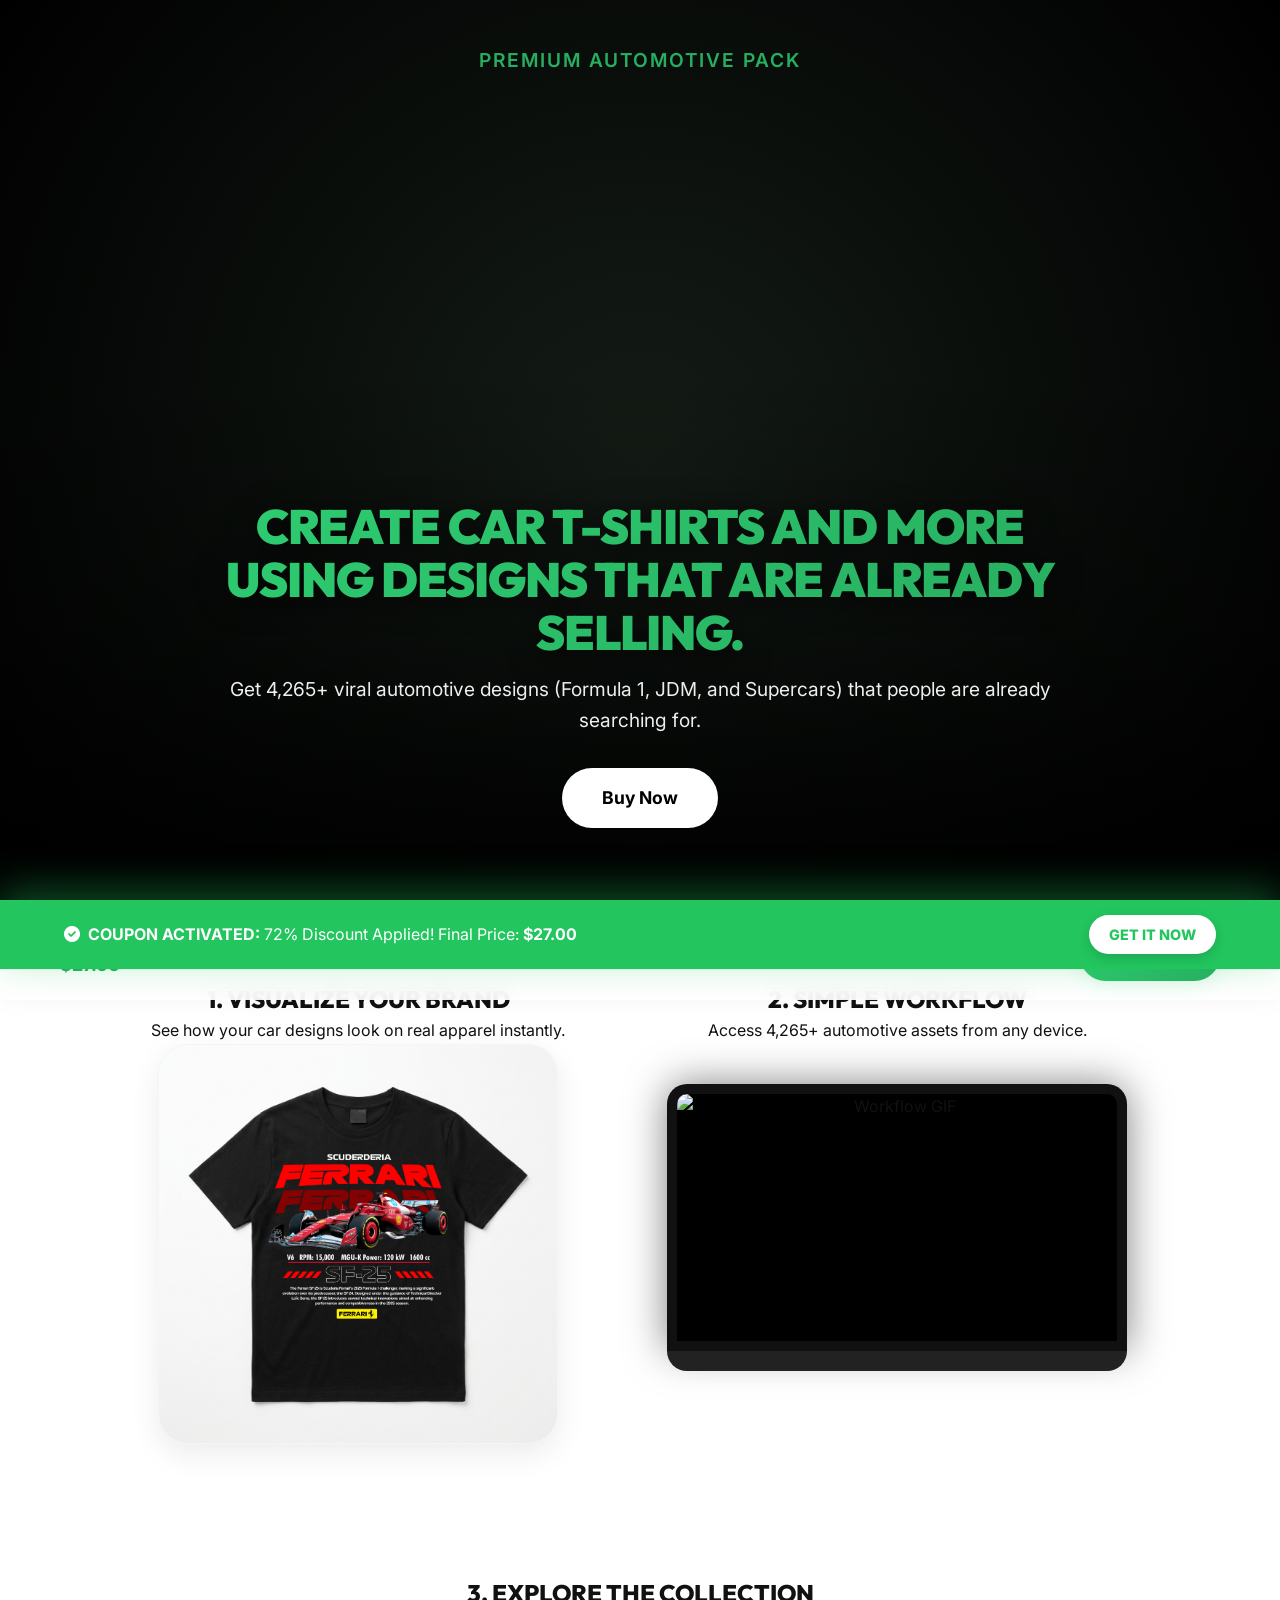
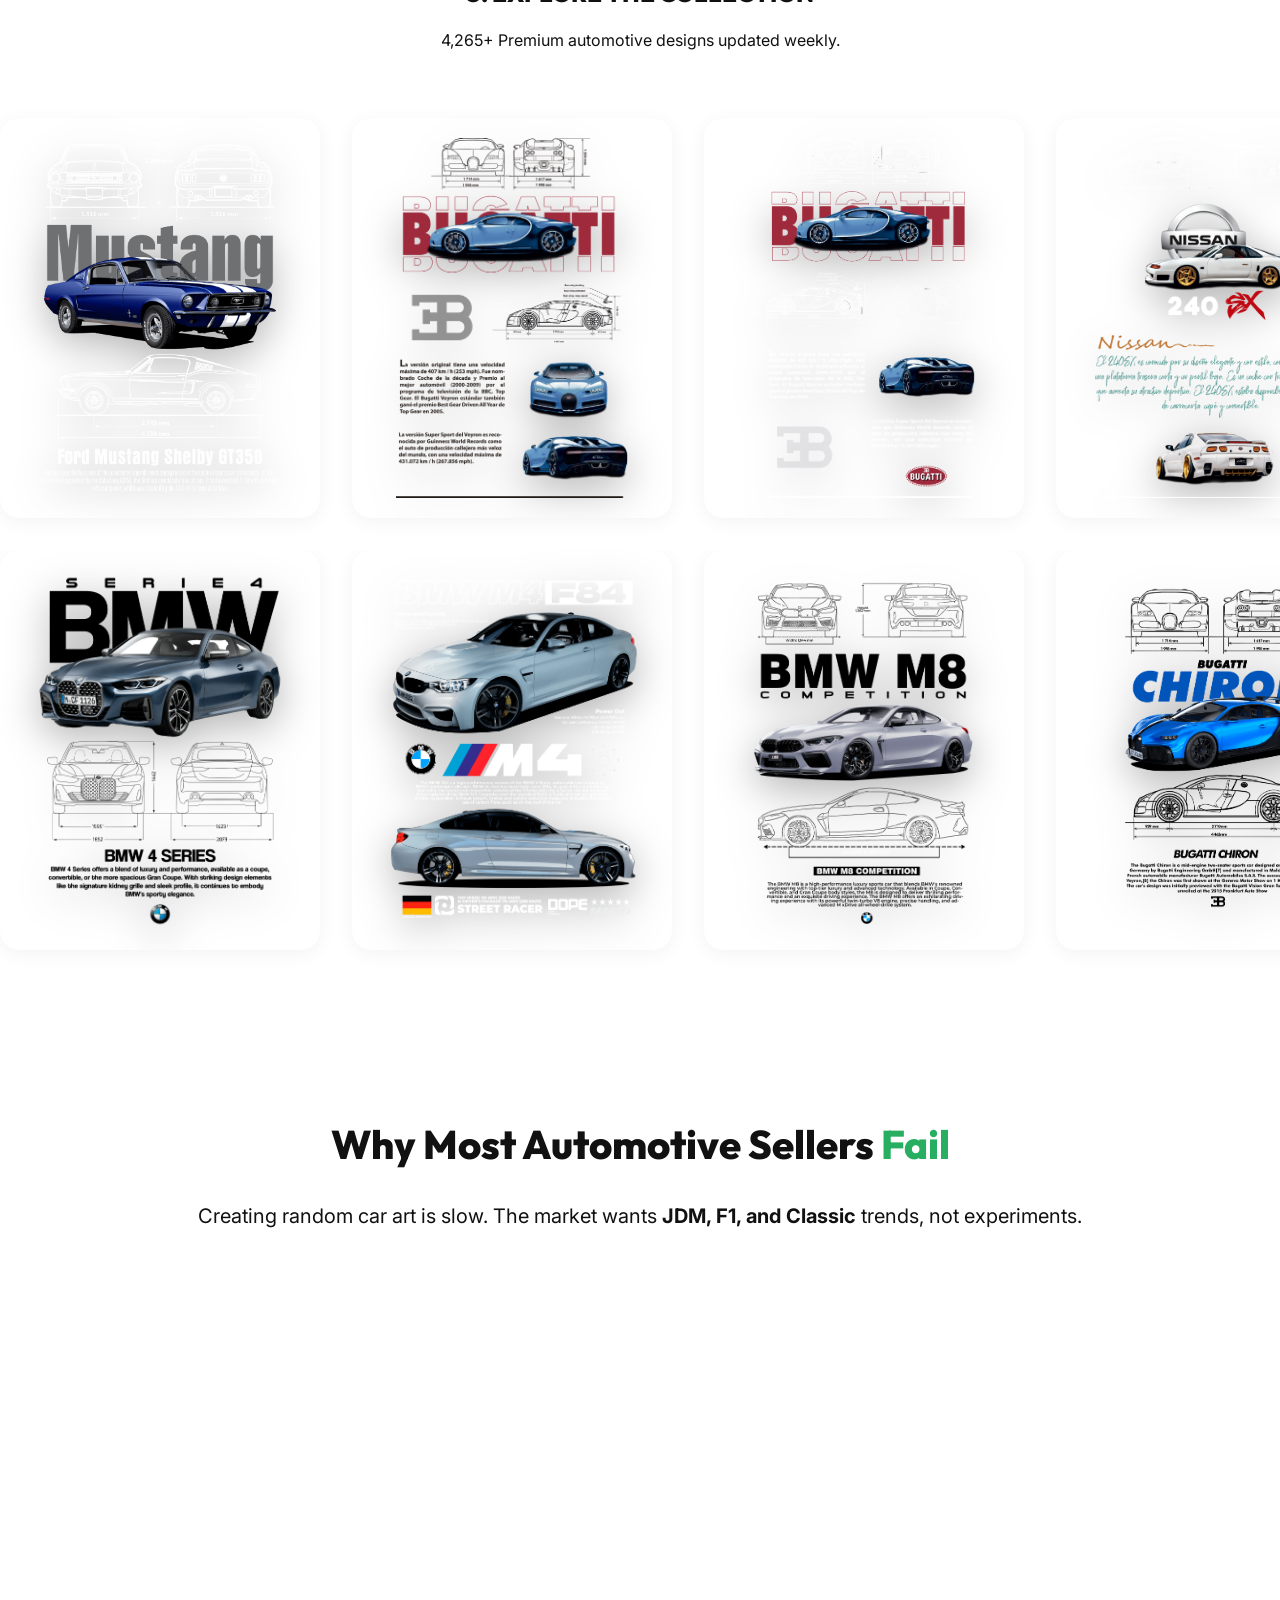
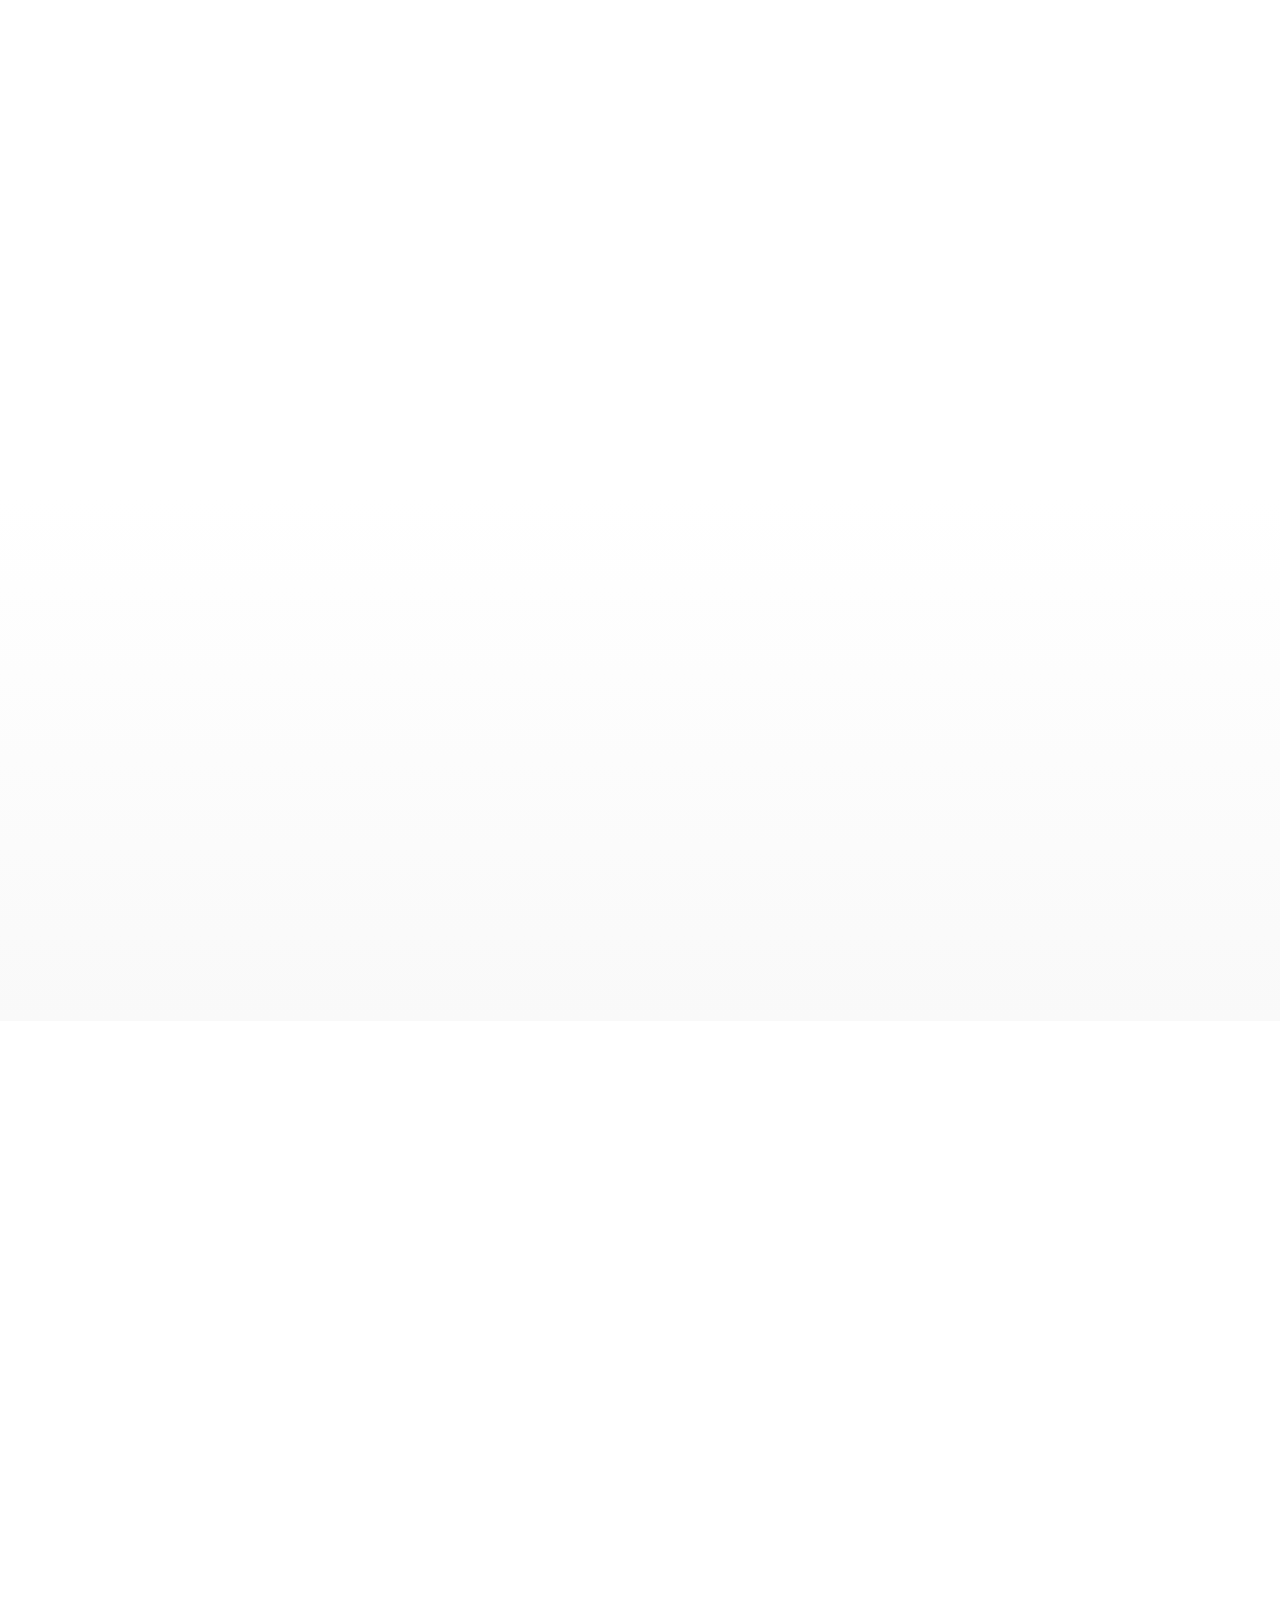
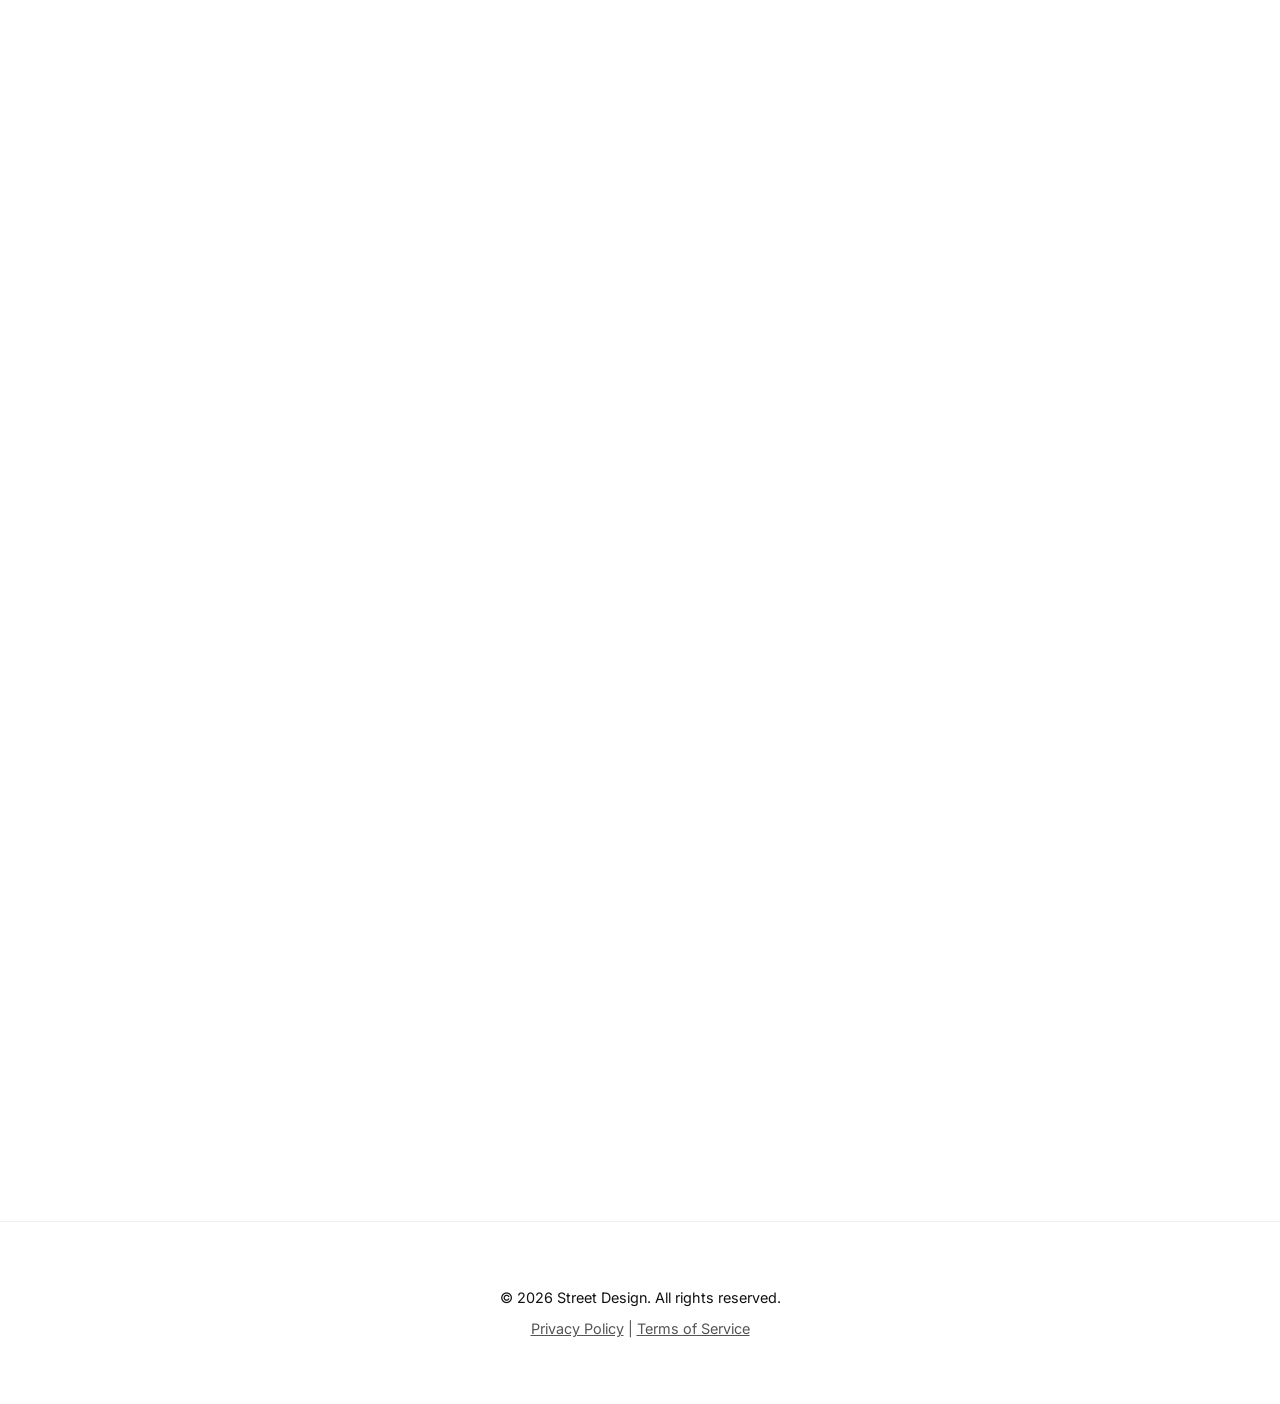
==== commit b714e3f5: "Add files via upload" ====
--- a/index.html
+++ b/index.html
@@ -208,8 +208,8 @@
                     <h3 class="mb-4" style="font-size: 1.5rem; font-weight: 800; color: #111;">1. VISUALIZE YOUR BRAND</h3>
                     <p class="text-muted mb-6">See how your car designs look on real apparel instantly.</p>
                     <div class="mockup-display-container" style="margin: 0 auto;">
-                        <img src="Brand/assets/mockups/white-tshirt.png" id="mockup-base-white" class="mockup-base-layer" alt="White T-shirt Base">
-                        <img src="Brand/assets/mockups/black-tshirt.png" id="mockup-base-black" class="mockup-base-layer active" alt="Black T-shirt Base">
+                        <img src="mockups/white-tshirt.png" id="mockup-base-white" class="mockup-base-layer" alt="White T-shirt Base">
+                        <img src="mockups/black-tshirt.png" id="mockup-base-black" class="mockup-base-layer active" alt="Black T-shirt Base">
                         <div class="mockup-print-area">
                             <img src="car imagens/Blusa preta (1).png" id="mockup-print" alt="Design Print" style="transform: scale(0.82) translate(0%, 1%);">
                         </div>
@@ -244,64 +244,64 @@
         <div class="carousel-wrapper">
             <!-- Carousel 1: Right to Left -->
             <div class="carousel-track">
-                <div class="carousel-item"><img src="carrossel/1 MUSTANG.png" alt="Design" loading="lazy"></div>
-                <div class="carousel-item"><img src="carrossel/10.png" alt="Design" loading="lazy"></div>
-                <div class="carousel-item"><img src="carrossel/11.png" alt="Design" loading="lazy"></div>
-                <div class="carousel-item"><img src="carrossel/13.png" alt="Design" loading="lazy"></div>
-                <div class="carousel-item"><img src="carrossel/4 CHALLENGER.png" alt="Design" loading="lazy"></div>
-                <div class="carousel-item"><img src="carrossel/7.png" alt="Design" loading="lazy"></div>
-                <div class="carousel-item"><img src="carrossel/70 CHALLENGER 2.png" alt="Design" loading="lazy"></div>
-                <div class="carousel-item"><img src="carrossel/911 2025 V2.png" alt="Design" loading="lazy"></div>
-                <div class="carousel-item"><img src="carrossel/ACURA NSX 2017 W.png" alt="Design" loading="lazy"></div>
-                <div class="carousel-item"><img src="carrossel/AMG 2.png" alt="Design" loading="lazy"></div>
-                <div class="carousel-item"><img src="carrossel/AUDI RS Q8.png" alt="Design" loading="lazy"></div>
-                <div class="carousel-item"><img src="carrossel/AVENTADOR W.png" alt="Design" loading="lazy"></div>
+                <div class="carousel-item"><img src="Carrossel/1 MUSTANG.png" alt="Design" loading="lazy"></div>
+                <div class="carousel-item"><img src="Carrossel/10.png" alt="Design" loading="lazy"></div>
+                <div class="carousel-item"><img src="Carrossel/11.png" alt="Design" loading="lazy"></div>
+                <div class="carousel-item"><img src="Carrossel/13.png" alt="Design" loading="lazy"></div>
+                <div class="carousel-item"><img src="Carrossel/4 CHALLENGER.png" alt="Design" loading="lazy"></div>
+                <div class="carousel-item"><img src="Carrossel/7.png" alt="Design" loading="lazy"></div>
+                <div class="carousel-item"><img src="Carrossel/70 CHALLENGER 2.png" alt="Design" loading="lazy"></div>
+                <div class="carousel-item"><img src="Carrossel/911 2025 V2.png" alt="Design" loading="lazy"></div>
+                <div class="carousel-item"><img src="Carrossel/ACURA NSX 2017 W.png" alt="Design" loading="lazy"></div>
+                <div class="carousel-item"><img src="Carrossel/AMG 2.png" alt="Design" loading="lazy"></div>
+                <div class="carousel-item"><img src="Carrossel/AUDI RS Q8.png" alt="Design" loading="lazy"></div>
+                <div class="carousel-item"><img src="Carrossel/AVENTADOR W.png" alt="Design" loading="lazy"></div>
                 <!-- Duplicates for loop -->
-                <div class="carousel-item"><img src="carrossel/1 MUSTANG.png" alt="Design" loading="lazy"></div>
-                <div class="carousel-item"><img src="carrossel/10.png" alt="Design" loading="lazy"></div>
-                <div class="carousel-item"><img src="carrossel/11.png" alt="Design" loading="lazy"></div>
-                <div class="carousel-item"><img src="carrossel/13.png" alt="Design" loading="lazy"></div>
-                <div class="carousel-item"><img src="carrossel/4 CHALLENGER.png" alt="Design" loading="lazy"></div>
-                <div class="carousel-item"><img src="carrossel/7.png" alt="Design" loading="lazy"></div>
-                <div class="carousel-item"><img src="carrossel/70 CHALLENGER 2.png" alt="Design" loading="lazy"></div>
-                <div class="carousel-item"><img src="carrossel/911 2025 V2.png" alt="Design" loading="lazy"></div>
-                <div class="carousel-item"><img src="carrossel/ACURA NSX 2017 W.png" alt="Design" loading="lazy"></div>
-                <div class="carousel-item"><img src="carrossel/AMG 2.png" alt="Design" loading="lazy"></div>
-                <div class="carousel-item"><img src="carrossel/AUDI RS Q8.png" alt="Design" loading="lazy"></div>
-                <div class="carousel-item"><img src="carrossel/AVENTADOR W.png" alt="Design" loading="lazy"></div>
+                <div class="carousel-item"><img src="Carrossel/1 MUSTANG.png" alt="Design" loading="lazy"></div>
+                <div class="carousel-item"><img src="Carrossel/10.png" alt="Design" loading="lazy"></div>
+                <div class="carousel-item"><img src="Carrossel/11.png" alt="Design" loading="lazy"></div>
+                <div class="carousel-item"><img src="Carrossel/13.png" alt="Design" loading="lazy"></div>
+                <div class="carousel-item"><img src="Carrossel/4 CHALLENGER.png" alt="Design" loading="lazy"></div>
+                <div class="carousel-item"><img src="Carrossel/7.png" alt="Design" loading="lazy"></div>
+                <div class="carousel-item"><img src="Carrossel/70 CHALLENGER 2.png" alt="Design" loading="lazy"></div>
+                <div class="carousel-item"><img src="Carrossel/911 2025 V2.png" alt="Design" loading="lazy"></div>
+                <div class="carousel-item"><img src="Carrossel/ACURA NSX 2017 W.png" alt="Design" loading="lazy"></div>
+                <div class="carousel-item"><img src="Carrossel/AMG 2.png" alt="Design" loading="lazy"></div>
+                <div class="carousel-item"><img src="Carrossel/AUDI RS Q8.png" alt="Design" loading="lazy"></div>
+                <div class="carousel-item"><img src="Carrossel/AVENTADOR W.png" alt="Design" loading="lazy"></div>
             </div>
         </div>
         
         <div class="carousel-wrapper" style="padding-top: 0;">
             <!-- Carousel 2: Left to Right -->
             <div class="carousel-track reverse">
-                <div class="carousel-item"><img src="carrossel/BMW 4 SERIES.png" alt="Design" loading="lazy"></div>
-                <div class="carousel-item"><img src="carrossel/BMW M4 F84.png" alt="Design" loading="lazy"></div>
-                <div class="carousel-item"><img src="carrossel/BMW M8 v2.png" alt="Design" loading="lazy"></div>
-                <div class="carousel-item"><img src="carrossel/BUGATTI CHIRON black.png" alt="Design" loading="lazy"></div>
-                <div class="carousel-item"><img src="carrossel/FERRARI F8 TRIBUTO - BLACK.png" alt="Design" loading="lazy"></div>
-                <div class="carousel-item"><img src="carrossel/FORD GT 1.png" alt="Design" loading="lazy"></div>
-                <div class="carousel-item"><img src="carrossel/audi e-tron gt 2.png" alt="Design" loading="lazy"></div>
-                <div class="carousel-item"><img src="carrossel/audi r8 v10 w.png" alt="Design" loading="lazy"></div>
-                <div class="carousel-item"><img src="carrossel/audi r8.png" alt="Design" loading="lazy"></div>
-                <div class="carousel-item"><img src="carrossel/bmw 730 2.png" alt="Design" loading="lazy"></div>
-                <div class="carousel-item"><img src="carrossel/bmw m2 02.png" alt="Design" loading="lazy"></div>
-                <div class="carousel-item"><img src="carrossel/bmw m5.png" alt="Design" loading="lazy"></div>
-                <div class="carousel-item"><img src="carrossel/charger 1970 v2.png" alt="Design" loading="lazy"></div>
+                <div class="carousel-item"><img src="Carrossel/BMW 4 SERIES.png" alt="Design" loading="lazy"></div>
+                <div class="carousel-item"><img src="Carrossel/BMW M4 F84.png" alt="Design" loading="lazy"></div>
+                <div class="carousel-item"><img src="Carrossel/BMW M8 v2.png" alt="Design" loading="lazy"></div>
+                <div class="carousel-item"><img src="Carrossel/BUGATTI CHIRON black.png" alt="Design" loading="lazy"></div>
+                <div class="carousel-item"><img src="Carrossel/FERRARI F8 TRIBUTO - BLACK.png" alt="Design" loading="lazy"></div>
+                <div class="carousel-item"><img src="Carrossel/FORD GT 1.png" alt="Design" loading="lazy"></div>
+                <div class="carousel-item"><img src="Carrossel/audi e-tron gt 2.png" alt="Design" loading="lazy"></div>
+                <div class="carousel-item"><img src="Carrossel/audi r8 v10 w.png" alt="Design" loading="lazy"></div>
+                <div class="carousel-item"><img src="Carrossel/audi r8.png" alt="Design" loading="lazy"></div>
+                <div class="carousel-item"><img src="Carrossel/bmw 730 2.png" alt="Design" loading="lazy"></div>
+                <div class="carousel-item"><img src="Carrossel/bmw m2 02.png" alt="Design" loading="lazy"></div>
+                <div class="carousel-item"><img src="Carrossel/bmw m5.png" alt="Design" loading="lazy"></div>
+                <div class="carousel-item"><img src="Carrossel/charger 1970 v2.png" alt="Design" loading="lazy"></div>
                 <!-- Duplicates for loop -->
-                <div class="carousel-item"><img src="carrossel/BMW 4 SERIES.png" alt="Design" loading="lazy"></div>
-                <div class="carousel-item"><img src="carrossel/BMW M4 F84.png" alt="Design" loading="lazy"></div>
-                <div class="carousel-item"><img src="carrossel/BMW M8 v2.png" alt="Design" loading="lazy"></div>
-                <div class="carousel-item"><img src="carrossel/BUGATTI CHIRON black.png" alt="Design" loading="lazy"></div>
-                <div class="carousel-item"><img src="carrossel/FERRARI F8 TRIBUTO - BLACK.png" alt="Design" loading="lazy"></div>
-                <div class="carousel-item"><img src="carrossel/FORD GT 1.png" alt="Design" loading="lazy"></div>
-                <div class="carousel-item"><img src="carrossel/audi e-tron gt 2.png" alt="Design" loading="lazy"></div>
-                <div class="carousel-item"><img src="carrossel/audi r8 v10 w.png" alt="Design" loading="lazy"></div>
-                <div class="carousel-item"><img src="carrossel/audi r8.png" alt="Design" loading="lazy"></div>
-                <div class="carousel-item"><img src="carrossel/bmw 730 2.png" alt="Design" loading="lazy"></div>
-                <div class="carousel-item"><img src="carrossel/bmw m2 02.png" alt="Design" loading="lazy"></div>
-                <div class="carousel-item"><img src="carrossel/bmw m5.png" alt="Design" loading="lazy"></div>
-                <div class="carousel-item"><img src="carrossel/charger 1970 v2.png" alt="Design" loading="lazy"></div>
+                <div class="carousel-item"><img src="Carrossel/BMW 4 SERIES.png" alt="Design" loading="lazy"></div>
+                <div class="carousel-item"><img src="Carrossel/BMW M4 F84.png" alt="Design" loading="lazy"></div>
+                <div class="carousel-item"><img src="Carrossel/BMW M8 v2.png" alt="Design" loading="lazy"></div>
+                <div class="carousel-item"><img src="Carrossel/BUGATTI CHIRON black.png" alt="Design" loading="lazy"></div>
+                <div class="carousel-item"><img src="Carrossel/FERRARI F8 TRIBUTO - BLACK.png" alt="Design" loading="lazy"></div>
+                <div class="carousel-item"><img src="Carrossel/FORD GT 1.png" alt="Design" loading="lazy"></div>
+                <div class="carousel-item"><img src="Carrossel/audi e-tron gt 2.png" alt="Design" loading="lazy"></div>
+                <div class="carousel-item"><img src="Carrossel/audi r8 v10 w.png" alt="Design" loading="lazy"></div>
+                <div class="carousel-item"><img src="Carrossel/audi r8.png" alt="Design" loading="lazy"></div>
+                <div class="carousel-item"><img src="Carrossel/bmw 730 2.png" alt="Design" loading="lazy"></div>
+                <div class="carousel-item"><img src="Carrossel/bmw m2 02.png" alt="Design" loading="lazy"></div>
+                <div class="carousel-item"><img src="Carrossel/bmw m5.png" alt="Design" loading="lazy"></div>
+                <div class="carousel-item"><img src="Carrossel/charger 1970 v2.png" alt="Design" loading="lazy"></div>
             </div>
         </div>
     </section>
